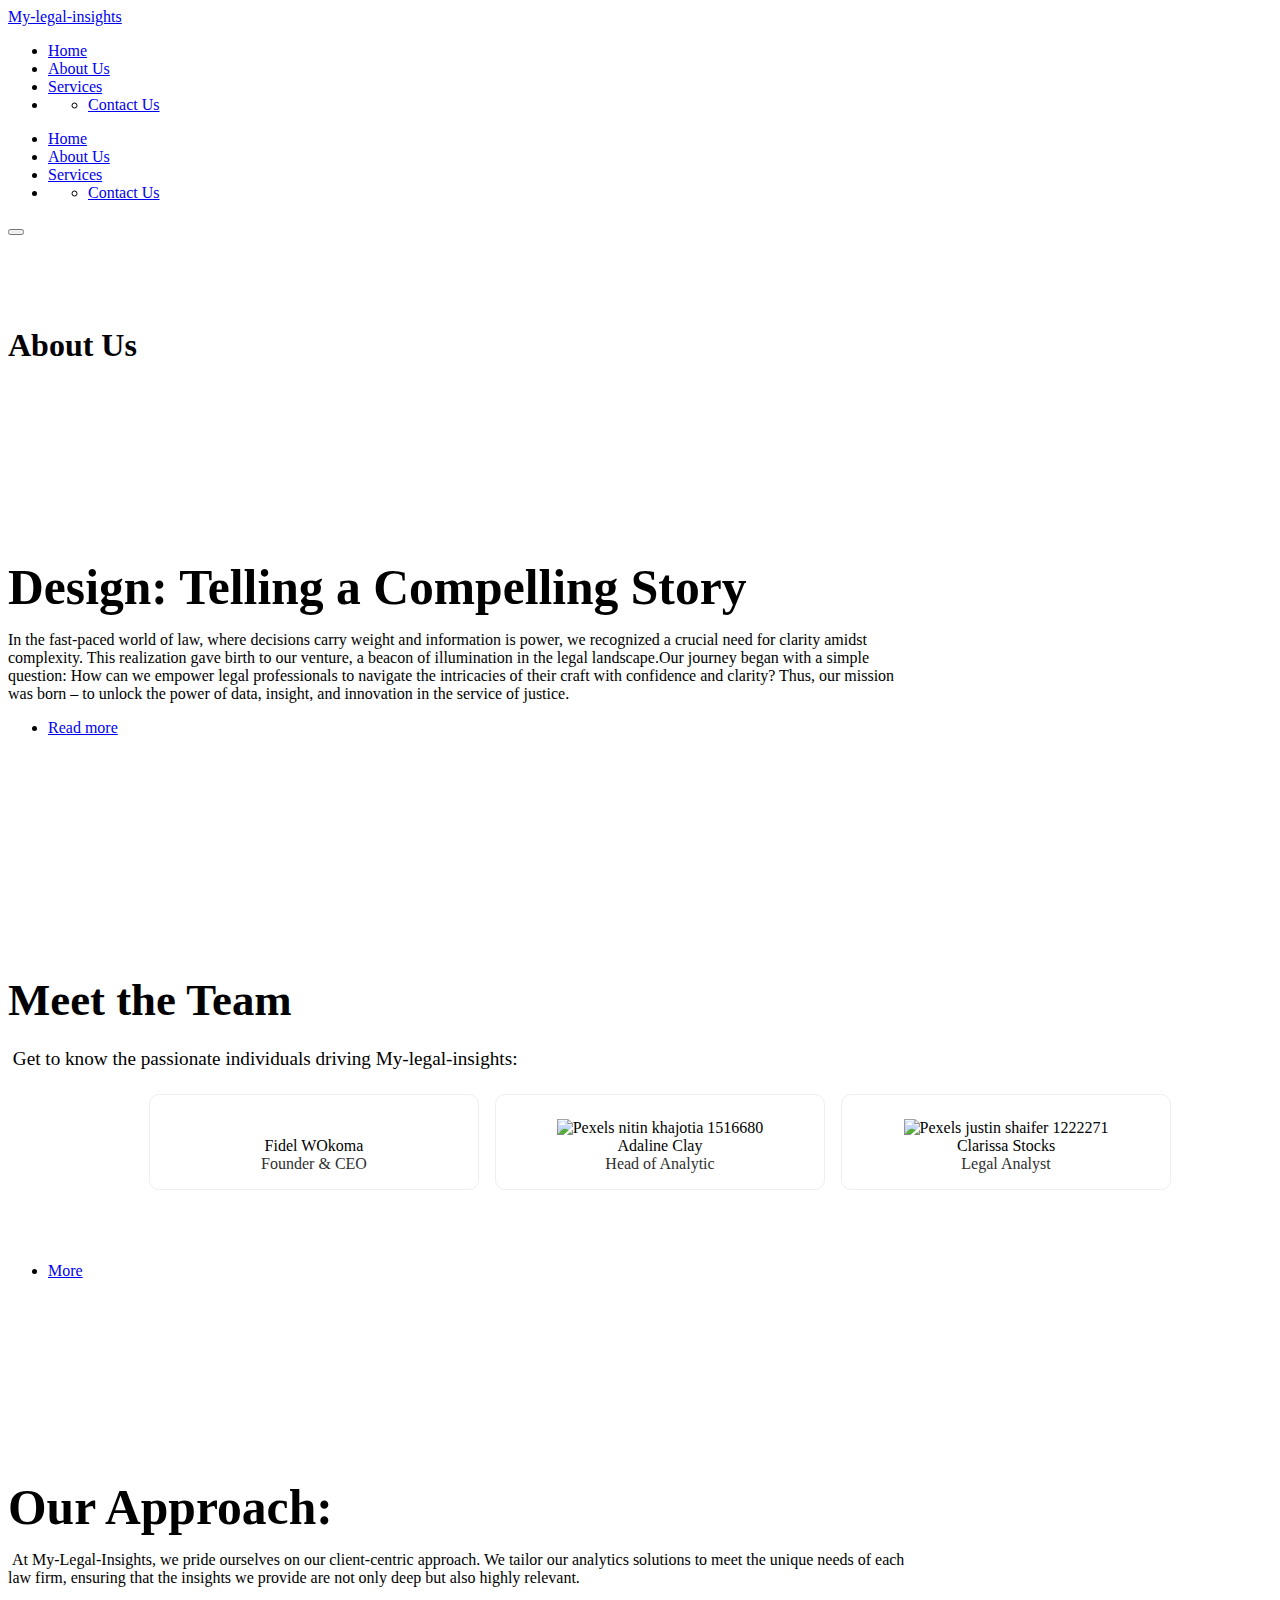
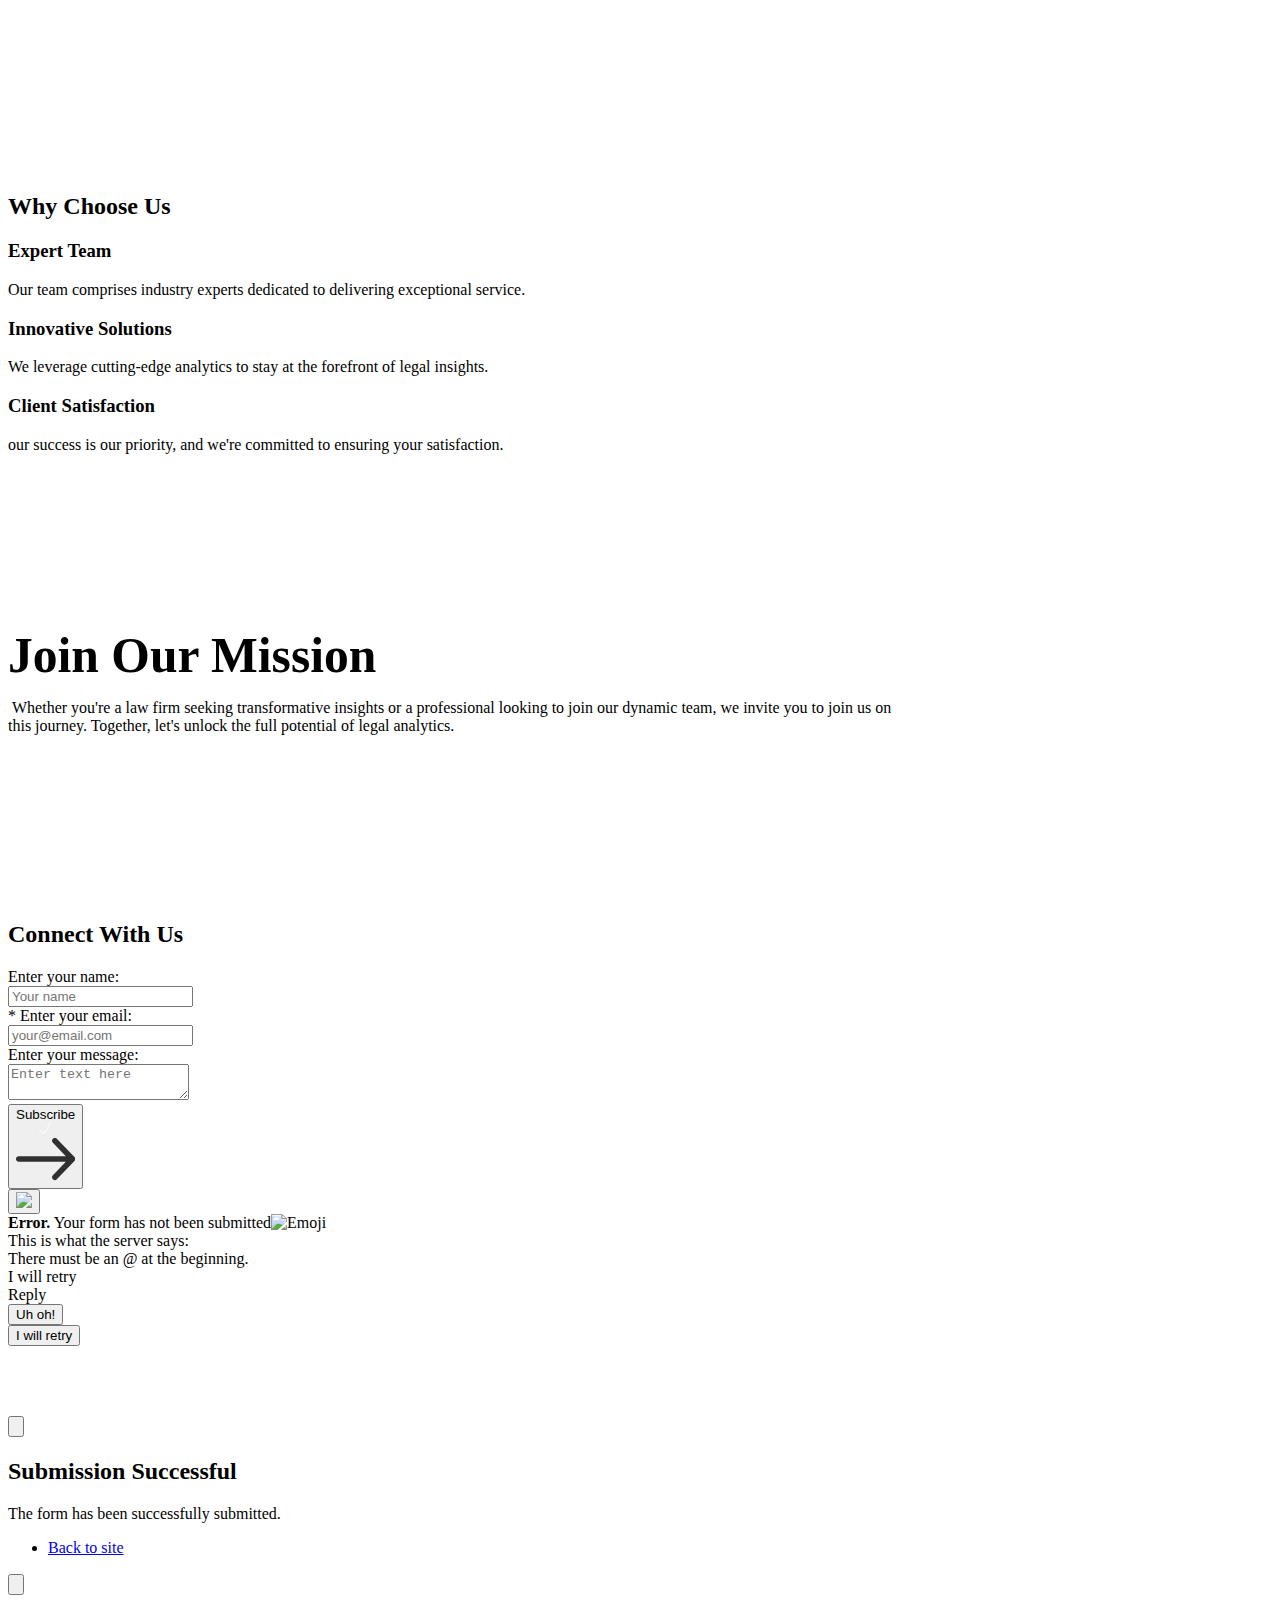
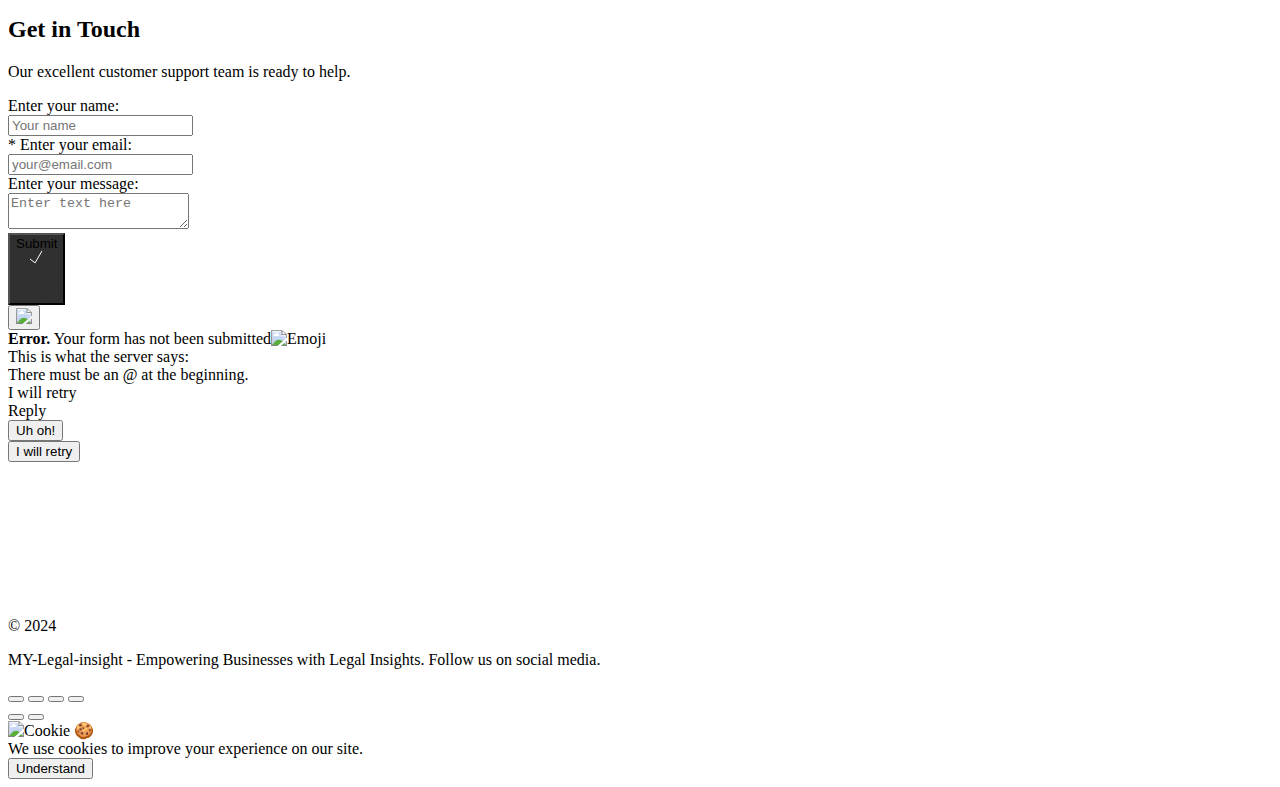
==== AboutUs.html @ f74e54f9 "Add files via upload" ====
<!DOCTYPE html>
<html class="style-green-2  custom-colors-enabled  custom_fonts comps live_website unicorn-platform-website" lang="en">


<head>
  
	<!-- This page is running on Unicorn Platform. Generated at February 25, 2024, 4:38 AM-->
  
	<meta charset="utf-8">
	<meta name="viewport" content="width=device-width, initial-scale=1">
	<link rel="alternate" href="https://weight-tempt.unicornplatform.page/about/" hreflang="en" />
	<link rel="stylesheet" href="https://dvzvtsvyecfyp.cloudfront.net/static/css/main.418c17fe76a9.css"><script src="https://dvzvtsvyecfyp.cloudfront.net/static/js/main.7d37006b4c61.js" defer></script>
	
		<link href="https://fonts.googleapis.com/css?family=Work+Sans:400,500,700&display=swap" rel="stylesheet">
	
	
		<link rel="icon" type="image/png" href="https://unicorn-cdn.b-cdn.net/f82cf4c6-bd83-4ad2-9371-4b05d30ff7e6/" sizes="16x16" />
	
	<meta property="og:type" content="website">

    
        <title>About Us</title>
        <meta property="og:title" content="About Us" />
        <meta name="twitter:title" content="About Us" />
    

    
        <meta name="description" content="Get to know the passionate individuals driving My-legal-insights:">
        <meta property="og:description" content="Get to know the passionate individuals driving My-legal-insights:"/>
        <meta name="twitter:description" content="Get to know the passionate individuals driving My-legal-insights:" />
    

	
		<meta property="og:image" content="https://unicorn-cdn.b-cdn.net/520b5d5c-3b4d-40b9-8412-59d83b2428f9/Gemini_Generated_Image.jpegimage.png"/>
		<meta name="twitter:card" content="summary_large_image">
		<meta name="twitter:image" content="https://unicorn-cdn.b-cdn.net/520b5d5c-3b4d-40b9-8412-59d83b2428f9/Gemini_Generated_Image.jpegimage.png">
	

  
  <link href="https://weight-tempt.unicornplatform.page/about/" rel="canonical"><meta name="twitter:url" content="https://weight-tempt.unicornplatform.page/about/"><meta property="og:url" content="https://weight-tempt.unicornplatform.page/about/">
	
	

  
  
	
  

  
  
</head>

<body class="font-work-sans comps" id="134415-357997">

    
	
	







	<nav 
  id="uni-navigation-bar" 
  class="js-nav nav-02 "
  
  >
		<div class="container container--large">
			<div class="nav-02__box">
				<div class="nav-02__logo"><a class="nav-02__link" href="/" target="_self">
					
					
            
              <span class="nav-02__logo_text  text-white ">My-legal-insights</span>
            
					
				</a></div>
				<div class="nav-02__links js-menu">
					<div class="nav-02__list_wrapper   nav-02__list_wrapper--black ">
						<ul class="nav-02__list nav-02__list--desktop">
                        
                        
                            


    
        
            
                <li class="nav-02__item">
                    
                        <a
                            class="button  button--white-outline button--empty "
                                href="/" target="_self"><span class="button__text">Home</span>
                            </a>
                    
                </li>
            
        
    
        
            
                <li class="nav-02__item">
                    
                        <a
                            class="button  button--white-outline button--empty "
                                href="/AboutUs.html" target="_self"><span class="button__text">About Us</span>
                            </a>
                    
                </li>
            
        
    
        
            
                <li class="nav-02__item">
                    
                        <a
                            class="button  button--white-outline button--empty "
                                href="/Services.html" target="_self"><span class="button__text">Services</span>
                            </a>
                    
                </li>
            
        
    
        
    

                        
							<li class="nav-02__item">
								
	
<div class="buttons-set"><ul class="buttons-set__list"><li class="buttons-set__item"><a
						 data-stripe-product-id="" data-stripe-mode="payment" data-successful-payment-url="" data-cancel-payment-url=""
						class="button button--white-outline " href="/GetinTouch.html" target="_self"    ><span class="button__text">Contact Us</span></a></li></ul></div>

							</li>
						</ul>
						<ul class="nav-02__list nav-02__list--mobile">
                            
                            
                                


    
        
            
                <li class="nav-02__item">
                    
                        <a
                            class="button  button--white-outline button--empty "
                                href="/" target="_self"><span class="button__text">Home</span>
                            </a>
                    
                </li>
            
        
    
        
            
                <li class="nav-02__item">
                    
                        <a
                            class="button  button--white-outline button--empty "
                                href="/AboutUs.html" target="_self"><span class="button__text">About Us</span>
                            </a>
                    
                </li>
            
        
    
        
            
                <li class="nav-02__item">
                    
                        <a
                            class="button  button--white-outline button--empty "
                                href="/Services.html" target="_self"><span class="button__text">Services</span>
                            </a>
                    
                </li>
            
        
    
        
    

                            
							<li class="nav-02__item">
								
	
<div class="buttons-set"><ul class="buttons-set__list"><li class="buttons-set__item"><a
						 data-stripe-product-id="" data-stripe-mode="payment" data-successful-payment-url="" data-cancel-payment-url=""
						class="button button--white-outline " href="/GetinTouch.html" target="_self"    ><span class="button__text">Contact Us</span></a></li></ul></div>

							</li>
						</ul>
					</div>
          
            
              <div class="nav-02__burger">
	<button class="burger burger--black js-open-menu" type="button">
		<div class="burger__box">
			<div class="burger__inner"></div>
		</div>
	</button>
</div>
            
          
				</div>
			</div>
		</div>
	</nav>
  
  




  
  
  
  
  
  
  
	<div 
    class="page-component__bg_image_box    page-component__bg_image_box--dark-bg  bg-black-color  first_component   page-component__bg_image_box--has-image  uni-is-dark-bg "
    id="header-29-42851"
     style="background-image: url('https://unicorn-cdn.b-cdn.net/c464d0b9-ae49-4f72-9858-13fc56692e9b/-/crop/1325x1326/0,497/-/preview/')" 
    
  >
		
		<div 
      class="page-component__bg_overlay_box " 
      style="opacity: 0.8;"
    >
			
		</div>
    
		<div class="page-component__wrapper" style="z-index: 16;padding-top:70px;padding-bottom:70px;">
			
	
	
	
	
	<header class="header-29">
		<div class="header-29__box">
			<div class="container container--mid header-29__container">
				<div class="header-29__text_box">
					
						
							<h1 class="heading heading--accent header-29__heading  text-white" >About Us</h1>
						
					
					
					<div class="header-29__buttons">
						
	


					</div>
				</div>
			</div>
		</div>
	</header>

		</div>
	</div>
  
  

  
  
  
  
  
  
  
	<div 
    class="page-component__bg_image_box    bg-white-color  "
    id="text-07-432101"
    
    
  >
		
		<div 
      class="page-component__bg_overlay_box " 
      style=""
    >
			
		</div>
    
		<div class="page-component__wrapper" style="z-index: 15;padding-top:80px;padding-bottom:120px;">
			
	
	
	<section>
		<div class="text--07">
			<div class="container container--small">
				
					<h2 class="heading ">Design: Telling a Compelling Story</h2>
				
				
					<div class="content_box ">
						<div class=""><p>In the fast-paced world of law, where decisions carry weight and information is power, we recognized a crucial need for clarity amidst complexity. This realization gave birth to our venture, a beacon of illumination in the legal landscape.Our journey began with a simple question: How can we empower legal professionals to navigate the intricacies of their craft with confidence and clarity? Thus, our mission was born – to unlock the power of data, insight, and innovation in the service of justice.</p>
</div>
					</div>
				
				
					<div class="text--07__link_box">
						
	
<div class="buttons-set"><ul class="buttons-set__list"><li class="buttons-set__item"><a
				 data-stripe-product-id="" data-stripe-mode="payment" data-successful-payment-url="" data-cancel-payment-url=""

				 class="button button--black-outline " href="/BrandStory.html " target="_self"    ><span class="button__text">Read more</span></a></li></ul></div>

					</div>
				
			</div>
		</div>
	</section>

		</div>
	</div>
  
    <style>
      /* Heading */

#text-07-432101 .heading {
    font-size: 3.1em;
    line-height: 1.1;
    margin-bottom: 0.2em;
    margin-top: 0.5em;
    font-weight: 700;
}

@media (max-width: 768px) {
    #text-07-432101 .heading {
        font-size: 2.4em;
        line-height: 1.2;
        margin-bottom: 0.3em;
    }
}

@media (max-width: 500px) {
    #text-07-432101 .heading {
        font-size: 2em;
        line-height: 1.2;
        margin-bottom: 0.3em;
    }
}

/* Sub-heading */

#text-07-432101 .title-box__text {
      font-size: 1.2em;
      line-height: 1.4;
      max-width: 600px;
}
@media (max-width: 768px) {
#text-07-432101 .title-box__text {
      font-size: 1.1em;
      line-height: 1.4;
   }
}
#text-07-432101 .container--small {
    max-width: 900px;
}
    </style>
  
  

  
  
  
  
  
  
  
	<div 
    class="page-component__bg_image_box    bg-white-color  "
    id="team-02-757131"
    
    
  >
		
		<div 
      class="page-component__bg_overlay_box " 
      style=""
    >
			
		</div>
    
		<div class="page-component__wrapper" style="z-index: 14;padding-top:80px;padding-bottom:80px;">
			
	
    
    
	<div class="team-02">
		


	
	
	<div class="container container--small">
		<div class="title-box title-box--center">
			
				
					<h2 class="heading " >Meet the Team</h2>
				
			
			
				<div class="title-box__text content_box "><p>&nbsp;Get to know the passionate individuals driving My-legal-insights:</p>
</div>
			
		</div>
	</div>

		<div class="container container--xlarge">
			<ul class="team-02__list">
				
					
						<li class="team-02__person">
							<div class="team-02__person_box">
								
                  
									<div class="team-02__person_img_box">
                      <img 
                        loading="lazy" 
                        class="team-02__person_img" 
                        alt=""
                        
                        
                          src="https://unicorn-cdn.b-cdn.net/7e28887f-19cb-4ab6-a2d1-fcd311e8f5bd/alexanderisora.jpgimage.png"
                          srcset="https://unicorn-cdn.b-cdn.net/7e28887f-19cb-4ab6-a2d1-fcd311e8f5bd/alexanderisora.jpgimage.png?width=100&amp;height=100 100w,https://unicorn-cdn.b-cdn.net/7e28887f-19cb-4ab6-a2d1-fcd311e8f5bd/alexanderisora.jpgimage.png?width=200&amp;height=200 200w,https://unicorn-cdn.b-cdn.net/7e28887f-19cb-4ab6-a2d1-fcd311e8f5bd/alexanderisora.jpgimage.png?width=300&amp;height=300 300w,"
                          sizes="100px"
                        
                      >
                  </div>
								
								
									<div class="team-02__person_name">Fidel WOkoma</div>
								
								
									<div class="team-02__person_tag">
										<span class="tag color-main bg-light">
											<span class="tag__text">
												Founder &amp; CEO
											</span>
										</span>
									</div>
								
								
								
								
							</div>
						</li>
					
				
					
						<li class="team-02__person">
							<div class="team-02__person_box">
								
                  
									<div class="team-02__person_img_box">
                      <img 
                        loading="lazy" 
                        class="team-02__person_img" 
                        alt="Pexels nitin khajotia 1516680"
                        
                        
                          src="https://unicorn-cdn.b-cdn.net/ed419680-1181-422e-a315-dac6ee34c04a/-/crop/1306x1305/0,0/-/preview/pexels-nitin-khajotia-1516680.png"
                          srcset="https://unicorn-cdn.b-cdn.net/ed419680-1181-422e-a315-dac6ee34c04a/-/crop/1306x1305/0,0/-/preview/pexels-nitin-khajotia-1516680.png?width=100&amp;height=100 100w,https://unicorn-cdn.b-cdn.net/ed419680-1181-422e-a315-dac6ee34c04a/-/crop/1306x1305/0,0/-/preview/pexels-nitin-khajotia-1516680.png?width=200&amp;height=200 200w,https://unicorn-cdn.b-cdn.net/ed419680-1181-422e-a315-dac6ee34c04a/-/crop/1306x1305/0,0/-/preview/pexels-nitin-khajotia-1516680.png?width=300&amp;height=300 300w,"
                          sizes="100px"
                        
                      >
                  </div>
								
								
									<div class="team-02__person_name">Adaline Clay</div>
								
								
									<div class="team-02__person_tag">
										<span class="tag color-main bg-light">
											<span class="tag__text">
												Head of Analytic
											</span>
										</span>
									</div>
								
								
								
								
							</div>
						</li>
					
				
					
						<li class="team-02__person">
							<div class="team-02__person_box">
								
                  
									<div class="team-02__person_img_box">
                      <img 
                        loading="lazy" 
                        class="team-02__person_img" 
                        alt="Pexels justin shaifer 1222271"
                        
                        
                          src="https://unicorn-cdn.b-cdn.net/d6720b4a-9bf8-4ff2-beb7-8288ee47d39f/-/crop/1305x1306/308,0/-/preview/pexels-justin-shaifer-1222271.png"
                          srcset="https://unicorn-cdn.b-cdn.net/d6720b4a-9bf8-4ff2-beb7-8288ee47d39f/-/crop/1305x1306/308,0/-/preview/pexels-justin-shaifer-1222271.png?width=100&amp;height=100 100w,https://unicorn-cdn.b-cdn.net/d6720b4a-9bf8-4ff2-beb7-8288ee47d39f/-/crop/1305x1306/308,0/-/preview/pexels-justin-shaifer-1222271.png?width=200&amp;height=200 200w,https://unicorn-cdn.b-cdn.net/d6720b4a-9bf8-4ff2-beb7-8288ee47d39f/-/crop/1305x1306/308,0/-/preview/pexels-justin-shaifer-1222271.png?width=300&amp;height=300 300w,"
                          sizes="100px"
                        
                      >
                  </div>
								
								
									<div class="team-02__person_name">Clarissa Stocks</div>
								
								
									<div class="team-02__person_tag">
										<span class="tag color-main bg-light">
											<span class="tag__text">
												Legal Analyst
											</span>
										</span>
									</div>
								
								
								
								
							</div>
						</li>
					
				
			</ul>
			<div class="bottom_cta">
				
	
<div class="buttons-set"><ul class="buttons-set__list"><li class="buttons-set__item"><a
				 data-stripe-product-id="" data-stripe-mode="payment" data-successful-payment-url="" data-cancel-payment-url=""

				 class="button button--black-outline " href="/team.html" target="_blank"    ><span class="button__text">More</span></a></li></ul></div>

			</div>
		</div>
	</div>


		</div>
	</div>
  
    <style>
      /* Heading */

#team-02-757131 .heading {
    font-size: 2.8em;
    line-height: 1.1;
    margin-bottom: 0.2em;
    margin-top: 0.5em;
    font-weight: 700;
}

@media (max-width: 768px) {
    #team-02-757131 .heading {
        font-size: 2.2em;
        line-height: 1.2;
        margin-bottom: 0.3em;
    }
}

@media (max-width: 500px) {
    #team-02-757131 .heading {
        font-size: 2em;
        line-height: 1.2;
        margin-bottom: 0.3em;
    }
}

/* Sub-heading */

#team-02-757131 .title-box__text {
    line-height: 1.6;
    font-size: 1.2em;
}
#team-02-757131 .container--small {
    max-width: 1200px;
}

#team-02-757131 .team-02__person {
    width: 280px;
    padding: 24px 24px 16px;
    margin: 0 8px 16px;
    background-color: white;
    box-shadow: none;
    border-radius: 10px;
    text-align: center;
    border: 1px solid #EFEDF3;
    display: flex;
    flex-direction: column;
    
}

@media (max-width: 600px) { 
#team-02-757131 .team-02__person {
    width: 360px;
    }
}

#team-02-757131 .team-02__list {
    display: flex;
    justify-content: center;
    align-items: stretch;
    flex-wrap: wrap;
    margin-bottom: 56px;
}

#team-02-757131 .team-02__person_social {
    margin-bottom: 24px;
    margin-top: auto;
}

#team-02-757131 .team-02__person_about {
    margin-bottom: 40px;
    font-size: 14px;
    line-height: 1.6;
    color: #545454;
}

#team-02-757131 .team-02__person_box {
    display: flex;
    flex-direction: column;
    flex-grow:1;
}

#team-02-757131.uni-is-dark-bg .team-02__person {
    background-color: transparent;
    box-shadow: none;
    border: 1px solid rgba(255,255,255,0.2);
    
}

#team-02-757131.uni-is-dark-bg .team-02__person_about {
    color: rgba(255,255,255,0.8);
}

#team-02-757131.uni-is-dark-bg .team-02__person_img_box {
    box-shadow: none;
    background-color: #00000;
}

#team-02-757131.uni-is-dark-bg .team-02__person_name {
    color:white;
}

#team-02-757131.uni-is-dark-bg .social-buttons__link {
    opacity: 0.5;
    filter: invert(1)
}
    </style>
  
  

  
  
  
  
  
  
  
	<div 
    class="page-component__bg_image_box    bg-white-color  "
    id="text-07-536651"
    
    
  >
		
		<div 
      class="page-component__bg_overlay_box " 
      style=""
    >
			
		</div>
    
		<div class="page-component__wrapper" style="z-index: 13;padding-top:80px;padding-bottom:120px;">
			
	
	
	<section>
		<div class="text--07">
			<div class="container container--small">
				
					<h2 class="heading ">Our Approach:</h2>
				
				
					<div class="content_box ">
						<div class=""><p>&nbsp;At My-Legal-Insights, we pride ourselves on our  client-centric approach. We tailor our analytics solutions to meet the  unique needs of each law firm, ensuring that the insights we provide are  not only deep but also highly relevant.&nbsp;</p>
</div>
					</div>
				
				
			</div>
		</div>
	</section>

		</div>
	</div>
  
    <style>
      /* Heading */

#text-07-536651 .heading {
    font-size: 3.1em;
    line-height: 1.1;
    margin-bottom: 0.2em;
    margin-top: 0.5em;
    font-weight: 700;
}

@media (max-width: 768px) {
    #text-07-536651 .heading {
        font-size: 2.4em;
        line-height: 1.2;
        margin-bottom: 0.3em;
    }
}

@media (max-width: 500px) {
    #text-07-536651 .heading {
        font-size: 2em;
        line-height: 1.2;
        margin-bottom: 0.3em;
    }
}

/* Sub-heading */

#text-07-536651 .title-box__text {
      font-size: 1.2em;
      line-height: 1.4;
      max-width: 600px;
}
@media (max-width: 768px) {
#text-07-536651 .title-box__text {
      font-size: 1.1em;
      line-height: 1.4;
   }
}
#text-07-536651 .container--small {
    max-width: 900px;
}
    </style>
  
  

  
  
  
  
  
  
  
	<div 
    class="page-component__bg_image_box    bg-white-color  "
    id="text-08-19311"
    
    
  >
		
		<div 
      class="page-component__bg_overlay_box " 
      style=""
    >
			
		</div>
    
		<div class="page-component__wrapper" style="z-index: 12;padding-top:50px;padding-bottom:70px;">
			

	<section>
		<div class="text-08">
			


	
	
	<div class="container container--small">
		<div class="title-box title-box--center">
			
				
					<h2 class="heading " >Why Choose Us</h2>
				
			
			
		</div>
	</div>

			<div class="container container--small">
				
					
						<div class="text-08__item">
							<h3 class="text--08__heading ">Expert Team
								<div class="text--08__icon">
                  
									

	
	

	


								</div>
							</h3>
							<div class="content_box ">
								<div class=" ">Our team comprises industry experts dedicated to delivering exceptional service.</div>
							</div>
						</div>
					
				
					
						<div class="text-08__item">
							<h3 class="text--08__heading ">Innovative Solutions
								<div class="text--08__icon">
                  
									

	
	

	


								</div>
							</h3>
							<div class="content_box ">
								<div class=" ">We leverage cutting-edge analytics to stay at the forefront of legal insights.</div>
							</div>
						</div>
					
				
					
						<div class="text-08__item">
							<h3 class="text--08__heading ">Client Satisfaction
								<div class="text--08__icon">
                  
									

	
	

	


								</div>
							</h3>
							<div class="content_box ">
								<div class=" ">our success is our priority, and we're committed to ensuring your satisfaction.</div>
							</div>
						</div>
					
				
					
				
				
	


			</div>
		</div>
	</section>


		</div>
	</div>
  
  

  
  
  
  
  
  
  
	<div 
    class="page-component__bg_image_box    bg-white-color  "
    id="text-07-837031"
    
    
  >
		
		<div 
      class="page-component__bg_overlay_box " 
      style=""
    >
			
		</div>
    
		<div class="page-component__wrapper" style="z-index: 11;padding-top:80px;padding-bottom:120px;">
			
	
	
	<section>
		<div class="text--07">
			<div class="container container--small">
				
					<h2 class="heading ">Join Our Mission</h2>
				
				
					<div class="content_box ">
						<div class=""><p>&nbsp;Whether you're a law firm seeking transformative insights or a  professional looking to join our dynamic team, we invite you to join us  on this journey. Together, let's unlock the full potential of legal  analytics.&nbsp;</p>
</div>
					</div>
				
				
			</div>
		</div>
	</section>

		</div>
	</div>
  
    <style>
      /* Heading */

#text-07-837031 .heading {
    font-size: 3.1em;
    line-height: 1.1;
    margin-bottom: 0.2em;
    margin-top: 0.5em;
    font-weight: 700;
}

@media (max-width: 768px) {
    #text-07-837031 .heading {
        font-size: 2.4em;
        line-height: 1.2;
        margin-bottom: 0.3em;
    }
}

@media (max-width: 500px) {
    #text-07-837031 .heading {
        font-size: 2em;
        line-height: 1.2;
        margin-bottom: 0.3em;
    }
}

/* Sub-heading */

#text-07-837031 .title-box__text {
      font-size: 1.2em;
      line-height: 1.4;
      max-width: 600px;
}
@media (max-width: 768px) {
#text-07-837031 .title-box__text {
      font-size: 1.1em;
      line-height: 1.4;
   }
}
#text-07-837031 .container--small {
    max-width: 900px;
}
    </style>
  
  

  
  
  
  
  
  
  
	<div 
    class="page-component__bg_image_box    page-component__bg_image_box--dark-bg  bg-accent-color   uni-is-dark-bg "
    id="cta_form-01-347961"
    
    
  >
		
		<div 
      class="page-component__bg_overlay_box " 
      style=""
    >
			
		</div>
    
		<div class="page-component__wrapper" style="z-index: 10;padding-top:30px;padding-bottom:70px;">
			

	<div class="cta_form-01 True">
		<div class="container cta_form-01__container">
			<div class="cta_form-01__wrapper">

				


	
	
	<div class="container container--small">
		<div class="title-box title-box--center">
			
				
					<h2 class="heading  text-white" >Connect With Us</h2>
				
			
			
		</div>
	</div>


				<div class="cta_form-01__form_box">
					
	























	<form class="form  form--centered-button  js-no-integration-form" 

  
    action="" 
    method="GET" 
  

  data-sheet-id="" 
  
  

	

	
    data-custom-popup-id="popup-01-success_default"
  
	>
	
		<div class="form__inputs">
			
        
				
					<div class="form__input    ">
						<div class="form__input__label_box">
							<label class="form__input__label  text-white " for="FNAME-134415-0">
								Enter your name:
							</label>
						</div>
						<input class="text-input js-form-input  text-input--white   "  type="text" id="FNAME-134415-0" name="FNAME"  placeholder="Your name"/>
					</div>
				
			
        
				
					<div class="form__input    ">
						<div class="form__input__label_box">
							<label class="form__input__label  text-white " for="EMAIL-134415-1">
								<span class="form__input__label_asterix" title="This field is required.">*</span>
                    
									
									Enter your email:
							</label>
						</div>
						<input class="text-input js-form-input  text-input--white   "  type="email" id="EMAIL-134415-1" name="EMAIL" required placeholder="your@email.com"/>
					</div>
				
			
        
				
					<div class="form__textarea  ">
						<div class="form__input__label_box">
							<label class="form__input__label  text-white " for="MESSAGE-134415-2">
								Enter your message:
							</label>
						</div>
						<textarea  class="textarea js-form-input  text-input--white   " id="MESSAGE-134415-2" name="MESSAGE" placeholder="Enter text here"></textarea>
					</div>
        
			
			
				<div class="form__button  form__button--full ">
					







	<button class="button js-submit-button button--white-outline " type="submit"   ><span class="button__text">Subscribe</span>
		<div class="spinner"></div>
		<div class="button__submit_success">
			<div class="button__success_circle "></div>
			<div><svg class="button__success_tick" width="13" height="13" viewBox="0 0 13 13" xmlns="http://www.w3.org/2000/svg"><path class="button__success_tick_path" stroke="#FFF" d="M0 8l5.119 3.873L11.709.381" fill="none" fill-rule="evenodd" stroke-linecap="square"/></svg></div>
		</div><span class="icon"><svg viewBox="0 0 13 10" xmlns="http://www.w3.org/2000/svg"><path d="M12.823 4.164L8.954.182a.592.592 0 0 0-.854 0 .635.635 0 0 0 0 .88l2.836 2.92H.604A.614.614 0 0 0 0 4.604c0 .344.27.622.604.622h10.332L8.1 8.146a.635.635 0 0 0 0 .88.594.594 0 0 0 .854 0l3.869-3.982a.635.635 0 0 0 0-.88z" fill-rule="nonzero" fill="#00396B" class="fill-main"/></svg></span>
	</button>

				</div>
			
			<div class="form__messages_box">
				<div class="form__messages">
					
					<div class="message message--error js-message js-error-message">
						<div class="message__box">
							<button class="message__close js-close-message" type="button"><img loading="lazy" class="message__close_icon" src="https://dvzvtsvyecfyp.cloudfront.net/static/img/icons/corner-top--blue.svg"/></button>
							<div class="message__body">
								<div class="message__in">
									<div class="message__bubble">
										<div class="message__bubble_text"><b>Error.</b> Your form has not been submitted<img loading="lazy" class="emoji  " src="https://dvzvtsvyecfyp.cloudfront.net/static/img/twemoji/1f914.svg" alt="Emoji"/>
										</div>
									</div>
									<div class="message__bubble">
										<div class="message__bubble_text">This is what the server says:
											<div class="message__bubble_error js-error-message-text">There must be an @ at the beginning.</div>
										</div>
									</div>
								</div>
								<div class="message__out">
									<div class="message__out_box">
										<div class="message__bubble">
											<div class="message__bubble_text message__bubble_text--out js-reaction-text">I will retry</div>
										</div>
									</div>
								</div>
							</div>
							<div class="message__reply_box">
								<div class="message__reply_word">Reply</div>
								<div class="message__options">
									<div class="message__option">
										<button class="button js-react-on-message button--ruby-bg " type="submit"><span class="button__text">Uh oh!</span>
										</button>
									</div>
									<div class="message__option">
										<button class="button js-react-on-message button--ruby-bg " type="submit"><span class="button__text">I will retry</span>
										</button>
									</div>
								</div>
							</div>
						</div>
					</div>
				</div>
			</div>
		</div>
        
	</form>

 
				</div>
			</div>
		</div>
	</div>

		</div>
	</div>
  
  


	
	
	
	
	
  
  

	<div 
    class="popup-component js-custom-popup page-component__bg_image_box    bg-white-color  first_component   popup-component_no-image"
    id="popup-01-success_default"
    
    
  >
		<button class="popup-component__close-button js-close-custom-popup-button">
			<svg viewBox="0 0 36 36" fill="none" xmlns="http://www.w3.org/2000/svg">
				<path d="M20.0806 17.9986L30.6275 5.42673C30.8043 5.2178 30.6556 4.90039 30.3824 4.90039H27.1762C26.9873 4.90039 26.8065 4.98477 26.682 5.12941L17.9833 15.4995L9.28465 5.12941C9.16411 4.98477 8.98331 4.90039 8.79045 4.90039H5.5842C5.31099 4.90039 5.16233 5.2178 5.33911 5.42673L15.886 17.9986L5.33911 30.5705C5.29951 30.6171 5.2741 30.674 5.26591 30.7346C5.25771 30.7952 5.26708 30.8568 5.29288 30.9122C5.31869 30.9677 5.35985 31.0145 5.41149 31.0472C5.46313 31.0799 5.52307 31.0972 5.5842 31.0968H8.79045C8.97929 31.0968 9.16009 31.0124 9.28465 30.8678L17.9833 20.4977L26.682 30.8678C26.8025 31.0124 26.9833 31.0968 27.1762 31.0968H30.3824C30.6556 31.0968 30.8043 30.7794 30.6275 30.5705L20.0806 17.9986Z" fill="white"/>
			</svg>				
		</button>
		<div class="popup-component__bg_image_box">
			
			
			<div 
        class="page-component__bg_overlay_box "
        style=""
      >
				
			</div>
			
			<div class="page-component__wrapper" style="z-index: 11;padding-top: 1px;padding-bottom: 1px;">
				



    
    
    
    
    <div class="popup-01 graphics-image default-graphics-image">
        <div class="container container--premid popup-01__container">
            <div class="popup-01__left">
                <div class="popup-01__content">
                    
                        <h2 class="heading popup-01__heading">Submission Successful</h2>
                    
                    
                        <p class="content_box popup-01__text">The form has been successfully submitted.</p>
                    
                    <div class="popup-01__cta-box">
                        
	
<div class="buttons-set"><ul class="buttons-set__list"><li class="buttons-set__item"><a
				 data-stripe-product-id="" data-stripe-mode="payment" data-successful-payment-url="" data-cancel-payment-url=""

				 class="button button--black-bg " href="/" target="_blank"   onclick="event.preventDefault(); window.unicornplatform.closeAllPopups();"   ><span class="button__text">Back to site</span></a></li></ul></div>

                    </div>
                </div>
            </div>
            
              
            
        </div>
    </div>





			</div>
		</div>
	</div>
  
  

	
	
	
	
	
  
  

	<div 
    class="popup-component js-custom-popup page-component__bg_image_box    bg-white-color  "
    id="popup-01-89606"
    
    
  >
		<button class="popup-component__close-button js-close-custom-popup-button">
			<svg viewBox="0 0 36 36" fill="none" xmlns="http://www.w3.org/2000/svg">
				<path d="M20.0806 17.9986L30.6275 5.42673C30.8043 5.2178 30.6556 4.90039 30.3824 4.90039H27.1762C26.9873 4.90039 26.8065 4.98477 26.682 5.12941L17.9833 15.4995L9.28465 5.12941C9.16411 4.98477 8.98331 4.90039 8.79045 4.90039H5.5842C5.31099 4.90039 5.16233 5.2178 5.33911 5.42673L15.886 17.9986L5.33911 30.5705C5.29951 30.6171 5.2741 30.674 5.26591 30.7346C5.25771 30.7952 5.26708 30.8568 5.29288 30.9122C5.31869 30.9677 5.35985 31.0145 5.41149 31.0472C5.46313 31.0799 5.52307 31.0972 5.5842 31.0968H8.79045C8.97929 31.0968 9.16009 31.0124 9.28465 30.8678L17.9833 20.4977L26.682 30.8678C26.8025 31.0124 26.9833 31.0968 27.1762 31.0968H30.3824C30.6556 31.0968 30.8043 30.7794 30.6275 30.5705L20.0806 17.9986Z" fill="white"/>
			</svg>				
		</button>
		<div class="popup-component__bg_image_box">
			
			
			<div 
        class="page-component__bg_overlay_box "
        style=""
      >
				
			</div>
			
			<div class="page-component__wrapper" style="z-index: 10;padding-top: 1px;padding-bottom: 1px;">
				



    
    
    
    
    <div class="popup-01 graphics-video default-graphics-image">
        <div class="container container--premid popup-01__container">
            <div class="popup-01__left">
                <div class="popup-01__content">
                    
                        <h2 class="heading popup-01__heading">Get in Touch</h2>
                    
                    
                        <p class="content_box popup-01__text">Our excellent customer support team is ready to help.</p>
                    
                    <div class="popup-01__cta-box">
                        
	























	<form class="form  form--centered-button  js-no-integration-form" 

  
    action="" 
    method="GET" 
  

  data-sheet-id="" 
  
  

	

	
    data-custom-popup-id="popup-01-success_default"
  
	>
	
		<div class="form__inputs">
			
        
				
					<div class="form__input    ">
						<div class="form__input__label_box">
							<label class="form__input__label " for="FNAME-134415-0">
								Enter your name:
							</label>
						</div>
						<input class="text-input js-form-input   "  type="text" id="FNAME-134415-0" name="FNAME"  placeholder="Your name"/>
					</div>
				
			
        
				
					<div class="form__input    ">
						<div class="form__input__label_box">
							<label class="form__input__label " for="EMAIL-134415-1">
								<span class="form__input__label_asterix" title="This field is required.">*</span>
                    
									
									Enter your email:
							</label>
						</div>
						<input class="text-input js-form-input   "  type="email" id="EMAIL-134415-1" name="EMAIL" required placeholder="your@email.com"/>
					</div>
				
			
        
				
					<div class="form__textarea  ">
						<div class="form__input__label_box">
							<label class="form__input__label " for="MESSAGE-134415-2">
								Enter your message:
							</label>
						</div>
						<textarea  class="textarea js-form-input   " id="MESSAGE-134415-2" name="MESSAGE" placeholder="Enter text here"></textarea>
					</div>
        
			
			
				<div class="form__button  form__button--full ">
					







	<button class="button js-submit-button button--accent-bg " type="submit"   ><span class="button__text">Submit</span>
		<div class="spinner"></div>
		<div class="button__submit_success">
			<div class="button__success_circle "></div>
			<div><svg class="button__success_tick" width="13" height="13" viewBox="0 0 13 13" xmlns="http://www.w3.org/2000/svg"><path class="button__success_tick_path" stroke="#FFF" d="M0 8l5.119 3.873L11.709.381" fill="none" fill-rule="evenodd" stroke-linecap="square"/></svg></div>
		</div><span class="icon"><svg viewBox="0 0 13 10" xmlns="http://www.w3.org/2000/svg"><path d="M12.823 4.164L8.954.182a.592.592 0 0 0-.854 0 .635.635 0 0 0 0 .88l2.836 2.92H.604A.614.614 0 0 0 0 4.604c0 .344.27.622.604.622h10.332L8.1 8.146a.635.635 0 0 0 0 .88.594.594 0 0 0 .854 0l3.869-3.982a.635.635 0 0 0 0-.88z" fill-rule="nonzero" fill="#00396B" class="fill-main"/></svg></span>
	</button>

				</div>
			
			<div class="form__messages_box">
				<div class="form__messages">
					
					<div class="message message--error js-message js-error-message">
						<div class="message__box">
							<button class="message__close js-close-message" type="button"><img loading="lazy" class="message__close_icon" src="https://dvzvtsvyecfyp.cloudfront.net/static/img/icons/corner-top--blue.svg"/></button>
							<div class="message__body">
								<div class="message__in">
									<div class="message__bubble">
										<div class="message__bubble_text"><b>Error.</b> Your form has not been submitted<img loading="lazy" class="emoji  " src="https://dvzvtsvyecfyp.cloudfront.net/static/img/twemoji/1f914.svg" alt="Emoji"/>
										</div>
									</div>
									<div class="message__bubble">
										<div class="message__bubble_text">This is what the server says:
											<div class="message__bubble_error js-error-message-text">There must be an @ at the beginning.</div>
										</div>
									</div>
								</div>
								<div class="message__out">
									<div class="message__out_box">
										<div class="message__bubble">
											<div class="message__bubble_text message__bubble_text--out js-reaction-text">I will retry</div>
										</div>
									</div>
								</div>
							</div>
							<div class="message__reply_box">
								<div class="message__reply_word">Reply</div>
								<div class="message__options">
									<div class="message__option">
										<button class="button js-react-on-message button--ruby-bg " type="submit"><span class="button__text">Uh oh!</span>
										</button>
									</div>
									<div class="message__option">
										<button class="button js-react-on-message button--ruby-bg " type="submit"><span class="button__text">I will retry</span>
										</button>
									</div>
								</div>
							</div>
						</div>
					</div>
				</div>
			</div>
		</div>
        
	</form>


                    </div>
                </div>
            </div>
            
              
                <div class="popup-01__right">
                  <div class="graphics-video__video-element popup-01__video">
                    

<iframe loading="lazy" class="video-01__iframe video-01__iframe--youtube" src="https://www.youtube.com/embed/lfucQM07tGQ?rel=0"	frameBorder="0" allow="autoplay; encrypted-media" allowFullScreen="true"></iframe>

                    <div class="spinner"></div>
                  </div>
                </div>
              
            
        </div>
    </div>





			</div>
		</div>
	</div>
  
  


	









    
	
	
        <div class="bg-black-color  text-white ">
            <footer 
              class="footer-02" 
              id="footer"
              style=""
              
            >
                <div class="container">
                    <div class="footer-02__wrapper">
                        <div class="footer-02__text content_box">&copy; 2024&nbsp;<p>MY-Legal-insight - Empowering Businesses with Legal Insights. Follow us on social media.</p>

                        </div>
                        <div class="social-buttons  "><ul class="social-buttons__list"></ul></div>
                    </div>
                </div>
            </footer>
        </div>
	
  
  







	<div class="popup-component__mask js-close-custom-popup-button js-custom-popup-mask"></div>

<div class="pswp" tabindex="-1" role="dialog" aria-hidden="true">
	<div class="pswp__bg"></div>
	<div class="pswp__scroll-wrap">
		<div class="pswp__container">
			<div class="pswp__item"></div>
			<div class="pswp__item"></div>
			<div class="pswp__item"></div>
		</div>
		<div class="pswp__ui pswp__ui--hidden">
			<div class="pswp__top-bar">
				<div class="pswp__counter"></div>
				<button class="pswp__button pswp__button--close" title="Close (Esc)"></button>
				<button class="pswp__button pswp__button--share" title="Share"></button>
				<button class="pswp__button pswp__button--fs" title="Toggle fullscreen"></button>
				<button class="pswp__button pswp__button--zoom" title="Zoom in/out"></button>
				<div class="pswp__preloader">
					<div class="pswp__preloader__icn">
						<div class="pswp__preloader__cut">
							<div class="pswp__preloader__donut"></div>
						</div>
					</div>
				</div>
			</div>
			<div class="pswp__share-modal pswp__share-modal--hidden pswp__single-tap">
				<div class="pswp__share-tooltip"></div>
			</div>
			<button class="pswp__button pswp__button--arrow--left" title="Previous (arrow left)"></button>
			<button class="pswp__button pswp__button--arrow--right" title="Next (arrow right)"></button>
			<div class="pswp__caption">
				<div class="pswp__caption__center"></div>
			</div>
		</div>
	</div>
</div>

<style>
			.custom-colors-enabled .fill-main{
				fill: #303030
			}

			.custom-colors-enabled .button--accent-outline .icon svg *,
			.button--accent-outline .icon svg .custom-colors-enabled *,
			.custom-colors-enabled .button--accent-outline .button__system_icon svg *,
			.button--accent-outline .button__system_icon svg .custom-colors-enabled * {
				fill: #303030
			}

			.custom-colors-enabled .stroke-main {
				stroke: #303030
			}

			.custom-colors-enabled .comps .button--accent-outline,
			.comps .custom-colors-enabled .button--accent-outline,
			 .custom-colors-enabled .store-button--white:hover{
				border-color: #303030
			}
			.custom-colors-enabled .border-main,
			.custom-colors-enabled .text-input:focus,
			.custom-colors-enabled .textarea:focus,
			.custom-colors-enabled .select:focus,
			.custom-colors-enabled .pricing-02__card_box--accent,
			.custom-colors-enabled .pricing-03__hover,
			.custom-colors-enabled .pricing-04__card--accent,
			.custom-colors-enabled .pricing-04__hover,
			.custom-colors-enabled .pricing-05__hover,
			.custom-colors-enabled .bg-medium-color .cta_form-04__wrapper,
			.bg-medium-color .custom-colors-enabled .cta_form-04__wrapper,
			.custom-colors-enabled .bg-light-color .cta_form-04__wrapper,
			.bg-light-color .custom-colors-enabled .cta_form-04__wrapper,
			.custom-colors-enabled .bg-medium-color .cta_form-04__bottom,
			.bg-medium-color .custom-colors-enabled .cta_form-04__bottom,
			.custom-colors-enabled .bg-light-color .cta_form-04__bottom,
			.bg-light-color .custom-colors-enabled .cta_form-04__bottom,
			.custom-colors-enabled .bg-medium-color .cta_button-16__wrapper,
			.bg-medium-color .custom-colors-enabled .cta_button-16__wrapper,
			.custom-colors-enabled .bg-light-color .cta_button-16__wrapper,
			.bg-light-color .custom-colors-enabled .cta_button-16__wrapper,
			.custom-colors-enabled .bg-medium-color .links-02__list,
			.bg-medium-color .custom-colors-enabled .links-02__list,
			.custom-colors-enabled .bg-light-color .links-02__list,
			.bg-light-color .custom-colors-enabled .links-02__list,
			.custom-colors-enabled .faq-01__question:hover,
			.custom-colors-enabled .faq-03__question:hover,
			.custom-colors-enabled .features-09__item--new,
			.custom-colors-enabled .bg-medium-color .steps-01__number,
			.bg-medium-color .custom-colors-enabled .steps-01__number,
			.custom-colors-enabled .bg-light-color .steps-01__number,
			.bg-light-color .custom-colors-enabled .steps-01__number {
				border-color: #303030
			}



			.custom-colors-enabled .comps .button--accent-outline,
			.comps .custom-colors-enabled .button--accent-outline{
				color: #303030
			}
			.custom-colors-enabled .color-main,
			.custom-colors-enabled .link,
			.custom-colors-enabled .feature__link,
			.custom-colors-enabled .testimonials-03__person_link,
			.custom-colors-enabled .footer-01__link,
			.custom-colors-enabled .faq-05__link,
			.custom-colors-enabled .features-16__link,
			.custom-colors-enabled .subheading,
			.custom-colors-enabled .content_box a,
			.content_box .custom-colors-enabled a,
			.custom-colors-enabled .tab__button.state-active-tab,
			.custom-colors-enabled .tab__button--active:focus,
			.custom-colors-enabled .score__value,
			.custom-colors-enabled .form__message_opener_box,
			.custom-colors-enabled .message__bubble_link,
			.custom-colors-enabled .team-05__person_name,
			.custom-colors-enabled .tabs-04__button.state-active-tab,
			.custom-colors-enabled .tabs-04__button--active:focus,
			.custom-colors-enabled .pricing-02__hover,
			.custom-colors-enabled .pricing-03__hover,
			.custom-colors-enabled .pricing-04__hover,
			.custom-colors-enabled .pricing-05__hover,
			.custom-colors-enabled .cta_button-25__subheading,
			.custom-colors-enabled .cta_button-31__heading,
			.custom-colors-enabled .footer-03__pages_link:hover,
			.custom-colors-enabled .code-02__info_prefix,
			.custom-colors-enabled .features-17__item .feature__title_text,
			.features-17__item .custom-colors-enabled .feature__title_text {
				color: #303030
			}

			.custom-colors-enabled .color-main-hover:hover,
			.custom-colors-enabled .link:hover,
			.custom-colors-enabled .feature__link:hover,
			.custom-colors-enabled .testimonials-03__person_link:hover,
			.custom-colors-enabled .footer-01__link:hover,
			.custom-colors-enabled .faq-05__link:hover,
			.custom-colors-enabled .features-16__link:hover, .custom-colors-enabled .message__bubble_link:hover {
				color: #2b2b2b
			}

			.custom-colors-enabled .comps .button--accent-bg,
			.comps .custom-colors-enabled .button--accent-bg,
			.custom-colors-enabled .store-button:hover,
			.custom-colors-enabled .circle-button--accent-bg,
			.custom-colors-enabled .circle-button--accent-bg .circle-button__hover_bg,
			.circle-button--accent-bg .custom-colors-enabled .circle-button__hover_bg,
			.custom-colors-enabled .circle-button--light-bg:hover,
			.custom-colors-enabled .slick-dots li.slick-active button,
			.slick-dots li.slick-active .custom-colors-enabled button{
				background-color: #303030
			}
			.custom-colors-enabled .bg-main,
			.custom-colors-enabled .radio__check:before,
			.custom-colors-enabled .checkbox__check:before,
			.custom-colors-enabled .social-buttons__link--circle,
			.custom-colors-enabled .roadmap-01__column,
			.custom-colors-enabled .cta_button-25__item::before,
			.custom-colors-enabled .testimonials-05__blue_box::before,
			.custom-colors-enabled .footer-03__pages_item:after,
			.custom-colors-enabled .features-02__number:before,
			.custom-colors-enabled .features-09__item--new .tag,
			.features-09__item--new .custom-colors-enabled .tag,
			.custom-colors-enabled .features-15__item::before,
			.custom-colors-enabled .bg-medium-color .steps-01__list:before,
			.bg-medium-color .custom-colors-enabled .steps-01__list:before,
			.custom-colors-enabled .bg-light-color .steps-01__list:before,
			.bg-light-color .custom-colors-enabled .steps-01__list:before,
            .comps.custom-colors-enabled .bg-accent-color .footer-02,
            .comps.custom-colors-enabled .bg-accent-color .footer-04{
				background-color: #303030
			}

			.custom-colors-enabled .bg-main-hover:hover,
			.custom-colors-enabled .comps .button--accent-bg:hover,
			.comps .custom-colors-enabled .button--accent-bg:hover,
			.custom-colors-enabled .checkbox__input:checked:hover ~ .checkbox__check:hover:before {
				background-color: #2b2b2b
			}

			.custom-colors-enabled .border-alt,
			.custom-colors-enabled .comps .button--alt-accent-outline,
			.comps .custom-colors-enabled .button--alt-accent-outline,
			.custom-colors-enabled .bg-accent-color .pricing-02__card_box--accent,
			.bg-accent-color .custom-colors-enabled .pricing-02__card_box--accent,
			.custom-colors-enabled .bg-accent-color .pricing-04__card--accent,
			.bg-accent-color .custom-colors-enabled .pricing-04__card--accent {
				border-color: #4D61FC
			}

			.custom-colors-enabled .color-alt,
			.custom-colors-enabled .comps .button--alt-accent-outline,
			.comps .custom-colors-enabled .button--alt-accent-outline {
				color: #4D61FC
			}

			.custom-colors-enabled .bg-alt,
			.custom-colors-enabled .comps .button--alt-accent-bg,
			.comps .custom-colors-enabled .button--alt-accent-bg,
			.custom-colors-enabled .bg-accent-color .slick-dots li.slick-active button,
			.bg-accent-color .slick-dots li.slick-active .custom-colors-enabled button {
				background-color: #4D61FC
			}

			.custom-colors-enabled .bg-alt-hover:hover,
			.custom-colors-enabled .comps .button--alt-accent-bg:hover,
			.comps .custom-colors-enabled .button--alt-accent-bg:hover {
				background-color: #4557e1
			}

			.custom-colors-enabled .fill-alt .icon svg *,
			.custom-colors-enabled .comps .button--alt-accent-outline .icon svg *,
			.comps .custom-colors-enabled .button--alt-accent-outline .icon svg *,
			.custom-colors-enabled .fill-alt .button__system_icon svg *,
			.custom-colors-enabled .comps .button--alt-accent-outline .button__system_icon svg *,
			.comps .custom-colors-enabled .button--alt-accent-outline .button__system_icon svg * {
				fill: #4D61FC
			}

			.custom-colors-enabled .fill-alt-hover:hover .icon svg *,
			.custom-colors-enabled .feature__link:hover .icon svg *,
			.custom-colors-enabled .fill-alt-hover:hover .button__system_icon svg *,
			.custom-colors-enabled .feature__link:hover .button__system_icon svg * {
				fill: #4D61FC
			}


			.custom-colors-enabled .bg-accent-color .page-component__bg_overlay_box:not(.page-component__bg_overlay_box--always-white),
			.custom-colors-enabled .bg-accent-color .background-color-picker__circle,
			.custom-colors-enabled .bg-accent-color .text--01__box {
				background-color: #303030
			}
		</style>
<style>
	.page-component__bg_image_box .page-component__bg_image_box .page-component__bg_overlay_box {
        position: relative;
	}
	body .page-component__bg_overlay_box {
		position: absolute;
	}
    .footer-02__text.content_box a{
    	color: inherit !important;
    }
    .footer-04__info{
	    font-size: 14px;
    }
</style>



<div id="71623" class="js-widget simple-cookie-widget  simple-cookie-widget--top_right simple-cookie-widget--black">
  <div class="simple-cookie-widget__wrapper">
    <div class="simple-cookie-widget__container container">
      <div class="simple-cookie-widget__message">
        <div class="simple-cookie-widget__col">
          <img class="simple-cookie-widget__icon" src="https://dvzvtsvyecfyp.cloudfront.net/static/img/twemoji/1f36a.svg" alt="Cookie 🍪" />
          <div class="simple-cookie-widget__col">
            <span class="simple-cookie-widget__text">We use cookies to improve your experience on our site.</span>
          </div>
        </div>
        <div class="simple-cookie-widget__button_box">
          <button data-widget-id="71623" class="simple-cookie-widget__button button button--white-bg js-close-widget">
            <span class="button__text">Understand</span>
          </button>
        </div>
      </div>
    </div>
  </div>
</div>







</body>
</html>
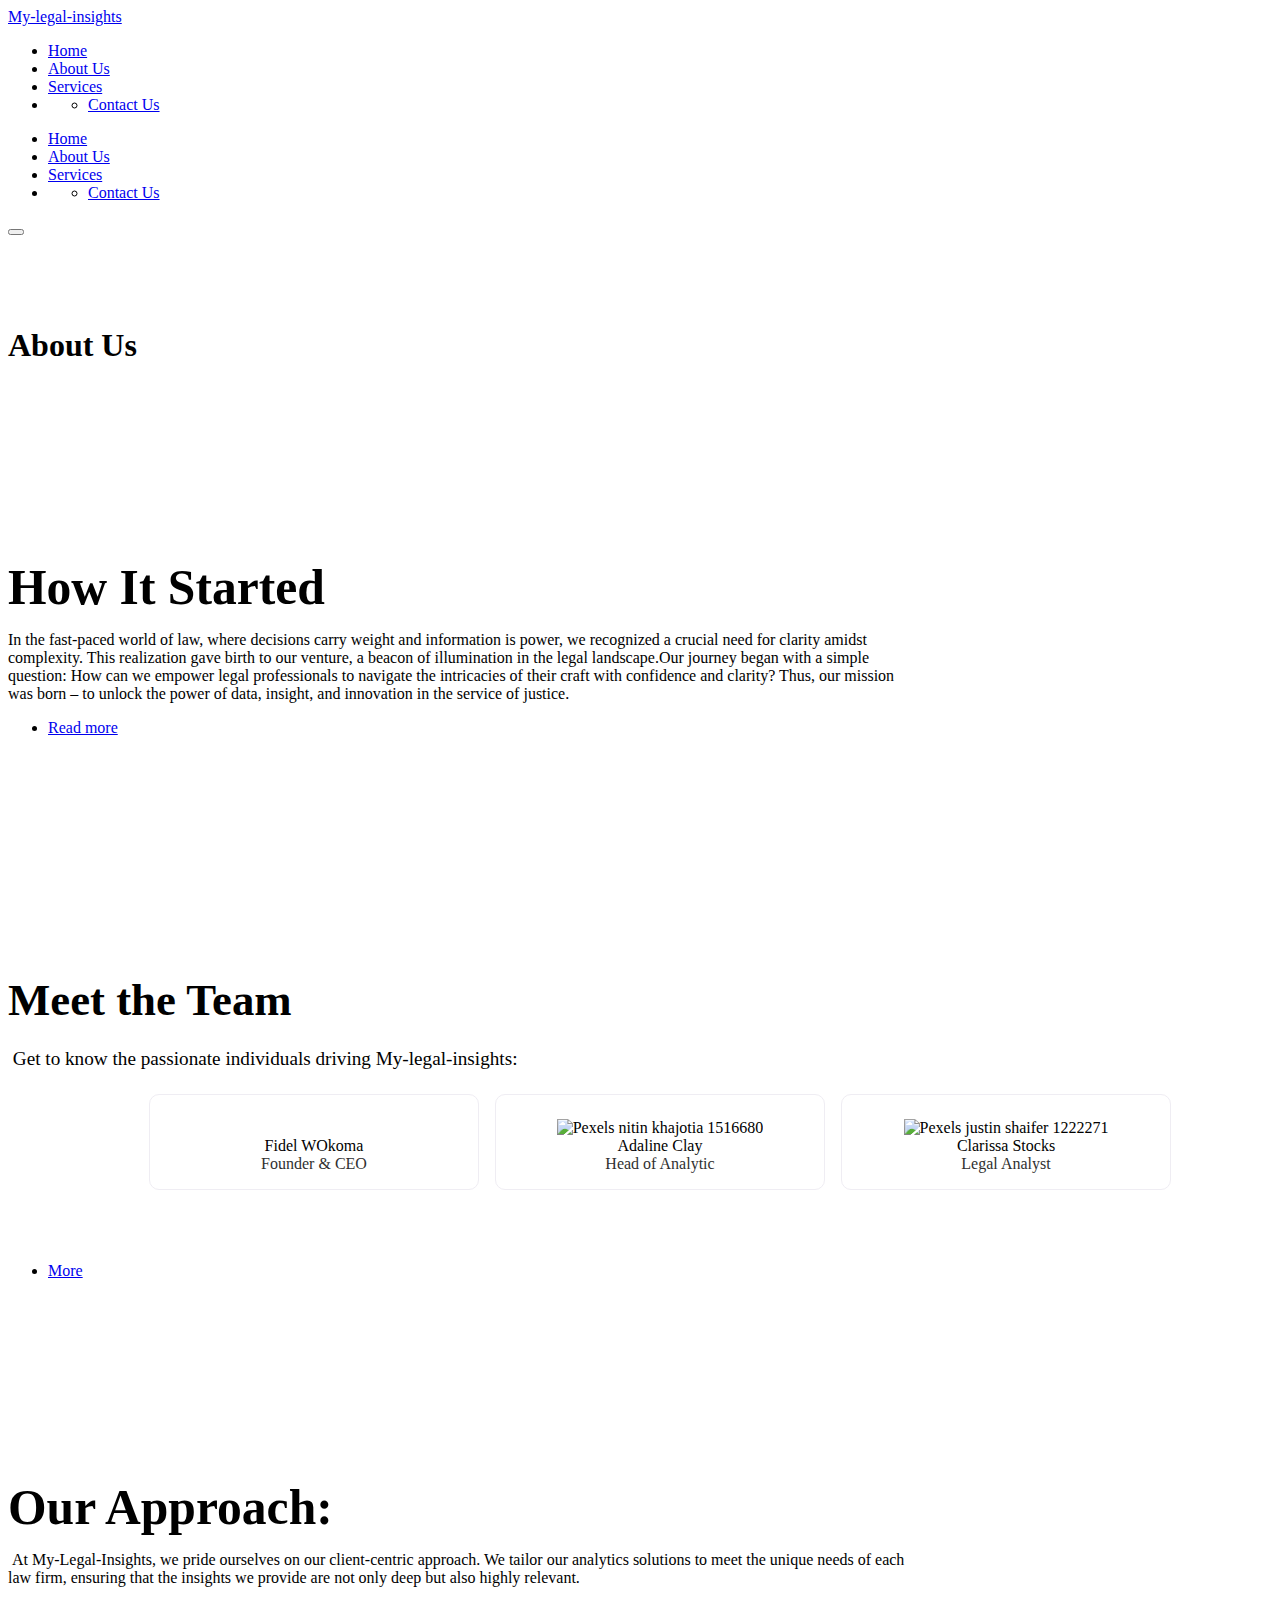
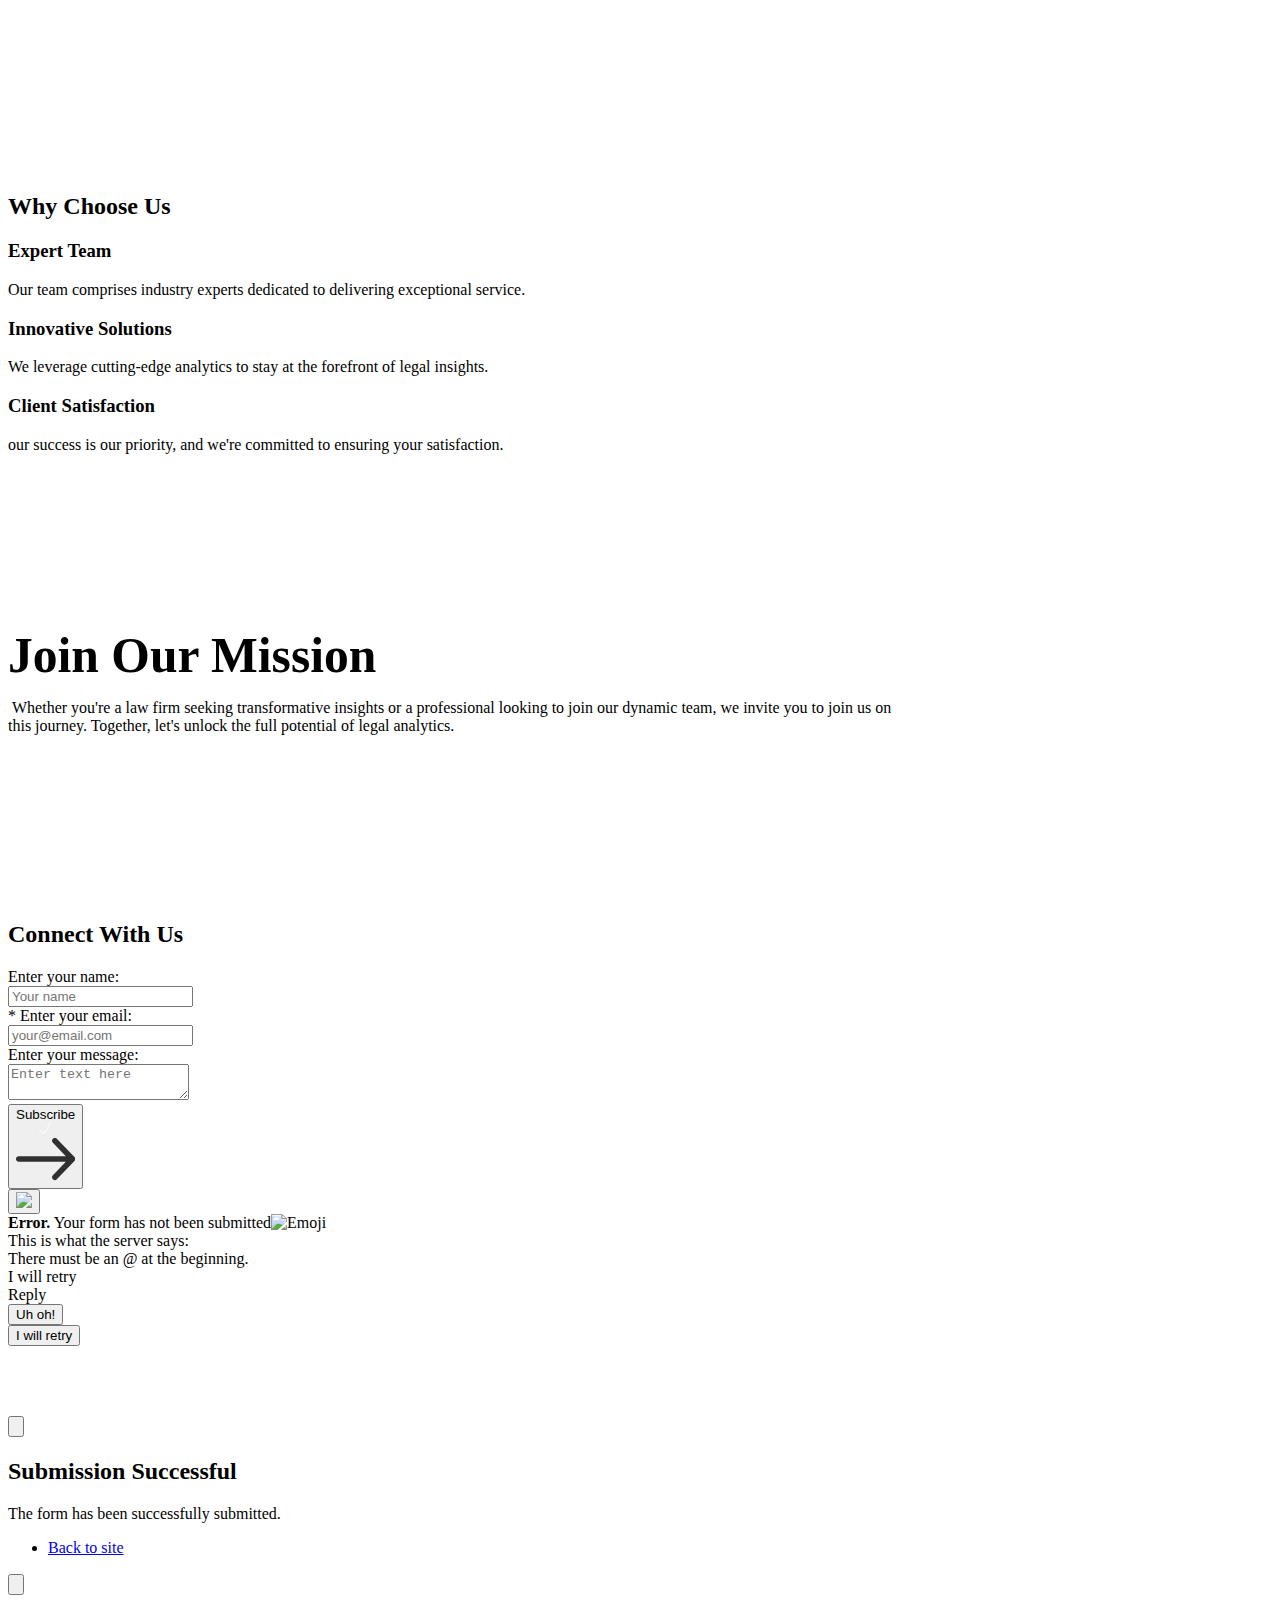
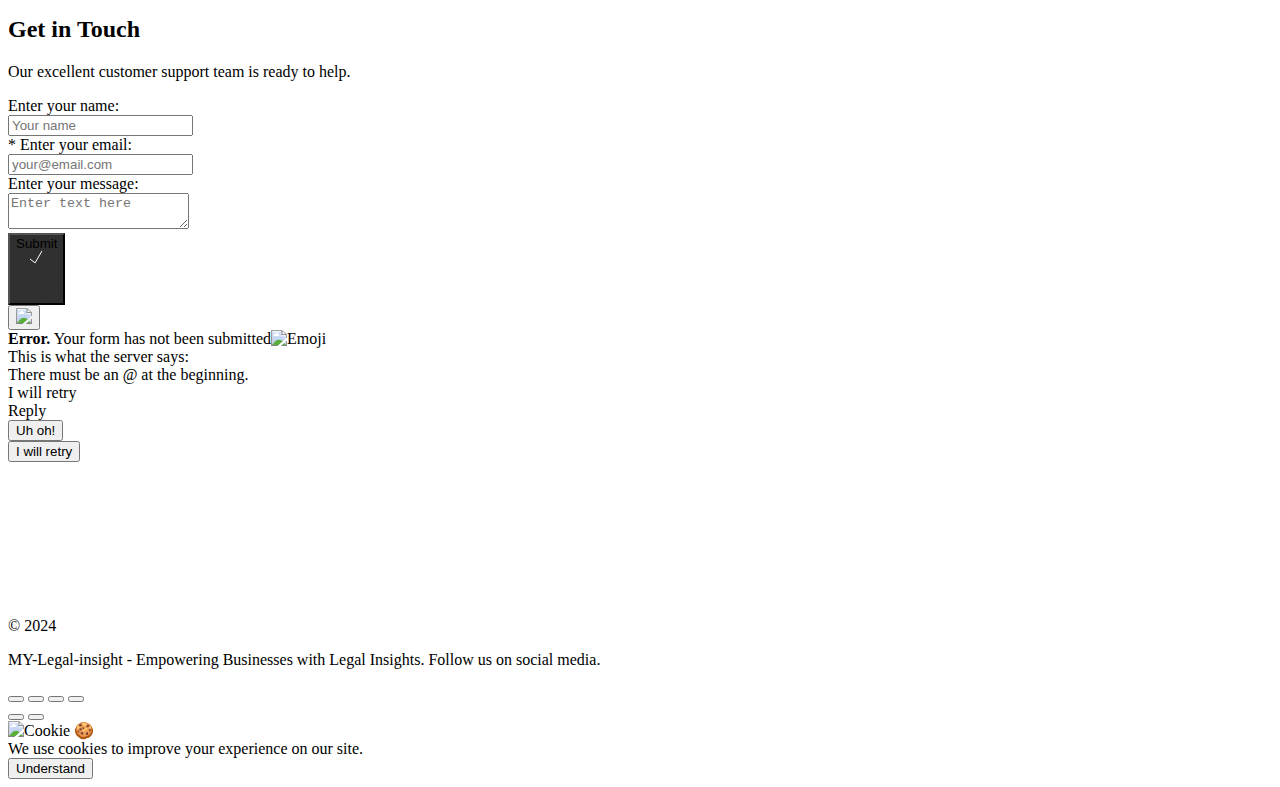
==== commit 92df4c4c: "Update AboutUs.html" ====
--- a/AboutUs.html
+++ b/AboutUs.html
@@ -302,7 +302,7 @@
 		<div class="text--07">
 			<div class="container container--small">
 				
-					<h2 class="heading ">Design: Telling a Compelling Story</h2>
+					<h2 class="heading ">How It Started</h2>
 				
 				
 					<div class="content_box ">
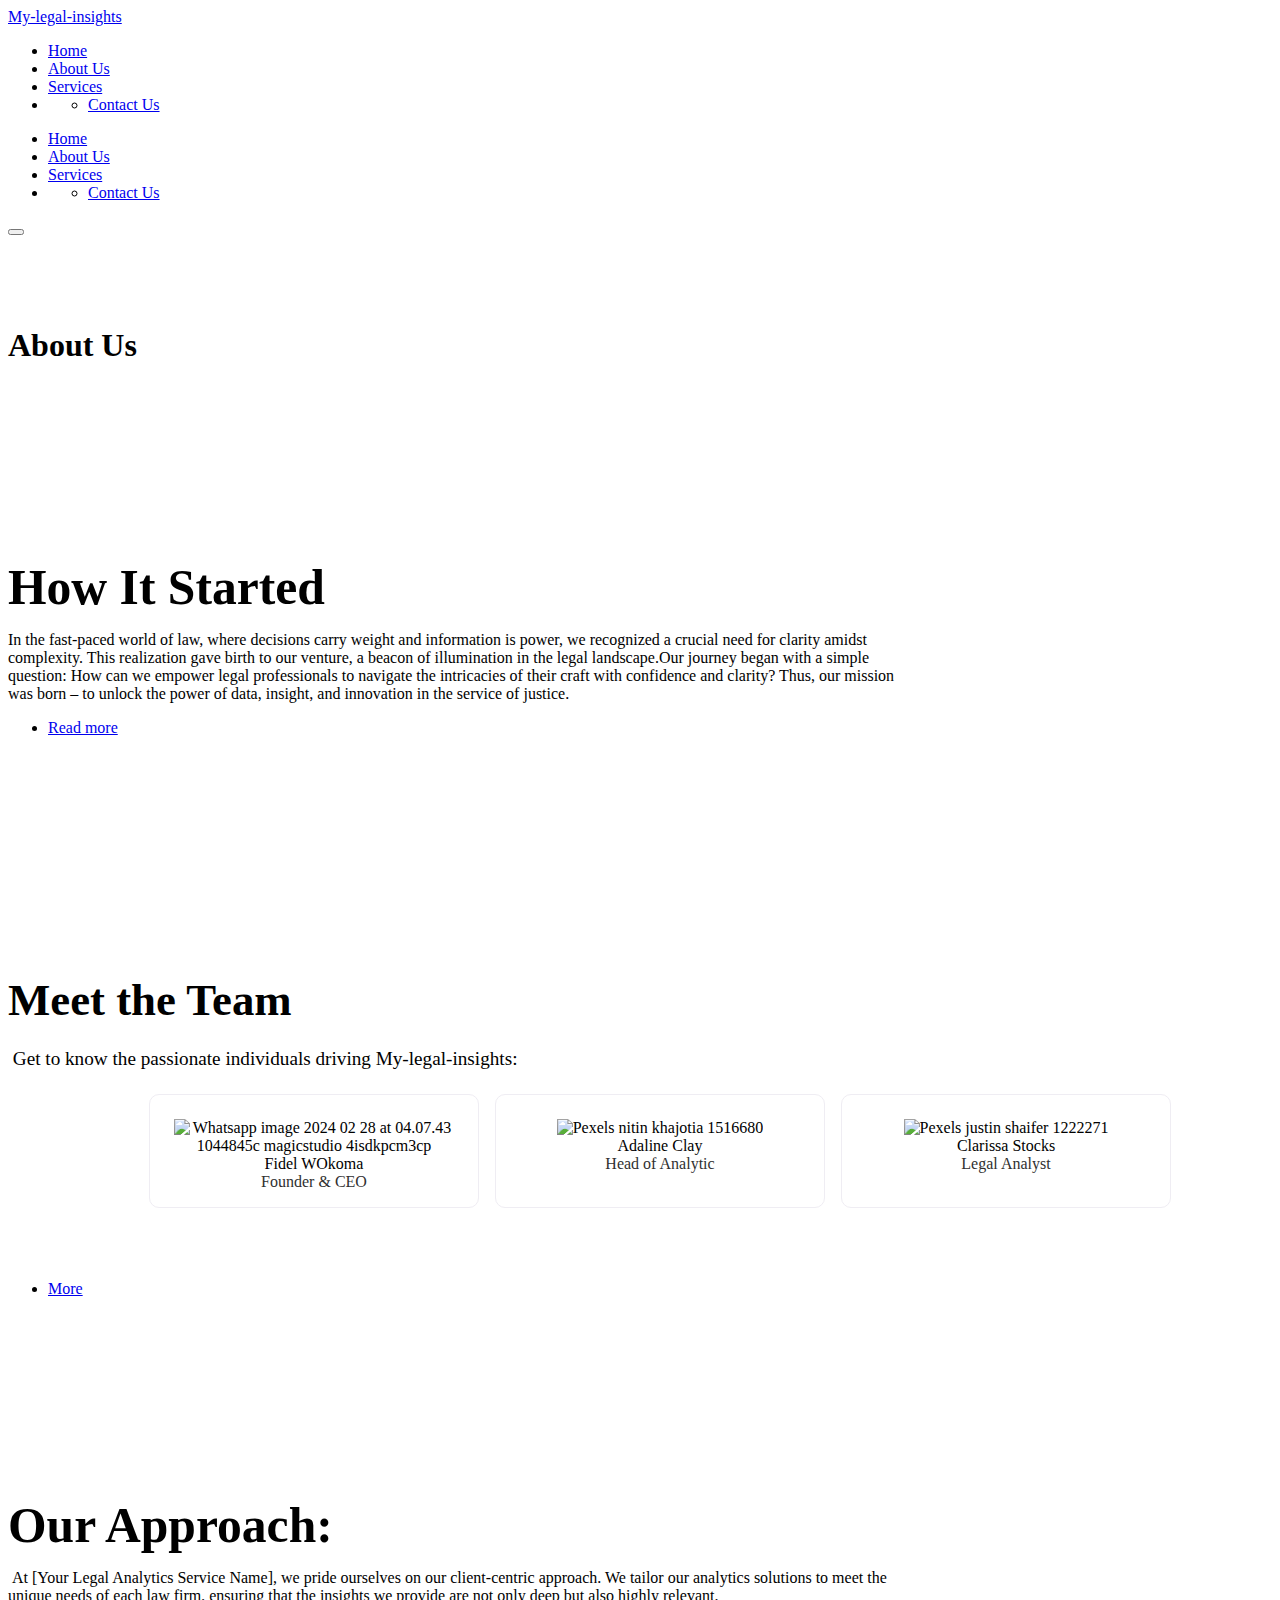
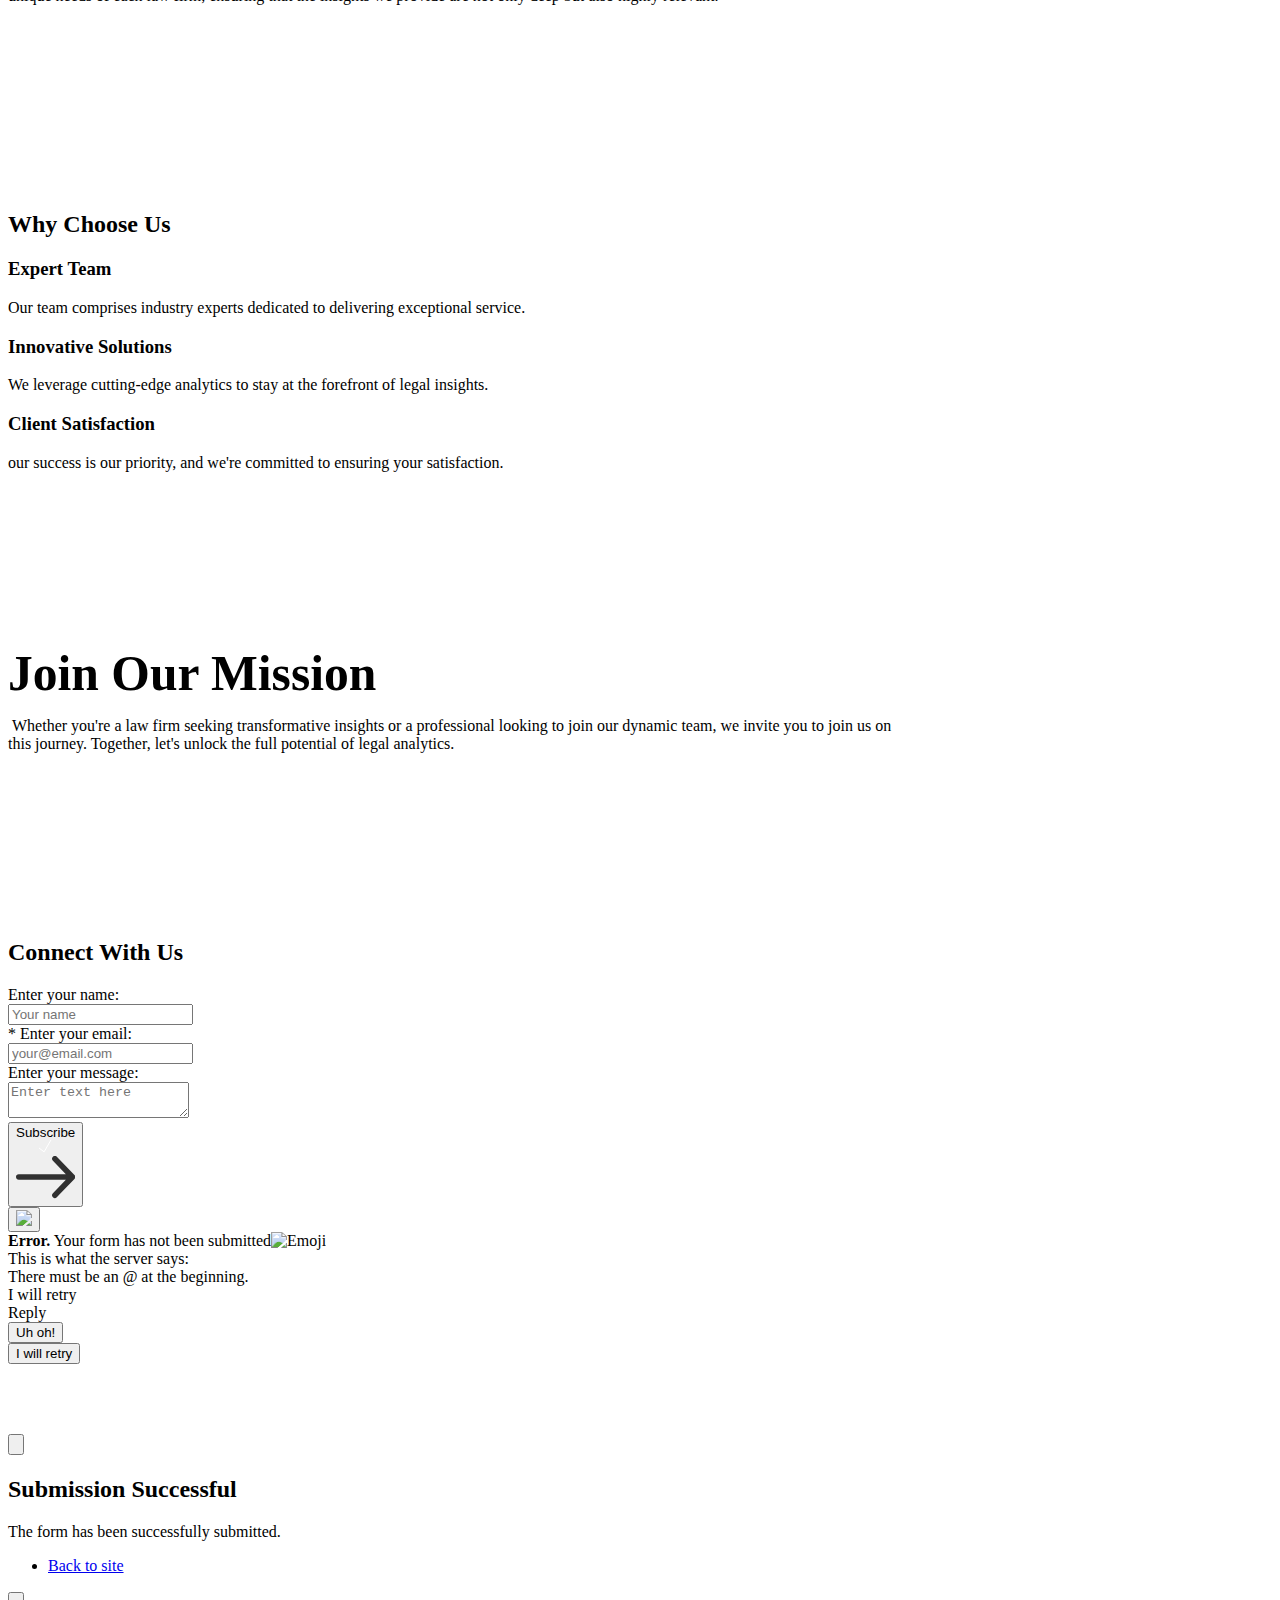
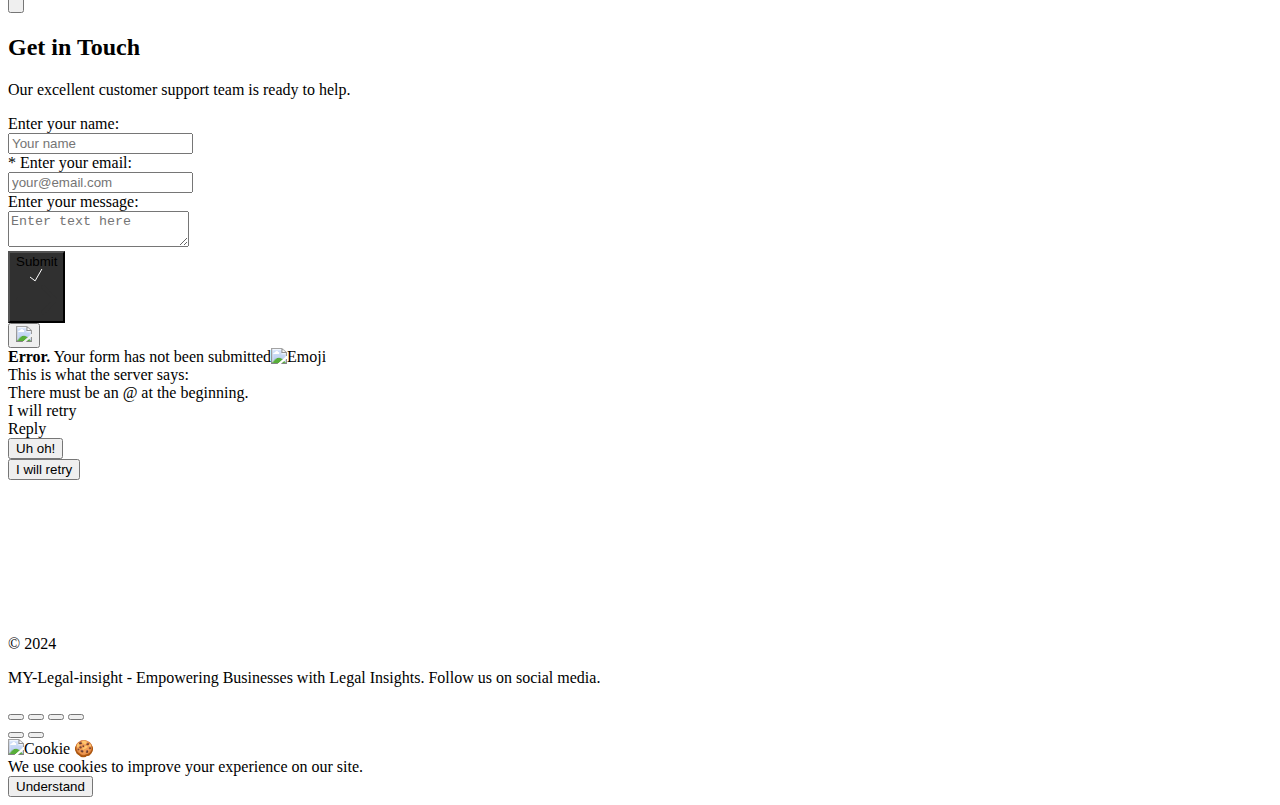
==== commit bbf4dbc3: "Add files via upload" ====
--- a/AboutUs.html
+++ b/AboutUs.html
@@ -5,7 +5,7 @@
 
 <head>
   
-	<!-- This page is running on Unicorn Platform. Generated at February 25, 2024, 4:38 AM-->
+	<!-- This page is running on Unicorn Platform. Generated at February 28, 2024, 7:09 AM-->
   
 	<meta charset="utf-8">
 	<meta name="viewport" content="width=device-width, initial-scale=1">
@@ -317,7 +317,7 @@
 <div class="buttons-set"><ul class="buttons-set__list"><li class="buttons-set__item"><a
 				 data-stripe-product-id="" data-stripe-mode="payment" data-successful-payment-url="" data-cancel-payment-url=""
 
-				 class="button button--black-outline " href="/BrandStory.html " target="_self"    ><span class="button__text">Read more</span></a></li></ul></div>
+				 class="button button--black-outline " href="/story " target="_self"    ><span class="button__text">Read more</span></a></li></ul></div>
 
 					</div>
 				
@@ -433,11 +433,11 @@
                       <img 
                         loading="lazy" 
                         class="team-02__person_img" 
-                        alt=""
+                        alt="Whatsapp image 2024 02 28 at 04.07.43 1044845c magicstudio 4isdkpcm3cp"
                         
                         
-                          src="https://unicorn-cdn.b-cdn.net/7e28887f-19cb-4ab6-a2d1-fcd311e8f5bd/alexanderisora.jpgimage.png"
-                          srcset="https://unicorn-cdn.b-cdn.net/7e28887f-19cb-4ab6-a2d1-fcd311e8f5bd/alexanderisora.jpgimage.png?width=100&amp;height=100 100w,https://unicorn-cdn.b-cdn.net/7e28887f-19cb-4ab6-a2d1-fcd311e8f5bd/alexanderisora.jpgimage.png?width=200&amp;height=200 200w,https://unicorn-cdn.b-cdn.net/7e28887f-19cb-4ab6-a2d1-fcd311e8f5bd/alexanderisora.jpgimage.png?width=300&amp;height=300 300w,"
+                          src="https://unicorn-cdn.b-cdn.net/2170d4ec-a019-47ff-badc-2169cad5334e/-/crop/831x831/0,133/-/preview/whatsapp-image-2024-02-28-at-04.07.43-1044845c-magicstudio-4isdkpcm3cp.png"
+                          srcset="https://unicorn-cdn.b-cdn.net/2170d4ec-a019-47ff-badc-2169cad5334e/-/crop/831x831/0,133/-/preview/whatsapp-image-2024-02-28-at-04.07.43-1044845c-magicstudio-4isdkpcm3cp.png?width=100&amp;height=100 100w,https://unicorn-cdn.b-cdn.net/2170d4ec-a019-47ff-badc-2169cad5334e/-/crop/831x831/0,133/-/preview/whatsapp-image-2024-02-28-at-04.07.43-1044845c-magicstudio-4isdkpcm3cp.png?width=200&amp;height=200 200w,https://unicorn-cdn.b-cdn.net/2170d4ec-a019-47ff-badc-2169cad5334e/-/crop/831x831/0,133/-/preview/whatsapp-image-2024-02-28-at-04.07.43-1044845c-magicstudio-4isdkpcm3cp.png?width=300&amp;height=300 300w,"
                           sizes="100px"
                         
                       >
@@ -545,7 +545,7 @@
 <div class="buttons-set"><ul class="buttons-set__list"><li class="buttons-set__item"><a
 				 data-stripe-product-id="" data-stripe-mode="payment" data-successful-payment-url="" data-cancel-payment-url=""
 
-				 class="button button--black-outline " href="/team.html" target="_blank"    ><span class="button__text">More</span></a></li></ul></div>
+				 class="button button--black-outline " href="/story" target="_blank"    ><span class="button__text">More</span></a></li></ul></div>
 
 			</div>
 		</div>
@@ -699,7 +699,7 @@
 				
 				
 					<div class="content_box ">
-						<div class=""><p>&nbsp;At My-Legal-Insights, we pride ourselves on our  client-centric approach. We tailor our analytics solutions to meet the  unique needs of each law firm, ensuring that the insights we provide are  not only deep but also highly relevant.&nbsp;</p>
+						<div class=""><p>&nbsp;At [Your Legal Analytics Service Name], we pride ourselves on our  client-centric approach. We tailor our analytics solutions to meet the  unique needs of each law firm, ensuring that the insights we provide are  not only deep but also highly relevant.&nbsp;</p>
 </div>
 					</div>
 				
@@ -1525,9 +1525,6 @@
 
 
 
-
-
-
 	<div class="popup-component__mask js-close-custom-popup-button js-custom-popup-mask"></div>
 
 <div class="pswp" tabindex="-1" role="dialog" aria-hidden="true">
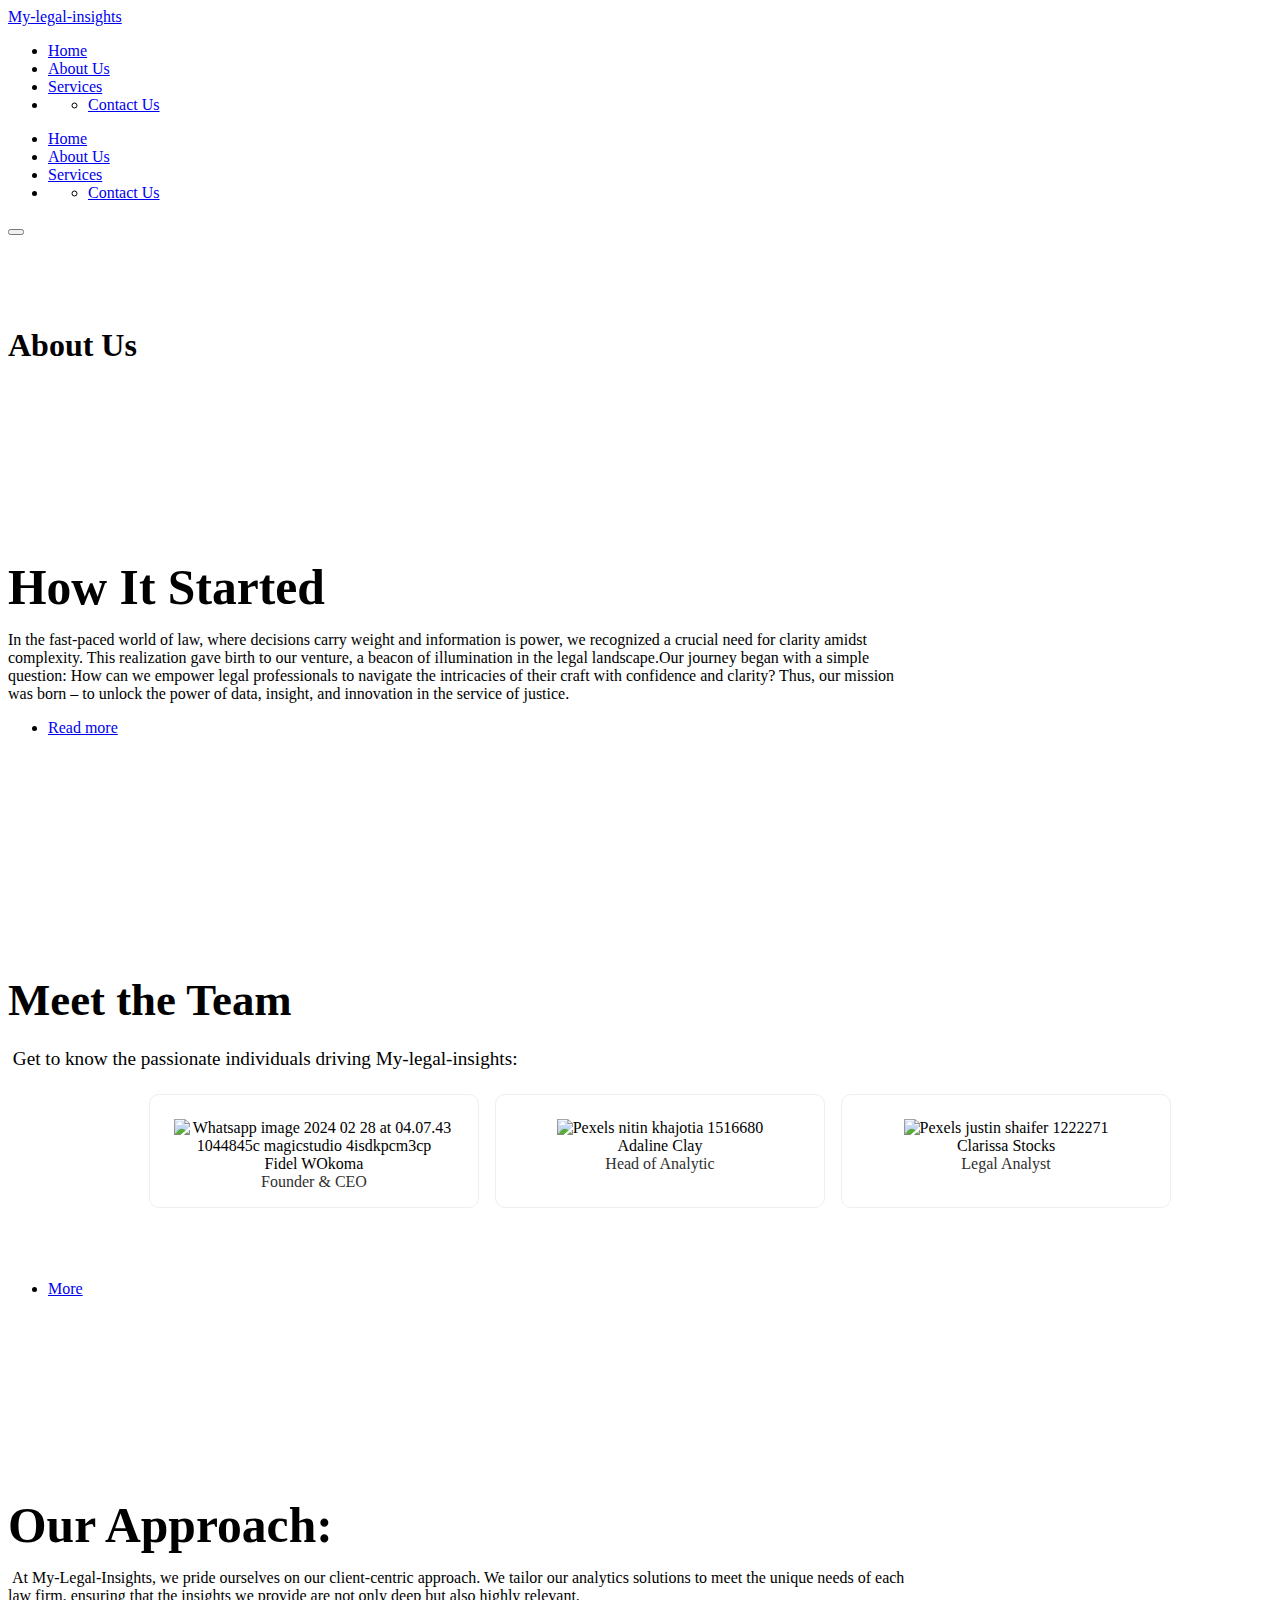
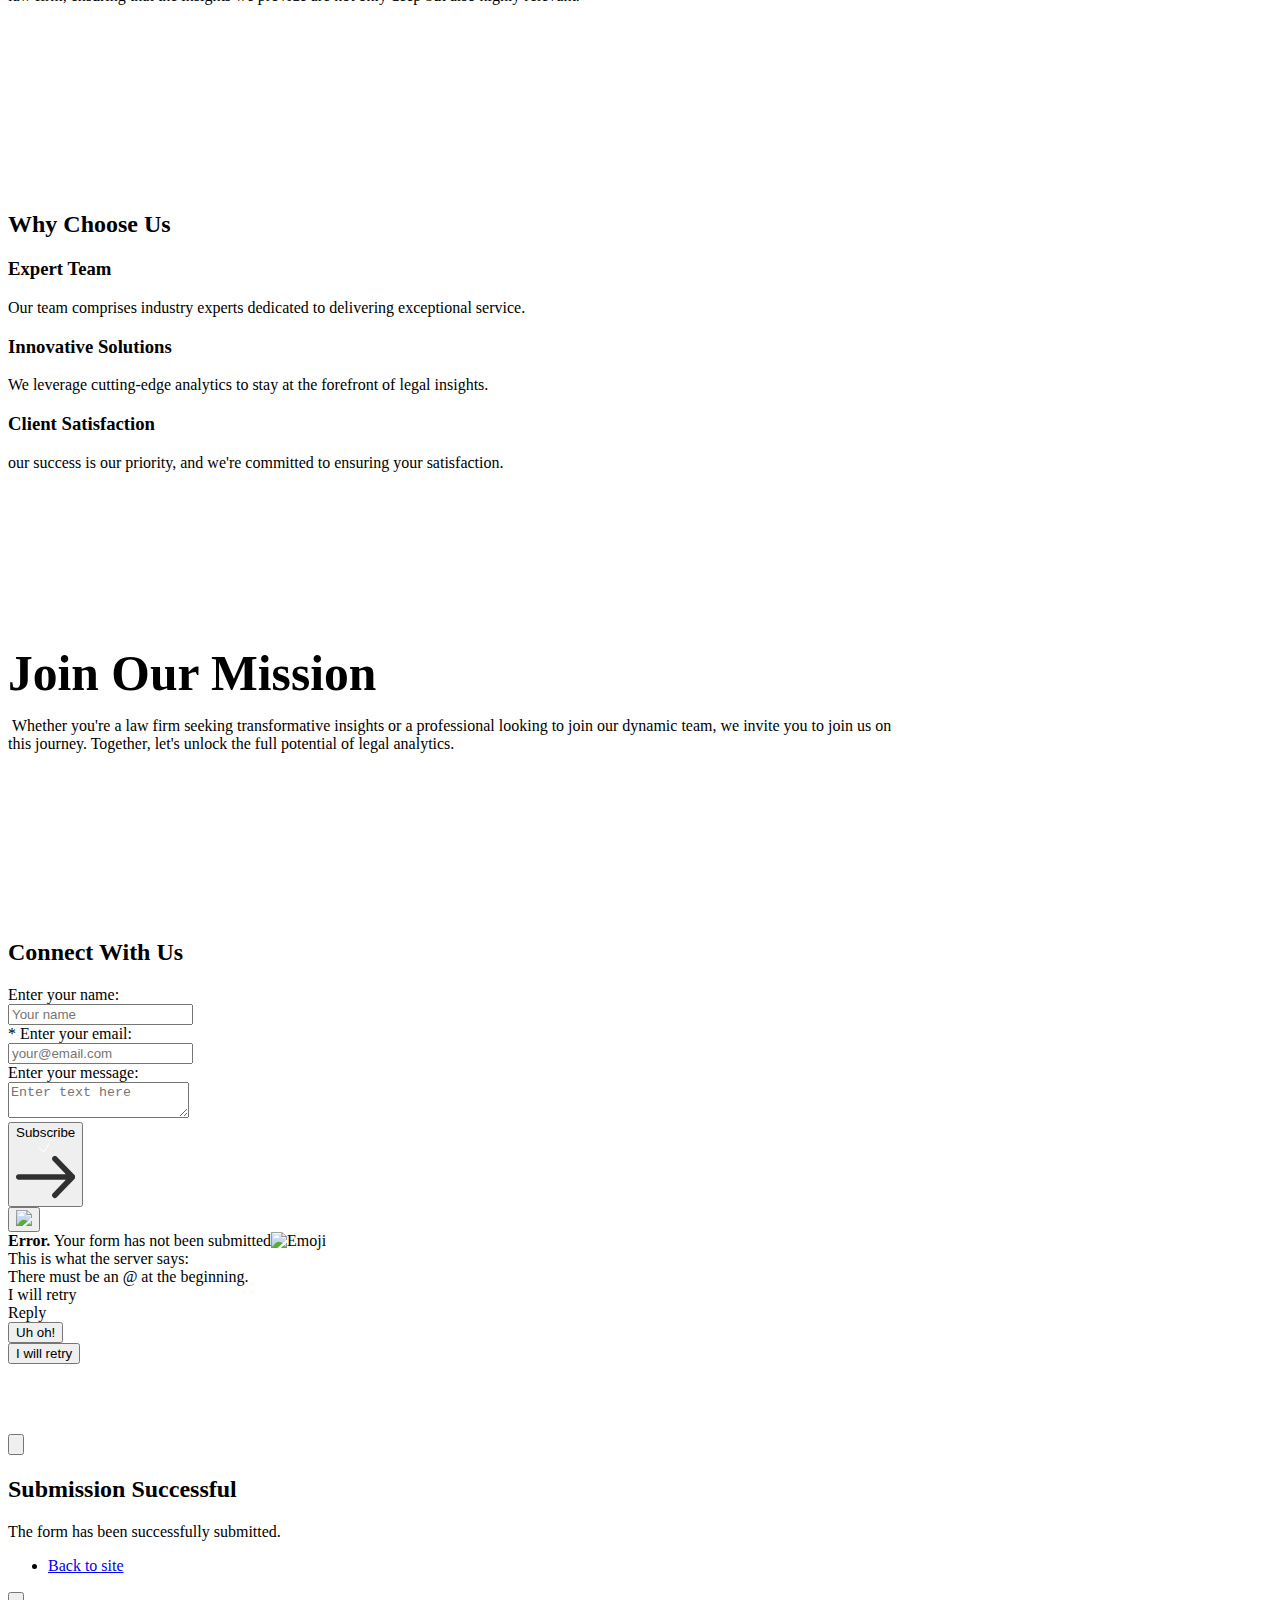
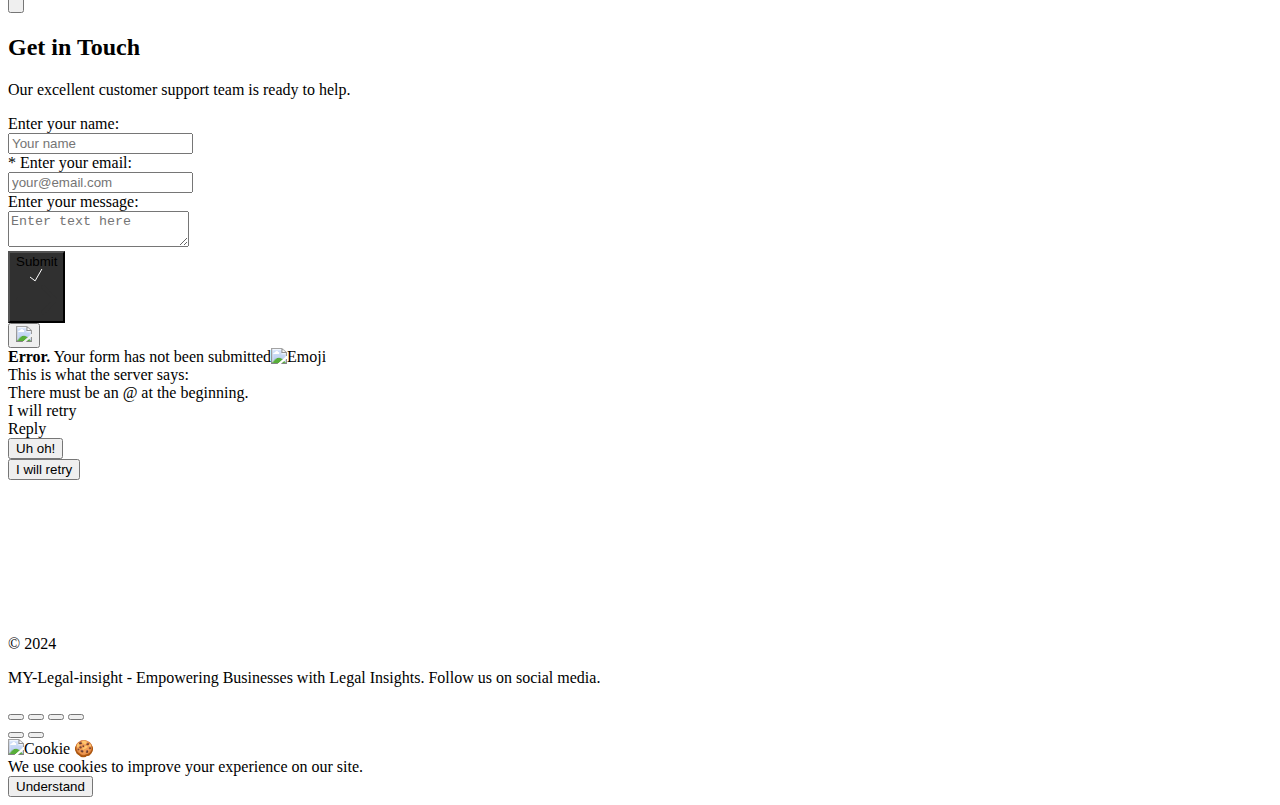
==== commit 11a7f27e: "Add files via upload" ====
--- a/AboutUs.html
+++ b/AboutUs.html
@@ -699,7 +699,7 @@
 				
 				
 					<div class="content_box ">
-						<div class=""><p>&nbsp;At [Your Legal Analytics Service Name], we pride ourselves on our  client-centric approach. We tailor our analytics solutions to meet the  unique needs of each law firm, ensuring that the insights we provide are  not only deep but also highly relevant.&nbsp;</p>
+						<div class=""><p>&nbsp;At My-Legal-Insights, we pride ourselves on our  client-centric approach. We tailor our analytics solutions to meet the  unique needs of each law firm, ensuring that the insights we provide are  not only deep but also highly relevant.&nbsp;</p>
 </div>
 					</div>
 				
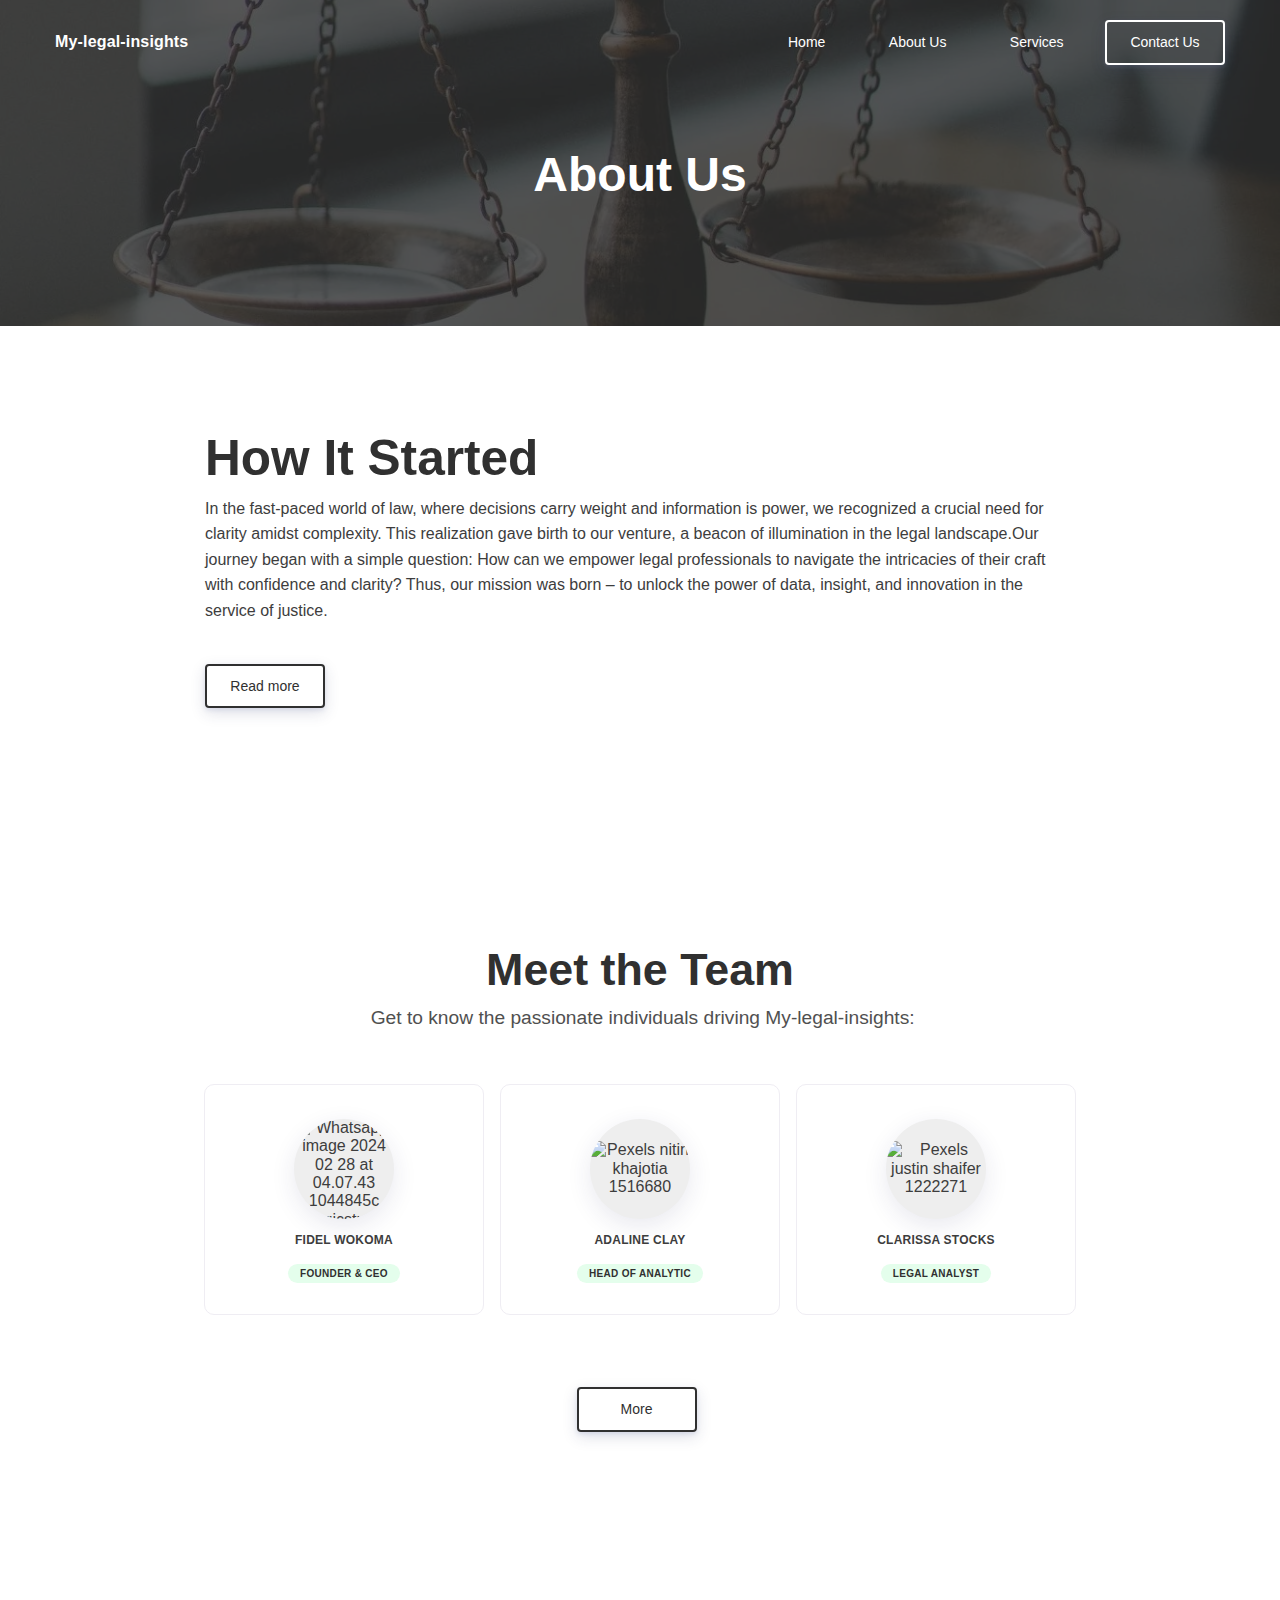
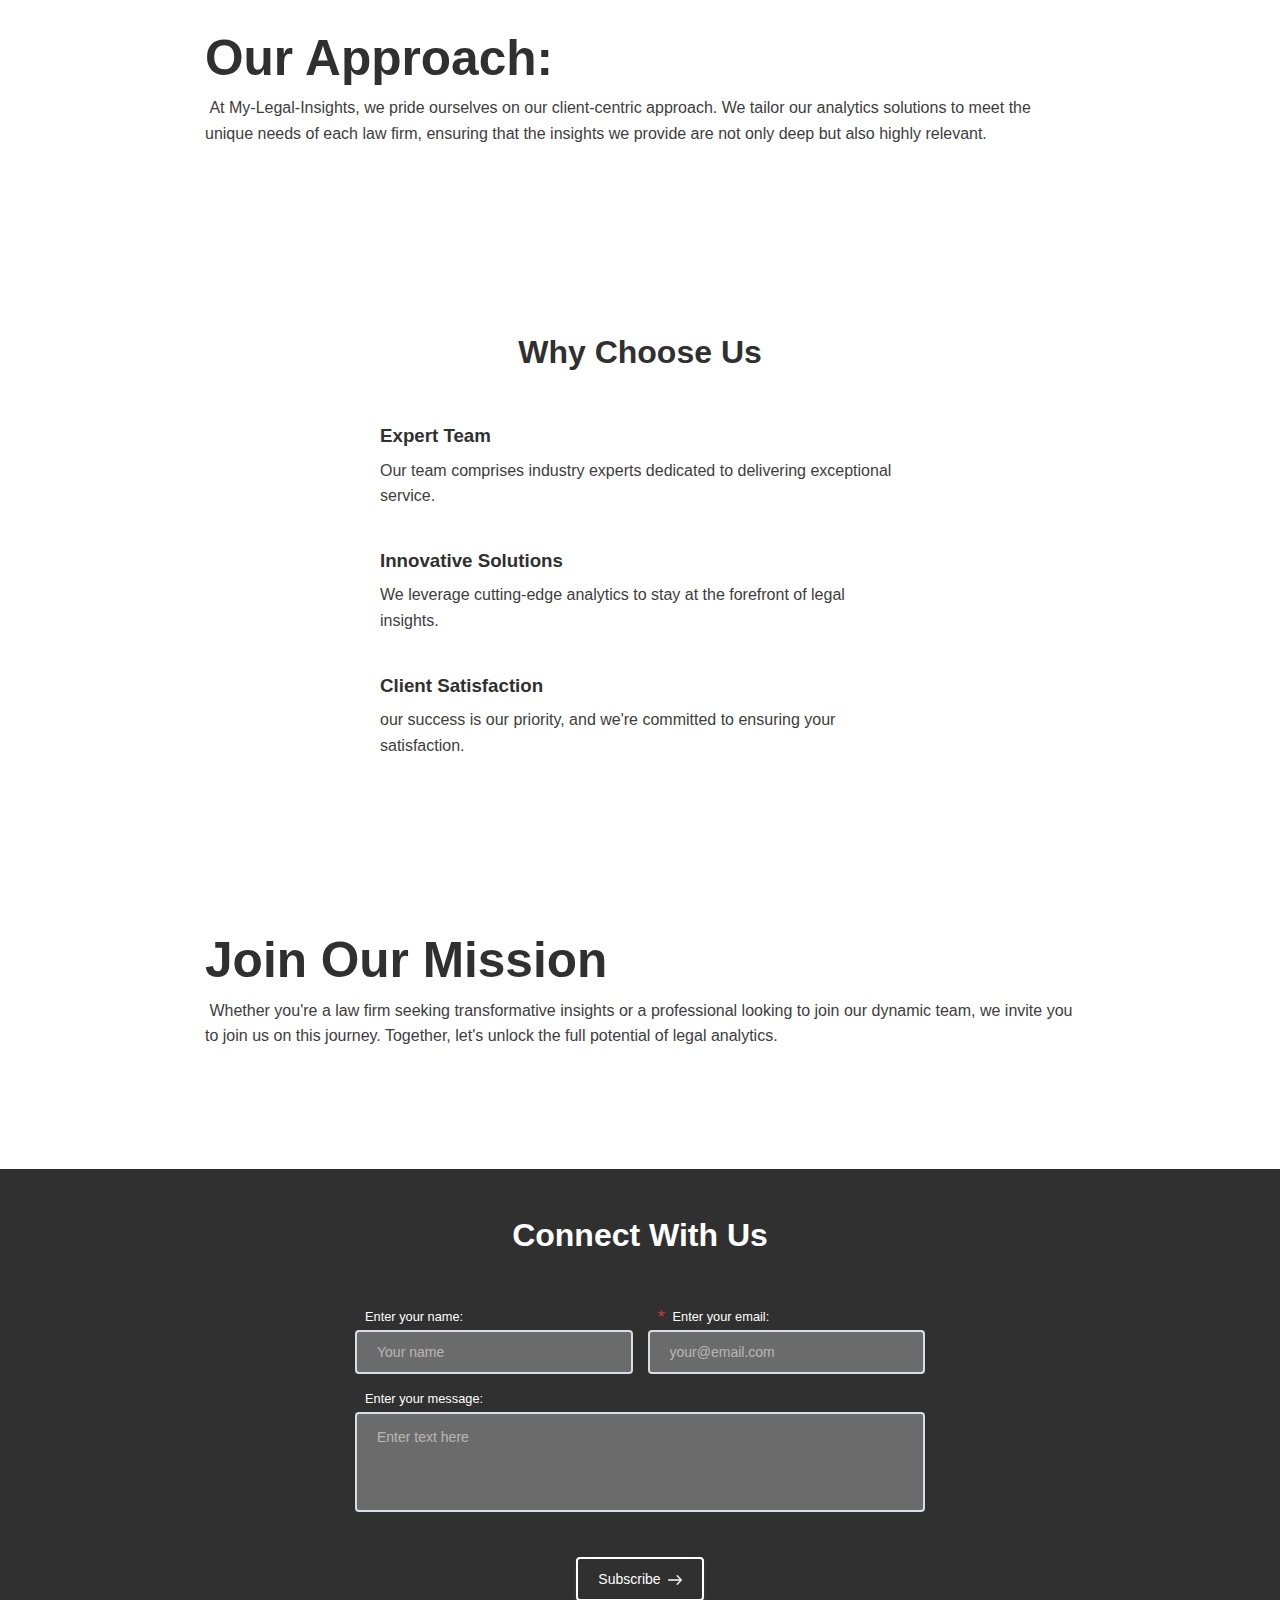
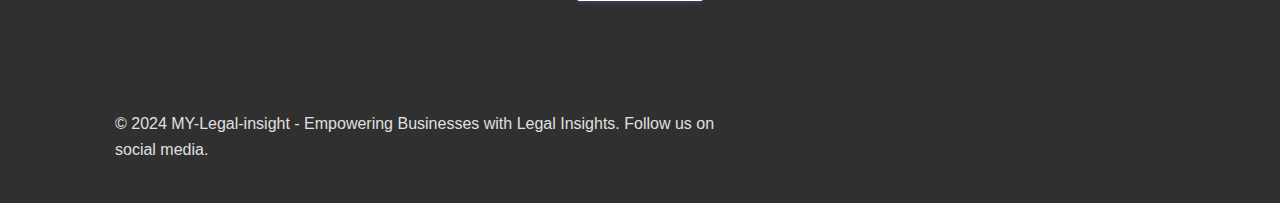
==== commit d0a13849: "Add files via upload" ====
--- a/AboutUs.html
+++ b/AboutUs.html
@@ -10,9 +10,9 @@
 	<meta charset="utf-8">
 	<meta name="viewport" content="width=device-width, initial-scale=1">
 	<link rel="alternate" href="https://weight-tempt.unicornplatform.page/about/" hreflang="en" />
-	<link rel="stylesheet" href="https://dvzvtsvyecfyp.cloudfront.net/static/css/main.418c17fe76a9.css"><script src="https://dvzvtsvyecfyp.cloudfront.net/static/js/main.7d37006b4c61.js" defer></script>
-	
-		<link href="https://fonts.googleapis.com/css?family=Work+Sans:400,500,700&display=swap" rel="stylesheet">
+	<link rel="stylesheet" href="details/main.5d1ecfa4a1ea.css"><script src="details/main.26769b514691.js" defer></script>
+	
+		<link href="details/css.css?family=Work+Sans:400,500,700&display=swap" rel="stylesheet">
 	
 	
 		<link rel="icon" type="image/png" href="https://unicorn-cdn.b-cdn.net/f82cf4c6-bd83-4ad2-9371-4b05d30ff7e6/" sizes="16x16" />
@@ -230,7 +230,7 @@
 	<div 
     class="page-component__bg_image_box    page-component__bg_image_box--dark-bg  bg-black-color  first_component   page-component__bg_image_box--has-image  uni-is-dark-bg "
     id="header-29-42851"
-     style="background-image: url('https://unicorn-cdn.b-cdn.net/c464d0b9-ae49-4f72-9858-13fc56692e9b/-/crop/1325x1326/0,497/-/preview/')" 
+     style="background-image: url('d/download.png')" 
     
   >
 		
--- a/details/main.5d1ecfa4a1ea.css
+++ b/details/main.5d1ecfa4a1ea.css
@@ -0,0 +1 @@
+.style-blue-1,.style-blue-2,.style-blue-3,.style-blue-4{--dark: #01396B;--light: #E8F1FF}.style-green-1,.style-green-2{--dark: #0A6B01;--light: #E4FEEC}.style-purple-1,.style-purple-2{--dark: #5C046B;--light: #FCDFFE}.style-orange-1,.style-orange-2,.style-orange-3{--dark: #840500;--light: #FED7CB}.style-yellow-1{--dark: #EFBE31;--light: #FEFCE3}.style-black-1{--dark: #000000;--light: #E8E8E8}.style-blue-1:not(.custom-colors-enabled){--primary: #4D61FC;--primary-dark: #344BFB;--accent: #4D61FC;--secondary: #F80673;--secondary-dark: #E00567}.style-blue-2:not(.custom-colors-enabled){--primary: #5041BB;--primary-dark: #483AA8;--accent: #5041BB;--secondary: #F80673;--secondary-dark: #E00567}.style-blue-3:not(.custom-colors-enabled){--primary: #518CE8;--primary-dark: #397EE5;--accent: #518CE8;--secondary: #F80673;--secondary-dark: #E00567}.style-blue-4:not(.custom-colors-enabled){--primary: #174085;--primary-dark: #13356F;--accent: #174085;--secondary: #F80673;--secondary-dark: #E00567}.style-green-1:not(.custom-colors-enabled){--primary: #4ADDB4;--primary-dark: #35D9AB;--accent: #4ADDB4;--secondary: #F80673;--secondary-dark: #E00567}.style-green-2:not(.custom-colors-enabled){--primary: #2BC854;--primary-dark: #26B34A;--accent: #2BC854;--secondary: #F80673;--secondary-dark: #E00567}.style-purple-1:not(.custom-colors-enabled){--primary: #943CDC;--primary-dark: #8827D7;--accent: #943CDC;--secondary: #F80673;--secondary-dark: #E00567}.style-purple-2:not(.custom-colors-enabled){--primary: #643995;--primary-dark: #583283;--accent: #643995;--secondary: #F80673;--secondary-dark: #E00567}.style-orange-1:not(.custom-colors-enabled){--primary: #FD3F10;--primary-dark: #F03202;--accent: #FD3F10;--secondary: #4D61FC;--secondary-dark: #344BFB}.style-orange-2:not(.custom-colors-enabled){--primary: #D13935;--primary-dark: #C1302C;--accent: #D13935;--secondary: #4D61FC;--secondary-dark: #344BFB}.style-orange-3:not(.custom-colors-enabled){--primary: #FB5167;--primary-dark: #FA3852;--accent: #FB5167;--secondary: #4D61FC;--secondary-dark: #344BFB}.style-yellow-1:not(.custom-colors-enabled){--primary: #FBD92D;--primary-dark: #FBD414;--accent: #FBD92D;--secondary: #4D61FC;--secondary-dark: #344BFB}.style-black-1:not(.custom-colors-enabled){--primary: #303030;--primary-dark: #232323;--accent: #303030;--secondary: #4D61FC;--secondary-dark: #344BFB}.style-blue-1 .fill-bg{fill:#CDD3FF}.style-blue-1 .fill-bg-light,.style-blue-1 .bg-accent-color .cta_button-28__check .fill-main *,.bg-accent-color .cta_button-28__check .fill-main .style-blue-1 *,.style-blue-1 .bg-accent-color .cta_button-28__check .button--accent-outline .icon svg * *,.bg-accent-color .cta_button-28__check .button--accent-outline .icon svg * .style-blue-1 *,.style-blue-1 .button--accent-outline .icon svg .bg-accent-color .cta_button-28__check * *,.button--accent-outline .icon svg .bg-accent-color .cta_button-28__check * .style-blue-1 *,.style-blue-1 .bg-accent-color .cta_button-28__check .button--accent-outline .button__system_icon svg * *,.bg-accent-color .cta_button-28__check .button--accent-outline .button__system_icon svg * .style-blue-1 *,.style-blue-1 .button--accent-outline .button__system_icon svg .bg-accent-color .cta_button-28__check * *,.button--accent-outline .button__system_icon svg .bg-accent-color .cta_button-28__check * .style-blue-1 *{fill:#E9F1FF}.style-blue-1 .stroke-light{stroke:#E9F1FF}.style-blue-1 .fill-main,.style-blue-1 .button--accent-outline .icon svg *,.button--accent-outline .icon svg .style-blue-1 *,.style-blue-1 .button--accent-outline .button__system_icon svg *,.button--accent-outline .button__system_icon svg .style-blue-1 *{fill:#4D61FC}.style-blue-1 .fill-secondary{fill:#00396B}.style-blue-1 .color-secondary,.style-blue-1 .cta_button-10__text{color:#00396B}.style-blue-1 .stroke-main{stroke:#4D61FC}.style-blue-1 .border-main,.style-blue-1 .content_box .fig-img .img.img-border,.content_box .fig-img .style-blue-1 .img.img-border,.style-blue-1 .content_box .image-tool--withBorder .image-tool__image,.content_box .image-tool--withBorder .style-blue-1 .image-tool__image,.style-blue-1 .comps .button--accent-outline,.comps .style-blue-1 .button--accent-outline,.style-blue-1 .text-input:focus,.style-blue-1 .form__input .chosen-container .chosen-choices:focus,.form__input .chosen-container .style-blue-1 .chosen-choices:focus,.style-blue-1 .form__input .chosen-container.chosen-container-active .chosen-choices,.form__input .chosen-container.chosen-container-active .style-blue-1 .chosen-choices,.style-blue-1 .textarea:focus,.style-blue-1 .store-button--white:hover,.style-blue-1 .select:focus,.style-blue-1 .pricing-02__card_box--accent,.style-blue-1 .pricing-03__hover,.style-blue-1 .pricing-04__card--accent,.style-blue-1 .pricing-04__hover,.style-blue-1 .pricing-05__hover,.style-blue-1 .bg-medium-color .cta_form-04__wrapper,.bg-medium-color .style-blue-1 .cta_form-04__wrapper,.style-blue-1 .bg-light-color .cta_form-04__wrapper,.bg-light-color .style-blue-1 .cta_form-04__wrapper,.style-blue-1 .bg-medium-color .cta_form-04__bottom,.bg-medium-color .style-blue-1 .cta_form-04__bottom,.style-blue-1 .bg-light-color .cta_form-04__bottom,.bg-light-color .style-blue-1 .cta_form-04__bottom,.style-blue-1 .bg-medium-color .cta_button-16__wrapper,.bg-medium-color .style-blue-1 .cta_button-16__wrapper,.style-blue-1 .bg-light-color .cta_button-16__wrapper,.bg-light-color .style-blue-1 .cta_button-16__wrapper,.style-blue-1 .bg-medium-color .links-02__list,.bg-medium-color .style-blue-1 .links-02__list,.style-blue-1 .bg-light-color .links-02__list,.bg-light-color .style-blue-1 .links-02__list,.style-blue-1 .faq-01__question:hover,.style-blue-1 .faq-03__question:hover,.style-blue-1 .features-09__item--new,.style-blue-1 .bg-medium-color .steps-01__number,.bg-medium-color .style-blue-1 .steps-01__number,.style-blue-1 .bg-light-color .steps-01__number,.bg-light-color .style-blue-1 .steps-01__number{border-color:#4D61FC}.style-blue-1 .color-main,.style-blue-1 .link,.style-blue-1 .feature__link,.style-blue-1 .testimonials-03__person_link,.style-blue-1 .faq-05__link,.style-blue-1 .features-16__link,.style-blue-1 .subheading,.style-blue-1 .content_box a,.content_box .style-blue-1 a,.style-blue-1 .comps .button--accent-outline,.comps .style-blue-1 .button--accent-outline,.style-blue-1 .tab__button.state-active-tab,.style-blue-1 .tab__button--active:focus,.style-blue-1 .score__value,.style-blue-1 .form__message_opener_box,.style-blue-1 .message__bubble_link,.style-blue-1 .team-05__person_name,.style-blue-1 .tabs-04__button.state-active-tab,.style-blue-1 .tabs-04__button--active:focus,.style-blue-1 .pricing-02__hover,.style-blue-1 .pricing-03__hover,.style-blue-1 .pricing-04__hover,.style-blue-1 .pricing-05__hover,.style-blue-1 .cta_button-25__subheading,.style-blue-1 .cta_button-31__heading,.style-blue-1 .code-02__info_prefix,.style-blue-1 .features-17__item .feature__title_text,.features-17__item .style-blue-1 .feature__title_text{color:#4D61FC}.style-blue-1 .color-main-hover:hover,.style-blue-1 .link:hover,.style-blue-1 .feature__link:hover,.style-blue-1 .testimonials-03__person_link:hover,.style-blue-1 .faq-05__link:hover,.style-blue-1 .features-16__link:hover,.style-blue-1 .message__bubble_link:hover{color:#2a42fb}.style-blue-1 .bg-main,.style-blue-1 .content_box ul li:before,.content_box ul .style-blue-1 li:before,.style-blue-1 .comps .button--accent-bg,.comps .style-blue-1 .button--accent-bg,.style-blue-1 .store-button:hover,.style-blue-1 .circle-button--accent-bg,.style-blue-1 .circle-button--accent-bg .circle-button__hover_bg,.circle-button--accent-bg .style-blue-1 .circle-button__hover_bg,.style-blue-1 .circle-button--light-bg:hover,.style-blue-1 .radio__check:before,.style-blue-1 .checkbox__check:before,.style-blue-1 .slick-dots li.slick-active button,.slick-dots li.slick-active .style-blue-1 button,.style-blue-1 .social-buttons__link--circle,.style-blue-1 .roadmap-01__column,.style-blue-1 .cta_button-25__item::before,.style-blue-1 .testimonials-05__blue_box::before,.style-blue-1 .features-02__number:before,.style-blue-1 .features-09__item--new .tag,.features-09__item--new .style-blue-1 .tag,.style-blue-1 .features-15__item::before,.style-blue-1 .bg-medium-color .steps-01__list:before,.bg-medium-color .style-blue-1 .steps-01__list:before,.style-blue-1 .bg-light-color .steps-01__list:before,.bg-light-color .style-blue-1 .steps-01__list:before{background-color:#4D61FC}.style-blue-1 .bg-light,.style-blue-1 .heading__accent_word--accent:before,.style-blue-1 .content_box .image-tool--withBackground .image-tool__image,.content_box .image-tool--withBackground .style-blue-1 .image-tool__image,.style-blue-1 .content_box .fig-img-bg,.content_box .style-blue-1 .fig-img-bg,.style-blue-1 .tab__button.state-active-tab,.style-blue-1 .tab__button--active:focus,.style-blue-1 .iconed-tab__button:hover,.style-blue-1 .tabs-04__button.state-active-tab,.style-blue-1 .tabs-04__button--active:focus,.style-blue-1 .pricing-02__hover,.style-blue-1 .pricing-03__hover,.style-blue-1 .pricing-04__hover,.style-blue-1 .pricing-05__hover,.style-blue-1 .posts-04__item:hover,.style-blue-1 .posts-04__item:focus,.style-blue-1 .faq-04__list--smaller .faq-04__item--question,.faq-04__list--smaller .style-blue-1 .faq-04__item--question,.style-blue-1 .press-01__link:hover,.style-blue-1 .press-02__link:hover,.style-blue-1 .press-03__link:hover{background-color:#E9F1FF}.style-blue-1 .bg-medium,.style-blue-1 .content_box .cdx-marker,.content_box .style-blue-1 .cdx-marker,.style-blue-1 .tab__button:hover,.style-blue-1 .iconed-tab__button.state-active-tab,.style-blue-1 .circle-button--light-bg,.style-blue-1 .score__stars,.style-blue-1 .slick-dots button,.slick-dots .style-blue-1 button,.style-blue-1 .tabs-04__button:hover:not(.state-active-tab){background-color:#DFEAFE}.style-blue-1 .bg-medium-hover:hover,.style-blue-1 .cta_button-10__link:hover{background-color:#DFEAFE}.style-blue-1 .bg-main-hover:hover,.style-blue-1 .comps .button--accent-bg:hover,.comps .style-blue-1 .button--accent-bg:hover,.style-blue-1 .checkbox__input:checked:hover ~ .checkbox__check:hover:before{background-color:#344bfc}.style-blue-1 .border-alt,.style-blue-1 .comps .button--alt-accent-outline,.comps .style-blue-1 .button--alt-accent-outline,.style-blue-1 .bg-accent-color .pricing-02__card_box--accent,.bg-accent-color .style-blue-1 .pricing-02__card_box--accent,.style-blue-1 .bg-accent-color .pricing-04__card--accent,.bg-accent-color .style-blue-1 .pricing-04__card--accent{border-color:#F90473}.style-blue-1 .color-alt,.style-blue-1 .comps .button--alt-accent-outline,.comps .style-blue-1 .button--alt-accent-outline{color:#F90473}.style-blue-1 .bg-alt,.style-blue-1 .comps .button--alt-accent-bg,.comps .style-blue-1 .button--alt-accent-bg,.style-blue-1 .bg-accent-color .slick-dots li.slick-active button,.bg-accent-color .slick-dots li.slick-active .style-blue-1 button{background-color:#F90473}.style-blue-1 .bg-alt-hover:hover,.style-blue-1 .comps .button--alt-accent-bg:hover,.comps .style-blue-1 .button--alt-accent-bg:hover{background-color:#e00467}.style-blue-1 .fill-alt .icon svg *,.style-blue-1 .comps .button--alt-accent-outline .icon svg *,.comps .style-blue-1 .button--alt-accent-outline .icon svg *,.style-blue-1 .fill-alt .button__system_icon svg *,.style-blue-1 .comps .button--alt-accent-outline .button__system_icon svg *,.comps .style-blue-1 .button--alt-accent-outline .button__system_icon svg *{fill:#F90473}.style-blue-1 .fill-alt-hover:hover .icon svg *,.style-blue-1 .feature__link:hover .icon svg *,.style-blue-1 .fill-alt-hover:hover .button__system_icon svg *,.style-blue-1 .feature__link:hover .button__system_icon svg *{fill:#F90473}.style-blue-2 .fill-bg{fill:#CDD3FF}.style-blue-2 .fill-bg-light,.style-blue-2 .bg-accent-color .cta_button-28__check .fill-main *,.bg-accent-color .cta_button-28__check .fill-main .style-blue-2 *,.style-blue-2 .bg-accent-color .cta_button-28__check .button--accent-outline .icon svg * *,.bg-accent-color .cta_button-28__check .button--accent-outline .icon svg * .style-blue-2 *,.style-blue-2 .button--accent-outline .icon svg .bg-accent-color .cta_button-28__check * *,.button--accent-outline .icon svg .bg-accent-color .cta_button-28__check * .style-blue-2 *,.style-blue-2 .bg-accent-color .cta_button-28__check .button--accent-outline .button__system_icon svg * *,.bg-accent-color .cta_button-28__check .button--accent-outline .button__system_icon svg * .style-blue-2 *,.style-blue-2 .button--accent-outline .button__system_icon svg .bg-accent-color .cta_button-28__check * *,.button--accent-outline .button__system_icon svg .bg-accent-color .cta_button-28__check * .style-blue-2 *{fill:#E9F1FF}.style-blue-2 .stroke-light{stroke:#E9F1FF}.style-blue-2 .fill-main,.style-blue-2 .button--accent-outline .icon svg *,.button--accent-outline .icon svg .style-blue-2 *,.style-blue-2 .button--accent-outline .button__system_icon svg *,.button--accent-outline .button__system_icon svg .style-blue-2 *{fill:#5041bb}.style-blue-2 .fill-secondary{fill:#00396B}.style-blue-2 .color-secondary,.style-blue-2 .cta_button-10__text{color:#00396B}.style-blue-2 .stroke-main{stroke:#5041bb}.style-blue-2 .border-main,.style-blue-2 .content_box .fig-img .img.img-border,.content_box .fig-img .style-blue-2 .img.img-border,.style-blue-2 .content_box .image-tool--withBorder .image-tool__image,.content_box .image-tool--withBorder .style-blue-2 .image-tool__image,.style-blue-2 .comps .button--accent-outline,.comps .style-blue-2 .button--accent-outline,.style-blue-2 .text-input:focus,.style-blue-2 .form__input .chosen-container .chosen-choices:focus,.form__input .chosen-container .style-blue-2 .chosen-choices:focus,.style-blue-2 .form__input .chosen-container.chosen-container-active .chosen-choices,.form__input .chosen-container.chosen-container-active .style-blue-2 .chosen-choices,.style-blue-2 .textarea:focus,.style-blue-2 .store-button--white:hover,.style-blue-2 .select:focus,.style-blue-2 .pricing-02__card_box--accent,.style-blue-2 .pricing-03__hover,.style-blue-2 .pricing-04__card--accent,.style-blue-2 .pricing-04__hover,.style-blue-2 .pricing-05__hover,.style-blue-2 .bg-medium-color .cta_form-04__wrapper,.bg-medium-color .style-blue-2 .cta_form-04__wrapper,.style-blue-2 .bg-light-color .cta_form-04__wrapper,.bg-light-color .style-blue-2 .cta_form-04__wrapper,.style-blue-2 .bg-medium-color .cta_form-04__bottom,.bg-medium-color .style-blue-2 .cta_form-04__bottom,.style-blue-2 .bg-light-color .cta_form-04__bottom,.bg-light-color .style-blue-2 .cta_form-04__bottom,.style-blue-2 .bg-medium-color .cta_button-16__wrapper,.bg-medium-color .style-blue-2 .cta_button-16__wrapper,.style-blue-2 .bg-light-color .cta_button-16__wrapper,.bg-light-color .style-blue-2 .cta_button-16__wrapper,.style-blue-2 .bg-medium-color .links-02__list,.bg-medium-color .style-blue-2 .links-02__list,.style-blue-2 .bg-light-color .links-02__list,.bg-light-color .style-blue-2 .links-02__list,.style-blue-2 .faq-01__question:hover,.style-blue-2 .faq-03__question:hover,.style-blue-2 .features-09__item--new,.style-blue-2 .bg-medium-color .steps-01__number,.bg-medium-color .style-blue-2 .steps-01__number,.style-blue-2 .bg-light-color .steps-01__number,.bg-light-color .style-blue-2 .steps-01__number{border-color:#5041bb}.style-blue-2 .color-main,.style-blue-2 .link,.style-blue-2 .feature__link,.style-blue-2 .testimonials-03__person_link,.style-blue-2 .faq-05__link,.style-blue-2 .features-16__link,.style-blue-2 .subheading,.style-blue-2 .content_box a,.content_box .style-blue-2 a,.style-blue-2 .comps .button--accent-outline,.comps .style-blue-2 .button--accent-outline,.style-blue-2 .tab__button.state-active-tab,.style-blue-2 .tab__button--active:focus,.style-blue-2 .score__value,.style-blue-2 .form__message_opener_box,.style-blue-2 .message__bubble_link,.style-blue-2 .team-05__person_name,.style-blue-2 .tabs-04__button.state-active-tab,.style-blue-2 .tabs-04__button--active:focus,.style-blue-2 .pricing-02__hover,.style-blue-2 .pricing-03__hover,.style-blue-2 .pricing-04__hover,.style-blue-2 .pricing-05__hover,.style-blue-2 .cta_button-25__subheading,.style-blue-2 .cta_button-31__heading,.style-blue-2 .code-02__info_prefix,.style-blue-2 .features-17__item .feature__title_text,.features-17__item .style-blue-2 .feature__title_text{color:#5041bb}.style-blue-2 .color-main-hover:hover,.style-blue-2 .link:hover,.style-blue-2 .feature__link:hover,.style-blue-2 .testimonials-03__person_link:hover,.style-blue-2 .faq-05__link:hover,.style-blue-2 .features-16__link:hover,.style-blue-2 .message__bubble_link:hover{color:#4538a1}.style-blue-2 .bg-main,.style-blue-2 .content_box ul li:before,.content_box ul .style-blue-2 li:before,.style-blue-2 .comps .button--accent-bg,.comps .style-blue-2 .button--accent-bg,.style-blue-2 .store-button:hover,.style-blue-2 .circle-button--accent-bg,.style-blue-2 .circle-button--accent-bg .circle-button__hover_bg,.circle-button--accent-bg .style-blue-2 .circle-button__hover_bg,.style-blue-2 .circle-button--light-bg:hover,.style-blue-2 .radio__check:before,.style-blue-2 .checkbox__check:before,.style-blue-2 .slick-dots li.slick-active button,.slick-dots li.slick-active .style-blue-2 button,.style-blue-2 .social-buttons__link--circle,.style-blue-2 .roadmap-01__column,.style-blue-2 .cta_button-25__item::before,.style-blue-2 .testimonials-05__blue_box::before,.style-blue-2 .features-02__number:before,.style-blue-2 .features-09__item--new .tag,.features-09__item--new .style-blue-2 .tag,.style-blue-2 .features-15__item::before,.style-blue-2 .bg-medium-color .steps-01__list:before,.bg-medium-color .style-blue-2 .steps-01__list:before,.style-blue-2 .bg-light-color .steps-01__list:before,.bg-light-color .style-blue-2 .steps-01__list:before{background-color:#5041bb}.style-blue-2 .bg-light,.style-blue-2 .heading__accent_word--accent:before,.style-blue-2 .content_box .image-tool--withBackground .image-tool__image,.content_box .image-tool--withBackground .style-blue-2 .image-tool__image,.style-blue-2 .content_box .fig-img-bg,.content_box .style-blue-2 .fig-img-bg,.style-blue-2 .tab__button.state-active-tab,.style-blue-2 .tab__button--active:focus,.style-blue-2 .iconed-tab__button:hover,.style-blue-2 .tabs-04__button.state-active-tab,.style-blue-2 .tabs-04__button--active:focus,.style-blue-2 .pricing-02__hover,.style-blue-2 .pricing-03__hover,.style-blue-2 .pricing-04__hover,.style-blue-2 .pricing-05__hover,.style-blue-2 .posts-04__item:hover,.style-blue-2 .posts-04__item:focus,.style-blue-2 .faq-04__list--smaller .faq-04__item--question,.faq-04__list--smaller .style-blue-2 .faq-04__item--question,.style-blue-2 .press-01__link:hover,.style-blue-2 .press-02__link:hover,.style-blue-2 .press-03__link:hover{background-color:#E9F1FF}.style-blue-2 .bg-medium,.style-blue-2 .content_box .cdx-marker,.content_box .style-blue-2 .cdx-marker,.style-blue-2 .tab__button:hover,.style-blue-2 .iconed-tab__button.state-active-tab,.style-blue-2 .circle-button--light-bg,.style-blue-2 .score__stars,.style-blue-2 .slick-dots button,.slick-dots .style-blue-2 button,.style-blue-2 .tabs-04__button:hover:not(.state-active-tab){background-color:#DFEAFE}.style-blue-2 .bg-medium-hover:hover,.style-blue-2 .cta_button-10__link:hover{background-color:#DFEAFE}.style-blue-2 .bg-main-hover:hover,.style-blue-2 .comps .button--accent-bg:hover,.comps .style-blue-2 .button--accent-bg:hover,.style-blue-2 .checkbox__input:checked:hover ~ .checkbox__check:hover:before{background-color:#483aa8}.style-blue-2 .border-alt,.style-blue-2 .comps .button--alt-accent-outline,.comps .style-blue-2 .button--alt-accent-outline,.style-blue-2 .bg-accent-color .pricing-02__card_box--accent,.bg-accent-color .style-blue-2 .pricing-02__card_box--accent,.style-blue-2 .bg-accent-color .pricing-04__card--accent,.bg-accent-color .style-blue-2 .pricing-04__card--accent{border-color:#F90473}.style-blue-2 .color-alt,.style-blue-2 .comps .button--alt-accent-outline,.comps .style-blue-2 .button--alt-accent-outline{color:#F90473}.style-blue-2 .bg-alt,.style-blue-2 .comps .button--alt-accent-bg,.comps .style-blue-2 .button--alt-accent-bg,.style-blue-2 .bg-accent-color .slick-dots li.slick-active button,.bg-accent-color .slick-dots li.slick-active .style-blue-2 button{background-color:#F90473}.style-blue-2 .bg-alt-hover:hover,.style-blue-2 .comps .button--alt-accent-bg:hover,.comps .style-blue-2 .button--alt-accent-bg:hover{background-color:#e00467}.style-blue-2 .fill-alt .icon svg *,.style-blue-2 .comps .button--alt-accent-outline .icon svg *,.comps .style-blue-2 .button--alt-accent-outline .icon svg *,.style-blue-2 .fill-alt .button__system_icon svg *,.style-blue-2 .comps .button--alt-accent-outline .button__system_icon svg *,.comps .style-blue-2 .button--alt-accent-outline .button__system_icon svg *{fill:#F90473}.style-blue-2 .fill-alt-hover:hover .icon svg *,.style-blue-2 .feature__link:hover .icon svg *,.style-blue-2 .fill-alt-hover:hover .button__system_icon svg *,.style-blue-2 .feature__link:hover .button__system_icon svg *{fill:#F90473}.style-blue-3 .fill-bg{fill:#CDD3FF}.style-blue-3 .fill-bg-light,.style-blue-3 .bg-accent-color .cta_button-28__check .fill-main *,.bg-accent-color .cta_button-28__check .fill-main .style-blue-3 *,.style-blue-3 .bg-accent-color .cta_button-28__check .button--accent-outline .icon svg * *,.bg-accent-color .cta_button-28__check .button--accent-outline .icon svg * .style-blue-3 *,.style-blue-3 .button--accent-outline .icon svg .bg-accent-color .cta_button-28__check * *,.button--accent-outline .icon svg .bg-accent-color .cta_button-28__check * .style-blue-3 *,.style-blue-3 .bg-accent-color .cta_button-28__check .button--accent-outline .button__system_icon svg * *,.bg-accent-color .cta_button-28__check .button--accent-outline .button__system_icon svg * .style-blue-3 *,.style-blue-3 .button--accent-outline .button__system_icon svg .bg-accent-color .cta_button-28__check * *,.button--accent-outline .button__system_icon svg .bg-accent-color .cta_button-28__check * .style-blue-3 *{fill:#E9F1FF}.style-blue-3 .stroke-light{stroke:#E9F1FF}.style-blue-3 .fill-main,.style-blue-3 .button--accent-outline .icon svg *,.button--accent-outline .icon svg .style-blue-3 *,.style-blue-3 .button--accent-outline .button__system_icon svg *,.button--accent-outline .button__system_icon svg .style-blue-3 *{fill:#508de8}.style-blue-3 .fill-secondary{fill:#00396B}.style-blue-3 .color-secondary,.style-blue-3 .cta_button-10__text{color:#00396B}.style-blue-3 .stroke-main{stroke:#508de8}.style-blue-3 .border-main,.style-blue-3 .content_box .fig-img .img.img-border,.content_box .fig-img .style-blue-3 .img.img-border,.style-blue-3 .content_box .image-tool--withBorder .image-tool__image,.content_box .image-tool--withBorder .style-blue-3 .image-tool__image,.style-blue-3 .comps .button--accent-outline,.comps .style-blue-3 .button--accent-outline,.style-blue-3 .text-input:focus,.style-blue-3 .form__input .chosen-container .chosen-choices:focus,.form__input .chosen-container .style-blue-3 .chosen-choices:focus,.style-blue-3 .form__input .chosen-container.chosen-container-active .chosen-choices,.form__input .chosen-container.chosen-container-active .style-blue-3 .chosen-choices,.style-blue-3 .textarea:focus,.style-blue-3 .store-button--white:hover,.style-blue-3 .select:focus,.style-blue-3 .pricing-02__card_box--accent,.style-blue-3 .pricing-03__hover,.style-blue-3 .pricing-04__card--accent,.style-blue-3 .pricing-04__hover,.style-blue-3 .pricing-05__hover,.style-blue-3 .bg-medium-color .cta_form-04__wrapper,.bg-medium-color .style-blue-3 .cta_form-04__wrapper,.style-blue-3 .bg-light-color .cta_form-04__wrapper,.bg-light-color .style-blue-3 .cta_form-04__wrapper,.style-blue-3 .bg-medium-color .cta_form-04__bottom,.bg-medium-color .style-blue-3 .cta_form-04__bottom,.style-blue-3 .bg-light-color .cta_form-04__bottom,.bg-light-color .style-blue-3 .cta_form-04__bottom,.style-blue-3 .bg-medium-color .cta_button-16__wrapper,.bg-medium-color .style-blue-3 .cta_button-16__wrapper,.style-blue-3 .bg-light-color .cta_button-16__wrapper,.bg-light-color .style-blue-3 .cta_button-16__wrapper,.style-blue-3 .bg-medium-color .links-02__list,.bg-medium-color .style-blue-3 .links-02__list,.style-blue-3 .bg-light-color .links-02__list,.bg-light-color .style-blue-3 .links-02__list,.style-blue-3 .faq-01__question:hover,.style-blue-3 .faq-03__question:hover,.style-blue-3 .features-09__item--new,.style-blue-3 .bg-medium-color .steps-01__number,.bg-medium-color .style-blue-3 .steps-01__number,.style-blue-3 .bg-light-color .steps-01__number,.bg-light-color .style-blue-3 .steps-01__number{border-color:#508de8}.style-blue-3 .color-main,.style-blue-3 .link,.style-blue-3 .feature__link,.style-blue-3 .testimonials-03__person_link,.style-blue-3 .faq-05__link,.style-blue-3 .features-16__link,.style-blue-3 .subheading,.style-blue-3 .content_box a,.content_box .style-blue-3 a,.style-blue-3 .comps .button--accent-outline,.comps .style-blue-3 .button--accent-outline,.style-blue-3 .tab__button.state-active-tab,.style-blue-3 .tab__button--active:focus,.style-blue-3 .score__value,.style-blue-3 .form__message_opener_box,.style-blue-3 .message__bubble_link,.style-blue-3 .team-05__person_name,.style-blue-3 .tabs-04__button.state-active-tab,.style-blue-3 .tabs-04__button--active:focus,.style-blue-3 .pricing-02__hover,.style-blue-3 .pricing-03__hover,.style-blue-3 .pricing-04__hover,.style-blue-3 .pricing-05__hover,.style-blue-3 .cta_button-25__subheading,.style-blue-3 .cta_button-31__heading,.style-blue-3 .code-02__info_prefix,.style-blue-3 .features-17__item .feature__title_text,.features-17__item .style-blue-3 .feature__title_text{color:#508de8}.style-blue-3 .color-main-hover:hover,.style-blue-3 .link:hover,.style-blue-3 .feature__link:hover,.style-blue-3 .testimonials-03__person_link:hover,.style-blue-3 .faq-05__link:hover,.style-blue-3 .features-16__link:hover,.style-blue-3 .message__bubble_link:hover{color:#3078e4}.style-blue-3 .bg-main,.style-blue-3 .content_box ul li:before,.content_box ul .style-blue-3 li:before,.style-blue-3 .comps .button--accent-bg,.comps .style-blue-3 .button--accent-bg,.style-blue-3 .store-button:hover,.style-blue-3 .circle-button--accent-bg,.style-blue-3 .circle-button--accent-bg .circle-button__hover_bg,.circle-button--accent-bg .style-blue-3 .circle-button__hover_bg,.style-blue-3 .circle-button--light-bg:hover,.style-blue-3 .radio__check:before,.style-blue-3 .checkbox__check:before,.style-blue-3 .slick-dots li.slick-active button,.slick-dots li.slick-active .style-blue-3 button,.style-blue-3 .social-buttons__link--circle,.style-blue-3 .roadmap-01__column,.style-blue-3 .cta_button-25__item::before,.style-blue-3 .testimonials-05__blue_box::before,.style-blue-3 .features-02__number:before,.style-blue-3 .features-09__item--new .tag,.features-09__item--new .style-blue-3 .tag,.style-blue-3 .features-15__item::before,.style-blue-3 .bg-medium-color .steps-01__list:before,.bg-medium-color .style-blue-3 .steps-01__list:before,.style-blue-3 .bg-light-color .steps-01__list:before,.bg-light-color .style-blue-3 .steps-01__list:before{background-color:#508de8}.style-blue-3 .bg-light,.style-blue-3 .heading__accent_word--accent:before,.style-blue-3 .content_box .image-tool--withBackground .image-tool__image,.content_box .image-tool--withBackground .style-blue-3 .image-tool__image,.style-blue-3 .content_box .fig-img-bg,.content_box .style-blue-3 .fig-img-bg,.style-blue-3 .tab__button.state-active-tab,.style-blue-3 .tab__button--active:focus,.style-blue-3 .iconed-tab__button:hover,.style-blue-3 .tabs-04__button.state-active-tab,.style-blue-3 .tabs-04__button--active:focus,.style-blue-3 .pricing-02__hover,.style-blue-3 .pricing-03__hover,.style-blue-3 .pricing-04__hover,.style-blue-3 .pricing-05__hover,.style-blue-3 .posts-04__item:hover,.style-blue-3 .posts-04__item:focus,.style-blue-3 .faq-04__list--smaller .faq-04__item--question,.faq-04__list--smaller .style-blue-3 .faq-04__item--question,.style-blue-3 .press-01__link:hover,.style-blue-3 .press-02__link:hover,.style-blue-3 .press-03__link:hover{background-color:#E9F1FF}.style-blue-3 .bg-medium,.style-blue-3 .content_box .cdx-marker,.content_box .style-blue-3 .cdx-marker,.style-blue-3 .tab__button:hover,.style-blue-3 .iconed-tab__button.state-active-tab,.style-blue-3 .circle-button--light-bg,.style-blue-3 .score__stars,.style-blue-3 .slick-dots button,.slick-dots .style-blue-3 button,.style-blue-3 .tabs-04__button:hover:not(.state-active-tab){background-color:#DFEAFE}.style-blue-3 .bg-medium-hover:hover,.style-blue-3 .cta_button-10__link:hover{background-color:#DFEAFE}.style-blue-3 .bg-main-hover:hover,.style-blue-3 .comps .button--accent-bg:hover,.comps .style-blue-3 .button--accent-bg:hover,.style-blue-3 .checkbox__input:checked:hover ~ .checkbox__check:hover:before{background-color:#397ee5}.style-blue-3 .border-alt,.style-blue-3 .comps .button--alt-accent-outline,.comps .style-blue-3 .button--alt-accent-outline,.style-blue-3 .bg-accent-color .pricing-02__card_box--accent,.bg-accent-color .style-blue-3 .pricing-02__card_box--accent,.style-blue-3 .bg-accent-color .pricing-04__card--accent,.bg-accent-color .style-blue-3 .pricing-04__card--accent{border-color:#F90473}.style-blue-3 .color-alt,.style-blue-3 .comps .button--alt-accent-outline,.comps .style-blue-3 .button--alt-accent-outline{color:#F90473}.style-blue-3 .bg-alt,.style-blue-3 .comps .button--alt-accent-bg,.comps .style-blue-3 .button--alt-accent-bg,.style-blue-3 .bg-accent-color .slick-dots li.slick-active button,.bg-accent-color .slick-dots li.slick-active .style-blue-3 button{background-color:#F90473}.style-blue-3 .bg-alt-hover:hover,.style-blue-3 .comps .button--alt-accent-bg:hover,.comps .style-blue-3 .button--alt-accent-bg:hover{background-color:#e00467}.style-blue-3 .fill-alt .icon svg *,.style-blue-3 .comps .button--alt-accent-outline .icon svg *,.comps .style-blue-3 .button--alt-accent-outline .icon svg *,.style-blue-3 .fill-alt .button__system_icon svg *,.style-blue-3 .comps .button--alt-accent-outline .button__system_icon svg *,.comps .style-blue-3 .button--alt-accent-outline .button__system_icon svg *{fill:#F90473}.style-blue-3 .fill-alt-hover:hover .icon svg *,.style-blue-3 .feature__link:hover .icon svg *,.style-blue-3 .fill-alt-hover:hover .button__system_icon svg *,.style-blue-3 .feature__link:hover .button__system_icon svg *{fill:#F90473}.style-blue-4 .fill-bg{fill:#CDD3FF}.style-blue-4 .fill-bg-light,.style-blue-4 .bg-accent-color .cta_button-28__check .fill-main *,.bg-accent-color .cta_button-28__check .fill-main .style-blue-4 *,.style-blue-4 .bg-accent-color .cta_button-28__check .button--accent-outline .icon svg * *,.bg-accent-color .cta_button-28__check .button--accent-outline .icon svg * .style-blue-4 *,.style-blue-4 .button--accent-outline .icon svg .bg-accent-color .cta_button-28__check * *,.button--accent-outline .icon svg .bg-accent-color .cta_button-28__check * .style-blue-4 *,.style-blue-4 .bg-accent-color .cta_button-28__check .button--accent-outline .button__system_icon svg * *,.bg-accent-color .cta_button-28__check .button--accent-outline .button__system_icon svg * .style-blue-4 *,.style-blue-4 .button--accent-outline .button__system_icon svg .bg-accent-color .cta_button-28__check * *,.button--accent-outline .button__system_icon svg .bg-accent-color .cta_button-28__check * .style-blue-4 *{fill:#E9F1FF}.style-blue-4 .stroke-light{stroke:#E9F1FF}.style-blue-4 .fill-main,.style-blue-4 .button--accent-outline .icon svg *,.button--accent-outline .icon svg .style-blue-4 *,.style-blue-4 .button--accent-outline .button__system_icon svg *,.button--accent-outline .button__system_icon svg .style-blue-4 *{fill:#164085}.style-blue-4 .fill-secondary{fill:#4D61FC}.style-blue-4 .color-secondary,.style-blue-4 .cta_button-10__text{color:#4D61FC}.style-blue-4 .stroke-main{stroke:#164085}.style-blue-4 .border-main,.style-blue-4 .content_box .fig-img .img.img-border,.content_box .fig-img .style-blue-4 .img.img-border,.style-blue-4 .content_box .image-tool--withBorder .image-tool__image,.content_box .image-tool--withBorder .style-blue-4 .image-tool__image,.style-blue-4 .comps .button--accent-outline,.comps .style-blue-4 .button--accent-outline,.style-blue-4 .text-input:focus,.style-blue-4 .form__input .chosen-container .chosen-choices:focus,.form__input .chosen-container .style-blue-4 .chosen-choices:focus,.style-blue-4 .form__input .chosen-container.chosen-container-active .chosen-choices,.form__input .chosen-container.chosen-container-active .style-blue-4 .chosen-choices,.style-blue-4 .textarea:focus,.style-blue-4 .store-button--white:hover,.style-blue-4 .select:focus,.style-blue-4 .pricing-02__card_box--accent,.style-blue-4 .pricing-03__hover,.style-blue-4 .pricing-04__card--accent,.style-blue-4 .pricing-04__hover,.style-blue-4 .pricing-05__hover,.style-blue-4 .bg-medium-color .cta_form-04__wrapper,.bg-medium-color .style-blue-4 .cta_form-04__wrapper,.style-blue-4 .bg-light-color .cta_form-04__wrapper,.bg-light-color .style-blue-4 .cta_form-04__wrapper,.style-blue-4 .bg-medium-color .cta_form-04__bottom,.bg-medium-color .style-blue-4 .cta_form-04__bottom,.style-blue-4 .bg-light-color .cta_form-04__bottom,.bg-light-color .style-blue-4 .cta_form-04__bottom,.style-blue-4 .bg-medium-color .cta_button-16__wrapper,.bg-medium-color .style-blue-4 .cta_button-16__wrapper,.style-blue-4 .bg-light-color .cta_button-16__wrapper,.bg-light-color .style-blue-4 .cta_button-16__wrapper,.style-blue-4 .bg-medium-color .links-02__list,.bg-medium-color .style-blue-4 .links-02__list,.style-blue-4 .bg-light-color .links-02__list,.bg-light-color .style-blue-4 .links-02__list,.style-blue-4 .faq-01__question:hover,.style-blue-4 .faq-03__question:hover,.style-blue-4 .features-09__item--new,.style-blue-4 .bg-medium-color .steps-01__number,.bg-medium-color .style-blue-4 .steps-01__number,.style-blue-4 .bg-light-color .steps-01__number,.bg-light-color .style-blue-4 .steps-01__number{border-color:#164085}.style-blue-4 .color-main,.style-blue-4 .link,.style-blue-4 .feature__link,.style-blue-4 .testimonials-03__person_link,.style-blue-4 .faq-05__link,.style-blue-4 .features-16__link,.style-blue-4 .subheading,.style-blue-4 .content_box a,.content_box .style-blue-4 a,.style-blue-4 .comps .button--accent-outline,.comps .style-blue-4 .button--accent-outline,.style-blue-4 .tab__button.state-active-tab,.style-blue-4 .tab__button--active:focus,.style-blue-4 .score__value,.style-blue-4 .form__message_opener_box,.style-blue-4 .message__bubble_link,.style-blue-4 .team-05__person_name,.style-blue-4 .tabs-04__button.state-active-tab,.style-blue-4 .tabs-04__button--active:focus,.style-blue-4 .pricing-02__hover,.style-blue-4 .pricing-03__hover,.style-blue-4 .pricing-04__hover,.style-blue-4 .pricing-05__hover,.style-blue-4 .cta_button-25__subheading,.style-blue-4 .cta_button-31__heading,.style-blue-4 .code-02__info_prefix,.style-blue-4 .features-17__item .feature__title_text,.features-17__item .style-blue-4 .feature__title_text{color:#164085}.style-blue-4 .color-main-hover:hover,.style-blue-4 .link:hover,.style-blue-4 .feature__link:hover,.style-blue-4 .testimonials-03__person_link:hover,.style-blue-4 .faq-05__link:hover,.style-blue-4 .features-16__link:hover,.style-blue-4 .message__bubble_link:hover{color:#113166}.style-blue-4 .bg-main,.style-blue-4 .content_box ul li:before,.content_box ul .style-blue-4 li:before,.style-blue-4 .comps .button--accent-bg,.comps .style-blue-4 .button--accent-bg,.style-blue-4 .store-button:hover,.style-blue-4 .circle-button--accent-bg,.style-blue-4 .circle-button--accent-bg .circle-button__hover_bg,.circle-button--accent-bg .style-blue-4 .circle-button__hover_bg,.style-blue-4 .circle-button--light-bg:hover,.style-blue-4 .radio__check:before,.style-blue-4 .checkbox__check:before,.style-blue-4 .slick-dots li.slick-active button,.slick-dots li.slick-active .style-blue-4 button,.style-blue-4 .social-buttons__link--circle,.style-blue-4 .roadmap-01__column,.style-blue-4 .cta_button-25__item::before,.style-blue-4 .testimonials-05__blue_box::before,.style-blue-4 .features-02__number:before,.style-blue-4 .features-09__item--new .tag,.features-09__item--new .style-blue-4 .tag,.style-blue-4 .features-15__item::before,.style-blue-4 .bg-medium-color .steps-01__list:before,.bg-medium-color .style-blue-4 .steps-01__list:before,.style-blue-4 .bg-light-color .steps-01__list:before,.bg-light-color .style-blue-4 .steps-01__list:before{background-color:#164085}.style-blue-4 .bg-light,.style-blue-4 .heading__accent_word--accent:before,.style-blue-4 .content_box .image-tool--withBackground .image-tool__image,.content_box .image-tool--withBackground .style-blue-4 .image-tool__image,.style-blue-4 .content_box .fig-img-bg,.content_box .style-blue-4 .fig-img-bg,.style-blue-4 .tab__button.state-active-tab,.style-blue-4 .tab__button--active:focus,.style-blue-4 .iconed-tab__button:hover,.style-blue-4 .tabs-04__button.state-active-tab,.style-blue-4 .tabs-04__button--active:focus,.style-blue-4 .pricing-02__hover,.style-blue-4 .pricing-03__hover,.style-blue-4 .pricing-04__hover,.style-blue-4 .pricing-05__hover,.style-blue-4 .posts-04__item:hover,.style-blue-4 .posts-04__item:focus,.style-blue-4 .faq-04__list--smaller .faq-04__item--question,.faq-04__list--smaller .style-blue-4 .faq-04__item--question,.style-blue-4 .press-01__link:hover,.style-blue-4 .press-02__link:hover,.style-blue-4 .press-03__link:hover{background-color:#E9F1FF}.style-blue-4 .bg-medium,.style-blue-4 .content_box .cdx-marker,.content_box .style-blue-4 .cdx-marker,.style-blue-4 .tab__button:hover,.style-blue-4 .iconed-tab__button.state-active-tab,.style-blue-4 .circle-button--light-bg,.style-blue-4 .score__stars,.style-blue-4 .slick-dots button,.slick-dots .style-blue-4 button,.style-blue-4 .tabs-04__button:hover:not(.state-active-tab){background-color:#DFEAFE}.style-blue-4 .bg-medium-hover:hover,.style-blue-4 .cta_button-10__link:hover{background-color:#DFEAFE}.style-blue-4 .bg-main-hover:hover,.style-blue-4 .comps .button--accent-bg:hover,.comps .style-blue-4 .button--accent-bg:hover,.style-blue-4 .checkbox__input:checked:hover ~ .checkbox__check:hover:before{background-color:#12356f}.style-blue-4 .border-alt,.style-blue-4 .comps .button--alt-accent-outline,.comps .style-blue-4 .button--alt-accent-outline,.style-blue-4 .bg-accent-color .pricing-02__card_box--accent,.bg-accent-color .style-blue-4 .pricing-02__card_box--accent,.style-blue-4 .bg-accent-color .pricing-04__card--accent,.bg-accent-color .style-blue-4 .pricing-04__card--accent{border-color:#F90473}.style-blue-4 .color-alt,.style-blue-4 .comps .button--alt-accent-outline,.comps .style-blue-4 .button--alt-accent-outline{color:#F90473}.style-blue-4 .bg-alt,.style-blue-4 .comps .button--alt-accent-bg,.comps .style-blue-4 .button--alt-accent-bg,.style-blue-4 .bg-accent-color .slick-dots li.slick-active button,.bg-accent-color .slick-dots li.slick-active .style-blue-4 button{background-color:#F90473}.style-blue-4 .bg-alt-hover:hover,.style-blue-4 .comps .button--alt-accent-bg:hover,.comps .style-blue-4 .button--alt-accent-bg:hover{background-color:#e00467}.style-blue-4 .fill-alt .icon svg *,.style-blue-4 .comps .button--alt-accent-outline .icon svg *,.comps .style-blue-4 .button--alt-accent-outline .icon svg *,.style-blue-4 .fill-alt .button__system_icon svg *,.style-blue-4 .comps .button--alt-accent-outline .button__system_icon svg *,.comps .style-blue-4 .button--alt-accent-outline .button__system_icon svg *{fill:#F90473}.style-blue-4 .fill-alt-hover:hover .icon svg *,.style-blue-4 .feature__link:hover .icon svg *,.style-blue-4 .fill-alt-hover:hover .button__system_icon svg *,.style-blue-4 .feature__link:hover .button__system_icon svg *{fill:#F90473}.style-green-1 .fill-bg{fill:#c5e8bf}.style-green-1 .fill-bg-light,.style-green-1 .bg-accent-color .cta_button-28__check .fill-main *,.bg-accent-color .cta_button-28__check .fill-main .style-green-1 *,.style-green-1 .bg-accent-color .cta_button-28__check .button--accent-outline .icon svg * *,.bg-accent-color .cta_button-28__check .button--accent-outline .icon svg * .style-green-1 *,.style-green-1 .button--accent-outline .icon svg .bg-accent-color .cta_button-28__check * *,.button--accent-outline .icon svg .bg-accent-color .cta_button-28__check * .style-green-1 *,.style-green-1 .bg-accent-color .cta_button-28__check .button--accent-outline .button__system_icon svg * *,.bg-accent-color .cta_button-28__check .button--accent-outline .button__system_icon svg * .style-green-1 *,.style-green-1 .button--accent-outline .button__system_icon svg .bg-accent-color .cta_button-28__check * *,.button--accent-outline .button__system_icon svg .bg-accent-color .cta_button-28__check * .style-green-1 *{fill:#e4feec}.style-green-1 .stroke-light{stroke:#e4feec}.style-green-1 .fill-main,.style-green-1 .button--accent-outline .icon svg *,.button--accent-outline .icon svg .style-green-1 *,.style-green-1 .button--accent-outline .button__system_icon svg *,.button--accent-outline .button__system_icon svg .style-green-1 *{fill:#4ADDB4}.style-green-1 .fill-secondary{fill:#076b00}.style-green-1 .color-secondary,.style-green-1 .cta_button-10__text{color:#076b00}.style-green-1 .stroke-main{stroke:#4ADDB4}.style-green-1 .border-main,.style-green-1 .content_box .fig-img .img.img-border,.content_box .fig-img .style-green-1 .img.img-border,.style-green-1 .content_box .image-tool--withBorder .image-tool__image,.content_box .image-tool--withBorder .style-green-1 .image-tool__image,.style-green-1 .comps .button--accent-outline,.comps .style-green-1 .button--accent-outline,.style-green-1 .text-input:focus,.style-green-1 .form__input .chosen-container .chosen-choices:focus,.form__input .chosen-container .style-green-1 .chosen-choices:focus,.style-green-1 .form__input .chosen-container.chosen-container-active .chosen-choices,.form__input .chosen-container.chosen-container-active .style-green-1 .chosen-choices,.style-green-1 .textarea:focus,.style-green-1 .store-button--white:hover,.style-green-1 .select:focus,.style-green-1 .pricing-02__card_box--accent,.style-green-1 .pricing-03__hover,.style-green-1 .pricing-04__card--accent,.style-green-1 .pricing-04__hover,.style-green-1 .pricing-05__hover,.style-green-1 .bg-medium-color .cta_form-04__wrapper,.bg-medium-color .style-green-1 .cta_form-04__wrapper,.style-green-1 .bg-light-color .cta_form-04__wrapper,.bg-light-color .style-green-1 .cta_form-04__wrapper,.style-green-1 .bg-medium-color .cta_form-04__bottom,.bg-medium-color .style-green-1 .cta_form-04__bottom,.style-green-1 .bg-light-color .cta_form-04__bottom,.bg-light-color .style-green-1 .cta_form-04__bottom,.style-green-1 .bg-medium-color .cta_button-16__wrapper,.bg-medium-color .style-green-1 .cta_button-16__wrapper,.style-green-1 .bg-light-color .cta_button-16__wrapper,.bg-light-color .style-green-1 .cta_button-16__wrapper,.style-green-1 .bg-medium-color .links-02__list,.bg-medium-color .style-green-1 .links-02__list,.style-green-1 .bg-light-color .links-02__list,.bg-light-color .style-green-1 .links-02__list,.style-green-1 .faq-01__question:hover,.style-green-1 .faq-03__question:hover,.style-green-1 .features-09__item--new,.style-green-1 .bg-medium-color .steps-01__number,.bg-medium-color .style-green-1 .steps-01__number,.style-green-1 .bg-light-color .steps-01__number,.bg-light-color .style-green-1 .steps-01__number{border-color:#4ADDB4}.style-green-1 .color-main,.style-green-1 .link,.style-green-1 .feature__link,.style-green-1 .testimonials-03__person_link,.style-green-1 .faq-05__link,.style-green-1 .features-16__link,.style-green-1 .subheading,.style-green-1 .content_box a,.content_box .style-green-1 a,.style-green-1 .comps .button--accent-outline,.comps .style-green-1 .button--accent-outline,.style-green-1 .tab__button.state-active-tab,.style-green-1 .tab__button--active:focus,.style-green-1 .score__value,.style-green-1 .form__message_opener_box,.style-green-1 .message__bubble_link,.style-green-1 .team-05__person_name,.style-green-1 .tabs-04__button.state-active-tab,.style-green-1 .tabs-04__button--active:focus,.style-green-1 .pricing-02__hover,.style-green-1 .pricing-03__hover,.style-green-1 .pricing-04__hover,.style-green-1 .pricing-05__hover,.style-green-1 .cta_button-25__subheading,.style-green-1 .cta_button-31__heading,.style-green-1 .code-02__info_prefix,.style-green-1 .features-17__item .feature__title_text,.features-17__item .style-green-1 .feature__title_text{color:#4ADDB4}.style-green-1 .color-main-hover:hover,.style-green-1 .link:hover,.style-green-1 .feature__link:hover,.style-green-1 .testimonials-03__person_link:hover,.style-green-1 .faq-05__link:hover,.style-green-1 .features-16__link:hover,.style-green-1 .message__bubble_link:hover{color:#2cd7a8}.style-green-1 .bg-main,.style-green-1 .content_box ul li:before,.content_box ul .style-green-1 li:before,.style-green-1 .comps .button--accent-bg,.comps .style-green-1 .button--accent-bg,.style-green-1 .store-button:hover,.style-green-1 .circle-button--accent-bg,.style-green-1 .circle-button--accent-bg .circle-button__hover_bg,.circle-button--accent-bg .style-green-1 .circle-button__hover_bg,.style-green-1 .circle-button--light-bg:hover,.style-green-1 .radio__check:before,.style-green-1 .checkbox__check:before,.style-green-1 .slick-dots li.slick-active button,.slick-dots li.slick-active .style-green-1 button,.style-green-1 .social-buttons__link--circle,.style-green-1 .roadmap-01__column,.style-green-1 .cta_button-25__item::before,.style-green-1 .testimonials-05__blue_box::before,.style-green-1 .features-02__number:before,.style-green-1 .features-09__item--new .tag,.features-09__item--new .style-green-1 .tag,.style-green-1 .features-15__item::before,.style-green-1 .bg-medium-color .steps-01__list:before,.bg-medium-color .style-green-1 .steps-01__list:before,.style-green-1 .bg-light-color .steps-01__list:before,.bg-light-color .style-green-1 .steps-01__list:before{background-color:#4ADDB4}.style-green-1 .bg-light,.style-green-1 .heading__accent_word--accent:before,.style-green-1 .content_box .image-tool--withBackground .image-tool__image,.content_box .image-tool--withBackground .style-green-1 .image-tool__image,.style-green-1 .content_box .fig-img-bg,.content_box .style-green-1 .fig-img-bg,.style-green-1 .tab__button.state-active-tab,.style-green-1 .tab__button--active:focus,.style-green-1 .iconed-tab__button:hover,.style-green-1 .tabs-04__button.state-active-tab,.style-green-1 .tabs-04__button--active:focus,.style-green-1 .pricing-02__hover,.style-green-1 .pricing-03__hover,.style-green-1 .pricing-04__hover,.style-green-1 .pricing-05__hover,.style-green-1 .posts-04__item:hover,.style-green-1 .posts-04__item:focus,.style-green-1 .faq-04__list--smaller .faq-04__item--question,.faq-04__list--smaller .style-green-1 .faq-04__item--question,.style-green-1 .press-01__link:hover,.style-green-1 .press-02__link:hover,.style-green-1 .press-03__link:hover{background-color:#e4feec}.style-green-1 .bg-medium,.style-green-1 .content_box .cdx-marker,.content_box .style-green-1 .cdx-marker,.style-green-1 .tab__button:hover,.style-green-1 .iconed-tab__button.state-active-tab,.style-green-1 .circle-button--light-bg,.style-green-1 .score__stars,.style-green-1 .slick-dots button,.slick-dots .style-green-1 button,.style-green-1 .tabs-04__button:hover:not(.state-active-tab){background-color:#ebfde8}.style-green-1 .bg-medium-hover:hover,.style-green-1 .cta_button-10__link:hover{background-color:#ebfde8}.style-green-1 .bg-main-hover:hover,.style-green-1 .comps .button--accent-bg:hover,.comps .style-green-1 .button--accent-bg:hover,.style-green-1 .checkbox__input:checked:hover ~ .checkbox__check:hover:before{background-color:#35d9ab}.style-green-1 .border-alt,.style-green-1 .comps .button--alt-accent-outline,.comps .style-green-1 .button--alt-accent-outline,.style-green-1 .bg-accent-color .pricing-02__card_box--accent,.bg-accent-color .style-green-1 .pricing-02__card_box--accent,.style-green-1 .bg-accent-color .pricing-04__card--accent,.bg-accent-color .style-green-1 .pricing-04__card--accent{border-color:#F90473}.style-green-1 .color-alt,.style-green-1 .comps .button--alt-accent-outline,.comps .style-green-1 .button--alt-accent-outline{color:#F90473}.style-green-1 .bg-alt,.style-green-1 .comps .button--alt-accent-bg,.comps .style-green-1 .button--alt-accent-bg,.style-green-1 .bg-accent-color .slick-dots li.slick-active button,.bg-accent-color .slick-dots li.slick-active .style-green-1 button{background-color:#F90473}.style-green-1 .bg-alt-hover:hover,.style-green-1 .comps .button--alt-accent-bg:hover,.comps .style-green-1 .button--alt-accent-bg:hover{background-color:#e00467}.style-green-1 .fill-alt .icon svg *,.style-green-1 .comps .button--alt-accent-outline .icon svg *,.comps .style-green-1 .button--alt-accent-outline .icon svg *,.style-green-1 .fill-alt .button__system_icon svg *,.style-green-1 .comps .button--alt-accent-outline .button__system_icon svg *,.comps .style-green-1 .button--alt-accent-outline .button__system_icon svg *{fill:#F90473}.style-green-1 .fill-alt-hover:hover .icon svg *,.style-green-1 .feature__link:hover .icon svg *,.style-green-1 .fill-alt-hover:hover .button__system_icon svg *,.style-green-1 .feature__link:hover .button__system_icon svg *{fill:#F90473}.style-green-2 .fill-bg{fill:#c5e8bf}.style-green-2 .fill-bg-light,.style-green-2 .bg-accent-color .cta_button-28__check .fill-main *,.bg-accent-color .cta_button-28__check .fill-main .style-green-2 *,.style-green-2 .bg-accent-color .cta_button-28__check .button--accent-outline .icon svg * *,.bg-accent-color .cta_button-28__check .button--accent-outline .icon svg * .style-green-2 *,.style-green-2 .button--accent-outline .icon svg .bg-accent-color .cta_button-28__check * *,.button--accent-outline .icon svg .bg-accent-color .cta_button-28__check * .style-green-2 *,.style-green-2 .bg-accent-color .cta_button-28__check .button--accent-outline .button__system_icon svg * *,.bg-accent-color .cta_button-28__check .button--accent-outline .button__system_icon svg * .style-green-2 *,.style-green-2 .button--accent-outline .button__system_icon svg .bg-accent-color .cta_button-28__check * *,.button--accent-outline .button__system_icon svg .bg-accent-color .cta_button-28__check * .style-green-2 *{fill:#e4feec}.style-green-2 .stroke-light{stroke:#e4feec}.style-green-2 .fill-main,.style-green-2 .button--accent-outline .icon svg *,.button--accent-outline .icon svg .style-green-2 *,.style-green-2 .button--accent-outline .button__system_icon svg *,.button--accent-outline .button__system_icon svg .style-green-2 *{fill:#29c853}.style-green-2 .fill-secondary{fill:#076b00}.style-green-2 .color-secondary,.style-green-2 .cta_button-10__text{color:#076b00}.style-green-2 .stroke-main{stroke:#29c853}.style-green-2 .border-main,.style-green-2 .content_box .fig-img .img.img-border,.content_box .fig-img .style-green-2 .img.img-border,.style-green-2 .content_box .image-tool--withBorder .image-tool__image,.content_box .image-tool--withBorder .style-green-2 .image-tool__image,.style-green-2 .comps .button--accent-outline,.comps .style-green-2 .button--accent-outline,.style-green-2 .text-input:focus,.style-green-2 .form__input .chosen-container .chosen-choices:focus,.form__input .chosen-container .style-green-2 .chosen-choices:focus,.style-green-2 .form__input .chosen-container.chosen-container-active .chosen-choices,.form__input .chosen-container.chosen-container-active .style-green-2 .chosen-choices,.style-green-2 .textarea:focus,.style-green-2 .store-button--white:hover,.style-green-2 .select:focus,.style-green-2 .pricing-02__card_box--accent,.style-green-2 .pricing-03__hover,.style-green-2 .pricing-04__card--accent,.style-green-2 .pricing-04__hover,.style-green-2 .pricing-05__hover,.style-green-2 .bg-medium-color .cta_form-04__wrapper,.bg-medium-color .style-green-2 .cta_form-04__wrapper,.style-green-2 .bg-light-color .cta_form-04__wrapper,.bg-light-color .style-green-2 .cta_form-04__wrapper,.style-green-2 .bg-medium-color .cta_form-04__bottom,.bg-medium-color .style-green-2 .cta_form-04__bottom,.style-green-2 .bg-light-color .cta_form-04__bottom,.bg-light-color .style-green-2 .cta_form-04__bottom,.style-green-2 .bg-medium-color .cta_button-16__wrapper,.bg-medium-color .style-green-2 .cta_button-16__wrapper,.style-green-2 .bg-light-color .cta_button-16__wrapper,.bg-light-color .style-green-2 .cta_button-16__wrapper,.style-green-2 .bg-medium-color .links-02__list,.bg-medium-color .style-green-2 .links-02__list,.style-green-2 .bg-light-color .links-02__list,.bg-light-color .style-green-2 .links-02__list,.style-green-2 .faq-01__question:hover,.style-green-2 .faq-03__question:hover,.style-green-2 .features-09__item--new,.style-green-2 .bg-medium-color .steps-01__number,.bg-medium-color .style-green-2 .steps-01__number,.style-green-2 .bg-light-color .steps-01__number,.bg-light-color .style-green-2 .steps-01__number{border-color:#29c853}.style-green-2 .color-main,.style-green-2 .link,.style-green-2 .feature__link,.style-green-2 .testimonials-03__person_link,.style-green-2 .faq-05__link,.style-green-2 .features-16__link,.style-green-2 .subheading,.style-green-2 .content_box a,.content_box .style-green-2 a,.style-green-2 .comps .button--accent-outline,.comps .style-green-2 .button--accent-outline,.style-green-2 .tab__button.state-active-tab,.style-green-2 .tab__button--active:focus,.style-green-2 .score__value,.style-green-2 .form__message_opener_box,.style-green-2 .message__bubble_link,.style-green-2 .team-05__person_name,.style-green-2 .tabs-04__button.state-active-tab,.style-green-2 .tabs-04__button--active:focus,.style-green-2 .pricing-02__hover,.style-green-2 .pricing-03__hover,.style-green-2 .pricing-04__hover,.style-green-2 .pricing-05__hover,.style-green-2 .cta_button-25__subheading,.style-green-2 .cta_button-31__heading,.style-green-2 .code-02__info_prefix,.style-green-2 .features-17__item .feature__title_text,.features-17__item .style-green-2 .feature__title_text{color:#29c853}.style-green-2 .color-main-hover:hover,.style-green-2 .link:hover,.style-green-2 .feature__link:hover,.style-green-2 .testimonials-03__person_link:hover,.style-green-2 .faq-05__link:hover,.style-green-2 .features-16__link:hover,.style-green-2 .message__bubble_link:hover{color:#23aa47}.style-green-2 .bg-main,.style-green-2 .content_box ul li:before,.content_box ul .style-green-2 li:before,.style-green-2 .comps .button--accent-bg,.comps .style-green-2 .button--accent-bg,.style-green-2 .store-button:hover,.style-green-2 .circle-button--accent-bg,.style-green-2 .circle-button--accent-bg .circle-button__hover_bg,.circle-button--accent-bg .style-green-2 .circle-button__hover_bg,.style-green-2 .circle-button--light-bg:hover,.style-green-2 .radio__check:before,.style-green-2 .checkbox__check:before,.style-green-2 .slick-dots li.slick-active button,.slick-dots li.slick-active .style-green-2 button,.style-green-2 .social-buttons__link--circle,.style-green-2 .roadmap-01__column,.style-green-2 .cta_button-25__item::before,.style-green-2 .testimonials-05__blue_box::before,.style-green-2 .features-02__number:before,.style-green-2 .features-09__item--new .tag,.features-09__item--new .style-green-2 .tag,.style-green-2 .features-15__item::before,.style-green-2 .bg-medium-color .steps-01__list:before,.bg-medium-color .style-green-2 .steps-01__list:before,.style-green-2 .bg-light-color .steps-01__list:before,.bg-light-color .style-green-2 .steps-01__list:before{background-color:#29c853}.style-green-2 .bg-light,.style-green-2 .heading__accent_word--accent:before,.style-green-2 .content_box .image-tool--withBackground .image-tool__image,.content_box .image-tool--withBackground .style-green-2 .image-tool__image,.style-green-2 .content_box .fig-img-bg,.content_box .style-green-2 .fig-img-bg,.style-green-2 .tab__button.state-active-tab,.style-green-2 .tab__button--active:focus,.style-green-2 .iconed-tab__button:hover,.style-green-2 .tabs-04__button.state-active-tab,.style-green-2 .tabs-04__button--active:focus,.style-green-2 .pricing-02__hover,.style-green-2 .pricing-03__hover,.style-green-2 .pricing-04__hover,.style-green-2 .pricing-05__hover,.style-green-2 .posts-04__item:hover,.style-green-2 .posts-04__item:focus,.style-green-2 .faq-04__list--smaller .faq-04__item--question,.faq-04__list--smaller .style-green-2 .faq-04__item--question,.style-green-2 .press-01__link:hover,.style-green-2 .press-02__link:hover,.style-green-2 .press-03__link:hover{background-color:#e4feec}.style-green-2 .bg-medium,.style-green-2 .content_box .cdx-marker,.content_box .style-green-2 .cdx-marker,.style-green-2 .tab__button:hover,.style-green-2 .iconed-tab__button.state-active-tab,.style-green-2 .circle-button--light-bg,.style-green-2 .score__stars,.style-green-2 .slick-dots button,.slick-dots .style-green-2 button,.style-green-2 .tabs-04__button:hover:not(.state-active-tab){background-color:#ebfde8}.style-green-2 .bg-medium-hover:hover,.style-green-2 .cta_button-10__link:hover{background-color:#ebfde8}.style-green-2 .bg-main-hover:hover,.style-green-2 .comps .button--accent-bg:hover,.comps .style-green-2 .button--accent-bg:hover,.style-green-2 .checkbox__input:checked:hover ~ .checkbox__check:hover:before{background-color:#25b34a}.style-green-2 .border-alt,.style-green-2 .comps .button--alt-accent-outline,.comps .style-green-2 .button--alt-accent-outline,.style-green-2 .bg-accent-color .pricing-02__card_box--accent,.bg-accent-color .style-green-2 .pricing-02__card_box--accent,.style-green-2 .bg-accent-color .pricing-04__card--accent,.bg-accent-color .style-green-2 .pricing-04__card--accent{border-color:#F90473}.style-green-2 .color-alt,.style-green-2 .comps .button--alt-accent-outline,.comps .style-green-2 .button--alt-accent-outline{color:#F90473}.style-green-2 .bg-alt,.style-green-2 .comps .button--alt-accent-bg,.comps .style-green-2 .button--alt-accent-bg,.style-green-2 .bg-accent-color .slick-dots li.slick-active button,.bg-accent-color .slick-dots li.slick-active .style-green-2 button{background-color:#F90473}.style-green-2 .bg-alt-hover:hover,.style-green-2 .comps .button--alt-accent-bg:hover,.comps .style-green-2 .button--alt-accent-bg:hover{background-color:#e00467}.style-green-2 .fill-alt .icon svg *,.style-green-2 .comps .button--alt-accent-outline .icon svg *,.comps .style-green-2 .button--alt-accent-outline .icon svg *,.style-green-2 .fill-alt .button__system_icon svg *,.style-green-2 .comps .button--alt-accent-outline .button__system_icon svg *,.comps .style-green-2 .button--alt-accent-outline .button__system_icon svg *{fill:#F90473}.style-green-2 .fill-alt-hover:hover .icon svg *,.style-green-2 .feature__link:hover .icon svg *,.style-green-2 .fill-alt-hover:hover .button__system_icon svg *,.style-green-2 .feature__link:hover .button__system_icon svg *{fill:#F90473}.style-purple-1 .fill-bg{fill:#e8d8e0}.style-purple-1 .fill-bg-light,.style-purple-1 .bg-accent-color .cta_button-28__check .fill-main *,.bg-accent-color .cta_button-28__check .fill-main .style-purple-1 *,.style-purple-1 .bg-accent-color .cta_button-28__check .button--accent-outline .icon svg * *,.bg-accent-color .cta_button-28__check .button--accent-outline .icon svg * .style-purple-1 *,.style-purple-1 .button--accent-outline .icon svg .bg-accent-color .cta_button-28__check * *,.button--accent-outline .icon svg .bg-accent-color .cta_button-28__check * .style-purple-1 *,.style-purple-1 .bg-accent-color .cta_button-28__check .button--accent-outline .button__system_icon svg * *,.bg-accent-color .cta_button-28__check .button--accent-outline .button__system_icon svg * .style-purple-1 *,.style-purple-1 .button--accent-outline .button__system_icon svg .bg-accent-color .cta_button-28__check * *,.button--accent-outline .button__system_icon svg .bg-accent-color .cta_button-28__check * .style-purple-1 *{fill:#fcdffe}.style-purple-1 .stroke-light{stroke:#fcdffe}.style-purple-1 .fill-main,.style-purple-1 .button--accent-outline .icon svg *,.button--accent-outline .icon svg .style-purple-1 *,.style-purple-1 .button--accent-outline .button__system_icon svg *,.button--accent-outline .button__system_icon svg .style-purple-1 *{fill:#943bdc}.style-purple-1 .fill-secondary{fill:#5c046b}.style-purple-1 .color-secondary,.style-purple-1 .cta_button-10__text{color:#5c046b}.style-purple-1 .stroke-main{stroke:#943bdc}.style-purple-1 .border-main,.style-purple-1 .content_box .fig-img .img.img-border,.content_box .fig-img .style-purple-1 .img.img-border,.style-purple-1 .content_box .image-tool--withBorder .image-tool__image,.content_box .image-tool--withBorder .style-purple-1 .image-tool__image,.style-purple-1 .comps .button--accent-outline,.comps .style-purple-1 .button--accent-outline,.style-purple-1 .text-input:focus,.style-purple-1 .form__input .chosen-container .chosen-choices:focus,.form__input .chosen-container .style-purple-1 .chosen-choices:focus,.style-purple-1 .form__input .chosen-container.chosen-container-active .chosen-choices,.form__input .chosen-container.chosen-container-active .style-purple-1 .chosen-choices,.style-purple-1 .textarea:focus,.style-purple-1 .store-button--white:hover,.style-purple-1 .select:focus,.style-purple-1 .pricing-02__card_box--accent,.style-purple-1 .pricing-03__hover,.style-purple-1 .pricing-04__card--accent,.style-purple-1 .pricing-04__hover,.style-purple-1 .pricing-05__hover,.style-purple-1 .bg-medium-color .cta_form-04__wrapper,.bg-medium-color .style-purple-1 .cta_form-04__wrapper,.style-purple-1 .bg-light-color .cta_form-04__wrapper,.bg-light-color .style-purple-1 .cta_form-04__wrapper,.style-purple-1 .bg-medium-color .cta_form-04__bottom,.bg-medium-color .style-purple-1 .cta_form-04__bottom,.style-purple-1 .bg-light-color .cta_form-04__bottom,.bg-light-color .style-purple-1 .cta_form-04__bottom,.style-purple-1 .bg-medium-color .cta_button-16__wrapper,.bg-medium-color .style-purple-1 .cta_button-16__wrapper,.style-purple-1 .bg-light-color .cta_button-16__wrapper,.bg-light-color .style-purple-1 .cta_button-16__wrapper,.style-purple-1 .bg-medium-color .links-02__list,.bg-medium-color .style-purple-1 .links-02__list,.style-purple-1 .bg-light-color .links-02__list,.bg-light-color .style-purple-1 .links-02__list,.style-purple-1 .faq-01__question:hover,.style-purple-1 .faq-03__question:hover,.style-purple-1 .features-09__item--new,.style-purple-1 .bg-medium-color .steps-01__number,.bg-medium-color .style-purple-1 .steps-01__number,.style-purple-1 .bg-light-color .steps-01__number,.bg-light-color .style-purple-1 .steps-01__number{border-color:#943bdc}.style-purple-1 .color-main,.style-purple-1 .link,.style-purple-1 .feature__link,.style-purple-1 .testimonials-03__person_link,.style-purple-1 .faq-05__link,.style-purple-1 .features-16__link,.style-purple-1 .subheading,.style-purple-1 .content_box a,.content_box .style-purple-1 a,.style-purple-1 .comps .button--accent-outline,.comps .style-purple-1 .button--accent-outline,.style-purple-1 .tab__button.state-active-tab,.style-purple-1 .tab__button--active:focus,.style-purple-1 .score__value,.style-purple-1 .form__message_opener_box,.style-purple-1 .message__bubble_link,.style-purple-1 .team-05__person_name,.style-purple-1 .tabs-04__button.state-active-tab,.style-purple-1 .tabs-04__button--active:focus,.style-purple-1 .pricing-02__hover,.style-purple-1 .pricing-03__hover,.style-purple-1 .pricing-04__hover,.style-purple-1 .pricing-05__hover,.style-purple-1 .cta_button-25__subheading,.style-purple-1 .cta_button-31__heading,.style-purple-1 .code-02__info_prefix,.style-purple-1 .features-17__item .feature__title_text,.features-17__item .style-purple-1 .feature__title_text{color:#943bdc}.style-purple-1 .color-main-hover:hover,.style-purple-1 .link:hover,.style-purple-1 .feature__link:hover,.style-purple-1 .testimonials-03__person_link:hover,.style-purple-1 .faq-05__link:hover,.style-purple-1 .features-16__link:hover,.style-purple-1 .message__bubble_link:hover{color:#8325ce}.style-purple-1 .bg-main,.style-purple-1 .content_box ul li:before,.content_box ul .style-purple-1 li:before,.style-purple-1 .comps .button--accent-bg,.comps .style-purple-1 .button--accent-bg,.style-purple-1 .store-button:hover,.style-purple-1 .circle-button--accent-bg,.style-purple-1 .circle-button--accent-bg .circle-button__hover_bg,.circle-button--accent-bg .style-purple-1 .circle-button__hover_bg,.style-purple-1 .circle-button--light-bg:hover,.style-purple-1 .radio__check:before,.style-purple-1 .checkbox__check:before,.style-purple-1 .slick-dots li.slick-active button,.slick-dots li.slick-active .style-purple-1 button,.style-purple-1 .social-buttons__link--circle,.style-purple-1 .roadmap-01__column,.style-purple-1 .cta_button-25__item::before,.style-purple-1 .testimonials-05__blue_box::before,.style-purple-1 .features-02__number:before,.style-purple-1 .features-09__item--new .tag,.features-09__item--new .style-purple-1 .tag,.style-purple-1 .features-15__item::before,.style-purple-1 .bg-medium-color .steps-01__list:before,.bg-medium-color .style-purple-1 .steps-01__list:before,.style-purple-1 .bg-light-color .steps-01__list:before,.bg-light-color .style-purple-1 .steps-01__list:before{background-color:#943bdc}.style-purple-1 .bg-light,.style-purple-1 .heading__accent_word--accent:before,.style-purple-1 .content_box .image-tool--withBackground .image-tool__image,.content_box .image-tool--withBackground .style-purple-1 .image-tool__image,.style-purple-1 .content_box .fig-img-bg,.content_box .style-purple-1 .fig-img-bg,.style-purple-1 .tab__button.state-active-tab,.style-purple-1 .tab__button--active:focus,.style-purple-1 .iconed-tab__button:hover,.style-purple-1 .tabs-04__button.state-active-tab,.style-purple-1 .tabs-04__button--active:focus,.style-purple-1 .pricing-02__hover,.style-purple-1 .pricing-03__hover,.style-purple-1 .pricing-04__hover,.style-purple-1 .pricing-05__hover,.style-purple-1 .posts-04__item:hover,.style-purple-1 .posts-04__item:focus,.style-purple-1 .faq-04__list--smaller .faq-04__item--question,.faq-04__list--smaller .style-purple-1 .faq-04__item--question,.style-purple-1 .press-01__link:hover,.style-purple-1 .press-02__link:hover,.style-purple-1 .press-03__link:hover{background-color:#fcdffe}.style-purple-1 .bg-medium,.style-purple-1 .content_box .cdx-marker,.content_box .style-purple-1 .cdx-marker,.style-purple-1 .tab__button:hover,.style-purple-1 .iconed-tab__button.state-active-tab,.style-purple-1 .circle-button--light-bg,.style-purple-1 .score__stars,.style-purple-1 .slick-dots button,.slick-dots .style-purple-1 button,.style-purple-1 .tabs-04__button:hover:not(.state-active-tab){background-color:#fde9f8}.style-purple-1 .bg-medium-hover:hover,.style-purple-1 .cta_button-10__link:hover{background-color:#fde9f8}.style-purple-1 .bg-main-hover:hover,.style-purple-1 .comps .button--accent-bg:hover,.comps .style-purple-1 .button--accent-bg:hover,.style-purple-1 .checkbox__input:checked:hover ~ .checkbox__check:hover:before{background-color:#8826d7}.style-purple-1 .border-alt,.style-purple-1 .comps .button--alt-accent-outline,.comps .style-purple-1 .button--alt-accent-outline,.style-purple-1 .bg-accent-color .pricing-02__card_box--accent,.bg-accent-color .style-purple-1 .pricing-02__card_box--accent,.style-purple-1 .bg-accent-color .pricing-04__card--accent,.bg-accent-color .style-purple-1 .pricing-04__card--accent{border-color:#F90473}.style-purple-1 .color-alt,.style-purple-1 .comps .button--alt-accent-outline,.comps .style-purple-1 .button--alt-accent-outline{color:#F90473}.style-purple-1 .bg-alt,.style-purple-1 .comps .button--alt-accent-bg,.comps .style-purple-1 .button--alt-accent-bg,.style-purple-1 .bg-accent-color .slick-dots li.slick-active button,.bg-accent-color .slick-dots li.slick-active .style-purple-1 button{background-color:#F90473}.style-purple-1 .bg-alt-hover:hover,.style-purple-1 .comps .button--alt-accent-bg:hover,.comps .style-purple-1 .button--alt-accent-bg:hover{background-color:#e00467}.style-purple-1 .fill-alt .icon svg *,.style-purple-1 .comps .button--alt-accent-outline .icon svg *,.comps .style-purple-1 .button--alt-accent-outline .icon svg *,.style-purple-1 .fill-alt .button__system_icon svg *,.style-purple-1 .comps .button--alt-accent-outline .button__system_icon svg *,.comps .style-purple-1 .button--alt-accent-outline .button__system_icon svg *{fill:#F90473}.style-purple-1 .fill-alt-hover:hover .icon svg *,.style-purple-1 .feature__link:hover .icon svg *,.style-purple-1 .fill-alt-hover:hover .button__system_icon svg *,.style-purple-1 .feature__link:hover .button__system_icon svg *{fill:#F90473}.style-purple-2 .fill-bg{fill:#e8d8e0}.style-purple-2 .fill-bg-light,.style-purple-2 .bg-accent-color .cta_button-28__check .fill-main *,.bg-accent-color .cta_button-28__check .fill-main .style-purple-2 *,.style-purple-2 .bg-accent-color .cta_button-28__check .button--accent-outline .icon svg * *,.bg-accent-color .cta_button-28__check .button--accent-outline .icon svg * .style-purple-2 *,.style-purple-2 .button--accent-outline .icon svg .bg-accent-color .cta_button-28__check * *,.button--accent-outline .icon svg .bg-accent-color .cta_button-28__check * .style-purple-2 *,.style-purple-2 .bg-accent-color .cta_button-28__check .button--accent-outline .button__system_icon svg * *,.bg-accent-color .cta_button-28__check .button--accent-outline .button__system_icon svg * .style-purple-2 *,.style-purple-2 .button--accent-outline .button__system_icon svg .bg-accent-color .cta_button-28__check * *,.button--accent-outline .button__system_icon svg .bg-accent-color .cta_button-28__check * .style-purple-2 *{fill:#fcdffe}.style-purple-2 .stroke-light{stroke:#fcdffe}.style-purple-2 .fill-main,.style-purple-2 .button--accent-outline .icon svg *,.button--accent-outline .icon svg .style-purple-2 *,.style-purple-2 .button--accent-outline .button__system_icon svg *,.button--accent-outline .button__system_icon svg .style-purple-2 *{fill:#643995}.style-purple-2 .fill-secondary{fill:#5c046b}.style-purple-2 .color-secondary,.style-purple-2 .cta_button-10__text{color:#5c046b}.style-purple-2 .stroke-main{stroke:#643995}.style-purple-2 .border-main,.style-purple-2 .content_box .fig-img .img.img-border,.content_box .fig-img .style-purple-2 .img.img-border,.style-purple-2 .content_box .image-tool--withBorder .image-tool__image,.content_box .image-tool--withBorder .style-purple-2 .image-tool__image,.style-purple-2 .comps .button--accent-outline,.comps .style-purple-2 .button--accent-outline,.style-purple-2 .text-input:focus,.style-purple-2 .form__input .chosen-container .chosen-choices:focus,.form__input .chosen-container .style-purple-2 .chosen-choices:focus,.style-purple-2 .form__input .chosen-container.chosen-container-active .chosen-choices,.form__input .chosen-container.chosen-container-active .style-purple-2 .chosen-choices,.style-purple-2 .textarea:focus,.style-purple-2 .store-button--white:hover,.style-purple-2 .select:focus,.style-purple-2 .pricing-02__card_box--accent,.style-purple-2 .pricing-03__hover,.style-purple-2 .pricing-04__card--accent,.style-purple-2 .pricing-04__hover,.style-purple-2 .pricing-05__hover,.style-purple-2 .bg-medium-color .cta_form-04__wrapper,.bg-medium-color .style-purple-2 .cta_form-04__wrapper,.style-purple-2 .bg-light-color .cta_form-04__wrapper,.bg-light-color .style-purple-2 .cta_form-04__wrapper,.style-purple-2 .bg-medium-color .cta_form-04__bottom,.bg-medium-color .style-purple-2 .cta_form-04__bottom,.style-purple-2 .bg-light-color .cta_form-04__bottom,.bg-light-color .style-purple-2 .cta_form-04__bottom,.style-purple-2 .bg-medium-color .cta_button-16__wrapper,.bg-medium-color .style-purple-2 .cta_button-16__wrapper,.style-purple-2 .bg-light-color .cta_button-16__wrapper,.bg-light-color .style-purple-2 .cta_button-16__wrapper,.style-purple-2 .bg-medium-color .links-02__list,.bg-medium-color .style-purple-2 .links-02__list,.style-purple-2 .bg-light-color .links-02__list,.bg-light-color .style-purple-2 .links-02__list,.style-purple-2 .faq-01__question:hover,.style-purple-2 .faq-03__question:hover,.style-purple-2 .features-09__item--new,.style-purple-2 .bg-medium-color .steps-01__number,.bg-medium-color .style-purple-2 .steps-01__number,.style-purple-2 .bg-light-color .steps-01__number,.bg-light-color .style-purple-2 .steps-01__number{border-color:#643995}.style-purple-2 .color-main,.style-purple-2 .link,.style-purple-2 .feature__link,.style-purple-2 .testimonials-03__person_link,.style-purple-2 .faq-05__link,.style-purple-2 .features-16__link,.style-purple-2 .subheading,.style-purple-2 .content_box a,.content_box .style-purple-2 a,.style-purple-2 .comps .button--accent-outline,.comps .style-purple-2 .button--accent-outline,.style-purple-2 .tab__button.state-active-tab,.style-purple-2 .tab__button--active:focus,.style-purple-2 .score__value,.style-purple-2 .form__message_opener_box,.style-purple-2 .message__bubble_link,.style-purple-2 .team-05__person_name,.style-purple-2 .tabs-04__button.state-active-tab,.style-purple-2 .tabs-04__button--active:focus,.style-purple-2 .pricing-02__hover,.style-purple-2 .pricing-03__hover,.style-purple-2 .pricing-04__hover,.style-purple-2 .pricing-05__hover,.style-purple-2 .cta_button-25__subheading,.style-purple-2 .cta_button-31__heading,.style-purple-2 .code-02__info_prefix,.style-purple-2 .features-17__item .feature__title_text,.features-17__item .style-purple-2 .feature__title_text{color:#643995}.style-purple-2 .color-main-hover:hover,.style-purple-2 .link:hover,.style-purple-2 .feature__link:hover,.style-purple-2 .testimonials-03__person_link:hover,.style-purple-2 .faq-05__link:hover,.style-purple-2 .features-16__link:hover,.style-purple-2 .message__bubble_link:hover{color:#532f7b}.style-purple-2 .bg-main,.style-purple-2 .content_box ul li:before,.content_box ul .style-purple-2 li:before,.style-purple-2 .comps .button--accent-bg,.comps .style-purple-2 .button--accent-bg,.style-purple-2 .store-button:hover,.style-purple-2 .circle-button--accent-bg,.style-purple-2 .circle-button--accent-bg .circle-button__hover_bg,.circle-button--accent-bg .style-purple-2 .circle-button__hover_bg,.style-purple-2 .circle-button--light-bg:hover,.style-purple-2 .radio__check:before,.style-purple-2 .checkbox__check:before,.style-purple-2 .slick-dots li.slick-active button,.slick-dots li.slick-active .style-purple-2 button,.style-purple-2 .social-buttons__link--circle,.style-purple-2 .roadmap-01__column,.style-purple-2 .cta_button-25__item::before,.style-purple-2 .testimonials-05__blue_box::before,.style-purple-2 .features-02__number:before,.style-purple-2 .features-09__item--new .tag,.features-09__item--new .style-purple-2 .tag,.style-purple-2 .features-15__item::before,.style-purple-2 .bg-medium-color .steps-01__list:before,.bg-medium-color .style-purple-2 .steps-01__list:before,.style-purple-2 .bg-light-color .steps-01__list:before,.bg-light-color .style-purple-2 .steps-01__list:before{background-color:#643995}.style-purple-2 .bg-light,.style-purple-2 .heading__accent_word--accent:before,.style-purple-2 .content_box .image-tool--withBackground .image-tool__image,.content_box .image-tool--withBackground .style-purple-2 .image-tool__image,.style-purple-2 .content_box .fig-img-bg,.content_box .style-purple-2 .fig-img-bg,.style-purple-2 .tab__button.state-active-tab,.style-purple-2 .tab__button--active:focus,.style-purple-2 .iconed-tab__button:hover,.style-purple-2 .tabs-04__button.state-active-tab,.style-purple-2 .tabs-04__button--active:focus,.style-purple-2 .pricing-02__hover,.style-purple-2 .pricing-03__hover,.style-purple-2 .pricing-04__hover,.style-purple-2 .pricing-05__hover,.style-purple-2 .posts-04__item:hover,.style-purple-2 .posts-04__item:focus,.style-purple-2 .faq-04__list--smaller .faq-04__item--question,.faq-04__list--smaller .style-purple-2 .faq-04__item--question,.style-purple-2 .press-01__link:hover,.style-purple-2 .press-02__link:hover,.style-purple-2 .press-03__link:hover{background-color:#fcdffe}.style-purple-2 .bg-medium,.style-purple-2 .content_box .cdx-marker,.content_box .style-purple-2 .cdx-marker,.style-purple-2 .tab__button:hover,.style-purple-2 .iconed-tab__button.state-active-tab,.style-purple-2 .circle-button--light-bg,.style-purple-2 .score__stars,.style-purple-2 .slick-dots button,.slick-dots .style-purple-2 button,.style-purple-2 .tabs-04__button:hover:not(.state-active-tab){background-color:#fde9f8}.style-purple-2 .bg-medium-hover:hover,.style-purple-2 .cta_button-10__link:hover{background-color:#fde9f8}.style-purple-2 .bg-main-hover:hover,.style-purple-2 .comps .button--accent-bg:hover,.comps .style-purple-2 .button--accent-bg:hover,.style-purple-2 .checkbox__input:checked:hover ~ .checkbox__check:hover:before{background-color:#583283}.style-purple-2 .border-alt,.style-purple-2 .comps .button--alt-accent-outline,.comps .style-purple-2 .button--alt-accent-outline,.style-purple-2 .bg-accent-color .pricing-02__card_box--accent,.bg-accent-color .style-purple-2 .pricing-02__card_box--accent,.style-purple-2 .bg-accent-color .pricing-04__card--accent,.bg-accent-color .style-purple-2 .pricing-04__card--accent{border-color:#F90473}.style-purple-2 .color-alt,.style-purple-2 .comps .button--alt-accent-outline,.comps .style-purple-2 .button--alt-accent-outline{color:#F90473}.style-purple-2 .bg-alt,.style-purple-2 .comps .button--alt-accent-bg,.comps .style-purple-2 .button--alt-accent-bg,.style-purple-2 .bg-accent-color .slick-dots li.slick-active button,.bg-accent-color .slick-dots li.slick-active .style-purple-2 button{background-color:#F90473}.style-purple-2 .bg-alt-hover:hover,.style-purple-2 .comps .button--alt-accent-bg:hover,.comps .style-purple-2 .button--alt-accent-bg:hover{background-color:#e00467}.style-purple-2 .fill-alt .icon svg *,.style-purple-2 .comps .button--alt-accent-outline .icon svg *,.comps .style-purple-2 .button--alt-accent-outline .icon svg *,.style-purple-2 .fill-alt .button__system_icon svg *,.style-purple-2 .comps .button--alt-accent-outline .button__system_icon svg *,.comps .style-purple-2 .button--alt-accent-outline .button__system_icon svg *{fill:#F90473}.style-purple-2 .fill-alt-hover:hover .icon svg *,.style-purple-2 .feature__link:hover .icon svg *,.style-purple-2 .fill-alt-hover:hover .button__system_icon svg *,.style-purple-2 .feature__link:hover .button__system_icon svg *{fill:#F90473}.style-orange-1 .fill-bg{fill:#e8c9c3}.style-orange-1 .fill-bg-light,.style-orange-1 .bg-accent-color .cta_button-28__check .fill-main *,.bg-accent-color .cta_button-28__check .fill-main .style-orange-1 *,.style-orange-1 .bg-accent-color .cta_button-28__check .button--accent-outline .icon svg * *,.bg-accent-color .cta_button-28__check .button--accent-outline .icon svg * .style-orange-1 *,.style-orange-1 .button--accent-outline .icon svg .bg-accent-color .cta_button-28__check * *,.button--accent-outline .icon svg .bg-accent-color .cta_button-28__check * .style-orange-1 *,.style-orange-1 .bg-accent-color .cta_button-28__check .button--accent-outline .button__system_icon svg * *,.bg-accent-color .cta_button-28__check .button--accent-outline .button__system_icon svg * .style-orange-1 *,.style-orange-1 .button--accent-outline .button__system_icon svg .bg-accent-color .cta_button-28__check * *,.button--accent-outline .button__system_icon svg .bg-accent-color .cta_button-28__check * .style-orange-1 *{fill:#fed7cb}.style-orange-1 .stroke-light{stroke:#fed7cb}.style-orange-1 .fill-main,.style-orange-1 .button--accent-outline .icon svg *,.button--accent-outline .icon svg .style-orange-1 *,.style-orange-1 .button--accent-outline .button__system_icon svg *,.button--accent-outline .button__system_icon svg .style-orange-1 *{fill:#fd3f0f}.style-orange-1 .fill-secondary{fill:#840500}.style-orange-1 .color-secondary,.style-orange-1 .cta_button-10__text{color:#840500}.style-orange-1 .stroke-main{stroke:#fd3f0f}.style-orange-1 .border-main,.style-orange-1 .content_box .fig-img .img.img-border,.content_box .fig-img .style-orange-1 .img.img-border,.style-orange-1 .content_box .image-tool--withBorder .image-tool__image,.content_box .image-tool--withBorder .style-orange-1 .image-tool__image,.style-orange-1 .comps .button--accent-outline,.comps .style-orange-1 .button--accent-outline,.style-orange-1 .text-input:focus,.style-orange-1 .form__input .chosen-container .chosen-choices:focus,.form__input .chosen-container .style-orange-1 .chosen-choices:focus,.style-orange-1 .form__input .chosen-container.chosen-container-active .chosen-choices,.form__input .chosen-container.chosen-container-active .style-orange-1 .chosen-choices,.style-orange-1 .textarea:focus,.style-orange-1 .store-button--white:hover,.style-orange-1 .select:focus,.style-orange-1 .pricing-02__card_box--accent,.style-orange-1 .pricing-03__hover,.style-orange-1 .pricing-04__card--accent,.style-orange-1 .pricing-04__hover,.style-orange-1 .pricing-05__hover,.style-orange-1 .bg-medium-color .cta_form-04__wrapper,.bg-medium-color .style-orange-1 .cta_form-04__wrapper,.style-orange-1 .bg-light-color .cta_form-04__wrapper,.bg-light-color .style-orange-1 .cta_form-04__wrapper,.style-orange-1 .bg-medium-color .cta_form-04__bottom,.bg-medium-color .style-orange-1 .cta_form-04__bottom,.style-orange-1 .bg-light-color .cta_form-04__bottom,.bg-light-color .style-orange-1 .cta_form-04__bottom,.style-orange-1 .bg-medium-color .cta_button-16__wrapper,.bg-medium-color .style-orange-1 .cta_button-16__wrapper,.style-orange-1 .bg-light-color .cta_button-16__wrapper,.bg-light-color .style-orange-1 .cta_button-16__wrapper,.style-orange-1 .bg-medium-color .links-02__list,.bg-medium-color .style-orange-1 .links-02__list,.style-orange-1 .bg-light-color .links-02__list,.bg-light-color .style-orange-1 .links-02__list,.style-orange-1 .faq-01__question:hover,.style-orange-1 .faq-03__question:hover,.style-orange-1 .features-09__item--new,.style-orange-1 .bg-medium-color .steps-01__number,.bg-medium-color .style-orange-1 .steps-01__number,.style-orange-1 .bg-light-color .steps-01__number,.bg-light-color .style-orange-1 .steps-01__number{border-color:#fd3f0f}.style-orange-1 .color-main,.style-orange-1 .link,.style-orange-1 .feature__link,.style-orange-1 .testimonials-03__person_link,.style-orange-1 .faq-05__link,.style-orange-1 .features-16__link,.style-orange-1 .subheading,.style-orange-1 .content_box a,.content_box .style-orange-1 a,.style-orange-1 .comps .button--accent-outline,.comps .style-orange-1 .button--accent-outline,.style-orange-1 .tab__button.state-active-tab,.style-orange-1 .tab__button--active:focus,.style-orange-1 .score__value,.style-orange-1 .form__message_opener_box,.style-orange-1 .message__bubble_link,.style-orange-1 .team-05__person_name,.style-orange-1 .tabs-04__button.state-active-tab,.style-orange-1 .tabs-04__button--active:focus,.style-orange-1 .pricing-02__hover,.style-orange-1 .pricing-03__hover,.style-orange-1 .pricing-04__hover,.style-orange-1 .pricing-05__hover,.style-orange-1 .cta_button-25__subheading,.style-orange-1 .cta_button-31__heading,.style-orange-1 .code-02__info_prefix,.style-orange-1 .features-17__item .feature__title_text,.features-17__item .style-orange-1 .feature__title_text{color:#fd3f0f}.style-orange-1 .color-main-hover:hover,.style-orange-1 .link:hover,.style-orange-1 .feature__link:hover,.style-orange-1 .testimonials-03__person_link:hover,.style-orange-1 .faq-05__link:hover,.style-orange-1 .features-16__link:hover,.style-orange-1 .message__bubble_link:hover{color:#e63002}.style-orange-1 .bg-main,.style-orange-1 .content_box ul li:before,.content_box ul .style-orange-1 li:before,.style-orange-1 .comps .button--accent-bg,.comps .style-orange-1 .button--accent-bg,.style-orange-1 .store-button:hover,.style-orange-1 .circle-button--accent-bg,.style-orange-1 .circle-button--accent-bg .circle-button__hover_bg,.circle-button--accent-bg .style-orange-1 .circle-button__hover_bg,.style-orange-1 .circle-button--light-bg:hover,.style-orange-1 .radio__check:before,.style-orange-1 .checkbox__check:before,.style-orange-1 .slick-dots li.slick-active button,.slick-dots li.slick-active .style-orange-1 button,.style-orange-1 .social-buttons__link--circle,.style-orange-1 .roadmap-01__column,.style-orange-1 .cta_button-25__item::before,.style-orange-1 .testimonials-05__blue_box::before,.style-orange-1 .features-02__number:before,.style-orange-1 .features-09__item--new .tag,.features-09__item--new .style-orange-1 .tag,.style-orange-1 .features-15__item::before,.style-orange-1 .bg-medium-color .steps-01__list:before,.bg-medium-color .style-orange-1 .steps-01__list:before,.style-orange-1 .bg-light-color .steps-01__list:before,.bg-light-color .style-orange-1 .steps-01__list:before{background-color:#fd3f0f}.style-orange-1 .bg-light,.style-orange-1 .heading__accent_word--accent:before,.style-orange-1 .content_box .image-tool--withBackground .image-tool__image,.content_box .image-tool--withBackground .style-orange-1 .image-tool__image,.style-orange-1 .content_box .fig-img-bg,.content_box .style-orange-1 .fig-img-bg,.style-orange-1 .tab__button.state-active-tab,.style-orange-1 .tab__button--active:focus,.style-orange-1 .iconed-tab__button:hover,.style-orange-1 .tabs-04__button.state-active-tab,.style-orange-1 .tabs-04__button--active:focus,.style-orange-1 .pricing-02__hover,.style-orange-1 .pricing-03__hover,.style-orange-1 .pricing-04__hover,.style-orange-1 .pricing-05__hover,.style-orange-1 .posts-04__item:hover,.style-orange-1 .posts-04__item:focus,.style-orange-1 .faq-04__list--smaller .faq-04__item--question,.faq-04__list--smaller .style-orange-1 .faq-04__item--question,.style-orange-1 .press-01__link:hover,.style-orange-1 .press-02__link:hover,.style-orange-1 .press-03__link:hover{background-color:#fed7cb}.style-orange-1 .bg-medium,.style-orange-1 .content_box .cdx-marker,.content_box .style-orange-1 .cdx-marker,.style-orange-1 .tab__button:hover,.style-orange-1 .iconed-tab__button.state-active-tab,.style-orange-1 .circle-button--light-bg,.style-orange-1 .score__stars,.style-orange-1 .slick-dots button,.slick-dots .style-orange-1 button,.style-orange-1 .tabs-04__button:hover:not(.state-active-tab){background-color:#f7dcc9}.style-orange-1 .bg-medium-hover:hover,.style-orange-1 .cta_button-10__link:hover{background-color:#f7dcc9}.style-orange-1 .bg-main-hover:hover,.style-orange-1 .comps .button--accent-bg:hover,.comps .style-orange-1 .button--accent-bg:hover,.style-orange-1 .checkbox__input:checked:hover ~ .checkbox__check:hover:before{background-color:#f03202}.style-orange-1 .border-alt,.style-orange-1 .comps .button--alt-accent-outline,.comps .style-orange-1 .button--alt-accent-outline,.style-orange-1 .bg-accent-color .pricing-02__card_box--accent,.bg-accent-color .style-orange-1 .pricing-02__card_box--accent,.style-orange-1 .bg-accent-color .pricing-04__card--accent,.bg-accent-color .style-orange-1 .pricing-04__card--accent{border-color:#4D61FC}.style-orange-1 .color-alt,.style-orange-1 .comps .button--alt-accent-outline,.comps .style-orange-1 .button--alt-accent-outline{color:#4D61FC}.style-orange-1 .bg-alt,.style-orange-1 .comps .button--alt-accent-bg,.comps .style-orange-1 .button--alt-accent-bg,.style-orange-1 .bg-accent-color .slick-dots li.slick-active button,.bg-accent-color .slick-dots li.slick-active .style-orange-1 button{background-color:#4D61FC}.style-orange-1 .bg-alt-hover:hover,.style-orange-1 .comps .button--alt-accent-bg:hover,.comps .style-orange-1 .button--alt-accent-bg:hover{background-color:#344bfc}.style-orange-1 .fill-alt .icon svg *,.style-orange-1 .comps .button--alt-accent-outline .icon svg *,.comps .style-orange-1 .button--alt-accent-outline .icon svg *,.style-orange-1 .fill-alt .button__system_icon svg *,.style-orange-1 .comps .button--alt-accent-outline .button__system_icon svg *,.comps .style-orange-1 .button--alt-accent-outline .button__system_icon svg *{fill:#4D61FC}.style-orange-1 .fill-alt-hover:hover .icon svg *,.style-orange-1 .feature__link:hover .icon svg *,.style-orange-1 .fill-alt-hover:hover .button__system_icon svg *,.style-orange-1 .feature__link:hover .button__system_icon svg *{fill:#4D61FC}.style-orange-2 .fill-bg{fill:#e8c9c3}.style-orange-2 .fill-bg-light,.style-orange-2 .bg-accent-color .cta_button-28__check .fill-main *,.bg-accent-color .cta_button-28__check .fill-main .style-orange-2 *,.style-orange-2 .bg-accent-color .cta_button-28__check .button--accent-outline .icon svg * *,.bg-accent-color .cta_button-28__check .button--accent-outline .icon svg * .style-orange-2 *,.style-orange-2 .button--accent-outline .icon svg .bg-accent-color .cta_button-28__check * *,.button--accent-outline .icon svg .bg-accent-color .cta_button-28__check * .style-orange-2 *,.style-orange-2 .bg-accent-color .cta_button-28__check .button--accent-outline .button__system_icon svg * *,.bg-accent-color .cta_button-28__check .button--accent-outline .button__system_icon svg * .style-orange-2 *,.style-orange-2 .button--accent-outline .button__system_icon svg .bg-accent-color .cta_button-28__check * *,.button--accent-outline .button__system_icon svg .bg-accent-color .cta_button-28__check * .style-orange-2 *{fill:#fed7cb}.style-orange-2 .stroke-light{stroke:#fed7cb}.style-orange-2 .fill-main,.style-orange-2 .button--accent-outline .icon svg *,.button--accent-outline .icon svg .style-orange-2 *,.style-orange-2 .button--accent-outline .button__system_icon svg *,.button--accent-outline .button__system_icon svg .style-orange-2 *{fill:#d13a35}.style-orange-2 .fill-secondary{fill:#840500}.style-orange-2 .color-secondary,.style-orange-2 .cta_button-10__text{color:#840500}.style-orange-2 .stroke-main{stroke:#d13a35}.style-orange-2 .border-main,.style-orange-2 .content_box .fig-img .img.img-border,.content_box .fig-img .style-orange-2 .img.img-border,.style-orange-2 .content_box .image-tool--withBorder .image-tool__image,.content_box .image-tool--withBorder .style-orange-2 .image-tool__image,.style-orange-2 .comps .button--accent-outline,.comps .style-orange-2 .button--accent-outline,.style-orange-2 .text-input:focus,.style-orange-2 .form__input .chosen-container .chosen-choices:focus,.form__input .chosen-container .style-orange-2 .chosen-choices:focus,.style-orange-2 .form__input .chosen-container.chosen-container-active .chosen-choices,.form__input .chosen-container.chosen-container-active .style-orange-2 .chosen-choices,.style-orange-2 .textarea:focus,.style-orange-2 .store-button--white:hover,.style-orange-2 .select:focus,.style-orange-2 .pricing-02__card_box--accent,.style-orange-2 .pricing-03__hover,.style-orange-2 .pricing-04__card--accent,.style-orange-2 .pricing-04__hover,.style-orange-2 .pricing-05__hover,.style-orange-2 .bg-medium-color .cta_form-04__wrapper,.bg-medium-color .style-orange-2 .cta_form-04__wrapper,.style-orange-2 .bg-light-color .cta_form-04__wrapper,.bg-light-color .style-orange-2 .cta_form-04__wrapper,.style-orange-2 .bg-medium-color .cta_form-04__bottom,.bg-medium-color .style-orange-2 .cta_form-04__bottom,.style-orange-2 .bg-light-color .cta_form-04__bottom,.bg-light-color .style-orange-2 .cta_form-04__bottom,.style-orange-2 .bg-medium-color .cta_button-16__wrapper,.bg-medium-color .style-orange-2 .cta_button-16__wrapper,.style-orange-2 .bg-light-color .cta_button-16__wrapper,.bg-light-color .style-orange-2 .cta_button-16__wrapper,.style-orange-2 .bg-medium-color .links-02__list,.bg-medium-color .style-orange-2 .links-02__list,.style-orange-2 .bg-light-color .links-02__list,.bg-light-color .style-orange-2 .links-02__list,.style-orange-2 .faq-01__question:hover,.style-orange-2 .faq-03__question:hover,.style-orange-2 .features-09__item--new,.style-orange-2 .bg-medium-color .steps-01__number,.bg-medium-color .style-orange-2 .steps-01__number,.style-orange-2 .bg-light-color .steps-01__number,.bg-light-color .style-orange-2 .steps-01__number{border-color:#d13a35}.style-orange-2 .color-main,.style-orange-2 .link,.style-orange-2 .feature__link,.style-orange-2 .testimonials-03__person_link,.style-orange-2 .faq-05__link,.style-orange-2 .features-16__link,.style-orange-2 .subheading,.style-orange-2 .content_box a,.content_box .style-orange-2 a,.style-orange-2 .comps .button--accent-outline,.comps .style-orange-2 .button--accent-outline,.style-orange-2 .tab__button.state-active-tab,.style-orange-2 .tab__button--active:focus,.style-orange-2 .score__value,.style-orange-2 .form__message_opener_box,.style-orange-2 .message__bubble_link,.style-orange-2 .team-05__person_name,.style-orange-2 .tabs-04__button.state-active-tab,.style-orange-2 .tabs-04__button--active:focus,.style-orange-2 .pricing-02__hover,.style-orange-2 .pricing-03__hover,.style-orange-2 .pricing-04__hover,.style-orange-2 .pricing-05__hover,.style-orange-2 .cta_button-25__subheading,.style-orange-2 .cta_button-31__heading,.style-orange-2 .code-02__info_prefix,.style-orange-2 .features-17__item .feature__title_text,.features-17__item .style-orange-2 .feature__title_text{color:#d13a35}.style-orange-2 .color-main-hover:hover,.style-orange-2 .link:hover,.style-orange-2 .feature__link:hover,.style-orange-2 .testimonials-03__person_link:hover,.style-orange-2 .faq-05__link:hover,.style-orange-2 .features-16__link:hover,.style-orange-2 .message__bubble_link:hover{color:#b82f2a}.style-orange-2 .bg-main,.style-orange-2 .content_box ul li:before,.content_box ul .style-orange-2 li:before,.style-orange-2 .comps .button--accent-bg,.comps .style-orange-2 .button--accent-bg,.style-orange-2 .store-button:hover,.style-orange-2 .circle-button--accent-bg,.style-orange-2 .circle-button--accent-bg .circle-button__hover_bg,.circle-button--accent-bg .style-orange-2 .circle-button__hover_bg,.style-orange-2 .circle-button--light-bg:hover,.style-orange-2 .radio__check:before,.style-orange-2 .checkbox__check:before,.style-orange-2 .slick-dots li.slick-active button,.slick-dots li.slick-active .style-orange-2 button,.style-orange-2 .social-buttons__link--circle,.style-orange-2 .roadmap-01__column,.style-orange-2 .cta_button-25__item::before,.style-orange-2 .testimonials-05__blue_box::before,.style-orange-2 .features-02__number:before,.style-orange-2 .features-09__item--new .tag,.features-09__item--new .style-orange-2 .tag,.style-orange-2 .features-15__item::before,.style-orange-2 .bg-medium-color .steps-01__list:before,.bg-medium-color .style-orange-2 .steps-01__list:before,.style-orange-2 .bg-light-color .steps-01__list:before,.bg-light-color .style-orange-2 .steps-01__list:before{background-color:#d13a35}.style-orange-2 .bg-light,.style-orange-2 .heading__accent_word--accent:before,.style-orange-2 .content_box .image-tool--withBackground .image-tool__image,.content_box .image-tool--withBackground .style-orange-2 .image-tool__image,.style-orange-2 .content_box .fig-img-bg,.content_box .style-orange-2 .fig-img-bg,.style-orange-2 .tab__button.state-active-tab,.style-orange-2 .tab__button--active:focus,.style-orange-2 .iconed-tab__button:hover,.style-orange-2 .tabs-04__button.state-active-tab,.style-orange-2 .tabs-04__button--active:focus,.style-orange-2 .pricing-02__hover,.style-orange-2 .pricing-03__hover,.style-orange-2 .pricing-04__hover,.style-orange-2 .pricing-05__hover,.style-orange-2 .posts-04__item:hover,.style-orange-2 .posts-04__item:focus,.style-orange-2 .faq-04__list--smaller .faq-04__item--question,.faq-04__list--smaller .style-orange-2 .faq-04__item--question,.style-orange-2 .press-01__link:hover,.style-orange-2 .press-02__link:hover,.style-orange-2 .press-03__link:hover{background-color:#fed7cb}.style-orange-2 .bg-medium,.style-orange-2 .content_box .cdx-marker,.content_box .style-orange-2 .cdx-marker,.style-orange-2 .tab__button:hover,.style-orange-2 .iconed-tab__button.state-active-tab,.style-orange-2 .circle-button--light-bg,.style-orange-2 .score__stars,.style-orange-2 .slick-dots button,.slick-dots .style-orange-2 button,.style-orange-2 .tabs-04__button:hover:not(.state-active-tab){background-color:#f7dcc9}.style-orange-2 .bg-medium-hover:hover,.style-orange-2 .cta_button-10__link:hover{background-color:#f7dcc9}.style-orange-2 .bg-main-hover:hover,.style-orange-2 .comps .button--accent-bg:hover,.comps .style-orange-2 .button--accent-bg:hover,.style-orange-2 .checkbox__input:checked:hover ~ .checkbox__check:hover:before{background-color:#c1312c}.style-orange-2 .border-alt,.style-orange-2 .comps .button--alt-accent-outline,.comps .style-orange-2 .button--alt-accent-outline,.style-orange-2 .bg-accent-color .pricing-02__card_box--accent,.bg-accent-color .style-orange-2 .pricing-02__card_box--accent,.style-orange-2 .bg-accent-color .pricing-04__card--accent,.bg-accent-color .style-orange-2 .pricing-04__card--accent{border-color:#4D61FC}.style-orange-2 .color-alt,.style-orange-2 .comps .button--alt-accent-outline,.comps .style-orange-2 .button--alt-accent-outline{color:#4D61FC}.style-orange-2 .bg-alt,.style-orange-2 .comps .button--alt-accent-bg,.comps .style-orange-2 .button--alt-accent-bg,.style-orange-2 .bg-accent-color .slick-dots li.slick-active button,.bg-accent-color .slick-dots li.slick-active .style-orange-2 button{background-color:#4D61FC}.style-orange-2 .bg-alt-hover:hover,.style-orange-2 .comps .button--alt-accent-bg:hover,.comps .style-orange-2 .button--alt-accent-bg:hover{background-color:#344bfc}.style-orange-2 .fill-alt .icon svg *,.style-orange-2 .comps .button--alt-accent-outline .icon svg *,.comps .style-orange-2 .button--alt-accent-outline .icon svg *,.style-orange-2 .fill-alt .button__system_icon svg *,.style-orange-2 .comps .button--alt-accent-outline .button__system_icon svg *,.comps .style-orange-2 .button--alt-accent-outline .button__system_icon svg *{fill:#4D61FC}.style-orange-2 .fill-alt-hover:hover .icon svg *,.style-orange-2 .feature__link:hover .icon svg *,.style-orange-2 .fill-alt-hover:hover .button__system_icon svg *,.style-orange-2 .feature__link:hover .button__system_icon svg *{fill:#4D61FC}.style-black-1 .fill-bg{fill:#dddccc}.style-black-1 .fill-bg-light,.style-black-1 .bg-accent-color .cta_button-28__check .fill-main *,.bg-accent-color .cta_button-28__check .fill-main .style-black-1 *,.style-black-1 .bg-accent-color .cta_button-28__check .button--accent-outline .icon svg * *,.bg-accent-color .cta_button-28__check .button--accent-outline .icon svg * .style-black-1 *,.style-black-1 .button--accent-outline .icon svg .bg-accent-color .cta_button-28__check * *,.button--accent-outline .icon svg .bg-accent-color .cta_button-28__check * .style-black-1 *,.style-black-1 .bg-accent-color .cta_button-28__check .button--accent-outline .button__system_icon svg * *,.bg-accent-color .cta_button-28__check .button--accent-outline .button__system_icon svg * .style-black-1 *,.style-black-1 .button--accent-outline .button__system_icon svg .bg-accent-color .cta_button-28__check * *,.button--accent-outline .button__system_icon svg .bg-accent-color .cta_button-28__check * .style-black-1 *{fill:#e8e8e8}.style-black-1 .stroke-light{stroke:#e8e8e8}.style-black-1 .fill-main,.style-black-1 .button--accent-outline .icon svg *,.button--accent-outline .icon svg .style-black-1 *,.style-black-1 .button--accent-outline .button__system_icon svg *,.button--accent-outline .button__system_icon svg .style-black-1 *{fill:#5e5e5e}.style-black-1 .fill-secondary{fill:#000}.style-black-1 .color-secondary,.style-black-1 .cta_button-10__text{color:#000}.style-black-1 .stroke-main{stroke:#303030}.style-black-1 .border-main,.style-black-1 .content_box .fig-img .img.img-border,.content_box .fig-img .style-black-1 .img.img-border,.style-black-1 .content_box .image-tool--withBorder .image-tool__image,.content_box .image-tool--withBorder .style-black-1 .image-tool__image,.style-black-1 .comps .button--accent-outline,.comps .style-black-1 .button--accent-outline,.style-black-1 .text-input:focus,.style-black-1 .form__input .chosen-container .chosen-choices:focus,.form__input .chosen-container .style-black-1 .chosen-choices:focus,.style-black-1 .form__input .chosen-container.chosen-container-active .chosen-choices,.form__input .chosen-container.chosen-container-active .style-black-1 .chosen-choices,.style-black-1 .textarea:focus,.style-black-1 .store-button--white:hover,.style-black-1 .select:focus,.style-black-1 .pricing-02__card_box--accent,.style-black-1 .pricing-03__hover,.style-black-1 .pricing-04__card--accent,.style-black-1 .pricing-04__hover,.style-black-1 .pricing-05__hover,.style-black-1 .bg-medium-color .cta_form-04__wrapper,.bg-medium-color .style-black-1 .cta_form-04__wrapper,.style-black-1 .bg-light-color .cta_form-04__wrapper,.bg-light-color .style-black-1 .cta_form-04__wrapper,.style-black-1 .bg-medium-color .cta_form-04__bottom,.bg-medium-color .style-black-1 .cta_form-04__bottom,.style-black-1 .bg-light-color .cta_form-04__bottom,.bg-light-color .style-black-1 .cta_form-04__bottom,.style-black-1 .bg-medium-color .cta_button-16__wrapper,.bg-medium-color .style-black-1 .cta_button-16__wrapper,.style-black-1 .bg-light-color .cta_button-16__wrapper,.bg-light-color .style-black-1 .cta_button-16__wrapper,.style-black-1 .bg-medium-color .links-02__list,.bg-medium-color .style-black-1 .links-02__list,.style-black-1 .bg-light-color .links-02__list,.bg-light-color .style-black-1 .links-02__list,.style-black-1 .faq-01__question:hover,.style-black-1 .faq-03__question:hover,.style-black-1 .features-09__item--new,.style-black-1 .bg-medium-color .steps-01__number,.bg-medium-color .style-black-1 .steps-01__number,.style-black-1 .bg-light-color .steps-01__number,.bg-light-color .style-black-1 .steps-01__number{border-color:#303030}.style-black-1 .color-main,.style-black-1 .link,.style-black-1 .feature__link,.style-black-1 .testimonials-03__person_link,.style-black-1 .faq-05__link,.style-black-1 .features-16__link,.style-black-1 .subheading,.style-black-1 .content_box a,.content_box .style-black-1 a,.style-black-1 .comps .button--accent-outline,.comps .style-black-1 .button--accent-outline,.style-black-1 .tab__button.state-active-tab,.style-black-1 .tab__button--active:focus,.style-black-1 .score__value,.style-black-1 .form__message_opener_box,.style-black-1 .message__bubble_link,.style-black-1 .team-05__person_name,.style-black-1 .tabs-04__button.state-active-tab,.style-black-1 .tabs-04__button--active:focus,.style-black-1 .pricing-02__hover,.style-black-1 .pricing-03__hover,.style-black-1 .pricing-04__hover,.style-black-1 .pricing-05__hover,.style-black-1 .cta_button-25__subheading,.style-black-1 .cta_button-31__heading,.style-black-1 .code-02__info_prefix,.style-black-1 .features-17__item .feature__title_text,.features-17__item .style-black-1 .feature__title_text{color:#303030}.style-black-1 .color-main-hover:hover,.style-black-1 .link:hover,.style-black-1 .feature__link:hover,.style-black-1 .testimonials-03__person_link:hover,.style-black-1 .faq-05__link:hover,.style-black-1 .features-16__link:hover,.style-black-1 .message__bubble_link:hover{color:#1e1e1e}.style-black-1 .bg-main,.style-black-1 .content_box ul li:before,.content_box ul .style-black-1 li:before,.style-black-1 .comps .button--accent-bg,.comps .style-black-1 .button--accent-bg,.style-black-1 .store-button:hover,.style-black-1 .circle-button--accent-bg,.style-black-1 .circle-button--accent-bg .circle-button__hover_bg,.circle-button--accent-bg .style-black-1 .circle-button__hover_bg,.style-black-1 .circle-button--light-bg:hover,.style-black-1 .radio__check:before,.style-black-1 .checkbox__check:before,.style-black-1 .slick-dots li.slick-active button,.slick-dots li.slick-active .style-black-1 button,.style-black-1 .social-buttons__link--circle,.style-black-1 .roadmap-01__column,.style-black-1 .cta_button-25__item::before,.style-black-1 .testimonials-05__blue_box::before,.style-black-1 .features-02__number:before,.style-black-1 .features-09__item--new .tag,.features-09__item--new .style-black-1 .tag,.style-black-1 .features-15__item::before,.style-black-1 .bg-medium-color .steps-01__list:before,.bg-medium-color .style-black-1 .steps-01__list:before,.style-black-1 .bg-light-color .steps-01__list:before,.bg-light-color .style-black-1 .steps-01__list:before{background-color:#303030}.style-black-1 .bg-light,.style-black-1 .heading__accent_word--accent:before,.style-black-1 .content_box .image-tool--withBackground .image-tool__image,.content_box .image-tool--withBackground .style-black-1 .image-tool__image,.style-black-1 .content_box .fig-img-bg,.content_box .style-black-1 .fig-img-bg,.style-black-1 .tab__button.state-active-tab,.style-black-1 .tab__button--active:focus,.style-black-1 .iconed-tab__button:hover,.style-black-1 .tabs-04__button.state-active-tab,.style-black-1 .tabs-04__button--active:focus,.style-black-1 .pricing-02__hover,.style-black-1 .pricing-03__hover,.style-black-1 .pricing-04__hover,.style-black-1 .pricing-05__hover,.style-black-1 .posts-04__item:hover,.style-black-1 .posts-04__item:focus,.style-black-1 .faq-04__list--smaller .faq-04__item--question,.faq-04__list--smaller .style-black-1 .faq-04__item--question,.style-black-1 .press-01__link:hover,.style-black-1 .press-02__link:hover,.style-black-1 .press-03__link:hover{background-color:#e8e8e8}.style-black-1 .bg-medium,.style-black-1 .content_box .cdx-marker,.content_box .style-black-1 .cdx-marker,.style-black-1 .tab__button:hover,.style-black-1 .iconed-tab__button.state-active-tab,.style-black-1 .circle-button--light-bg,.style-black-1 .score__stars,.style-black-1 .slick-dots button,.slick-dots .style-black-1 button,.style-black-1 .tabs-04__button:hover:not(.state-active-tab){background-color:#dedede}.style-black-1 .bg-medium-hover:hover,.style-black-1 .cta_button-10__link:hover{background-color:#dedede}.style-black-1 .bg-main-hover:hover,.style-black-1 .comps .button--accent-bg:hover,.comps .style-black-1 .button--accent-bg:hover,.style-black-1 .checkbox__input:checked:hover ~ .checkbox__check:hover:before{background-color:#232323}.style-black-1 .border-alt,.style-black-1 .comps .button--alt-accent-outline,.comps .style-black-1 .button--alt-accent-outline,.style-black-1 .bg-accent-color .pricing-02__card_box--accent,.bg-accent-color .style-black-1 .pricing-02__card_box--accent,.style-black-1 .bg-accent-color .pricing-04__card--accent,.bg-accent-color .style-black-1 .pricing-04__card--accent{border-color:#4D61FC}.style-black-1 .color-alt,.style-black-1 .comps .button--alt-accent-outline,.comps .style-black-1 .button--alt-accent-outline{color:#4D61FC}.style-black-1 .bg-alt,.style-black-1 .comps .button--alt-accent-bg,.comps .style-black-1 .button--alt-accent-bg,.style-black-1 .bg-accent-color .slick-dots li.slick-active button,.bg-accent-color .slick-dots li.slick-active .style-black-1 button{background-color:#4D61FC}.style-black-1 .bg-alt-hover:hover,.style-black-1 .comps .button--alt-accent-bg:hover,.comps .style-black-1 .button--alt-accent-bg:hover{background-color:#344bfc}.style-black-1 .fill-alt .icon svg *,.style-black-1 .comps .button--alt-accent-outline .icon svg *,.comps .style-black-1 .button--alt-accent-outline .icon svg *,.style-black-1 .fill-alt .button__system_icon svg *,.style-black-1 .comps .button--alt-accent-outline .button__system_icon svg *,.comps .style-black-1 .button--alt-accent-outline .button__system_icon svg *{fill:#4D61FC}.style-black-1 .fill-alt-hover:hover .icon svg *,.style-black-1 .feature__link:hover .icon svg *,.style-black-1 .fill-alt-hover:hover .button__system_icon svg *,.style-black-1 .feature__link:hover .button__system_icon svg *{fill:#4D61FC}.style-orange-3 .fill-bg{fill:#e8c9c3}.style-orange-3 .fill-bg-light,.style-orange-3 .bg-accent-color .cta_button-28__check .fill-main *,.bg-accent-color .cta_button-28__check .fill-main .style-orange-3 *,.style-orange-3 .bg-accent-color .cta_button-28__check .button--accent-outline .icon svg * *,.bg-accent-color .cta_button-28__check .button--accent-outline .icon svg * .style-orange-3 *,.style-orange-3 .button--accent-outline .icon svg .bg-accent-color .cta_button-28__check * *,.button--accent-outline .icon svg .bg-accent-color .cta_button-28__check * .style-orange-3 *,.style-orange-3 .bg-accent-color .cta_button-28__check .button--accent-outline .button__system_icon svg * *,.bg-accent-color .cta_button-28__check .button--accent-outline .button__system_icon svg * .style-orange-3 *,.style-orange-3 .button--accent-outline .button__system_icon svg .bg-accent-color .cta_button-28__check * *,.button--accent-outline .button__system_icon svg .bg-accent-color .cta_button-28__check * .style-orange-3 *{fill:#fed7cb}.style-orange-3 .stroke-light{stroke:#fed7cb}.style-orange-3 .fill-main,.style-orange-3 .button--accent-outline .icon svg *,.button--accent-outline .icon svg .style-orange-3 *,.style-orange-3 .button--accent-outline .button__system_icon svg *,.button--accent-outline .button__system_icon svg .style-orange-3 *{fill:#fb5168}.style-orange-3 .fill-secondary{fill:#840500}.style-orange-3 .color-secondary,.style-orange-3 .cta_button-10__text{color:#840500}.style-orange-3 .stroke-main{stroke:#fb5168}.style-orange-3 .border-main,.style-orange-3 .content_box .fig-img .img.img-border,.content_box .fig-img .style-orange-3 .img.img-border,.style-orange-3 .content_box .image-tool--withBorder .image-tool__image,.content_box .image-tool--withBorder .style-orange-3 .image-tool__image,.style-orange-3 .comps .button--accent-outline,.comps .style-orange-3 .button--accent-outline,.style-orange-3 .text-input:focus,.style-orange-3 .form__input .chosen-container .chosen-choices:focus,.form__input .chosen-container .style-orange-3 .chosen-choices:focus,.style-orange-3 .form__input .chosen-container.chosen-container-active .chosen-choices,.form__input .chosen-container.chosen-container-active .style-orange-3 .chosen-choices,.style-orange-3 .textarea:focus,.style-orange-3 .store-button--white:hover,.style-orange-3 .select:focus,.style-orange-3 .pricing-02__card_box--accent,.style-orange-3 .pricing-03__hover,.style-orange-3 .pricing-04__card--accent,.style-orange-3 .pricing-04__hover,.style-orange-3 .pricing-05__hover,.style-orange-3 .bg-medium-color .cta_form-04__wrapper,.bg-medium-color .style-orange-3 .cta_form-04__wrapper,.style-orange-3 .bg-light-color .cta_form-04__wrapper,.bg-light-color .style-orange-3 .cta_form-04__wrapper,.style-orange-3 .bg-medium-color .cta_form-04__bottom,.bg-medium-color .style-orange-3 .cta_form-04__bottom,.style-orange-3 .bg-light-color .cta_form-04__bottom,.bg-light-color .style-orange-3 .cta_form-04__bottom,.style-orange-3 .bg-medium-color .cta_button-16__wrapper,.bg-medium-color .style-orange-3 .cta_button-16__wrapper,.style-orange-3 .bg-light-color .cta_button-16__wrapper,.bg-light-color .style-orange-3 .cta_button-16__wrapper,.style-orange-3 .bg-medium-color .links-02__list,.bg-medium-color .style-orange-3 .links-02__list,.style-orange-3 .bg-light-color .links-02__list,.bg-light-color .style-orange-3 .links-02__list,.style-orange-3 .faq-01__question:hover,.style-orange-3 .faq-03__question:hover,.style-orange-3 .features-09__item--new,.style-orange-3 .bg-medium-color .steps-01__number,.bg-medium-color .style-orange-3 .steps-01__number,.style-orange-3 .bg-light-color .steps-01__number,.bg-light-color .style-orange-3 .steps-01__number{border-color:#fb5168}.style-orange-3 .color-main,.style-orange-3 .link,.style-orange-3 .feature__link,.style-orange-3 .testimonials-03__person_link,.style-orange-3 .faq-05__link,.style-orange-3 .features-16__link,.style-orange-3 .subheading,.style-orange-3 .content_box a,.content_box .style-orange-3 a,.style-orange-3 .comps .button--accent-outline,.comps .style-orange-3 .button--accent-outline,.style-orange-3 .tab__button.state-active-tab,.style-orange-3 .tab__button--active:focus,.style-orange-3 .score__value,.style-orange-3 .form__message_opener_box,.style-orange-3 .message__bubble_link,.style-orange-3 .team-05__person_name,.style-orange-3 .tabs-04__button.state-active-tab,.style-orange-3 .tabs-04__button--active:focus,.style-orange-3 .pricing-02__hover,.style-orange-3 .pricing-03__hover,.style-orange-3 .pricing-04__hover,.style-orange-3 .pricing-05__hover,.style-orange-3 .cta_button-25__subheading,.style-orange-3 .cta_button-31__heading,.style-orange-3 .code-02__info_prefix,.style-orange-3 .features-17__item .feature__title_text,.features-17__item .style-orange-3 .feature__title_text{color:#fb5168}.style-orange-3 .color-main-hover:hover,.style-orange-3 .link:hover,.style-orange-3 .feature__link:hover,.style-orange-3 .testimonials-03__person_link:hover,.style-orange-3 .faq-05__link:hover,.style-orange-3 .features-16__link:hover,.style-orange-3 .message__bubble_link:hover{color:#fa2e4a}.style-orange-3 .bg-main,.style-orange-3 .content_box ul li:before,.content_box ul .style-orange-3 li:before,.style-orange-3 .comps .button--accent-bg,.comps .style-orange-3 .button--accent-bg,.style-orange-3 .store-button:hover,.style-orange-3 .circle-button--accent-bg,.style-orange-3 .circle-button--accent-bg .circle-button__hover_bg,.circle-button--accent-bg .style-orange-3 .circle-button__hover_bg,.style-orange-3 .circle-button--light-bg:hover,.style-orange-3 .radio__check:before,.style-orange-3 .checkbox__check:before,.style-orange-3 .slick-dots li.slick-active button,.slick-dots li.slick-active .style-orange-3 button,.style-orange-3 .social-buttons__link--circle,.style-orange-3 .roadmap-01__column,.style-orange-3 .cta_button-25__item::before,.style-orange-3 .testimonials-05__blue_box::before,.style-orange-3 .features-02__number:before,.style-orange-3 .features-09__item--new .tag,.features-09__item--new .style-orange-3 .tag,.style-orange-3 .features-15__item::before,.style-orange-3 .bg-medium-color .steps-01__list:before,.bg-medium-color .style-orange-3 .steps-01__list:before,.style-orange-3 .bg-light-color .steps-01__list:before,.bg-light-color .style-orange-3 .steps-01__list:before{background-color:#fb5168}.style-orange-3 .bg-light,.style-orange-3 .heading__accent_word--accent:before,.style-orange-3 .content_box .image-tool--withBackground .image-tool__image,.content_box .image-tool--withBackground .style-orange-3 .image-tool__image,.style-orange-3 .content_box .fig-img-bg,.content_box .style-orange-3 .fig-img-bg,.style-orange-3 .tab__button.state-active-tab,.style-orange-3 .tab__button--active:focus,.style-orange-3 .iconed-tab__button:hover,.style-orange-3 .tabs-04__button.state-active-tab,.style-orange-3 .tabs-04__button--active:focus,.style-orange-3 .pricing-02__hover,.style-orange-3 .pricing-03__hover,.style-orange-3 .pricing-04__hover,.style-orange-3 .pricing-05__hover,.style-orange-3 .posts-04__item:hover,.style-orange-3 .posts-04__item:focus,.style-orange-3 .faq-04__list--smaller .faq-04__item--question,.faq-04__list--smaller .style-orange-3 .faq-04__item--question,.style-orange-3 .press-01__link:hover,.style-orange-3 .press-02__link:hover,.style-orange-3 .press-03__link:hover{background-color:#fed7cb}.style-orange-3 .bg-medium,.style-orange-3 .content_box .cdx-marker,.content_box .style-orange-3 .cdx-marker,.style-orange-3 .tab__button:hover,.style-orange-3 .iconed-tab__button.state-active-tab,.style-orange-3 .circle-button--light-bg,.style-orange-3 .score__stars,.style-orange-3 .slick-dots button,.slick-dots .style-orange-3 button,.style-orange-3 .tabs-04__button:hover:not(.state-active-tab){background-color:#f7dcc9}.style-orange-3 .bg-medium-hover:hover,.style-orange-3 .cta_button-10__link:hover{background-color:#f7dcc9}.style-orange-3 .bg-main-hover:hover,.style-orange-3 .comps .button--accent-bg:hover,.comps .style-orange-3 .button--accent-bg:hover,.style-orange-3 .checkbox__input:checked:hover ~ .checkbox__check:hover:before{background-color:#fa3852}.style-orange-3 .border-alt,.style-orange-3 .comps .button--alt-accent-outline,.comps .style-orange-3 .button--alt-accent-outline,.style-orange-3 .bg-accent-color .pricing-02__card_box--accent,.bg-accent-color .style-orange-3 .pricing-02__card_box--accent,.style-orange-3 .bg-accent-color .pricing-04__card--accent,.bg-accent-color .style-orange-3 .pricing-04__card--accent{border-color:#4D61FC}.style-orange-3 .color-alt,.style-orange-3 .comps .button--alt-accent-outline,.comps .style-orange-3 .button--alt-accent-outline{color:#4D61FC}.style-orange-3 .bg-alt,.style-orange-3 .comps .button--alt-accent-bg,.comps .style-orange-3 .button--alt-accent-bg,.style-orange-3 .bg-accent-color .slick-dots li.slick-active button,.bg-accent-color .slick-dots li.slick-active .style-orange-3 button{background-color:#4D61FC}.style-orange-3 .bg-alt-hover:hover,.style-orange-3 .comps .button--alt-accent-bg:hover,.comps .style-orange-3 .button--alt-accent-bg:hover{background-color:#344bfc}.style-orange-3 .fill-alt .icon svg *,.style-orange-3 .comps .button--alt-accent-outline .icon svg *,.comps .style-orange-3 .button--alt-accent-outline .icon svg *,.style-orange-3 .fill-alt .button__system_icon svg *,.style-orange-3 .comps .button--alt-accent-outline .button__system_icon svg *,.comps .style-orange-3 .button--alt-accent-outline .button__system_icon svg *{fill:#4D61FC}.style-orange-3 .fill-alt-hover:hover .icon svg *,.style-orange-3 .feature__link:hover .icon svg *,.style-orange-3 .fill-alt-hover:hover .button__system_icon svg *,.style-orange-3 .feature__link:hover .button__system_icon svg *{fill:#4D61FC}.style-yellow-1 .fill-bg{fill:#fffce2}.style-yellow-1 .fill-bg-light,.style-yellow-1 .bg-accent-color .cta_button-28__check .fill-main *,.bg-accent-color .cta_button-28__check .fill-main .style-yellow-1 *,.style-yellow-1 .bg-accent-color .cta_button-28__check .button--accent-outline .icon svg * *,.bg-accent-color .cta_button-28__check .button--accent-outline .icon svg * .style-yellow-1 *,.style-yellow-1 .button--accent-outline .icon svg .bg-accent-color .cta_button-28__check * *,.button--accent-outline .icon svg .bg-accent-color .cta_button-28__check * .style-yellow-1 *,.style-yellow-1 .bg-accent-color .cta_button-28__check .button--accent-outline .button__system_icon svg * *,.bg-accent-color .cta_button-28__check .button--accent-outline .button__system_icon svg * .style-yellow-1 *,.style-yellow-1 .button--accent-outline .button__system_icon svg .bg-accent-color .cta_button-28__check * *,.button--accent-outline .button__system_icon svg .bg-accent-color .cta_button-28__check * .style-yellow-1 *{fill:#fffce2}.style-yellow-1 .stroke-light{stroke:#fffce2}.style-yellow-1 .fill-main,.style-yellow-1 .button--accent-outline .icon svg *,.button--accent-outline .icon svg .style-yellow-1 *,.style-yellow-1 .button--accent-outline .button__system_icon svg *,.button--accent-outline .button__system_icon svg .style-yellow-1 *{fill:#fbd92d}.style-yellow-1 .fill-secondary{fill:#efbe32}.style-yellow-1 .color-secondary,.style-yellow-1 .cta_button-10__text{color:#efbe32}.style-yellow-1 .stroke-main{stroke:#fbd92d}.style-yellow-1 .border-main,.style-yellow-1 .content_box .fig-img .img.img-border,.content_box .fig-img .style-yellow-1 .img.img-border,.style-yellow-1 .content_box .image-tool--withBorder .image-tool__image,.content_box .image-tool--withBorder .style-yellow-1 .image-tool__image,.style-yellow-1 .comps .button--accent-outline,.comps .style-yellow-1 .button--accent-outline,.style-yellow-1 .text-input:focus,.style-yellow-1 .form__input .chosen-container .chosen-choices:focus,.form__input .chosen-container .style-yellow-1 .chosen-choices:focus,.style-yellow-1 .form__input .chosen-container.chosen-container-active .chosen-choices,.form__input .chosen-container.chosen-container-active .style-yellow-1 .chosen-choices,.style-yellow-1 .textarea:focus,.style-yellow-1 .store-button--white:hover,.style-yellow-1 .select:focus,.style-yellow-1 .pricing-02__card_box--accent,.style-yellow-1 .pricing-03__hover,.style-yellow-1 .pricing-04__card--accent,.style-yellow-1 .pricing-04__hover,.style-yellow-1 .pricing-05__hover,.style-yellow-1 .bg-medium-color .cta_form-04__wrapper,.bg-medium-color .style-yellow-1 .cta_form-04__wrapper,.style-yellow-1 .bg-light-color .cta_form-04__wrapper,.bg-light-color .style-yellow-1 .cta_form-04__wrapper,.style-yellow-1 .bg-medium-color .cta_form-04__bottom,.bg-medium-color .style-yellow-1 .cta_form-04__bottom,.style-yellow-1 .bg-light-color .cta_form-04__bottom,.bg-light-color .style-yellow-1 .cta_form-04__bottom,.style-yellow-1 .bg-medium-color .cta_button-16__wrapper,.bg-medium-color .style-yellow-1 .cta_button-16__wrapper,.style-yellow-1 .bg-light-color .cta_button-16__wrapper,.bg-light-color .style-yellow-1 .cta_button-16__wrapper,.style-yellow-1 .bg-medium-color .links-02__list,.bg-medium-color .style-yellow-1 .links-02__list,.style-yellow-1 .bg-light-color .links-02__list,.bg-light-color .style-yellow-1 .links-02__list,.style-yellow-1 .faq-01__question:hover,.style-yellow-1 .faq-03__question:hover,.style-yellow-1 .features-09__item--new,.style-yellow-1 .bg-medium-color .steps-01__number,.bg-medium-color .style-yellow-1 .steps-01__number,.style-yellow-1 .bg-light-color .steps-01__number,.bg-light-color .style-yellow-1 .steps-01__number{border-color:#fbd92d}.style-yellow-1 .color-main,.style-yellow-1 .link,.style-yellow-1 .feature__link,.style-yellow-1 .testimonials-03__person_link,.style-yellow-1 .faq-05__link,.style-yellow-1 .features-16__link,.style-yellow-1 .subheading,.style-yellow-1 .content_box a,.content_box .style-yellow-1 a,.style-yellow-1 .comps .button--accent-outline,.comps .style-yellow-1 .button--accent-outline,.style-yellow-1 .tab__button.state-active-tab,.style-yellow-1 .tab__button--active:focus,.style-yellow-1 .score__value,.style-yellow-1 .form__message_opener_box,.style-yellow-1 .message__bubble_link,.style-yellow-1 .team-05__person_name,.style-yellow-1 .tabs-04__button.state-active-tab,.style-yellow-1 .tabs-04__button--active:focus,.style-yellow-1 .pricing-02__hover,.style-yellow-1 .pricing-03__hover,.style-yellow-1 .pricing-04__hover,.style-yellow-1 .pricing-05__hover,.style-yellow-1 .cta_button-25__subheading,.style-yellow-1 .cta_button-31__heading,.style-yellow-1 .code-02__info_prefix,.style-yellow-1 .features-17__item .feature__title_text,.features-17__item .style-yellow-1 .feature__title_text{color:#fbd92d}.style-yellow-1 .color-main-hover:hover,.style-yellow-1 .link:hover,.style-yellow-1 .feature__link:hover,.style-yellow-1 .testimonials-03__person_link:hover,.style-yellow-1 .faq-05__link:hover,.style-yellow-1 .features-16__link:hover,.style-yellow-1 .message__bubble_link:hover{color:#fad30a}.style-yellow-1 .bg-main,.style-yellow-1 .content_box ul li:before,.content_box ul .style-yellow-1 li:before,.style-yellow-1 .comps .button--accent-bg,.comps .style-yellow-1 .button--accent-bg,.style-yellow-1 .store-button:hover,.style-yellow-1 .circle-button--accent-bg,.style-yellow-1 .circle-button--accent-bg .circle-button__hover_bg,.circle-button--accent-bg .style-yellow-1 .circle-button__hover_bg,.style-yellow-1 .circle-button--light-bg:hover,.style-yellow-1 .radio__check:before,.style-yellow-1 .checkbox__check:before,.style-yellow-1 .slick-dots li.slick-active button,.slick-dots li.slick-active .style-yellow-1 button,.style-yellow-1 .social-buttons__link--circle,.style-yellow-1 .roadmap-01__column,.style-yellow-1 .cta_button-25__item::before,.style-yellow-1 .testimonials-05__blue_box::before,.style-yellow-1 .features-02__number:before,.style-yellow-1 .features-09__item--new .tag,.features-09__item--new .style-yellow-1 .tag,.style-yellow-1 .features-15__item::before,.style-yellow-1 .bg-medium-color .steps-01__list:before,.bg-medium-color .style-yellow-1 .steps-01__list:before,.style-yellow-1 .bg-light-color .steps-01__list:before,.bg-light-color .style-yellow-1 .steps-01__list:before{background-color:#fbd92d}.style-yellow-1 .bg-light,.style-yellow-1 .heading__accent_word--accent:before,.style-yellow-1 .content_box .image-tool--withBackground .image-tool__image,.content_box .image-tool--withBackground .style-yellow-1 .image-tool__image,.style-yellow-1 .content_box .fig-img-bg,.content_box .style-yellow-1 .fig-img-bg,.style-yellow-1 .tab__button.state-active-tab,.style-yellow-1 .tab__button--active:focus,.style-yellow-1 .iconed-tab__button:hover,.style-yellow-1 .tabs-04__button.state-active-tab,.style-yellow-1 .tabs-04__button--active:focus,.style-yellow-1 .pricing-02__hover,.style-yellow-1 .pricing-03__hover,.style-yellow-1 .pricing-04__hover,.style-yellow-1 .pricing-05__hover,.style-yellow-1 .posts-04__item:hover,.style-yellow-1 .posts-04__item:focus,.style-yellow-1 .faq-04__list--smaller .faq-04__item--question,.faq-04__list--smaller .style-yellow-1 .faq-04__item--question,.style-yellow-1 .press-01__link:hover,.style-yellow-1 .press-02__link:hover,.style-yellow-1 .press-03__link:hover{background-color:#fffce2}.style-yellow-1 .bg-medium,.style-yellow-1 .content_box .cdx-marker,.content_box .style-yellow-1 .cdx-marker,.style-yellow-1 .tab__button:hover,.style-yellow-1 .iconed-tab__button.state-active-tab,.style-yellow-1 .circle-button--light-bg,.style-yellow-1 .score__stars,.style-yellow-1 .slick-dots button,.slick-dots .style-yellow-1 button,.style-yellow-1 .tabs-04__button:hover:not(.state-active-tab){background-color:#fbefa7}.style-yellow-1 .bg-medium-hover:hover,.style-yellow-1 .cta_button-10__link:hover{background-color:#fbefa7}.style-yellow-1 .bg-main-hover:hover,.style-yellow-1 .comps .button--accent-bg:hover,.comps .style-yellow-1 .button--accent-bg:hover,.style-yellow-1 .checkbox__input:checked:hover ~ .checkbox__check:hover:before{background-color:#fbd414}.style-yellow-1 .border-alt,.style-yellow-1 .comps .button--alt-accent-outline,.comps .style-yellow-1 .button--alt-accent-outline,.style-yellow-1 .bg-accent-color .pricing-02__card_box--accent,.bg-accent-color .style-yellow-1 .pricing-02__card_box--accent,.style-yellow-1 .bg-accent-color .pricing-04__card--accent,.bg-accent-color .style-yellow-1 .pricing-04__card--accent{border-color:#4D61FC}.style-yellow-1 .color-alt,.style-yellow-1 .comps .button--alt-accent-outline,.comps .style-yellow-1 .button--alt-accent-outline{color:#4D61FC}.style-yellow-1 .bg-alt,.style-yellow-1 .comps .button--alt-accent-bg,.comps .style-yellow-1 .button--alt-accent-bg,.style-yellow-1 .bg-accent-color .slick-dots li.slick-active button,.bg-accent-color .slick-dots li.slick-active .style-yellow-1 button{background-color:#4D61FC}.style-yellow-1 .bg-alt-hover:hover,.style-yellow-1 .comps .button--alt-accent-bg:hover,.comps .style-yellow-1 .button--alt-accent-bg:hover{background-color:#344bfc}.style-yellow-1 .fill-alt .icon svg *,.style-yellow-1 .comps .button--alt-accent-outline .icon svg *,.comps .style-yellow-1 .button--alt-accent-outline .icon svg *,.style-yellow-1 .fill-alt .button__system_icon svg *,.style-yellow-1 .comps .button--alt-accent-outline .button__system_icon svg *,.comps .style-yellow-1 .button--alt-accent-outline .button__system_icon svg *{fill:#4D61FC}.style-yellow-1 .fill-alt-hover:hover .icon svg *,.style-yellow-1 .feature__link:hover .icon svg *,.style-yellow-1 .fill-alt-hover:hover .button__system_icon svg *,.style-yellow-1 .feature__link:hover .button__system_icon svg *{fill:#4D61FC}.bg-light-color .fill-bg-light,.bg-light-color .bg-accent-color .cta_button-28__check .fill-main *,.bg-accent-color .cta_button-28__check .fill-main .bg-light-color *,.bg-light-color .bg-accent-color .cta_button-28__check .button--accent-outline .icon svg * *,.bg-accent-color .cta_button-28__check .button--accent-outline .icon svg * .bg-light-color *,.bg-light-color .button--accent-outline .icon svg .bg-accent-color .cta_button-28__check * *,.button--accent-outline .icon svg .bg-accent-color .cta_button-28__check * .bg-light-color *,.bg-light-color .bg-accent-color .cta_button-28__check .button--accent-outline .button__system_icon svg * *,.bg-accent-color .cta_button-28__check .button--accent-outline .button__system_icon svg * .bg-light-color *,.bg-light-color .button--accent-outline .button__system_icon svg .bg-accent-color .cta_button-28__check * *,.button--accent-outline .button__system_icon svg .bg-accent-color .cta_button-28__check * .bg-light-color *{fill:rgba(255,255,255,0.8)}*{box-sizing:border-box;margin:0;padding:0}html .comps{height:100%;font-size:16px;line-height:1.15;-webkit-text-size-adjust:100%;-ms-text-size-adjust:100%;-ms-overflow-style:scrollbar}body{background-color:white;-webkit-font-smoothing:antialiased;color:#3d3d3d}body.state-fixed-body{overflow:hidden}.live_website body.state-fixed-body_popup{overflow:hidden}.custom_fonts *{font-family:'Lato', Helvetica, sans-serif}.custom_fonts .font-lato *{font-family:'Lato', sans-serif !important}.custom_fonts .font-work-sans *{font-family:'Work Sans', sans-serif !important}.custom_fonts .font-source-code-pro *{font-family:'Source Code Pro', monospace !important}.comps p{margin-bottom:1em;margin-top:1em;line-height:1.6}[tabindex="-1"]:focus{outline:0 !important}.cta_bottom_info{font-size:0.8em;color:#828282}hr{box-sizing:content-box;height:0;overflow:visible}strong,b{font-weight:700}input,button,select,optgroup,textarea{margin:0;font-family:inherit;font-size:inherit;line-height:inherit}button,input{border:none;background:none;overflow:visible}button{border-radius:0}h1,h2,h3,h4,h5,h6{margin-bottom:0.5em;margin-top:0.5em;font-weight:700;line-height:1.3;color:#303030}button:focus,input:focus,textarea:focus{outline:none}.container{margin-right:auto;margin-left:auto;padding:0 15px;max-width:1080px}.container:after{content:" ";visibility:hidden;display:block;height:0;clear:both}.container--xsmall{max-width:400px}.container--small{max-width:550px}.container--premid{max-width:750px}.container--mid{max-width:900px}.container--large{max-width:1200px}.container--xlarge{max-width:1600px}.container--max{max-width:100%}header{position:relative;z-index:50}.link,.feature__link,.testimonials-03__person_link,.faq-05__link,.features-16__link{transition:color .2s ease}.style-yellow-1:not(.custom-colors-enabled) .link,.style-yellow-1:not(.custom-colors-enabled) .feature__link,.style-yellow-1:not(.custom-colors-enabled) .testimonials-03__person_link,.style-yellow-1:not(.custom-colors-enabled) .faq-05__link,.style-yellow-1:not(.custom-colors-enabled) .features-16__link{color:#efbe32}.custom-colors-enabled.custom-accent-color-bright .link,.custom-colors-enabled.custom-accent-color-bright .feature__link,.custom-colors-enabled.custom-accent-color-bright .testimonials-03__person_link,.custom-colors-enabled.custom-accent-color-bright .faq-05__link,.custom-colors-enabled.custom-accent-color-bright .features-16__link{color:#303030}.custom-colors-enabled.custom-accent-color-bright .link:hover,.custom-colors-enabled.custom-accent-color-bright .feature__link:hover,.custom-colors-enabled.custom-accent-color-bright .testimonials-03__person_link:hover,.custom-colors-enabled.custom-accent-color-bright .faq-05__link:hover,.custom-colors-enabled.custom-accent-color-bright .features-16__link:hover{color:#303030}pre{line-height:1.5}.heading,.text--04__big_text{font-size:2em}@media (max-width: 768px){.heading,.text--04__big_text{font-size:1.7em}}@media (max-width: 500px){.heading,.text--04__big_text{font-size:1.5em}}.heading--light{font-weight:300}.heading--big{font-size:2.5em}@media (max-width: 768px){.heading--big{font-size:2.2em}}@media (max-width: 500px){.heading--big{font-size:1.8em}}.heading--accent,.text--04__big_text{font-size:3em}@media (max-width: 768px){.heading--accent,.text--04__big_text{font-size:2.5em}}@media (max-width: 500px){.heading--accent,.text--04__big_text{font-size:2em}}.heading__accent_word{position:relative}.heading__accent_word:before{content:"";position:absolute;z-index:-1;left:-7px;right:-7px;bottom:-2px;top:-2px;transform:rotate(-1deg) scaleX(0);transition:transform 0.7s cubic-bezier(0.77, 0.31, 0, 0.975);transform-origin:left center}.heading__accent_word.state-active:before{transform:rotate(-1deg) scaleX(1)}.heading__accent_word--white:before{background-color:rgba(255,255,255,0.1)}.heading__opaque_word{opacity:0.5}.subheading{text-transform:uppercase;font-size:12px;font-weight:700;line-height:1.4}.text,.pricing-04__item_text,.pricing-05__item_text,.features-05__item_text{line-height:1.4}.smaller-text-09{font-size:0.9em}.smaller-text-08{font-size:0.8em}.smaller-text-07{font-size:0.7em}.smaller-text-06{font-size:0.6em}.smaller-text-05{font-size:0.5em}.smaller-text-04{font-size:0.4em}.smaller-text-03{font-size:0.3em}.smaller-text-02{font-size:0.2em}.white-text,.text-white{color:white}.white-text a,.white-text a:hover,.white-text a:focus,.white-text a:visited,.white-text a:active,.text-white a,.text-white a:hover,.text-white a:focus,.text-white a:visited,.text-white a:active{color:inherit}.text-center,.center-text{text-align:center}.bottom_cta{text-align:center}.bottom_cta .buttons-set{margin-top:40px}.nav-02__box .button--empty .icon{display:none !important}.comps .slider_with_dots_inside{padding-bottom:100px}.comps .slider_with_dots_inside .bottom_cta .buttons-set{margin-top:110px}.comps .slider_with_dots_inside .slick-dots{text-align:center}.popup{display:none;text-align:center;line-height:1.4}.popup__icon{display:block;margin:auto auto 30px;height:30px}@media (min-width: 901px){.first_component .first_component_padding,.first_component .header-01,.first_component .header-09__container,.first_component .header-29__container{padding-top:130px}}@media (min-width: 1200px){.first_component .first_component_padding,.first_component .header-01,.first_component .header-09__container,.first_component .header-29__container{padding-top:140px}}.content_box:not(.blog-editor__content_box) span{font-size:inherit !important;background-color:inherit !important;font-family:inherit !important}.content_box:not(.blog-editor__content_box) span:not([class^="hljs-"]):not([class^="pl-"]):not(.button__text){color:inherit !important}.content_box:not(.rdw-editor-main) li{margin-left:0 !important}.content_box{line-height:1.6}.content_box ul,.content_box ol{padding-left:1em}.content_box ul{list-style:none;padding-left:0}.content_box h2,.content_box h3,.content_box h4,.content_box h5,.content_box h6{margin-top:0.5em;margin-bottom:0.5em;padding-bottom:0}.content_box h2{font-size:1.4em}.content_box h3{font-size:1.2em}.content_box h4{font-size:1em}.content_box code:not(.inline-code),.content_box .ce-code__textarea{background:#282a36;padding:1em 1.5em}.content_box .content_box code:not(.inline-code):not(.hljs),.content_box .content_box .ce-code__textarea:not(.hljs){color:white}.custom_fonts .content_box code,.custom_fonts .content_box code span,.content_box .ce-code__textarea,.content_box code,.content_box code span{font-family:Consolas, "Andale Mono WT", "Andale Mono", "Lucida Console", "Lucida Sans Typewriter", "DejaVu Sans Mono", "Bitstream Vera Sans Mono", "Liberation Mono", "Nimbus Mono L", Monaco, "Courier New", Courier, monospace !important;border-radius:4px;overflow:auto}.custom_fonts .content_box code:not(.inline-code),.content_box .ce-code__textarea,.content_box code:not(.inline-code){display:block;font-size:.85em}.content_box figure{max-width:1060px;width:100%;display:flex;flex-direction:column;justify-content:center;align-items:center}.content_box figure img:not(.emoji){max-width:100%}.content_box table{max-width:1060px}.content_box table td{border:1px solid #dbdbe2;padding:0}.content_box table tr:last-child td{border-bottom:none}.content_box .fig-img .img.img-border{border-width:2px;border-style:solid;border-radius:4px;padding:20px}.content_box .image-tool--withBorder .image-tool__image{border-width:2px;border-style:solid;border-radius:4px;padding:20px}.content_box .img-fullwidth{width:100%}.content_box .img-bg:not(.emoji){max-width:60%;margin:0 auto}.content_box .fig-img-bg{padding:15px}.content_box .fig-img-bg,.content_box .image-tool__image{border-radius:4px}.content_box .image-tool__image-picture{margin:auto}.content_box .img-fullwidth{width:100%}.content_box .embed-youtube{width:100%;height:320px}.content_box .embed{width:100%}.content_box figcaption{max-width:300px;width:100%;margin-top:20px;color:#BDBDBD;text-align:center}.content_box blockquote{padding-left:20px;border-left:3px solid #f0f0f0}.content_box ul li{position:relative}.content_box ul li:before{content:"";height:3px;border-radius:50%;width:3px;vertical-align:middle;display:inline-block;margin-right:0.7em;box-shadow:0 1px 6px 0 #32bdb3}.style-purple-1 .content_box ul li:before{box-shadow:0 1px 6px 0 #943bdc}.style-purple-2 .content_box ul li:before{box-shadow:0 1px 6px 0 #943bdc}.style-orange-1 .content_box ul li:before{box-shadow:0 1px 6px 0 #fd3f0f}.style-orange-2 .content_box ul li:before{box-shadow:0 1px 6px 0 #fd3f0f}.style-orange-3 .content_box ul li:before{box-shadow:0 1px 6px 0 #fd3f0f}.style-yellow-1 .content_box ul li:before{box-shadow:0 1px 6px 0 #fbd92d;background-color:#000}.style-black-1 .content_box ul li:before{box-shadow:0 1px 6px 0 #000}.content_box .text-white ul li:before,.content_box .white-text ul li:before,.content_box.text-white ul li:before,.content_box.white-text ul li:before{background-color:white}.content_box p,.content_box ul,.content_box ol,.content_box img:not(.checkbox__icon),.content_box table,.content_box iframe,.content_box figure,.content_box blockquote,.content_box code{margin-bottom:1em;margin-top:1em;line-height:1.6}.content_box iframe{display:block;margin-left:auto;margin-right:auto;max-width:1060px}.content_box p:first-child{margin-top:0}.content_box p:last-child{margin-bottom:0}.content_box a{text-decoration:underline}.style-yellow-1:not(.custom-colors-enabled) .content_box a{color:#efbe32}.style-yellow-1:not(.custom-colors-enabled) .bg-accent-color .content_box a{color:#303030}.custom-colors-enabled.custom-accent-color-bright .content_box a{color:#303030}.content_box.text-white h1,.content_box.text-white h2,.content_box.text-white h3,.content_box.text-white h4,.content_box.text-white h5,.content_box.text-white h6,.content_box.text-white a,.content_box.white-text h1,.content_box.white-text h2,.content_box.white-text h3,.content_box.white-text h4,.content_box.white-text h5,.content_box.white-text h6,.content_box.white-text a,.text-white .content_box h1,.text-white .content_box h2,.text-white .content_box h3,.text-white .content_box h4,.text-white .content_box h5,.text-white .content_box h6,.text-white .content_box a,.white-text .content_box h1,.white-text .content_box h2,.white-text .content_box h3,.white-text .content_box h4,.white-text .content_box h5,.white-text .content_box h6,.white-text .content_box a,.content_box .text-white h1,.content_box .text-white h2,.content_box .text-white h3,.content_box .text-white h4,.content_box .text-white h5,.content_box .text-white h6,.content_box .text-white a,.content_box .white-text h1,.content_box .white-text h2,.content_box .white-text h3,.content_box .white-text h4,.content_box .white-text h5,.content_box .white-text h6,.content_box .white-text a{color:white !important}.content_box--blog p,.content_box--blog ul,.content_box--blog ol{margin-bottom:0.7em;margin-top:0.7em}.content_box--blog-slatejs figcaption{display:none}.content_box--blog-slatejs code,.ce-code__textarea,.content_box code:not(.hljs):not(.inline-code),.content_box--blog-plain_html code{color:white}.inline-code{background:rgba(250,239,240,0.78);color:#b44437;padding:3px 4px;border-radius:5px;margin:0 1px;font-family:inherit;font-size:0.86em;font-weight:500;letter-spacing:0.3px}.content_box--blog ul li:not(.ce-toolbox__button):not(.cdx-list__item){margin-top:0.3em;margin-bottom:0.3em;display:inline-block;width:100%}.content_box--blog ol li{margin-top:0.3em;margin-bottom:0.3em}.post-body>*:not(figure):not(iframe):not(.embed){width:100%;max-width:680px}.page-component__bg_image_box .page-component__bg_image_box .page-component__bg_overlay_box{position:relative}body .page-component__bg_overlay_box{position:absolute}.page-component__wrapper{position:relative}.js-lightbox-single-image{cursor:zoom-in}.hidden-on-desktops.hidden-on-tablets.hidden-on-phones{display:none}.body--desktop .hidden-on-desktops{display:none}.body--tablet .hidden-on-tablets{display:none}.body--phone .hidden-on-phones{display:none}.page-component__bg_image_box{background-size:cover;background-position:center;background-repeat:no-repeat;position:relative}.page-component__bg-video{position:absolute;width:100%;height:100%;object-fit:cover}.page-component__bg_overlay_box{position:absolute;left:0;right:0;bottom:0;top:0}.page-component__bg_image_box--has-image .page-component__bg_overlay_box{opacity:0.8}.bg-white-color .page-component__bg_overlay_box:not(.page-component__bg_overlay_box--always-white),.bg-white-color .background-color-picker__circle,.bg-white-color .footer-04,.bg-white-color .footer-02,.bg-white-color .text--01__box{background-color:white}.bg-black-color .page-component__bg_overlay_box:not(.page-component__bg_overlay_box--always-white),.bg-black-color .background-color-picker__circle,.bg-black-color .footer-04,.bg-black-color .footer-02,.bg-black-color .text--01__box{background-color:#303030}.bg-light_gray-color .page-component__bg_overlay_box:not(.page-component__bg_overlay_box--always-white),.bg-light_gray-color .background-color-picker__circle,.bg-light_gray-color .footer-04,.bg-light_gray-color .footer-02,.bg-light_gray-color .text--01__box{background-color:#F6F6F6}.style-blue-1 .bg-accent-color .page-component__bg_overlay_box:not(.page-component__bg_overlay_box--always-white),.style-blue-1 .bg-accent-color .background-color-picker__circle,.style-blue-1 .bg-accent-color .footer-04,.style-blue-1 .bg-accent-color .footer-02,.style-blue-1 .bg-accent-color .text--01__box{background-color:#4D61FC}.style-blue-2 .bg-accent-color .page-component__bg_overlay_box:not(.page-component__bg_overlay_box--always-white),.style-blue-2 .bg-accent-color .background-color-picker__circle,.style-blue-2 .bg-accent-color .footer-04,.style-blue-2 .bg-accent-color .footer-02,.style-blue-2 .bg-accent-color .text--01__box{background-color:#5041bb}.style-blue-3 .bg-accent-color .page-component__bg_overlay_box:not(.page-component__bg_overlay_box--always-white),.style-blue-3 .bg-accent-color .background-color-picker__circle,.style-blue-3 .bg-accent-color .footer-04,.style-blue-3 .bg-accent-color .footer-02,.style-blue-3 .bg-accent-color .text--01__box{background-color:#508de8}.style-blue-4 .bg-accent-color .page-component__bg_overlay_box:not(.page-component__bg_overlay_box--always-white),.style-blue-4 .bg-accent-color .background-color-picker__circle,.style-blue-4 .bg-accent-color .footer-04,.style-blue-4 .bg-accent-color .footer-02,.style-blue-4 .bg-accent-color .text--01__box{background-color:#164085}.style-green-1 .bg-accent-color .page-component__bg_overlay_box:not(.page-component__bg_overlay_box--always-white),.style-green-1 .bg-accent-color .background-color-picker__circle,.style-green-1 .bg-accent-color .footer-04,.style-green-1 .bg-accent-color .footer-02,.style-green-1 .bg-accent-color .text--01__box{background-color:#4ADDB4}.style-green-2 .bg-accent-color .page-component__bg_overlay_box:not(.page-component__bg_overlay_box--always-white),.style-green-2 .bg-accent-color .background-color-picker__circle,.style-green-2 .bg-accent-color .footer-04,.style-green-2 .bg-accent-color .footer-02,.style-green-2 .bg-accent-color .text--01__box{background-color:#29c853}.style-purple-1 .bg-accent-color .page-component__bg_overlay_box:not(.page-component__bg_overlay_box--always-white),.style-purple-1 .bg-accent-color .background-color-picker__circle,.style-purple-1 .bg-accent-color .footer-04,.style-purple-1 .bg-accent-color .footer-02,.style-purple-1 .bg-accent-color .text--01__box{background-color:#943bdc}.style-purple-2 .bg-accent-color .page-component__bg_overlay_box:not(.page-component__bg_overlay_box--always-white),.style-purple-2 .bg-accent-color .background-color-picker__circle,.style-purple-2 .bg-accent-color .footer-04,.style-purple-2 .bg-accent-color .footer-02,.style-purple-2 .bg-accent-color .text--01__box{background-color:#643995}.style-orange-1 .bg-accent-color .page-component__bg_overlay_box:not(.page-component__bg_overlay_box--always-white),.style-orange-1 .bg-accent-color .background-color-picker__circle,.style-orange-1 .bg-accent-color .footer-04,.style-orange-1 .bg-accent-color .footer-02,.style-orange-1 .bg-accent-color .text--01__box{background-color:#fd3f0f}.style-orange-2 .bg-accent-color .page-component__bg_overlay_box:not(.page-component__bg_overlay_box--always-white),.style-orange-2 .bg-accent-color .background-color-picker__circle,.style-orange-2 .bg-accent-color .footer-04,.style-orange-2 .bg-accent-color .footer-02,.style-orange-2 .bg-accent-color .text--01__box{background-color:#d13a35}.style-orange-3 .bg-accent-color .page-component__bg_overlay_box:not(.page-component__bg_overlay_box--always-white),.style-orange-3 .bg-accent-color .background-color-picker__circle,.style-orange-3 .bg-accent-color .footer-04,.style-orange-3 .bg-accent-color .footer-02,.style-orange-3 .bg-accent-color .text--01__box{background-color:#fb5168}.style-black-1 .bg-accent-color .page-component__bg_overlay_box:not(.page-component__bg_overlay_box--always-white),.style-black-1 .bg-accent-color .background-color-picker__circle,.style-black-1 .bg-accent-color .footer-04,.style-black-1 .bg-accent-color .footer-02,.style-black-1 .bg-accent-color .text--01__box{background-color:#303030}.style-yellow-1 .bg-accent-color .page-component__bg_overlay_box:not(.page-component__bg_overlay_box--always-white),.style-yellow-1 .bg-accent-color .background-color-picker__circle,.style-yellow-1 .bg-accent-color .footer-04,.style-yellow-1 .bg-accent-color .footer-02,.style-yellow-1 .bg-accent-color .text--01__box{background-color:#fbd92d}.style-blue-1 .bg-mature-color .page-component__bg_overlay_box:not(.page-component__bg_overlay_box--always-white),.style-blue-2 .bg-mature-color .page-component__bg_overlay_box:not(.page-component__bg_overlay_box--always-white),.style-blue-3 .bg-mature-color .page-component__bg_overlay_box:not(.page-component__bg_overlay_box--always-white),.style-blue-4 .bg-mature-color .page-component__bg_overlay_box:not(.page-component__bg_overlay_box--always-white),.style-blue-1 .bg-mature-color .background-color-picker__circle,.style-blue-2 .bg-mature-color .background-color-picker__circle,.style-blue-3 .bg-mature-color .background-color-picker__circle,.style-blue-4 .bg-mature-color .background-color-picker__circle,.style-blue-1 .bg-mature-color .footer-04,.style-blue-2 .bg-mature-color .footer-04,.style-blue-3 .bg-mature-color .footer-04,.style-blue-4 .bg-mature-color .footer-04,.style-blue-1 .bg-mature-color .footer-02,.style-blue-2 .bg-mature-color .footer-02,.style-blue-3 .bg-mature-color .footer-02,.style-blue-4 .bg-mature-color .footer-02,.style-blue-1 .bg-mature-color .text--01__box,.style-blue-2 .bg-mature-color .text--01__box,.style-blue-3 .bg-mature-color .text--01__box,.style-blue-4 .bg-mature-color .text--01__box{background-color:#00396B}.style-green-1 .bg-mature-color .page-component__bg_overlay_box:not(.page-component__bg_overlay_box--always-white),.style-green-2 .bg-mature-color .page-component__bg_overlay_box:not(.page-component__bg_overlay_box--always-white),.style-green-3 .bg-mature-color .page-component__bg_overlay_box:not(.page-component__bg_overlay_box--always-white),.style-green-4 .bg-mature-color .page-component__bg_overlay_box:not(.page-component__bg_overlay_box--always-white),.style-green-1 .bg-mature-color .background-color-picker__circle,.style-green-2 .bg-mature-color .background-color-picker__circle,.style-green-3 .bg-mature-color .background-color-picker__circle,.style-green-4 .bg-mature-color .background-color-picker__circle,.style-green-1 .bg-mature-color .footer-04,.style-green-2 .bg-mature-color .footer-04,.style-green-3 .bg-mature-color .footer-04,.style-green-4 .bg-mature-color .footer-04,.style-green-1 .bg-mature-color .footer-02,.style-green-2 .bg-mature-color .footer-02,.style-green-3 .bg-mature-color .footer-02,.style-green-4 .bg-mature-color .footer-02,.style-green-1 .bg-mature-color .text--01__box,.style-green-2 .bg-mature-color .text--01__box,.style-green-3 .bg-mature-color .text--01__box,.style-green-4 .bg-mature-color .text--01__box{background-color:#076b00}.style-purple-1 .bg-mature-color .page-component__bg_overlay_box:not(.page-component__bg_overlay_box--always-white),.style-purple-2 .bg-mature-color .page-component__bg_overlay_box:not(.page-component__bg_overlay_box--always-white),.style-purple-3 .bg-mature-color .page-component__bg_overlay_box:not(.page-component__bg_overlay_box--always-white),.style-purple-4 .bg-mature-color .page-component__bg_overlay_box:not(.page-component__bg_overlay_box--always-white),.style-purple-1 .bg-mature-color .background-color-picker__circle,.style-purple-2 .bg-mature-color .background-color-picker__circle,.style-purple-3 .bg-mature-color .background-color-picker__circle,.style-purple-4 .bg-mature-color .background-color-picker__circle,.style-purple-1 .bg-mature-color .footer-04,.style-purple-2 .bg-mature-color .footer-04,.style-purple-3 .bg-mature-color .footer-04,.style-purple-4 .bg-mature-color .footer-04,.style-purple-1 .bg-mature-color .footer-02,.style-purple-2 .bg-mature-color .footer-02,.style-purple-3 .bg-mature-color .footer-02,.style-purple-4 .bg-mature-color .footer-02,.style-purple-1 .bg-mature-color .text--01__box,.style-purple-2 .bg-mature-color .text--01__box,.style-purple-3 .bg-mature-color .text--01__box,.style-purple-4 .bg-mature-color .text--01__box{background-color:#5c046b}.style-orange-1 .bg-mature-color .page-component__bg_overlay_box:not(.page-component__bg_overlay_box--always-white),.style-orange-2 .bg-mature-color .page-component__bg_overlay_box:not(.page-component__bg_overlay_box--always-white),.style-orange-3 .bg-mature-color .page-component__bg_overlay_box:not(.page-component__bg_overlay_box--always-white),.style-orange-4 .bg-mature-color .page-component__bg_overlay_box:not(.page-component__bg_overlay_box--always-white),.style-orange-1 .bg-mature-color .background-color-picker__circle,.style-orange-2 .bg-mature-color .background-color-picker__circle,.style-orange-3 .bg-mature-color .background-color-picker__circle,.style-orange-4 .bg-mature-color .background-color-picker__circle,.style-orange-1 .bg-mature-color .footer-04,.style-orange-2 .bg-mature-color .footer-04,.style-orange-3 .bg-mature-color .footer-04,.style-orange-4 .bg-mature-color .footer-04,.style-orange-1 .bg-mature-color .footer-02,.style-orange-2 .bg-mature-color .footer-02,.style-orange-3 .bg-mature-color .footer-02,.style-orange-4 .bg-mature-color .footer-02,.style-orange-1 .bg-mature-color .text--01__box,.style-orange-2 .bg-mature-color .text--01__box,.style-orange-3 .bg-mature-color .text--01__box,.style-orange-4 .bg-mature-color .text--01__box{background-color:#840500}.style-black-1 .bg-mature-color .page-component__bg_overlay_box:not(.page-component__bg_overlay_box--always-white),.style-black-2 .bg-mature-color .page-component__bg_overlay_box:not(.page-component__bg_overlay_box--always-white),.style-black-3 .bg-mature-color .page-component__bg_overlay_box:not(.page-component__bg_overlay_box--always-white),.style-black-4 .bg-mature-color .page-component__bg_overlay_box:not(.page-component__bg_overlay_box--always-white),.style-black-1 .bg-mature-color .background-color-picker__circle,.style-black-2 .bg-mature-color .background-color-picker__circle,.style-black-3 .bg-mature-color .background-color-picker__circle,.style-black-4 .bg-mature-color .background-color-picker__circle,.style-black-1 .bg-mature-color .footer-04,.style-black-2 .bg-mature-color .footer-04,.style-black-3 .bg-mature-color .footer-04,.style-black-4 .bg-mature-color .footer-04,.style-black-1 .bg-mature-color .footer-02,.style-black-2 .bg-mature-color .footer-02,.style-black-3 .bg-mature-color .footer-02,.style-black-4 .bg-mature-color .footer-02,.style-black-1 .bg-mature-color .text--01__box,.style-black-2 .bg-mature-color .text--01__box,.style-black-3 .bg-mature-color .text--01__box,.style-black-4 .bg-mature-color .text--01__box{background-color:#000}.style-yellow-1 .bg-mature-color .page-component__bg_overlay_box:not(.page-component__bg_overlay_box--always-white),.style-yellow-1 .bg-mature-color .background-color-picker__circle,.style-yellow-1 .bg-mature-color .footer-04,.style-yellow-1 .bg-mature-color .footer-02,.style-yellow-1 .bg-mature-color .text--01__box{background-color:#efbe32}.style-blue-1 .bg-light-color .page-component__bg_overlay_box:not(.page-component__bg_overlay_box--always-white),.style-blue-2 .bg-light-color .page-component__bg_overlay_box:not(.page-component__bg_overlay_box--always-white),.style-blue-3 .bg-light-color .page-component__bg_overlay_box:not(.page-component__bg_overlay_box--always-white),.style-blue-4 .bg-light-color .page-component__bg_overlay_box:not(.page-component__bg_overlay_box--always-white),.style-blue-1 .bg-light-color .background-color-picker__circle,.style-blue-2 .bg-light-color .background-color-picker__circle,.style-blue-3 .bg-light-color .background-color-picker__circle,.style-blue-4 .bg-light-color .background-color-picker__circle,.style-blue-1 .bg-light-color .footer-04,.style-blue-2 .bg-light-color .footer-04,.style-blue-3 .bg-light-color .footer-04,.style-blue-4 .bg-light-color .footer-04,.style-blue-1 .bg-light-color .footer-02,.style-blue-2 .bg-light-color .footer-02,.style-blue-3 .bg-light-color .footer-02,.style-blue-4 .bg-light-color .footer-02,.style-blue-1 .bg-light-color .text--01__box,.style-blue-2 .bg-light-color .text--01__box,.style-blue-3 .bg-light-color .text--01__box,.style-blue-4 .bg-light-color .text--01__box{background-color:#E9F1FF}.style-green-1 .bg-light-color .page-component__bg_overlay_box:not(.page-component__bg_overlay_box--always-white),.style-green-2 .bg-light-color .page-component__bg_overlay_box:not(.page-component__bg_overlay_box--always-white),.style-green-3 .bg-light-color .page-component__bg_overlay_box:not(.page-component__bg_overlay_box--always-white),.style-green-4 .bg-light-color .page-component__bg_overlay_box:not(.page-component__bg_overlay_box--always-white),.style-green-1 .bg-light-color .background-color-picker__circle,.style-green-2 .bg-light-color .background-color-picker__circle,.style-green-3 .bg-light-color .background-color-picker__circle,.style-green-4 .bg-light-color .background-color-picker__circle,.style-green-1 .bg-light-color .footer-04,.style-green-2 .bg-light-color .footer-04,.style-green-3 .bg-light-color .footer-04,.style-green-4 .bg-light-color .footer-04,.style-green-1 .bg-light-color .footer-02,.style-green-2 .bg-light-color .footer-02,.style-green-3 .bg-light-color .footer-02,.style-green-4 .bg-light-color .footer-02,.style-green-1 .bg-light-color .text--01__box,.style-green-2 .bg-light-color .text--01__box,.style-green-3 .bg-light-color .text--01__box,.style-green-4 .bg-light-color .text--01__box{background-color:#e4feec}.style-purple-1 .bg-light-color .page-component__bg_overlay_box:not(.page-component__bg_overlay_box--always-white),.style-purple-2 .bg-light-color .page-component__bg_overlay_box:not(.page-component__bg_overlay_box--always-white),.style-purple-3 .bg-light-color .page-component__bg_overlay_box:not(.page-component__bg_overlay_box--always-white),.style-purple-4 .bg-light-color .page-component__bg_overlay_box:not(.page-component__bg_overlay_box--always-white),.style-purple-1 .bg-light-color .background-color-picker__circle,.style-purple-2 .bg-light-color .background-color-picker__circle,.style-purple-3 .bg-light-color .background-color-picker__circle,.style-purple-4 .bg-light-color .background-color-picker__circle,.style-purple-1 .bg-light-color .footer-04,.style-purple-2 .bg-light-color .footer-04,.style-purple-3 .bg-light-color .footer-04,.style-purple-4 .bg-light-color .footer-04,.style-purple-1 .bg-light-color .footer-02,.style-purple-2 .bg-light-color .footer-02,.style-purple-3 .bg-light-color .footer-02,.style-purple-4 .bg-light-color .footer-02,.style-purple-1 .bg-light-color .text--01__box,.style-purple-2 .bg-light-color .text--01__box,.style-purple-3 .bg-light-color .text--01__box,.style-purple-4 .bg-light-color .text--01__box{background-color:#fcdffe}.style-orange-1 .bg-light-color .page-component__bg_overlay_box:not(.page-component__bg_overlay_box--always-white),.style-orange-2 .bg-light-color .page-component__bg_overlay_box:not(.page-component__bg_overlay_box--always-white),.style-orange-3 .bg-light-color .page-component__bg_overlay_box:not(.page-component__bg_overlay_box--always-white),.style-orange-4 .bg-light-color .page-component__bg_overlay_box:not(.page-component__bg_overlay_box--always-white),.style-orange-1 .bg-light-color .background-color-picker__circle,.style-orange-2 .bg-light-color .background-color-picker__circle,.style-orange-3 .bg-light-color .background-color-picker__circle,.style-orange-4 .bg-light-color .background-color-picker__circle,.style-orange-1 .bg-light-color .footer-04,.style-orange-2 .bg-light-color .footer-04,.style-orange-3 .bg-light-color .footer-04,.style-orange-4 .bg-light-color .footer-04,.style-orange-1 .bg-light-color .footer-02,.style-orange-2 .bg-light-color .footer-02,.style-orange-3 .bg-light-color .footer-02,.style-orange-4 .bg-light-color .footer-02,.style-orange-1 .bg-light-color .text--01__box,.style-orange-2 .bg-light-color .text--01__box,.style-orange-3 .bg-light-color .text--01__box,.style-orange-4 .bg-light-color .text--01__box{background-color:#fed7cb}.style-black-1 .bg-light-color .page-component__bg_overlay_box:not(.page-component__bg_overlay_box--always-white),.style-black-2 .bg-light-color .page-component__bg_overlay_box:not(.page-component__bg_overlay_box--always-white),.style-black-3 .bg-light-color .page-component__bg_overlay_box:not(.page-component__bg_overlay_box--always-white),.style-black-4 .bg-light-color .page-component__bg_overlay_box:not(.page-component__bg_overlay_box--always-white),.style-black-1 .bg-light-color .background-color-picker__circle,.style-black-2 .bg-light-color .background-color-picker__circle,.style-black-3 .bg-light-color .background-color-picker__circle,.style-black-4 .bg-light-color .background-color-picker__circle,.style-black-1 .bg-light-color .footer-04,.style-black-2 .bg-light-color .footer-04,.style-black-3 .bg-light-color .footer-04,.style-black-4 .bg-light-color .footer-04,.style-black-1 .bg-light-color .footer-02,.style-black-2 .bg-light-color .footer-02,.style-black-3 .bg-light-color .footer-02,.style-black-4 .bg-light-color .footer-02,.style-black-1 .bg-light-color .text--01__box,.style-black-2 .bg-light-color .text--01__box,.style-black-3 .bg-light-color .text--01__box,.style-black-4 .bg-light-color .text--01__box{background-color:#e8e8e8}.style-yellow-1 .bg-light-color .page-component__bg_overlay_box:not(.page-component__bg_overlay_box--always-white),.style-yellow-1 .bg-light-color .background-color-picker__circle,.style-yellow-1 .bg-light-color .footer-04,.style-yellow-1 .bg-light-color .footer-02,.style-yellow-1 .bg-light-color .text--01__box{background-color:#fffce2}.style-blue-1 .bg-medium-color .page-component__bg_overlay_box:not(.page-component__bg_overlay_box--always-white),.style-blue-2 .bg-medium-color .page-component__bg_overlay_box:not(.page-component__bg_overlay_box--always-white),.style-blue-3 .bg-medium-color .page-component__bg_overlay_box:not(.page-component__bg_overlay_box--always-white),.style-blue-4 .bg-medium-color .page-component__bg_overlay_box:not(.page-component__bg_overlay_box--always-white),.style-blue-1 .bg-medium-color .background-color-picker__circle,.style-blue-2 .bg-medium-color .background-color-picker__circle,.style-blue-3 .bg-medium-color .background-color-picker__circle,.style-blue-4 .bg-medium-color .background-color-picker__circle,.style-blue-1 .bg-medium-color .footer-04,.style-blue-2 .bg-medium-color .footer-04,.style-blue-3 .bg-medium-color .footer-04,.style-blue-4 .bg-medium-color .footer-04,.style-blue-1 .bg-medium-color .footer-02,.style-blue-2 .bg-medium-color .footer-02,.style-blue-3 .bg-medium-color .footer-02,.style-blue-4 .bg-medium-color .footer-02,.style-blue-1 .bg-medium-color .text--01__box,.style-blue-2 .bg-medium-color .text--01__box,.style-blue-3 .bg-medium-color .text--01__box,.style-blue-4 .bg-medium-color .text--01__box{background-color:#DFEAFE}.style-green-1 .bg-medium-color .page-component__bg_overlay_box:not(.page-component__bg_overlay_box--always-white),.style-green-2 .bg-medium-color .page-component__bg_overlay_box:not(.page-component__bg_overlay_box--always-white),.style-green-3 .bg-medium-color .page-component__bg_overlay_box:not(.page-component__bg_overlay_box--always-white),.style-green-4 .bg-medium-color .page-component__bg_overlay_box:not(.page-component__bg_overlay_box--always-white),.style-green-1 .bg-medium-color .background-color-picker__circle,.style-green-2 .bg-medium-color .background-color-picker__circle,.style-green-3 .bg-medium-color .background-color-picker__circle,.style-green-4 .bg-medium-color .background-color-picker__circle,.style-green-1 .bg-medium-color .footer-04,.style-green-2 .bg-medium-color .footer-04,.style-green-3 .bg-medium-color .footer-04,.style-green-4 .bg-medium-color .footer-04,.style-green-1 .bg-medium-color .footer-02,.style-green-2 .bg-medium-color .footer-02,.style-green-3 .bg-medium-color .footer-02,.style-green-4 .bg-medium-color .footer-02,.style-green-1 .bg-medium-color .text--01__box,.style-green-2 .bg-medium-color .text--01__box,.style-green-3 .bg-medium-color .text--01__box,.style-green-4 .bg-medium-color .text--01__box{background-color:#ebfde8}.style-purple-1 .bg-medium-color .page-component__bg_overlay_box:not(.page-component__bg_overlay_box--always-white),.style-purple-2 .bg-medium-color .page-component__bg_overlay_box:not(.page-component__bg_overlay_box--always-white),.style-purple-3 .bg-medium-color .page-component__bg_overlay_box:not(.page-component__bg_overlay_box--always-white),.style-purple-4 .bg-medium-color .page-component__bg_overlay_box:not(.page-component__bg_overlay_box--always-white),.style-purple-1 .bg-medium-color .background-color-picker__circle,.style-purple-2 .bg-medium-color .background-color-picker__circle,.style-purple-3 .bg-medium-color .background-color-picker__circle,.style-purple-4 .bg-medium-color .background-color-picker__circle,.style-purple-1 .bg-medium-color .footer-04,.style-purple-2 .bg-medium-color .footer-04,.style-purple-3 .bg-medium-color .footer-04,.style-purple-4 .bg-medium-color .footer-04,.style-purple-1 .bg-medium-color .footer-02,.style-purple-2 .bg-medium-color .footer-02,.style-purple-3 .bg-medium-color .footer-02,.style-purple-4 .bg-medium-color .footer-02,.style-purple-1 .bg-medium-color .text--01__box,.style-purple-2 .bg-medium-color .text--01__box,.style-purple-3 .bg-medium-color .text--01__box,.style-purple-4 .bg-medium-color .text--01__box{background-color:#fde9f8}.style-orange-1 .bg-medium-color .page-component__bg_overlay_box:not(.page-component__bg_overlay_box--always-white),.style-orange-2 .bg-medium-color .page-component__bg_overlay_box:not(.page-component__bg_overlay_box--always-white),.style-orange-3 .bg-medium-color .page-component__bg_overlay_box:not(.page-component__bg_overlay_box--always-white),.style-orange-4 .bg-medium-color .page-component__bg_overlay_box:not(.page-component__bg_overlay_box--always-white),.style-orange-1 .bg-medium-color .background-color-picker__circle,.style-orange-2 .bg-medium-color .background-color-picker__circle,.style-orange-3 .bg-medium-color .background-color-picker__circle,.style-orange-4 .bg-medium-color .background-color-picker__circle,.style-orange-1 .bg-medium-color .footer-04,.style-orange-2 .bg-medium-color .footer-04,.style-orange-3 .bg-medium-color .footer-04,.style-orange-4 .bg-medium-color .footer-04,.style-orange-1 .bg-medium-color .footer-02,.style-orange-2 .bg-medium-color .footer-02,.style-orange-3 .bg-medium-color .footer-02,.style-orange-4 .bg-medium-color .footer-02,.style-orange-1 .bg-medium-color .text--01__box,.style-orange-2 .bg-medium-color .text--01__box,.style-orange-3 .bg-medium-color .text--01__box,.style-orange-4 .bg-medium-color .text--01__box{background-color:#f7dcc9}.style-black-1 .bg-medium-color .page-component__bg_overlay_box:not(.page-component__bg_overlay_box--always-white),.style-black-2 .bg-medium-color .page-component__bg_overlay_box:not(.page-component__bg_overlay_box--always-white),.style-black-3 .bg-medium-color .page-component__bg_overlay_box:not(.page-component__bg_overlay_box--always-white),.style-black-4 .bg-medium-color .page-component__bg_overlay_box:not(.page-component__bg_overlay_box--always-white),.style-black-1 .bg-medium-color .background-color-picker__circle,.style-black-2 .bg-medium-color .background-color-picker__circle,.style-black-3 .bg-medium-color .background-color-picker__circle,.style-black-4 .bg-medium-color .background-color-picker__circle,.style-black-1 .bg-medium-color .footer-04,.style-black-2 .bg-medium-color .footer-04,.style-black-3 .bg-medium-color .footer-04,.style-black-4 .bg-medium-color .footer-04,.style-black-1 .bg-medium-color .footer-02,.style-black-2 .bg-medium-color .footer-02,.style-black-3 .bg-medium-color .footer-02,.style-black-4 .bg-medium-color .footer-02,.style-black-1 .bg-medium-color .text--01__box,.style-black-2 .bg-medium-color .text--01__box,.style-black-3 .bg-medium-color .text--01__box,.style-black-4 .bg-medium-color .text--01__box{background-color:#dedede}.style-yellow-1 .bg-medium-color .page-component__bg_overlay_box:not(.page-component__bg_overlay_box--always-white),.style-yellow-1 .bg-medium-color .background-color-picker__circle,.style-yellow-1 .bg-medium-color .footer-04,.style-yellow-1 .bg-medium-color .footer-02,.style-yellow-1 .bg-medium-color .text--01__box{background-color:#fbefa7}.burger{display:inline-block;position:relative;padding:15px 15px;border-radius:50%;font-size:0;cursor:pointer;box-shadow:0 2px 4px 0 rgba(136,144,195,0.2),0 5px 15px 0 rgba(37,44,97,0.15)}.burger:active{background-color:rgba(255,255,255,0.1)}.burger:before{content:"";position:absolute;z-index:0;left:0;right:0;bottom:0;top:0;margin:auto;border-radius:9999px;width:40px;height:40px;background-color:rgba(223,234,254,0.2)}.burger--black:before{background-color:white}.burger__box{width:12px;height:14px;display:inline-block;position:relative}.burger__inner{display:block;top:50%;margin-top:-1px;transition-duration:0.075s;transition-timing-function:cubic-bezier(0.55, 0.055, 0.675, 0.19)}.burger__inner,.burger__inner::before,.burger__inner::after{width:12px;height:2px;background-color:white;border-radius:4px;position:absolute;transition-property:transform;transition-duration:0.15s;transition-timing-function:ease}.burger--black .burger__inner,.burger--black .burger__inner::before,.burger--black .burger__inner::after{background-color:#303030}.burger__inner::before,.burger__inner::after{content:"";display:block}.burger__inner::before{top:-6px}.burger__inner::after{bottom:-6px}.burger__inner::before{transition:top 0.2s 0.12s ease, opacity 0.075s ease}.burger__inner::after{transition:bottom 0.2s 0.12s ease,transform 0.08s cubic-bezier(0.55, 0.055, 0.675, 0.19)}.state-active-burger .burger__inner{transform:rotate(45deg);transition-delay:0.12s;transition-timing-function:cubic-bezier(0.215, 0.61, 0.355, 1)}.state-active-burger .burger__inner::before{top:0;opacity:0;transition:top 0.08s ease, opacity 0.08s 0.12s ease}.state-active-burger .burger__inner::after{bottom:0;transform:rotate(-90deg);transition:bottom 0.08s ease,transform 0.08s 0.12s cubic-bezier(0.215, 0.61, 0.355, 1)}.comps .button{overflow:hidden;display:inline-block;position:relative;padding:12px 20px 12px;min-width:120px;border:2px solid transparent;min-height:44px;border-radius:4px;box-shadow:0 2px 4px 0 rgba(136,144,195,0.2),0 5px 15px 0 rgba(37,44,97,0.15);font-size:0;line-height:1.2;font-weight:700;-webkit-user-select:none;-ms-user-select:none;user-select:none;text-align:center;text-decoration:none;cursor:pointer}.comps .button[disabled]{cursor:default}.comps .button[disabled]:hover,.comps .button[disabled]:focus{transform:none}.comps .button[disabled]:hover .icon,.comps .button[disabled]:focus .icon{transform:none}.comps .button[disabled]:active{transform:none;outline:none}.comps .button[disabled]:not(.state-show-success-tick):not(.state-show-spinner){opacity:0.4}.comps .button .icon{display:inline-block;vertical-align:middle;position:relative;width:14px;height:14px;margin-left:7px;transition:opacity .2s ease,transform .2s ease}.comps .button .icon svg{position:absolute;left:0;right:0;bottom:0;top:2px;margin:auto}.comps .button:hover,.comps .button:focus{transform:translateY(-2px);box-shadow:0 2px 8px 0 rgba(136,144,195,0.22),0 8px 15px 0 rgba(37,44,97,0.17)}.comps .button:hover .icon,.comps .button:focus .icon{transform:translateX(3px)}.comps .button:active{transform:translateY(-1px);box-shadow:0 2px 4px 0 rgba(136,144,195,0.2),0 5px 15px 0 rgba(37,44,97,0.15);outline:none}.comps .button--accent-outline{background-color:transparent}.comps .button--accent-bg{color:white}.comps .button--accent-bg .icon svg *,.comps .button--accent-bg .button__system_icon svg *{fill:white}.comps .button--black-outline{background-color:transparent;border-color:#303030;color:#303030}.comps .button--black-outline .icon svg *,.comps .button--black-outline .button__system_icon svg *{fill:#303030}.comps .button--black-bg{background-color:#303030;color:white}.comps .button--black-bg .icon svg *,.comps .button--black-bg .button__system_icon svg *{fill:white}.comps .button--black-bg:hover{background-color:#000}.comps .button--midnight-outline{background-color:transparent;border-color:#00396B;color:#00396B}.comps .button--midnight-outline .icon svg *,.comps .button--midnight-outline .button__system_icon svg *{fill:#00396B}.comps .button--midnight-bg{background-color:#00396B;color:white}.comps .button--midnight-bg .icon svg *,.comps .button--midnight-bg .button__system_icon svg *{fill:white}.comps .button--midnight-bg:hover{background-color:#4D61FC}.comps .button--acid-outline{background-color:transparent;border-color:#4ADDB4;color:#4ADDB4}.comps .button--acid-outline .icon svg *,.comps .button--acid-outline .button__system_icon svg *{fill:#4ADDB4}.comps .button--acid-bg{background-color:#4ADDB4;color:white}.comps .button--acid-bg .icon svg *,.comps .button--acid-bg .button__system_icon svg *{fill:white}.comps .button--acid-bg:hover{background-color:#35d9ab}.comps .button--emerald-outline{background-color:transparent;border-color:#4BCA81;color:#4BCA81}.comps .button--emerald-outline .icon svg *,.comps .button--emerald-outline .button__system_icon svg *{fill:#4BCA81}.comps .button--emerald-bg{background-color:#4BCA81;color:white}.comps .button--emerald-bg .icon svg *,.comps .button--emerald-bg .button__system_icon svg *{fill:white}.comps .button--emerald-bg:hover{background-color:#39c273}.comps .button--ruby-outline{background-color:transparent;border-color:#C23934;color:#C23934}.comps .button--ruby-outline .icon svg *,.comps .button--ruby-outline .button__system_icon svg *{fill:#C23934}.comps .button--ruby-bg{background-color:#C23934;color:white}.comps .button--ruby-bg .icon svg *,.comps .button--ruby-bg .button__system_icon svg *{fill:white}.comps .button--ruby-bg:hover{background-color:#ae332f}.comps .button--alt-accent-outline{background-color:transparent}.comps .button--alt-accent-bg{color:white}.comps .button--alt-accent-bg .icon svg *,.comps .button--alt-accent-bg .button__system_icon svg *{fill:white}.comps .button--white-outline{background-color:transparent;border-color:white;color:white}.comps .button--white-outline .icon svg *,.comps .button--white-outline .button__system_icon svg *{fill:white}.comps .button--white-bg{background-color:#F6F6F6;color:#303030}.comps .button--white-bg .icon svg *,.comps .button--white-bg .button__system_icon svg *{fill:#00396B}.comps .button--white-bg .spinner{-webkit-filter:invert(1);filter:invert(1)}.comps .button--large{padding:16px 30px;min-height:52px}.comps .button--small{padding:6px 10px;min-height:32px}.comps .button--empty{min-width:auto;background-color:transparent !important;border-color:transparent !important;box-shadow:none !important}.comps .button--empty:hover{box-shadow:none !important}.comps .button--empty.button--white-outline:hover{background-color:rgba(255,255,255,0.1) !important}.comps .button.state-show-success-tick{border-color:#4BCA81}.comps .button--vendor-logo{padding-left:65px}.body--loaded .button{transition:color .2s ease,background-color .2s ease,border-color .2s ease,box-shadow .2s ease,transform .2s ease}.comps .button--has-dropdown{overflow:visible}.comps .button--has-dropdown.state-opened-dropdown{z-index:10}.comps .button--has-arrow:after{content:'';vertical-align:middle;margin-left:8px;display:inline-block;width:0;height:0;border-style:solid;border-width:6px 5px 0 5px;border-color:#303030 transparent transparent transparent;transition:.2s ease transform}.comps .button--has-arrow.state-opened-dropdown:after{transform:rotateZ(90deg)}.comps .button--has-arrow.button--white-outline:after{border-color:#fff transparent transparent transparent}.comps .button--has-arrow.button--black-outline:after{border-color:#303030 transparent transparent transparent}button.button{padding-top:11px;padding-bottom:11px}.comps .font-work-sans .button{font-weight:500}.button__system_icon,.button__chrome_icon{position:absolute;top:50%;left:15px;transform:translateY(-50%);height:16px;width:16px}.button__system_icon svg,.button__chrome_icon svg{height:100%}.button__system_icon:after,.button__chrome_icon:after{content:"";width:1px;position:absolute;right:-15px;top:0;bottom:0;background-color:rgba(70,70,70,0.12);transform:scaleY(20)}.button--black-bg .button__system_icon:after,.button--midnight-bg .button__system_icon:after,.button--black-bg .button__chrome_icon:after,.button--midnight-bg .button__chrome_icon:after{background-color:rgba(255,255,255,0.12)}.button__text{vertical-align:middle;font-size:14px;transition:opacity .2s ease,transform .2s ease}.state-show-spinner .button__text{opacity:0;transform:translateX(10px)}.state-show-spinner.button .icon{opacity:0;transform:translateX(10px)}.button .spinner{position:absolute;opacity:0;left:0;right:0;bottom:0;top:0;margin:auto}.state-show-spinner.button .spinner{opacity:1}.button__submit_success{position:absolute;z-index:10;left:0;right:0;bottom:0;top:0;margin:auto}.button__success_circle{position:absolute;left:0;right:0;bottom:0;top:0;margin:auto;width:20px;height:20px;border-radius:50%;transform:scale(0);opacity:0;background-color:#4BCA81;transition:transform 0.5s ease-out, opacity 0.5s ease}.button__success_circle--large{width:40px;height:40px}@media (max-width: 600px){.button__success_circle{width:60px;height:60px}}.state-show-success-tick .button__success_circle{opacity:1;transform:scale(10);transition:transform 0.5s ease-out}@media (min-width: 769px){.popup-component .button__success_circle{width:60px;height:60px}}.button__success_tick{position:absolute;left:0;right:0;bottom:0;top:0;z-index:10;margin:auto}.button__success_tick_path{stroke-dasharray:20;stroke-dashoffset:20}.state-show-success-tick .button__success_tick_path{transition:stroke-dashoffset 0.5s 0.2s ease;stroke-dashoffset:0}.custom-secondary-button-color-bright .button--alt-accent-bg{color:#303030}.custom-secondary-button-color-bright .button--alt-accent-bg .icon svg *,.custom-secondary-button-color-bright .button--alt-accent-bg .button__system_icon svg *{fill:#303030}.custom-primary-button-color-bright .button--accent-bg,.style-yellow-1:not(.custom-colors-enabled) .button--accent-bg{color:#303030}.custom-primary-button-color-bright .button--accent-bg .icon svg *,.custom-primary-button-color-bright .button--accent-bg .button__system_icon svg *,.style-yellow-1:not(.custom-colors-enabled) .button--accent-bg .icon svg *,.style-yellow-1:not(.custom-colors-enabled) .button--accent-bg .button__system_icon svg *{fill:#303030}html .custom-primary-button-color-bright .store-button:hover,html.custom-primary-button-color-bright .store-button:hover{background-color:#303030}.text-input,.form__input .chosen-container .chosen-choices{width:100%;border-radius:4px;padding:0 20px;height:44px;background-color:rgba(246,246,246,0.3);border:2px solid #D8DDE6;font-size:14px;transition:border-color .2s ease,background-color .2s ease}.text-input::-webkit-input-placeholder,.form__input .chosen-container .chosen-choices::-webkit-input-placeholder{opacity:0.5;font-size:inherit;color:inherit;-webkit-transition:opacity .2s ease,transform .2s ease;transition:opacity .2s ease,transform .2s ease}.text-input:-moz-placeholder,.form__input .chosen-container .chosen-choices:-moz-placeholder{opacity:0.5;font-size:inherit;color:inherit;-moz-transition:opacity .2s ease,transform .2s ease;transition:opacity .2s ease,transform .2s ease}.text-input::-moz-placeholder,.form__input .chosen-container .chosen-choices::-moz-placeholder{opacity:0.5;font-size:inherit;color:inherit;-moz-transition:opacity .2s ease,transform .2s ease;transition:opacity .2s ease,transform .2s ease}.text-input:-ms-input-placeholder,.form__input .chosen-container .chosen-choices:-ms-input-placeholder{opacity:0.5;font-size:inherit;color:inherit;-ms-transition:opacity .2s ease,transform .2s ease;transition:opacity .2s ease,transform .2s ease}.text-input:hover,.form__input .chosen-container .chosen-choices:hover{border-color:#a3afc4}.text-input:focus,.form__input .chosen-container .chosen-choices:focus{background-color:rgba(246,246,246,0.2)}.text-input:focus::-webkit-input-placeholder,.form__input .chosen-container .chosen-choices:focus::-webkit-input-placeholder{opacity:0;transform:translateX(10px)}.text-input:focus:-moz-placeholder,.form__input .chosen-container .chosen-choices:focus:-moz-placeholder{opacity:0;transform:translateX(10px)}.text-input:focus::-moz-placeholder,.form__input .chosen-container .chosen-choices:focus::-moz-placeholder{opacity:0;transform:translateX(10px)}.text-input:focus:-ms-input-placeholder,.form__input .chosen-container .chosen-choices:focus:-ms-input-placeholder{opacity:0;transform:translateX(10px)}.text-input--white,.form__input .chosen-container .chosen-choices--white{color:white}.text-input--black,.form__input .chosen-container .chosen-choices--black{background-color:rgba(0,57,107,0.4);box-shadow:inset 0 2px 8px 0 rgba(0,0,0,0.05);border-radius:4px;border-color:rgba(0,57,107,0.15);color:white}.text-input--black::-webkit-input-placeholder,.form__input .chosen-container .chosen-choices--black::-webkit-input-placeholder{opacity:0.7;color:white}.text-input--black:-moz-placeholder,.form__input .chosen-container .chosen-choices--black:-moz-placeholder{opacity:0.7;color:white}.text-input--black::-moz-placeholder,.form__input .chosen-container .chosen-choices--black::-moz-placeholder{opacity:0.7;color:white}.text-input--black:-ms-input-placeholder,.form__input .chosen-container .chosen-choices--black:-ms-input-placeholder{opacity:0.7;color:white}.text-input--black:focus,.form__input .chosen-container .chosen-choices--black:focus{border-color:white}select.text-input option{color:#303030}select.text-input{text-indent:0}@-webkit-keyframes fadeIn{0%{opacity:0;transform:scale(0.9)}100%{opacity:1;transform:scale(1)}}@keyframes fadeIn{0%{opacity:0;transform:scale(0.9)}100%{opacity:1;transform:scale(1)}}.form__input .chosen-container .chosen-choices{background-image:none;display:flex;list-style:none;align-items:center;gap:5px;padding:4px 35px 4px 4px;cursor:text;height:auto;flex-wrap:wrap;min-height:44px}.form__input .chosen-container .chosen-choices .search-field{max-width:100%}.form__input .chosen-container .chosen-choices .search-choice{background:rgba(0,0,0,0.05);border-radius:6px;padding:6px 7px 6px 9px;font-size:16px;display:flex;align-items:center;gap:4px;height:32px;cursor:default;-webkit-user-select:none;-ms-user-select:none;user-select:none;-webkit-animation-name:fadeIn;animation-name:fadeIn;-webkit-animation-duration:0.2s;animation-duration:0.2s;-webkit-animation-fill-mode:forwards;animation-fill-mode:forwards;-webkit-animation-iteration-count:1;animation-iteration-count:1;max-width:100%}.form__input .chosen-container .chosen-choices .search-choice span{white-space:nowrap;width:100%;display:inline-block;overflow:hidden;text-overflow:ellipsis}.form__input .chosen-container .chosen-choices .search-choice-close{height:100%;width:10px;display:inline-block;background:url(https://unicorn-cdn.b-cdn.net/ffb461c8-626a-4561-8c61-9459c88882ba/) no-repeat;opacity:0.5;top:1px;position:relative;cursor:pointer;flex-shrink:0;background-position:center;transition:opacity 0.2s}.form__input .chosen-container .chosen-choices .search-choice-close:hover{opacity:1}.form__input .chosen-container .chosen-drop{border-radius:8px;margin-top:8px;transition:height 0.2s, visibility 0.2s;position:absolute;width:100%;z-index:1000;opacity:1;transform:translateY(0);overflow:hidden;background:#fff;box-shadow:0 20px 25px -5px rgba(0,0,0,0.1),0 8px 10px -6px rgba(0,0,0,0.1);transition:opacity 0.2s, transform 0.2s}.form__input .chosen-container .chosen-results{list-style:none;padding:4px 4px;max-height:252px;overflow:auto}.form__input .chosen-container .chosen-results li{padding:8px 12px;cursor:pointer;line-height:22px;transition:background-color 0.3s;border-radius:6px}.form__input .chosen-container .chosen-results li.highlighted{background:rgba(0,0,0,0.05)}.form__input .chosen-container .chosen-results li.result-selected{cursor:default;opacity:0.3}.form__input .chosen-container .chosen-results li em{font-style:normal}.form__input .chosen-container .chosen-results li.no-results span{word-break:break-all}.form__input .chosen-container:not(.chosen-container-active) .chosen-drop,.form__input .chosen-container:not(.chosen-with-drop) .chosen-drop{opacity:0;transform:translateY(-10px);height:0}.form__input .chosen-search-input{padding-left:16px;opacity:0.5;height:32px;max-width:100%;text-overflow:ellipsis}.form__input .chosen-search-input:focus{padding-left:0;opacity:1}.form__input .chosen-container{position:relative;line-height:100%}.form__input .chosen-container.chosen-container-active .chosen-choices{background-color:rgba(246,246,246,0.2)}.form__input .chosen-container:after{content:'';position:absolute;top:50%;right:14px;transform:translateY(-50%);width:12px;height:12px;background:url(https://unicorn-cdn.b-cdn.net/bbb9674e-87e3-46cb-a32c-a80643dcc3c8/) no-repeat;opacity:0.3;pointer-events:none}.form__input .chosen-container.chosen-with-drop:after{background:url(https://unicorn-cdn.b-cdn.net/d148ba3f-d583-441b-a0e4-05554d90f4a6/) no-repeat}.uni-is-dark-bg:not(.cta_form-03-parent) .form__input .chosen-search-input{color:#fff}.uni-is-dark-bg:not(.cta_form-03-parent) .form__input .chosen-container:after{-webkit-filter:invert(1);filter:invert(1);opacity:0.5}.uni-is-dark-bg:not(.cta_form-03-parent) .form__input .chosen-container .chosen-choices .search-choice{background:rgba(255,255,255,0.12);color:#fff}.uni-is-dark-bg:not(.cta_form-03-parent) .form__input .chosen-container .chosen-choices .search-choice-close{-webkit-filter:invert(1);filter:invert(1)}.uni-is-dark-bg:not(.cta_form-03-parent) .form__input .chosen-container .chosen-drop{background:#404040;color:#fff}.uni-is-dark-bg:not(.cta_form-03-parent) .form__input .chosen-container .chosen-results li.highlighted{background:rgba(255,255,255,0.07)}.text-input.text-input--multiple-default{background:linear-gradient(90deg, rgba(0,0,0,0.04) 25%, rgba(255,255,255,0.4) 35%, rgba(0,0,0,0.04) 45%);background-size:400% 100%;-webkit-animation:directory-loading 1.7s ease infinite;animation:directory-loading 1.7s ease infinite;cursor:wait}.text-input.text-input--multiple-default option{display:none}.text-input.text-input--multiple-default:hover,.text-input.text-input--multiple-default:focus,.text-input.text-input--multiple-default:focus-visible{border-color:#D8DDE6;outline:none}.uni-is-dark-bg:not(.cta_form-03-parent) .text-input.text-input--multiple-default{background:linear-gradient(90deg, rgba(246,246,246,0.3) 25%, rgba(246,246,246,0.4) 35%, rgba(246,246,246,0.3) 45%);background-size:400% 100%}.textarea{width:100%;min-height:100px;padding:15px 20px;border-radius:4px;background-color:rgba(246,246,246,0.3);border:2px solid #D8DDE6;font-size:14px;transition:border-color 0.2s ease, background-color 0.2s ease;outline:none;resize:none}.textarea::-webkit-input-placeholder{opacity:0.5;font-size:inherit;color:inherit;-webkit-transition:opacity .2s ease,transform .2s ease;transition:opacity .2s ease,transform .2s ease}.textarea:-moz-placeholder{opacity:0.5;font-size:inherit;color:inherit;-moz-transition:opacity .2s ease,transform .2s ease;transition:opacity .2s ease,transform .2s ease}.textarea::-moz-placeholder{opacity:0.5;font-size:inherit;color:inherit;-moz-transition:opacity .2s ease,transform .2s ease;transition:opacity .2s ease,transform .2s ease}.textarea:-ms-input-placeholder{opacity:0.5;font-size:inherit;color:inherit;-ms-transition:opacity .2s ease,transform .2s ease;transition:opacity .2s ease,transform .2s ease}.textarea:hover{border-color:#a3afc4}.textarea:focus{background-color:rgba(246,246,246,0.2)}.textarea:focus::-webkit-input-placeholder{opacity:0;transform:translateX(10px)}.textarea:focus:-moz-placeholder{opacity:0;transform:translateX(10px)}.textarea:focus::-moz-placeholder{opacity:0;transform:translateX(10px)}.textarea:focus:-ms-input-placeholder{opacity:0;transform:translateX(10px)}.textarea--white{color:white}.textarea--black{background-color:rgba(0,57,107,0.4);box-shadow:inset 0 2px 8px 0 rgba(0,0,0,0.05);border-radius:4px;border-color:rgba(0,57,107,0.15);color:white}.textarea--black::-webkit-input-placeholder{opacity:0.7;color:white}.textarea--black:-moz-placeholder{opacity:0.7;color:white}.textarea--black::-moz-placeholder{opacity:0.7;color:white}.textarea--black:-ms-input-placeholder{opacity:0.7;color:white}.textarea--black:focus{border-color:white}.store-button{display:inline-block;border-radius:4px;height:44px;width:130px;min-width:120px;background-color:black;text-align:center;transition:background-color .2s ease,transform .2s ease,border-color .2s ease,-webkit-filter .2s ease;transition:background-color .2s ease,transform .2s ease,filter .2s ease,border-color .2s ease;transition:background-color .2s ease,transform .2s ease,filter .2s ease,border-color .2s ease,-webkit-filter .2s ease}.store-button:hover{transform:translateY(-2px)}.bg-accent-color .store-button:hover{background-color:#303030}.store-button--white{border:1px solid white}@media (max-width: 500px){.store-button{width:120px}}.store-button__img{height:100%}.store-button__img svg{height:100%;vertical-align:middle}.pill-link{display:inline-flex;align-items:center;font-size:16px;border-radius:9999px;padding:5px 15px 5px 6px;text-decoration:none !important;transition:background-color .2s ease}.pill-link--white{background-color:white;color:#303030}.pill-link--white:hover{background-color:#f5f5f5;color:#303030}.pill-link--blue{background-color:#DFEAFE;color:#4D61FC}.pill-link--blue:hover{background-color:#cbddfd;color:#4D61FC}.pill-link--black{background-color:rgba(48,48,48,0.12);color:#303030}.pill-link--black:hover{background-color:rgba(48,48,48,0.2);color:#303030}.pill-link--green{background-color:rgba(75,202,129,0.12);color:#4BCA81}.pill-link--green:hover{background-color:rgba(75,202,129,0.185);color:#4BCA81}.pill-link--orange{background-color:rgba(253,63,15,0.12);color:#fd3f0f}.pill-link--orange:hover{background-color:rgba(253,63,15,0.185);color:#fd3f0f}.pill-link--purple{background-color:rgba(148,59,220,0.12);color:#943bdc}.pill-link--purple:hover{background-color:rgba(148,59,220,0.185);color:#943bdc}.pill-link--small{min-height:25px;font-size:14px;border-radius:25px}.pill-link__pill{height:24px;line-height:24px;border-radius:24px;padding:0 7px;white-space:nowrap;background-color:#4D61FC;color:#fff;font-size:10px;font-weight:700;text-transform:uppercase;letter-spacing:0.04em}.pill-link--small .pill-link__pill{height:15px;line-height:16px;padding:0 7px;border-radius:15px;font-size:9px}.pill-link--white .pill-link__pill{background-color:#303030}.pill-link--green .pill-link__pill{background-color:#4BCA81}.pill-link--orange .pill-link__pill{background-color:#fd3f0f}.pill-link--purple .pill-link__pill{background-color:#943bdc}.pill-link--black .pill-link__pill{background-color:#303030}.pill-link__text{margin-left:10px;letter-spacing:0.02em;line-height:1}.font-source-code-pro .pill-link__text{font-size:14px}.pill-link__icon{margin-left:9px;height:1em;width:1em;transform-origin:right center;transition:transform .2s ease}.pill-link:hover .pill-link__icon{transform:translateX(3px)}.pill-link__icon svg *{fill:#4D61FC}.pill-link--white .pill-link__icon svg *{fill:#303030}.pill-link--black .pill-link__icon svg *{fill:#303030}.pill-link--green .pill-link__icon svg *{fill:#4BCA81}.pill-link--orange .pill-link__icon svg *{fill:#fd3f0f}.pill-link--purple .pill-link__icon svg *{fill:#943bdc}.select{width:100%;height:44px;padding:0 20px;border-radius:4px;background-color:rgba(246,246,246,0.3);border:2px solid #D8DDE6;font-size:14px;color:rgba(255,255,255,0.5);transition:border-color 0.2s ease, background-color 0.2s ease;-webkit-appearance:none;-moz-appearance:none;appearance:none;outline:none;cursor:pointer}.select:focus{background-color:rgba(246,246,246,0.2)}.select:hover{border-color:#a3afc4}.dropdown{position:absolute;top:44px;right:0;visibility:hidden;border-radius:4px;box-shadow:0 12px 44px 0 rgba(0,0,0,0.1);background-color:white;width:-webkit-max-content;width:-moz-max-content;width:max-content;max-width:200px}.state-opened-dropdown .dropdown{visibility:visible}.dropdown::before{content:"";position:absolute;width:100%;background:linear-gradient(0deg, #fff 0%, rgba(255,255,255,0) 100%);left:0;bottom:0;right:0;height:20px;z-index:100;border-radius:0 0 4px 4px}.dropdown__list{padding:0;margin:0;list-style:none;max-height:70vh;overflow:auto;padding-bottom:10px}.body--mobile .dropdown__list{max-height:50vh}.dropdown__item{transform:translateY(5px);opacity:0;transition:opacity 0.2s ease, transform 0.2s ease}.dropdown__item:nth-child(1){transition-delay:60ms}.dropdown__item:nth-child(2){transition-delay:90ms}.dropdown__item:nth-child(3){transition-delay:120ms}.dropdown__item:nth-child(4){transition-delay:150ms}.dropdown__item:nth-child(5){transition-delay:180ms}.dropdown__item:nth-child(6){transition-delay:210ms}.dropdown__item:nth-child(7){transition-delay:240ms}.dropdown__item:nth-child(8){transition-delay:270ms}.dropdown__item:nth-child(9){transition-delay:300ms}.dropdown__item:nth-child(10){transition-delay:330ms}.dropdown__item:nth-child(11){transition-delay:360ms}.dropdown__item:nth-child(12){transition-delay:390ms}.dropdown__item:nth-child(13){transition-delay:420ms}.dropdown__item:nth-child(14){transition-delay:450ms}.dropdown__item:nth-child(15){transition-delay:480ms}.state-opened-dropdown .dropdown__item{opacity:1;transform:none}.dropdown__item a{width:100%}.dropdown__item .button__text{line-height:1.4;word-break:break-word}.delimiter{line-height:1.6em;width:100%;text-align:center}.delimiter:before{display:inline-block;content:"***";font-size:30px;line-height:65px;height:30px;letter-spacing:0.2em}.tag{display:inline-block;padding:4px 12px;border-radius:99px;font-weight:700;font-size:10px;letter-spacing:0.03em;background-color:#4D61FC;color:white;text-transform:uppercase}.tag--blue{background-color:rgba(77,97,252,0.2);color:#4D61FC}.tag--magenta{background-color:rgba(249,4,115,0.2);color:#F90473}.tag--black{background-color:#303030}.tag--green{background-color:rgba(75,202,129,0.2);color:#4BCA81}.tag--acid{background-color:rgba(74,221,180,0.2);color:#4ADDB4}.tag--night{background-color:#00396B}.tag--yellow{background-color:#ffeb3b;color:#303030}.custom-colors-enabled.custom-accent-color-bright .tag{background-color:#303030}.tab{display:inline-block;margin:0 1px 5px}.tab__button{display:inline-block;padding:7px 10px;border-radius:4px;cursor:pointer;font-weight:700;text-transform:uppercase;font-size:12px;letter-spacing:0.03em;color:rgba(48,48,48,0.85);border:1px solid transparent;transition:background-color .2s ease,color .2s ease,border-color .2s ease}.bg-black-color .tab__button,.bg-accent-color .tab__button,.bg-mature-color .tab__button,.bg-custom-color--dark .tab__button{color:rgba(255,255,255,0.85)}.bg-light-color .tab__button:hover,.bg-medium-color .tab__button:hover{background-color:rgba(255,255,255,0.3)}.bg-black-color .tab__button:hover:not(.state-active-tab),.bg-accent-color .tab__button:hover:not(.state-active-tab),.bg-mature-color .tab__button:hover:not(.state-active-tab),.bg-custom-color--dark .tab__button:hover:not(.state-active-tab){background-color:rgba(255,255,255,0.1)}.tab__button.state-active-tab,.tab__button.state-active-tab:hover,.tab__button--active:focus{cursor:default}.bg-light-color .tab__button.state-active-tab,.bg-medium-color .tab__button.state-active-tab,.bg-light-color .tab__button.state-active-tab:hover,.bg-medium-color .tab__button.state-active-tab:hover,.bg-light-color .tab__button--active:focus,.bg-medium-color .tab__button--active:focus{background-color:rgba(255,255,255,0.6)}.style-yellow-1:not(.custom-colors-enabled) .tab__button.state-active-tab,.style-yellow-1:not(.custom-colors-enabled) .tab__button.state-active-tab:hover,.style-yellow-1:not(.custom-colors-enabled) .tab__button--active:focus{color:#efbe32}.custom-colors-enabled.custom-accent-color-bright .tab__button.state-active-tab,.custom-colors-enabled.custom-accent-color-bright .tab__button.state-active-tab:hover,.custom-colors-enabled.custom-accent-color-bright .tab__button--active:focus{color:#303030}.iconed-tab__button{padding:12px 20px 10px;border-radius:10px;cursor:pointer;transition:background-color .2s ease}.bg-light-color .iconed-tab__button:hover,.bg-medium-color .iconed-tab__button:hover{background-color:rgba(255,255,255,0.3)}.bg-black-color .iconed-tab__button:hover,.bg-accent-color .iconed-tab__button:hover,.bg-mature-color .iconed-tab__button:hover{background-color:rgba(255,255,255,0.1)}.iconed-tab__button.state-active-tab{cursor:default}.bg-light-color .iconed-tab__button.state-active-tab,.bg-medium-color .iconed-tab__button.state-active-tab{background-color:rgba(255,255,255,0.6)}.bg-black-color .iconed-tab__button.state-active-tab,.bg-accent-color .iconed-tab__button.state-active-tab,.bg-mature-color .iconed-tab__button.state-active-tab{background-color:rgba(255,255,255,0.4)}@media (max-width: 400px){.iconed-tab__button{padding-left:10px;padding-right:10px}}.iconed-tab__button_icon img,.iconed-tab__button_icon svg{margin-bottom:7px}.iconed-tab__button_text{max-width:115px;line-height:1.4;font-weight:700;text-transform:uppercase;font-size:12px;letter-spacing:0.03em;color:rgba(48,48,48,0.85)}.bg-black-color .iconed-tab__button_text,.bg-accent-color .iconed-tab__button_text,.bg-mature-color .iconed-tab__button_text{color:rgba(255,255,255,0.85)}.iconed-tab__button_image{max-height:30px}.link_badge{position:absolute;right:-6px;top:50%;padding:2px 4px;border-radius:3px;transform:translateX(100%) translateY(-50%);background-color:#4ADDB4;font-weight:700;text-transform:uppercase;color:white;font-size:10px}.link_badge--blue{background-color:#4D61FC}.link_badge--magenta{background-color:#F90473}.link_badge--black{background-color:#303030}.link_badge--green{background-color:#4BCA81}.link_badge--acid{background-color:#4ADDB4}.link_badge--night{background-color:#00396B}.link_badge--yellow{background-color:#ffeb3b;color:#303030}.circle-button{position:relative;text-align:center;vertical-align:middle;border-radius:99px;height:60px;width:60px;cursor:pointer;transition:background-color .2s ease,border-color .2s ease,box-shadow .2s ease,transform .2s ease}.circle-button--play .icon{position:relative;left:3px}.circle-button:hover{transform:translateY(-2px)}.circle-button .icon{width:22px;height:22px;display:block;margin-left:auto;margin-right:auto}.circle-button .icon svg{width:100%;height:100%}.circle-button--accent-bg{box-shadow:0 10px 16px 0 rgba(0,0,0,0.17);color:white}.circle-button--accent-bg svg *{fill:white}.circle-button--accent-bg:hover{box-shadow:0 12px 20px 0 rgba(0,0,0,0.2)}.circle-button--transparent{background-color:transparent}.circle-button--transparent .circle-button__hover_bg{background-color:white}.circle-button--transparent svg *{fill:white}.circle-button--light-bg:hover{box-shadow:0 10px 16px 0 rgba(0,0,0,0.17)}.circle-button--light-bg:hover svg *{fill:white}.style-yellow-1:not(.custom-colors-enabled) .circle-button:not(:hover) .fill-main,.style-yellow-1:not(.custom-colors-enabled) .circle-button:not(:hover) .button--accent-outline .icon svg *,.button--accent-outline .icon svg .style-yellow-1:not(.custom-colors-enabled) .circle-button:not(:hover) *,.style-yellow-1:not(.custom-colors-enabled) .circle-button:not(:hover) .button--accent-outline .button__system_icon svg *,.button--accent-outline .button__system_icon svg .style-yellow-1:not(.custom-colors-enabled) .circle-button:not(:hover) *,.custom-accent-color-bright .circle-button:not(:hover) .fill-main,.custom-accent-color-bright .circle-button:not(:hover) .button--accent-outline .icon svg *,.button--accent-outline .icon svg .custom-accent-color-bright .circle-button:not(:hover) *,.custom-accent-color-bright .circle-button:not(:hover) .button--accent-outline .button__system_icon svg *,.button--accent-outline .button__system_icon svg .custom-accent-color-bright .circle-button:not(:hover) *{fill:#303030}.emoji{position:relative;vertical-align:middle;bottom:1px;max-height:1em;width:1em}.emoji--large{height:55px;max-height:100%;max-width:100%}.heading .emoji,.text--04__big_text .emoji{margin-left:0.3em;margin-right:0.3em}.pointed-badge{display:inline-block;position:relative;white-space:nowrap;height:22px;line-height:22px;font-weight:700;font-size:12px;color:white;border-radius:4px;padding:0 10px}.font-work-sans .pointed-badge{font-weight:500}.pointed-badge:before{position:absolute;content:"";width:0;height:0;border-style:solid;border-color:transparent transparent transparent transparent}.pointed-badge--left{padding:0 10px 0 3px;border-radius:0 99px 99px 0}.pointed-badge--right{padding:0 3px 0 10px;border-radius:99px 0 0 99px}.pointed-badge--left:before{left:0;transform:translateX(-100%);border-width:11px 12px 11px 0}.pointed-badge--top:before{top:0;right:9px;transform:translateY(-50%) rotate(90deg);border-width:11px 12px 11px 0}.pointed-badge--right:before{right:0;transform:translateX(100%);border-width:11px 0 11px 12px}.pointed-badge--blue-bg{background-color:#4D61FC}.pointed-badge--blue-bg.pointed-badge--left:before{border-right-color:#4D61FC}.pointed-badge--blue-bg.pointed-badge--right:before{border-left-color:#4D61FC}.pointed-badge--green-bg{background-color:#4BCA81}.pointed-badge--green-bg.pointed-badge--left:before{border-right-color:#4BCA81}.pointed-badge--green-bg.pointed-badge--right:before{border-left-color:#4BCA81}.pointed-badge--magenta-bg{background-color:#F90473}.pointed-badge--magenta-bg.pointed-badge--left:before{border-right-color:#F90473}.pointed-badge--magenta-bg.pointed-badge--right:before{border-left-color:#F90473}.pointed-badge--acid-bg{background-color:#4ADDB4}.pointed-badge--acid-bg.pointed-badge--left:before,.pointed-badge--acid-bg.pointed-badge--top:before{border-right-color:#4ADDB4}.pointed-badge--acid-bg.pointed-badge--right:before{border-left-color:#4ADDB4}.style-green-1 .bg-accent-color .pointed-badge--acid-bg{background-color:#303030}.style-green-1 .bg-accent-color .pointed-badge--acid-bg.pointed-badge--left:before,.style-green-1 .bg-accent-color .pointed-badge--acid-bg.pointed-badge--top:before{border-right-color:#303030}.style-green-1 .bg-accent-color .pointed-badge--acid-bg.pointed-badge--right:before{border-left-color:#303030}.pointed-badge__text{margin-right:5px}.pointed-badge__text--input{font-weight:500}.profile-picture{display:inline-block;border-radius:50%;height:50px;width:50px;box-shadow:0 5px 15px rgba(34,40,89,0.2)}.profile-picture--large{height:100px;width:100px}.profile-picture--small{height:30px;width:30px}.radio{display:inline-block;position:relative}.radio__input{position:absolute;z-index:100;opacity:0;height:14px;width:14px;cursor:pointer}.radio__input:checked ~ .radio__check:before{transform:none;opacity:1}.radio__input:checked ~ .radio__check:after{background-color:#4BCA81;transform:scale(1.2)}.radio:hover .radio__input:not(:disabled) ~ .radio__check{background-color:#b9c2d2}.radio__input:disabled ~ .radio__check,.radio__input:disabled ~ .radio__label{opacity:0.6;cursor:default}.radio__input:focus ~ .radio__check,.radio__input:active ~ .radio__check{background-color:#9aa7be}.radio__label{vertical-align:middle;cursor:pointer}.radio__check{position:relative;display:inline-block;vertical-align:middle;margin-right:7px;height:14px;width:14px;background-color:#D8DDE6;border-radius:50%;cursor:pointer;transition:background-color .2s ease}.radio__check:after{content:"";position:absolute;left:0;right:0;bottom:0;top:0;height:10px;width:10px;margin:auto;border-radius:50%;background-color:white;transition:opacity .2s ease,transform .2s ease,background-color .2s ease}.radio__check:before{content:"";position:absolute;z-index:10;left:0;right:0;bottom:0;top:0;margin:auto;border-radius:50%;opacity:0;transform:scale(0);transition:opacity .2s 0.05s ease,transform .2s 0.05s ease}.radio__dot{position:absolute;z-index:50;left:0;right:0;bottom:0;top:0;margin:auto;height:4px;width:4px;border-radius:50%;background-color:white}.checklist{display:flex;flex-direction:column;margin-bottom:0.7em;margin-top:0.7em}.checkbox{position:relative;display:flex;align-items:center}.checklist .checkbox{margin-bottom:20px}.checkbox__input{position:absolute;z-index:100;opacity:0;height:16px;width:16px;left:0;top:0;cursor:pointer}.checkbox__input:checked ~ .checkbox__check:before{transform:none;opacity:1}.checkbox__input:checked ~ .checkbox__check:after{background-color:#4BCA81;transform:scale(1.2)}.checkbox__input:disabled ~ .checkbox__check,.checkbox__input:disabled ~ .checkbox__label{opacity:0.6;cursor:default}.checkbox:hover .checkbox__input:not(:disabled) ~ .checkbox__check{background-color:#b9c2d2}.checkbox__input:focus ~ .checkbox__check,.checkbox__input:active ~ .checkbox__check{background-color:#9aa7be}.checkbox__label{white-space:initial;line-height:1;padding-left:30px;cursor:pointer;line-height:1.2;margin-top:-2px}.checklist .checkbox__label{margin-top:-3px}.checkbox__check{position:absolute;display:inline-block;vertical-align:middle;left:0;top:0;border-radius:2px;overflow:hidden;height:16px;width:16px;background-color:#D8DDE6;cursor:pointer;transition:background-color .2s ease}.checkbox__check:after{content:"";position:absolute;left:0;right:0;bottom:0;top:0;height:12px;width:12px;margin:auto;background-color:white;transition:opacity .2s ease,transform .2s ease,background-color .2s ease}.checkbox__check:before{content:"";position:absolute;z-index:10;left:0;right:0;bottom:0;top:0;margin:auto;opacity:0;transform:scale(0);transition:opacity .2s 0.05s ease,transform .2s 0.05s ease}.checkbox__icon{position:absolute;z-index:50;left:0;right:0;bottom:0;top:0;margin:auto;height:8px;width:8px}.mockup__case{display:inline-block;position:relative}.mockup--black .mockup__case{background-color:#303030}.mockup--white .mockup__case{background-color:white}.mockup--iphone .mockup__case,.mockup--ipad .mockup__case{box-shadow:0px 5px 43px 0 rgba(0,0,0,0.09)}.mockup--iphone.mockup--portrait .mockup__case{max-width:286px;width:100%;border-radius:16%/7.62%}.mockup--iphone.mockup--portrait .mockup__case .mockup__spacer{padding-top:209.79021%}.mockup--iphone.mockup--landscape .mockup__case{max-width:600px;width:100%;border-radius:7.62%/16%}.mockup--iphone.mockup--landscape .mockup__case .mockup__spacer{padding-top:47.66667%}.mockup--ipad.mockup--portrait .mockup__case{max-width:600px;width:100%;border-radius:40px;border-radius:7.5%/5%}.mockup--ipad.mockup--portrait .mockup__case .mockup__spacer{padding-top:150%}.mockup--ipad.mockup--landscape .mockup__case{max-width:900px;width:100%;border-radius:5%/7.5%}.mockup--ipad.mockup--landscape .mockup__case .mockup__spacer{padding-top:66.66667%}.mockup--macbook .mockup__case{width:73.3%;border-radius:4.5%/6.39%;background-color:#FDFEFF;box-shadow:0 0 0 1px rgba(52,63,75,0.02),0 10px 60px 0 rgba(52,63,75,0.08),0 10px 30px 0 rgba(52,63,75,0.06)}.mockup--macbook .mockup__case .mockup__spacer{padding-top:70.2%}.mockup__speaker{position:absolute}.mockup--black .mockup__speaker{background-color:#2A2A2A;box-shadow:inset 0 26px 35px 0 rgba(0,0,0,0.04)}.mockup--white .mockup__speaker{background-color:#FFFFFF;box-shadow:inset 0 3px 24px 0 rgba(0,0,0,0.07)}.mockup--ipad .mockup__speaker{display:block;border-radius:50%}.mockup--ipad .mockup__speaker:before{content:"";display:block;padding-bottom:100%}.mockup--iphone .mockup__speaker{border-radius:8px}.mockup--iphone.mockup--portrait .mockup__speaker{left:0;right:0;top:5.9%;margin:auto;width:15%;height:1.3%}.mockup--iphone.mockup--landscape .mockup__speaker{height:15%;width:1.3%;left:5.7%;top:50%;transform:translateY(-50%)}.mockup--ipad.mockup--portrait .mockup__speaker{left:0;right:0;top:4.2%;margin:auto;width:2.67%}.mockup--ipad.mockup--landscape .mockup__speaker{left:4.2%;top:50%;transform:translateY(-50%);width:1.91%}.mockup__screen{position:absolute;border-radius:4px}.mockup--white .mockup__screen{border:2px solid #F6F6F6}.mockup--black .mockup__screen{border:2px solid #272727}.mockup--iphone.mockup--portrait .mockup__screen{left:0;right:0;top:12%;margin:auto;width:85%}.mockup--iphone.mockup--portrait .mockup__screen:before{content:"";display:block;padding-bottom:182%}.mockup--iphone.mockup--landscape .mockup__screen{left:12%;top:50%;transform:translateY(-50%);width:73.4%}.mockup--iphone.mockup--landscape .mockup__screen:before{content:"";display:block;padding-bottom:56%}.mockup--ipad.mockup--portrait .mockup__screen{left:0;right:0;top:9.7%;margin:auto;width:89.3%}.mockup--ipad.mockup--portrait .mockup__screen:before{content:"";display:block;padding-bottom:132.8%}.mockup--ipad.mockup--landscape .mockup__screen{left:9.7%;top:50%;transform:translateY(-50%);width:78.6%}.mockup--ipad.mockup--landscape .mockup__screen:before{content:"";display:block;padding-bottom:75.4%}.mockup--macbook .mockup__screen{left:0;right:0;top:7.4%;margin:auto;width:92.5%}.mockup--macbook .mockup__screen:before{content:"";display:block;padding-bottom:62.3%}@media (max-width: 500px){.mockup__screen{border-radius:2px;border-width:1px}}.mockup__screenshot{position:absolute;left:0;right:0;bottom:0;top:0;background-size:cover;background-position:center top;background-repeat:no-repeat}.mockup__button{position:absolute;border-radius:50%}.mockup__button:before{content:"";display:block;padding-bottom:100%}.mockup--black .mockup__button{background-color:#2A2A2A;box-shadow:inset 0 26px 35px 0 rgba(0,0,0,0.04)}.mockup--white .mockup__button{background-color:#FFFFFF;box-shadow:inset 0 26px 35px 0 rgba(0,0,0,0.04)}.mockup--iphone.mockup--portrait .mockup__button{left:0;right:0;bottom:3.9%;margin:auto;width:15.4%}.mockup--iphone.mockup--landscape .mockup__button{right:3.9%;top:50%;transform:translateY(-50%);width:7.35%}.mockup--ipad.mockup--portrait .mockup__button{left:0;right:0;bottom:3.1%;margin:auto;width:7.35%}.mockup--ipad.mockup--landscape .mockup__button{right:3.5%;top:50%;transform:translateY(-50%);width:4.9%}.mockup__container{position:relative;max-width:1228px;text-align:center}.mockup__bottom{position:absolute;bottom:-23%;left:0;right:0;margin:auto;width:100%}.mockup_v2__img_box{position:relative}.mockup_v2__device_img{position:relative;z-index:100;max-width:100%}.mockup_v2__screenshot{z-index:50;background-size:cover;background-repeat:no-repeat;background-position:top center}.mockup_v2.mockup_v2--Empty .mockup_v2__screenshot_img{width:initial;height:initial;max-height:400px;max-width:400px;object-fit:contain}.mockup_v2 .mockup_v2__screenshot_img{width:100%;height:100%;object-fit:cover;margin:auto}.mockup_v2__spinner_box{z-index:10;display:flex;align-items:center;justify-content:center;background-color:white}.mockup_v2__spinner_box .spinner{-webkit-filter:invert(1);filter:invert(1)}.mockup_v2__area{position:absolute;left:0;right:0;margin-left:auto;margin-right:auto}.mockup_v2--apple_macbook_air .mockup_v2__area{top:6.1%;height:82.9%;width:77.6%}.mockup_v2--chrome_window .mockup_v2__area{top:10.1%;height:88.5%;width:100%;border-radius:0 0 5px 5px}.mockup_v2--safari_window .mockup_v2__area{top:5.1%;height:94.4%;width:100%;border-radius:0 0 5px 5px}.mockup_v2--apple_imac .mockup_v2__area{top:6.5%;height:61.4%;width:91.8%}.mockup_v2--apple_imac_pro .mockup_v2__area{top:5.2%;height:62.5%;width:91.9%}.mockup_v2--dell_xps_15 .mockup_v2__area{top:2.2%;height:80.6%;width:73.9%}.mockup_v2--microsoft_surface_book .mockup_v2__area{top:7.5%;height:81.5%;width:72.5%}.mockup_v2--apple_thunderbolt_display .mockup_v2__area{top:5.4%;height:67.4%;width:92.1%}.mockup_v2--dell_ultrasharp_27 .mockup_v2__area{top:1.5%;height:69.8%;width:97.6%}.mockup_v2--apple_macbook_pro .mockup_v2__area{top:2.7%;height:86.7%;width:80%}.mockup_v2--iphoneapple_iphone_se_2020 .mockup_v2__area{top:13.1%;height:73.7%;width:76.3%}.mockup_v2--iphone_11_pro_max .mockup_v2__area{top:4.2%;height:91.5%;width:83.3%}.mockup_v2--iphone_xr .mockup_v2__area{top:5.4%;height:88.6%;width:79.2%}.mockup_v2--iphone_8_plus .mockup_v2__area{top:13.1%;height:73.7%;width:76.3%}.mockup_v2--pixel_4_xl .mockup_v2__area{top:7%;height:86%;width:88%}.mockup_v2--samsung_galaxy_s20_ultra_cosmic_black .mockup_v2__area{top:5.5%;height:89%;width:78.8%;border-radius:5%}.mockup_v2--samsung_galaxy_note10_plus_aura_black .mockup_v2__area{top:3%;height:93.9%;width:87.8%}.mockup_v2--xiaomi_mi_mix_alpha_front .mockup_v2__area{top:4%;height:92.1%;width:84.5%}.mockup_v2--nokia_3310{width:80%;margin-left:auto;margin-right:auto}.mockup_v2--nokia_3310 .mockup_v2__area{top:28.6%;height:14.8%;width:51.5%;z-index:200}.mockup_v2--iphone_13_pro .mockup_v2__area{width:89.9%;top:2.1%;left:0.6%;height:95.8%;border-radius:8px;overflow:hidden}.mockup_v2--Empty,.header-60__mockup .mockup_v2,.header-61__mockup .mockup_v2{max-width:90%;margin:auto}.spinner,.spinner:after{border-radius:50%;width:15px;height:15px}.spinner{position:relative;transform:translateZ(0);-webkit-animation:spin 1.1s infinite linear;animation:spin 1.1s infinite linear;border-top:2px solid rgba(255,255,255,0.4);border-right:2px solid rgba(255,255,255,0.4);border-bottom:2px solid rgba(255,255,255,0.4);border-left:2px solid #fff;font-size:10px;text-indent:-9999px;transition:opacity .2s ease}.spinner--black{border-top:2px solid rgba(0,0,0,0.4);border-right:2px solid rgba(0,0,0,0.4);border-bottom:2px solid rgba(0,0,0,0.4);border-left:2px solid #000}@-webkit-keyframes spin{0%{transform:rotate(0deg)}100%{transform:rotate(360deg)}}@keyframes spin{0%{transform:rotate(0deg)}100%{transform:rotate(360deg)}}.score{text-align:center}.score__stars{padding:8px 0;margin:15px 0 7px;border-radius:4px}.score__star{display:inline-block}.font-source-code-pro .score__star{margin-right:-4px}.score__text{font-size:12px;line-height:1.4}.score__word{margin-right:4px;color:#9aa7be}.score__value{font-weight:700}.by-unicorn-platform{display:flex;justify-content:center;align-items:center;flex-wrap:wrap;padding:6px 15px 7px;background-color:#000}.by-unicorn-platform--fixed{position:fixed;bottom:10px;left:10px;border-radius:40px;z-index:1000;padding:0;overflow:hidden}.by-unicorn-platform--fixed .by-unicorn-platform__link{padding:3px 13px 6px;border-radius:40px;position:relative;overflow:hidden}.by-unicorn-platform--fixed .by-unicorn-platform__link:before{content:"";width:115px;height:115px;background-color:#0164ff;transform:scale(0);opacity:0;position:absolute;left:-20px;right:0;border-radius:999999px;margin:auto;top:0;bottom:0;z-index:-1}.by-unicorn-platform--fixed .by-unicorn-platform__link:hover:before{opacity:1;transform:scale(2);transition:transform .4s ease-in-out, opacity 0.1s ease}.by-unicorn-platform--fixed .by-unicorn-platform__link,.by-unicorn-platform--fixed .by-unicorn-platform__link:hover,.by-unicorn-platform--fixed .by-unicorn-platform__link:focus,.by-unicorn-platform--fixed .by-unicorn-platform__link:visited{color:#fff}.by-unicorn-platform--fixed .by-unicorn-platform__link:hover{opacity:1}.by-unicorn-platform__logo{margin-right:4px;margin-left:7px;position:relative;top:2px}.by-unicorn-platform__link{vertical-align:middle;text-decoration:none;font-size:10px;letter-spacing:0.02em;transition:opacity 0.2s ease}.by-unicorn-platform__link,.by-unicorn-platform__link:hover,.by-unicorn-platform__link:focus,.by-unicorn-platform__link:visited{color:#fff}.by-unicorn-platform__link:hover{opacity:0.8}.buttons-set__list{padding:0;margin:0;list-style:none;margin-left:-7px}@media (max-width: 500px){.buttons-set__list{margin-left:0}}.buttons-set__item{display:inline-block;vertical-align:middle;margin-left:7px;margin-right:7px;padding-bottom:14px;font-size:0}@media (max-width: 500px){.buttons-set__item{width:100%;margin-left:0;margin-right:0}.buttons-set__item .button,.buttons-set__item .store-button{width:100%}}.buttons-set__info{opacity:0.5;padding-left:5px;font-size:14px}.feature--white *{color:white;fill:white}.feature--center{text-align:center}.feature--center .feature__icon{display:block;margin:auto auto 10px auto}.feature--white .button .icon svg *{fill:white}.feature__title{margin-top:0;margin-bottom:15px}.feature__title_text{text-transform:uppercase;font-size:12px}.feature__content{margin:auto}.feature__content_text{line-height:1.6;opacity:0.85}.font-source-code-pro .feature__content_text{font-size:14px}.feature__icon{position:relative;display:inline-block;vertical-align:middle;margin-right:15px;max-height:40px;max-width:40px;width:100%}.feature__link{position:relative;display:inline-block;margin-top:15px;font-weight:700;text-decoration:none}.font-source-code-pro .feature__link{font-size:14px}.feature__link:hover .icon{transform:translateX(2px)}.feature__link .icon{display:inline-block;vertical-align:middle;margin-left:7px;width:1em;transition:transform .2s ease}.feature__link--white *{color:white;transition:opacity 0.25s ease, transform 0.25s ease}.feature__link--white *:hover{opacity:0.8}.feature__link--white .icon *{fill:white}.feature__button_box{margin-top:15px}.feature__button_box .button--empty{padding:0 !important;background:none !important;overflow:visible !important;min-height:auto !important;border-width:0}.feature__button_box .button--empty:hover{background:none !important}.bg-light-color .feature .icon .fill-bg-light,.bg-light-color .feature .icon .bg-accent-color .cta_button-28__check .fill-main *,.bg-accent-color .cta_button-28__check .fill-main .bg-light-color .feature .icon *,.bg-light-color .feature .bg-accent-color .cta_button-28__check .button--accent-outline .icon svg * *,.bg-accent-color .cta_button-28__check .button--accent-outline .bg-light-color .feature .icon svg * *,.bg-light-color .feature .button--accent-outline .icon svg .bg-accent-color .cta_button-28__check * *,.button--accent-outline .bg-light-color .feature .icon svg .bg-accent-color .cta_button-28__check * *,.bg-light-color .feature .icon .bg-accent-color .cta_button-28__check .button--accent-outline .button__system_icon svg * *,.bg-accent-color .cta_button-28__check .button--accent-outline .button__system_icon svg * .bg-light-color .feature .icon *,.bg-light-color .feature .icon .button--accent-outline .button__system_icon svg .bg-accent-color .cta_button-28__check * *,.button--accent-outline .button__system_icon svg .bg-accent-color .cta_button-28__check * .bg-light-color .feature .icon *{fill:white}.logos__list{padding:0;margin:0;list-style:none;display:flex;justify-content:space-between;align-items:center;flex-wrap:wrap}.logos__item_link{display:inline-block;text-decoration:none}.logos__item_link .logos__img{transition:opacity 0.25s ease}.logos__item_link:hover .logos__img{opacity:1}.logos__img{max-height:100px}.form .cta_bottom_info{margin-top:10px}.form.form--centered-button .cta_bottom_info{text-align:center}.form__inputs{display:flex;justify-content:space-between;flex-wrap:wrap;position:relative;align-items:flex-end}@media (max-width: 600px){.form__inputs{display:block}}.form__textarea{position:relative;width:100%;margin-top:15px}.form__input{position:relative;flex:1 1 auto;width:1%;margin-right:15px;text-align:left}.form__input:nth-child(even){margin-right:0}.form__input--full{width:100%;margin-right:0;margin-top:15px}.form__input--hidden{display:none}@media (max-width: 600px){.form__input{width:100%;margin-bottom:15px;margin-right:0}}.form__messages_box{width:100%}.form__input__label_box{text-align:left;margin-bottom:5px;padding:0 10px}.nav-02 .form__input__label_box{margin-bottom:0}.form__input__label{font-size:0.8em}.form__input__label_asterix{color:#C23934;font-size:1.5em;line-height:0;vertical-align:middle;margin-right:4px}.form__button{margin-left:15px}.form__input:first-child+.form__button{margin-left:0}.form__button--full{width:100%;margin-top:40px;margin-left:0;text-align:center}@media (max-width: 600px){.form__button{margin-left:0;margin-top:30px;text-align:center}.form__button .button{width:100%}}.state-show-spinner .form__button .spinner{transform:translateY(-50%) translateX(0);opacity:1}.form__messages{position:absolute;z-index:100;width:100%;margin-top:10px}.form__message_opener{margin-top:10px;text-align:center}.form__message_opener--black .form__message_opener_box{opacity:0.8;color:white;background-color:rgba(216,221,230,0.05)}.form__message_opener--black .form__message_opener_box:hover{opacity:1;background-color:rgba(216,221,230,0.2)}.form__message_opener_box{display:inline-block;padding:5px 10px;cursor:pointer;border-radius:4px;background-color:#F6F6F6;transition:background-color .2s ease,opacity .2s ease}.form__message_opener_box .emoji{margin-left:0.3em}.form__message_opener_box:hover{background-color:#E9F1FF}.message{overflow:hidden;border-radius:4px;box-shadow:0 2px 4px 0 rgba(136,144,195,0.2),0 5px 15px 0 rgba(37,44,97,0.15);background-color:white;opacity:0;transform:translateY(10px) scale(0.99);transform-origin:center;transition:opacity .2s ease,transform .2s ease;visibility:hidden;height:0}.message.state-visible{opacity:1;transform:none}.message.state-visible{visibility:visible;height:auto}.message__box{border-bottom:2px solid transparent}.style-blue-1 .message--engaging .message__box{border-color:#4D61FC}.style-blue-1 .message--engaging .message__box .message__bubble_text--out{color:white;background-color:#4D61FC}.message--success .message__box{border-color:#4BCA81}.message--success .message__box .message__bubble_text--out{color:white;background-color:#4BCA81}.message--error .message__box{border-color:#C23934}.message--error .message__box .message__bubble_text--out{color:white;background-color:#C23934}.message__close{display:block;width:100%;cursor:pointer;text-align:center;transition:background-color .2s ease}.message__close:hover{background-color:#E9F1FF}.message__close_icon{display:inline-block;padding:10px 0 7px}.message__body{padding:20px 20px 30px;margin-left:auto;margin-right:auto;max-width:500px}.message__in{text-align:left}.message__out{display:flex;justify-content:flex-end;margin-top:20px}.message__out_box{display:flex;flex-direction:column;align-items:flex-end}.message__bubble{overflow:auto;margin-bottom:7px;font-size:14px}.message__bubble:last-child{margin-bottom:0}.message__bubble_text{display:inline-block;border-radius:30px;padding:10px 20px;background-color:#F6F6F6;line-height:1.4}.message__bubble_text .emoji{margin-left:0.3em;margin-right:0.3em}.message__in .message__bubble{opacity:0;transform:scale(0.95) translateY(5px);transition:opacity 0.4s ease, transform 0.4s ease}.state-visible .message__in .message__bubble{opacity:1;transform:none}.state-visible .message__in .message__bubble:nth-child(1){transition-delay:150ms}.state-visible .message__in .message__bubble:nth-child(2){transition-delay:800ms}.state-visible .message__in .message__bubble:nth-child(3){transition-delay:1450ms}.state-visible .message__in .message__bubble:nth-child(4){transition-delay:2100ms}.state-visible .message__in .message__bubble:nth-child(5){transition-delay:2750ms}.state-visible .message__in .message__bubble:nth-child(6){transition-delay:3400ms}.state-visible .message__in .message__bubble:nth-child(7){transition-delay:4050ms}.state-visible .message__in .message__bubble:nth-child(8){transition-delay:4700ms}.state-visible .message__in .message__bubble:nth-child(9){transition-delay:5350ms}.state-visible .message__in .message__bubble:nth-child(10){transition-delay:6000ms}.message__out .message__bubble{opacity:0;transform:scale(0.95) translateY(5px);transition:opacity 0.4s ease, transform 0.4s ease}.state-reacted .message__out .message__bubble{opacity:1;transform:none}.message__bubble_error{margin-top:5px;color:#C23934;font-family:Courier, monospace}.message__bubble_link{text-decoration:underline}.message__reply_box{position:relative;border-top:1px solid #D8DDE6}.message__reply_word{display:inline-block;position:absolute;z-index:10;top:0;left:40px;transform:translateY(-50%);padding:5px 10px;font-size:12px;background-color:white;color:#D8DDE6}.message__options{display:flex;justify-content:center;position:relative;z-index:50;padding:20px 25px}.message__option{padding:0 10px}.message__option .button{min-width:auto}.message__option{opacity:0.15;transform:translateY(10px);transition:opacity 0.4s ease-out, transform 0.4s ease-out}.state-visible .message__option:nth-child(1){transition-delay:1400ms}.state-visible .message__option:nth-child(2){transition-delay:1650ms}.state-visible .message__option:nth-child(3){transition-delay:1900ms}.state-visible .message__option:nth-child(4){transition-delay:2150ms}.state-visible .message__option:nth-child(5){transition-delay:2400ms}.state-visible .message__option:nth-child(6){transition-delay:2650ms}.state-visible .message__option:nth-child(7){transition-delay:2900ms}.state-visible .message__option:nth-child(8){transition-delay:3150ms}.state-visible .message__option:nth-child(9){transition-delay:3400ms}.state-visible .message__option:nth-child(10){transition-delay:3650ms}.state-visible .message__option{opacity:1;transform:none}.rich_download_app{padding:0;margin:0;list-style:none;display:flex;justify-content:flex-start}.rich_download_app--center{justify-content:center}.rich_download_app--center .rich_download_app__item{margin-right:8px;margin-left:8px}.rich_download_app__item{margin-right:15px}.slider{position:relative}.slider__arrow{position:absolute;z-index:10;top:50%;transform:translateY(-50%)}.slider__arrow--prev{left:0}.slider__arrow--next{right:0}@media (max-width: 1275px){.slider__arrow{display:none}}.slider__box{padding:0;margin:0;list-style:none}.slick-slide{outline:none}.slider__img{width:100%}.slick-dots{padding:0;margin:0;list-style:none;position:absolute;bottom:-60px;left:0;right:0;margin:auto}.slick-dots li{display:inline-block;margin:0 6px}.slick-dots li:hover:not(.slick-active) button{transform:translateY(-1px)}.slick-dots li.slick-active button{transform:translateY(-1px);box-shadow:0 4px 7px 0 rgba(0,0,0,0.18)}.slick-dots button{height:20px;width:20px;border-radius:50%;font-size:0;cursor:pointer;transition:background-color .2s ease,box-shadow .2s ease,transform .2s ease}.bg-medium-color .slick-dots button,.bg-light-color .slick-dots button,.bg-light_gray-color .slick-dots button,.bg-white-color .slick-dots button{background-color:#d0d0d0}.slider_with_one_slide .slick-dots{display:none}.editor-slider .slick-slide.slick-active{z-index:5}.title-box{margin-bottom:50px;max-width:700px}.title-box--small{max-width:550px}.title-box--center{margin-left:auto;margin-right:auto;text-align:center}.title-box--center .title-box__text{margin-left:auto;margin-right:auto}.title-box__text{opacity:0.9;max-width:80%;line-height:1.6}@media (max-width: 500px){.title-box__text{max-width:300px}}.social-buttons--left .social-buttons__list{justify-content:flex-start}.social-buttons--left .social-buttons__item{margin:0 12px 12px 0}.social-buttons--right .social-buttons__list{justify-content:flex-end}.social-buttons--right .social-buttons__item{margin:0 0 12px 12px}.social-buttons__list{padding:0;margin:0;list-style:none;display:flex;justify-content:center;align-items:center;flex-wrap:wrap}.social-buttons__item{margin:0 6px 5px}.social-buttons__link{display:inline-block;text-decoration:none;transition:opacity .2s ease,transform .2s ease,box-shadow .2s ease}.social-buttons__link--circle{display:inline-flex;justify-content:center;align-items:center;flex-wrap:wrap;border-radius:50%;height:30px;width:30px;box-shadow:0 2px 4px 0 rgba(136,144,195,0.2),0 5px 15px 0 rgba(37,44,97,0.15);cursor:pointer}.social-buttons__link--circle:hover,.social-buttons__link--circle:focus{transform:translateY(-2px);box-shadow:0 2px 8px 0 rgba(136,144,195,0.22),0 8px 15px 0 rgba(37,44,97,0.17)}.social-buttons__link--circle .social-buttons__icon{opacity:0.9;max-width:12px;max-height:12px}.social-buttons__icon{vertical-align:middle;width:18px;max-height:18px}.nav-02{position:absolute;z-index:1300;top:0;right:0;left:0;padding:30px 0}@media (max-width: 1300px){.nav-02{padding:20px 0}}@media (max-width: 900px){.nav-02{padding:10px 0}}.nav-02--static{position:relative}.nav-02--sticky{position:-webkit-sticky;position:sticky;top:0;z-index:200;padding:10px 0}@media (max-width: 1300px){.nav-02--sticky{padding:10px 0}}.nav-02--sticky--white{background-color:rgba(255,255,255,0.95);box-shadow:0px 1px 20px rgba(0,0,0,0.07)}.nav-02--sticky--black{background-color:#303030}.nav-02__box{display:flex;justify-content:space-between;align-items:center}.nav-02__box--center{justify-content:center}.nav-02__logo{position:relative;z-index:50}@media (max-width: 900px){.nav-02__logo{padding:5px 15px 5px 0}}.comps .nav-02__link{text-decoration:none;color:inherit;display:inline-flex;align-items:center;justify-content:flex-start;vertical-align:middle;transition:opacity 0.25s ease}.comps .nav-02__link:hover{color:inherit;opacity:0.7}.nav-02__logo_img{margin-right:10px}.nav-02__logo_text{padding-right:25px;font-weight:700;letter-spacing:0.01em;font-size:16px;white-space:nowrap}@media (max-width: 900px){.nav-02__list_wrapper{opacity:0;visibility:hidden;position:fixed;left:0;right:0;bottom:0;top:0;margin:auto;overflow:auto;background-color:white;transition:opacity 0.25s ease, transform 0.25s ease}.state-opened-menu .nav-02__list_wrapper{visibility:visible;opacity:1}}@media (max-width: 900px){.nav-02__list_wrapper--black{background-color:#303030}}.nav-02__list{padding:0;margin:0;list-style:none}@media (max-width: 900px){.nav-02__list--desktop{display:none}}.nav-02__list--mobile{display:none}@media (max-width: 900px){.nav-02__list--mobile{display:flex;justify-content:center;align-items:center;flex-wrap:wrap;flex-direction:column;padding:90px 15px 40px 15px}}.nav-02__item{display:inline-block;vertical-align:middle;font-size:0;margin-right:15px}.nav-02__item form{font-size:14px}.nav-02__item:last-child{margin-right:0}@media (max-width: 900px){.nav-02__item{transform:translateY(5px);opacity:0;margin-right:0;margin-bottom:10px;text-align:center;transition:opacity 0.2s ease, transform 0.2s ease}.nav-02__item:nth-child(9){transition-delay:100ms}.nav-02__item:nth-child(8){transition-delay:150ms}.nav-02__item:nth-child(7){transition-delay:200ms}.nav-02__item:nth-child(6){transition-delay:250ms}.nav-02__item:nth-child(5){transition-delay:300ms}.nav-02__item:nth-child(4){transition-delay:350ms}.nav-02__item:nth-child(3){transition-delay:400ms}.nav-02__item:nth-child(2){transition-delay:450ms}.nav-02__item:nth-child(1){transition-delay:500ms}.nav-02__item:nth-child(0){transition-delay:550ms}.state-opened-menu .nav-02__item{opacity:1;transform:none}}@media (min-width: 901px){.nav-02__burger{display:none}}.nav-02 .buttons-set__item,.nav-02 .buttons-set__item{padding-bottom:0}@media (max-width: 900px){.nav-02 .buttons-set__item,.nav-02 .buttons-set__item{padding-bottom:15px}}.nav-02 .buttons-set__list{display:flex;flex-direction:row-reverse;margin-right:-7px}@media (max-width: 900px){.nav-02 .buttons-set__list{flex-direction:column-reverse;margin-right:auto}}@media (max-width: 1100px){.nav-02__list--desktop .nav-02__item>.button--black-outline.button--empty{padding-left:5px;padding-right:5px}}.header-01,.header-60{z-index:100;text-align:center}.header-01{padding-top:70px}.first_component .header-60{padding-top:50px}.header-01__box,.header-60__box{background-size:cover;background-position:center bottom;background-repeat:no-repeat;background-image:url("../img/other/white-waves.8fbe13fbd386.svg")}.header-01__heading,.header-60__heading{max-width:600px;margin:auto auto 70px}.header-01__buttons,.header-60__buttons{margin-bottom:70px;max-width:500px;margin-left:auto;margin-right:auto}.header-01__mockup .mockup__container,.header-60__mockup .mockup__container{margin:auto}@media (min-width: 1200px){.header-60__mockup{width:80%;margin-left:auto;margin-right:auto}}.header-01__text,.header-60__text{max-width:400px;margin-left:auto;margin-right:auto}.header-02__container,.header-63__container{height:100%}.header-02__wrapper,.header-63__wrapper{display:flex;height:100%}@media (max-width: 900px){.header-02__wrapper,.header-63__wrapper{display:block}}.header-02__wrapper{position:relative}.header-63__wrapper{max-width:1200px;margin-right:auto;margin-left:auto}.header-02__left,.header-63__left{display:flex;align-items:center;padding-left:15px;padding-right:15px;width:50%}@media (max-width: 900px){.header-02__left,.header-63__left{width:100%}}@media (max-width: 900px){.header-02__left,.header-63__left{padding-top:60px;padding-bottom:40px;text-align:center}}.header-02__left{justify-content:center}@media (max-width: 900px){.header-63__left{justify-content:center}}.header-02__right,.header-63__right{width:50%;display:flex;justify-content:center;align-items:center}@media (max-width: 900px){.header-02__right,.header-63__right{width:100%;padding:0 30px}}.header-02__right{min-height:800px;-webkit-animation:change-background 35s cubic-bezier(0.49, 0.03, 0, 1) infinite;animation:change-background 35s cubic-bezier(0.49, 0.03, 0, 1) infinite}@media (max-width: 900px){.header-02__right{min-height:680px}}@media (max-width: 330px){.header-02__right{min-height:600px}}@media (max-width: 900px){.header-63__right{-webkit-animation:change-background 35s cubic-bezier(0.49, 0.03, 0, 1) infinite;animation:change-background 35s cubic-bezier(0.49, 0.03, 0, 1) infinite}}.header-63__right:before{content:'';position:absolute;top:0;right:0;bottom:0;-webkit-animation:change-background 35s cubic-bezier(0.49, 0.03, 0, 1) infinite;animation:change-background 35s cubic-bezier(0.49, 0.03, 0, 1) infinite;width:50%}@media (max-width: 900px){.header-63__right:before{content:none}}@media (max-width: 900px){.header-63__right{padding:20px 0}}.header-02__left_content,.header-63__left_content{max-width:450px}.header-63__left_content{padding:70px 0}@media (max-width: 900px){.header-63__left_content{padding:0}}.header-02__logo_img,.header-63__logo_img{max-height:30px;max-width:100px}.comps .header-02__text,.comps .header-63__text{max-width:400px;margin-bottom:40px}@media (max-width: 900px){.comps .header-02__text,.comps .header-63__text{margin-left:auto;margin-right:auto}}.header-02__mockup,.header-63__mockup{display:inline-block;width:100%;text-align:center}.header-02__mockup .mockup,.header-63__mockup .mockup{width:100%}.header-02__mockup .mockup__case,.header-63__mockup .mockup__case{margin:auto}.header-63__mockup{max-width:230px;width:100%;padding:70px 0}@media (min-width: 1200px){.header-63__mockup{max-width:280px}}@media (max-width: 900px){.header-63__mockup{padding:0}}.first_component .header-63__mockup{padding:80px 0}@-webkit-keyframes change-background{0%{background-color:#FF4F00}20%{background-color:#4D61FC}40%{background-color:#e4ff1c}60%{background-color:#F90473}80%{background-color:#54e998}100%{background-color:#FF4F00}}@keyframes change-background{0%{background-color:#FF4F00}20%{background-color:#4D61FC}40%{background-color:#e4ff1c}60%{background-color:#F90473}80%{background-color:#54e998}100%{background-color:#FF4F00}}.first_component .header-03__container{padding-top:50px}.header-03__card_holder{position:relative;z-index:100;text-align:center}.header-03__card{box-shadow:0 60px 90px 0 rgba(12,12,15,0.27);border-radius:10px}.header-03__card--bottom{position:absolute;left:0;right:0;top:20px;margin:auto;z-index:10;width:90%;height:100%;background-color:rgba(209,209,209,0.8)}.header-03__card--middle{position:absolute;left:0;right:0;top:10px;margin:auto;z-index:20;width:95%;height:100%;background-color:#FDFDFD}.header-03__card--top{position:relative;padding:70px 30px 70px;z-index:30;background-color:white}@media (max-width: 768px){.header-03__card--top{padding-top:40px;padding-bottom:40px}}.header-03__card_content{position:relative;z-index:100}.header-03__heading{max-width:580px;margin:auto auto 30px}.header-03__heading .emoji{margin-left:0.3em}.header-03__buttons{max-width:450px;margin-right:auto;margin-left:auto}.comps .header-03__text{margin:auto auto 40px auto;max-width:450px}.header-03__features{padding:0;margin:0;list-style:none;position:relative;z-index:50;display:flex;justify-content:center;align-items:flex-start;flex-wrap:wrap;margin-top:90px;margin-bottom:-40px}@media (max-width: 768px){.header-03__features{display:block}}.header-03__feature{width:32%;padding-right:15px;margin-bottom:40px}.header-03__feature:last-child{padding-right:0}@media (max-width: 768px){.header-03__feature{width:100%;text-align:center}}.header-03__feature_box{display:inline-block;max-width:300px}.header-04__box{background-size:cover;background-position:center bottom;background-repeat:no-repeat;text-align:center}@media (min-width: 901px){.first_component .header-04__container{padding-top:30px}}@media (min-width: 1200px){.first_component .header-04__container{padding-top:40px}}.header-04__heading{max-width:580px;margin-left:auto;margin-right:auto}.header-04__heading .emoji{margin-left:0.3em}.header-04__buttons{max-width:500px;margin-left:auto;margin-right:auto}.comps .header-04__text{margin:auto auto 60px auto;max-width:480px}.header-04__logos{margin-top:170px}.header-04__logos .logos__img{opacity:0.6;transition:opacity .2s ease}.header-04__logos .logos__img:hover{opacity:1}.header-04__logos .logos__list{justify-content:center;margin-bottom:-40px}.header-04__logos .logos__item{margin:0 20px 40px 10px}@media (max-width: 1366px){.header-04__logos{margin-top:120px}}@media (max-width: 900px){.header-04__logos{margin-top:60px}}@media (max-width: 500px){.header-04__logos{margin-top:60px}.header-04__logos .logos__item{margin-left:15px;margin-right:15px}}.page-component__bg_image_box--has-image .header-04__logos .logos__img{opacity:0.6}.header-05__container,.header-61__container{position:relative;z-index:200}.header-05__left_content,.header-61__left_content{max-width:530px;padding-top:70px}.first_component .header-05__left_content,.first_component .header-61__left_content{padding-top:120px}@media (max-width: 1100px){.first_component .header-05__left_content,.first_component .header-61__left_content{padding-top:70px}}@media (min-width: 1101px){.header-05__left_content,.header-61__left_content{padding-bottom:70px}}@media (max-width: 1100px){.header-05__left_content,.header-61__left_content{margin:auto;text-align:center}}@media (min-width: 1101px){.header-05__left_content,.header-61__left_content{display:flex;align-items:center}}@media (min-width: 1101px){.header-05__left_content{min-height:480px}}@media (min-width: 1200px){.header-05__left_content{min-height:510px}}@media (min-width: 1250px){.header-05__left_content{min-height:530px}}@media (min-width: 1300px){.live_website .header-05__left_content{min-height:550px}}@media (min-width: 1400px){.live_website .header-05__left_content{min-height:570px}}@media (min-width: 1450px){.live_website .header-05__left_content{min-height:590px}}@media (min-width: 1500px){.live_website .header-05__left_content{min-height:600px}}@media (min-width: 1550px){.live_website .header-05__left_content{min-height:630px}}@media (min-width: 1600px){.live_website .header-05__left_content{min-height:650px}}@media (min-width: 1700px){.live_website .header-05__left_content{min-height:670px}}@media (min-width: 1750px){.live_website .header-05__left_content{min-height:690px}}@media (min-width: 1800px){.live_website .header-05__left_content{min-height:700px}}@media (min-width: 1850px){.live_website .header-05__left_content{min-height:720px}}@media (min-width: 1900px){.live_website .header-05__left_content{min-height:730px}}@media (min-width: 1950px){.live_website .header-05__left_content{min-height:750px}}@media (min-width: 2000px){.live_website .header-05__left_content{min-height:760px}}@media (min-width: 2050px){.live_website .header-05__left_content{min-height:780px}}@media (min-width: 1101px){.header-61__left_content{min-height:500px}}@media (min-width: 1101px){.first_component .header-61__left_content{min-height:550px}}@media (min-width: 1200px){.header-61__left_content{min-height:530px}}@media (min-width: 1200px){.first_component .header-61__left_content{min-height:580px}}@media (min-width: 1250px){.header-61__left_content{min-height:550px}}@media (min-width: 1250px){.first_component .header-61__left_content{min-height:610px}}@media (min-width: 1300px){.live_website .header-61__left_content{min-height:570px}}@media (min-width: 1300px){.live_website .first_component .header-61__left_content{min-height:630px}}@media (min-width: 1101px){.desktop-mockup-inside--apple_imac .header-61__left_content,.desktop-mockup-inside--apple_imac_pro .header-61__left_content,.desktop-mockup-inside--apple_thunderbolt_display .header-61__left_content,.desktop-mockup-inside--dell_ultrasharp_27 .header-61__left_content{min-height:680px}}@media (min-width: 1200px){.desktop-mockup-inside--apple_imac .header-61__left_content,.desktop-mockup-inside--apple_imac_pro .header-61__left_content,.desktop-mockup-inside--apple_thunderbolt_display .header-61__left_content,.desktop-mockup-inside--dell_ultrasharp_27 .header-61__left_content{min-height:720px}}@media (min-width: 1250px){.desktop-mockup-inside--apple_imac .header-61__left_content,.desktop-mockup-inside--apple_imac_pro .header-61__left_content,.desktop-mockup-inside--apple_thunderbolt_display .header-61__left_content,.desktop-mockup-inside--dell_ultrasharp_27 .header-61__left_content{min-height:740px}}@media (min-width: 1300px){.live_website .desktop-mockup-inside--apple_imac .header-61__left_content,.live_website .desktop-mockup-inside--apple_imac_pro .header-61__left_content,.live_website .desktop-mockup-inside--apple_thunderbolt_display .header-61__left_content,.live_website .desktop-mockup-inside--dell_ultrasharp_27 .header-61__left_content{min-height:790px}}@media (min-width: 1101px){.first_component .desktop-mockup-inside--apple_imac .header-61__left_content,.first_component .desktop-mockup-inside--apple_imac_pro .header-61__left_content,.first_component .desktop-mockup-inside--apple_thunderbolt_display .header-61__left_content,.first_component .desktop-mockup-inside--dell_ultrasharp_27 .header-61__left_content{min-height:720px}}@media (min-width: 1200px){.first_component .desktop-mockup-inside--apple_imac .header-61__left_content,.first_component .desktop-mockup-inside--apple_imac_pro .header-61__left_content,.first_component .desktop-mockup-inside--apple_thunderbolt_display .header-61__left_content,.first_component .desktop-mockup-inside--dell_ultrasharp_27 .header-61__left_content{min-height:760px}}@media (min-width: 1250px){.first_component .desktop-mockup-inside--apple_imac .header-61__left_content,.first_component .desktop-mockup-inside--apple_imac_pro .header-61__left_content,.first_component .desktop-mockup-inside--apple_thunderbolt_display .header-61__left_content,.first_component .desktop-mockup-inside--dell_ultrasharp_27 .header-61__left_content{min-height:780px}}@media (min-width: 1300px){.live_website .first_component .desktop-mockup-inside--apple_imac .header-61__left_content,.live_website .first_component .desktop-mockup-inside--apple_imac_pro .header-61__left_content,.live_website .first_component .desktop-mockup-inside--apple_thunderbolt_display .header-61__left_content,.live_website .first_component .desktop-mockup-inside--dell_ultrasharp_27 .header-61__left_content{min-height:830px}}@media (min-width: 1101px){.desktop-mockup-inside--chrome_window .header-61__left_content{min-height:570px}}@media (min-width: 1200px){.desktop-mockup-inside--chrome_window .header-61__left_content{min-height:600px}}@media (min-width: 1250px){.desktop-mockup-inside--chrome_window .header-61__left_content{min-height:620px}}@media (min-width: 1300px){.live_website .desktop-mockup-inside--chrome_window .header-61__left_content{min-height:640px}}@media (min-width: 1101px){.first_component .desktop-mockup-inside--chrome_window .header-61__left_content{min-height:600px}}@media (min-width: 1200px){.first_component .desktop-mockup-inside--chrome_window .header-61__left_content{min-height:630px}}@media (min-width: 1250px){.first_component .desktop-mockup-inside--chrome_window .header-61__left_content{min-height:650px}}@media (min-width: 1300px){.live_website .first_component .desktop-mockup-inside--chrome_window .header-61__left_content{min-height:690px}}@media (min-width: 1101px){.first_component .desktop-mockup-inside--safari_window .header-61__left_content{min-height:600px}}@media (min-width: 1200px){.first_component .desktop-mockup-inside--safari_window .header-61__left_content{min-height:630px}}@media (min-width: 1250px){.first_component .desktop-mockup-inside--safari_window .header-61__left_content{min-height:640px}}@media (min-width: 1300px){.live_website .first_component .desktop-mockup-inside--safari_window .header-61__left_content{min-height:670px}}@media (min-width: 1101px){.desktop-mockup-inside--safari_window .header-61__left_content{min-height:530px}}@media (min-width: 1200px){.desktop-mockup-inside--safari_window .header-61__left_content{min-height:560px}}@media (min-width: 1250px){.desktop-mockup-inside--safari_window .header-61__left_content{min-height:580px}}@media (min-width: 1300px){.live_website .desktop-mockup-inside--safari_window .header-61__left_content{min-height:600px}}@media (min-width: 1400px){.live_website .desktop-mockup-inside--safari_window .header-61__left_content{min-height:620px}}.header-61__mockup{padding:0 15px}.header-61__left_content{max-width:440px}.header-05__text,.header-61__text{max-width:450px}@media (max-width: 1100px){.header-05__text,.header-61__text{margin-left:auto;margin-right:auto}}.header-05__cta_box,.header-61__cta_box{max-width:480px;margin-top:45px}@media (max-width: 1100px){.header-05__cta_box,.header-61__cta_box{margin-left:auto;margin-right:auto}}@media (min-width: 1101px){.header-05__right,.header-61__right{position:absolute;overflow:hidden;right:0;top:0;height:100%;width:100%}}@media (max-width: 1100px){.header-05__right,.header-61__right{padding:60px 0 40px}}@media (max-width: 1100px){.header-61__right{padding-bottom:70px}}@media (min-width: 1101px){.header-05__right_wrapper,.header-61__right_wrapper{position:absolute;top:70px;max-width:60%}.first_component .header-05__right_wrapper,.first_component .header-61__right_wrapper{top:120px}}@media (min-width: 1101px){.header-05__right_wrapper{right:-3%}}.header-61__right_wrapper{max-width:815px}@media (max-width: 1100px){.header-61__right_wrapper{margin-left:auto;margin-right:auto}}@media (min-width: 1101px){.header-61__right_wrapper{left:43%}}@media (min-width: 1101px){.desktop-mockup-inside--apple_imac .header-61__right_wrapper,.desktop-mockup-inside--apple_imac_pro .header-61__right_wrapper,.desktop-mockup-inside--apple_thunderbolt_display .header-61__right_wrapper,.desktop-mockup-inside--dell_ultrasharp_27 .header-61__right_wrapper,.desktop-mockup-inside--chrome_window .header-61__right_wrapper,.desktop-mockup-inside--safari_window .header-61__right_wrapper{left:48%}}@media (min-width: 1101px){.header-05__right_wrapper{width:60%}}.header-06,.header-62{position:relative;z-index:100;padding-bottom:90px}.header-62{padding-bottom:70px}.header-06__container,.header-62__container{position:relative;z-index:50;display:flex;justify-content:space-between;align-items:center;flex-wrap:wrap;padding-top:40px}.first_component .header-06__container,.first_component .header-62__container{padding-top:140px}@media (max-width: 1366px){.first_component .header-06__container,.first_component .header-62__container{padding-top:100px}}@media (max-width: 700px){.first_component .header-06__container,.first_component .header-62__container{padding-top:70px}}.header-06__info,.header-62__info{width:50%;position:relative;z-index:10}@media (max-width: 1000px){.header-06__info,.header-62__info{width:60%}}@media (max-width: 760px){.header-06__info,.header-62__info{width:100%;margin-bottom:100px;text-align:center}}@media (max-width: 760px){.header-62__info{margin-bottom:60px}}.header-06__info_content,.header-62__info_content{max-width:550px}@media (max-width: 760px){.header-06__info_content,.header-62__info_content{margin-left:auto;margin-right:auto}}.header-06__text,.header-62__text{max-width:430px}@media (max-width: 760px){.header-06__text,.header-62__text{margin-left:auto;margin-right:auto}}.header-06__buttons_box,.header-62__buttons_box{margin-top:45px;max-width:450px}@media (max-width: 760px){.header-06__buttons_box,.header-62__buttons_box{margin-left:auto;margin-right:auto}}.header-06__visual,.header-62__visual{position:relative;z-index:5;width:50%;text-align:right}@media (max-width: 1000px){.header-06__visual,.header-62__visual{width:22%}}@media (max-width: 760px){.header-06__visual,.header-62__visual{width:90%;margin:auto}}@media (max-width: 500px){.header-06__visual,.header-62__visual{width:60%}}.header-06__visual__wrapper,.header-62__visual__wrapper{position:relative}.header-06__mockup--shift,.header-62__mockup--shift{position:absolute;left:-25%;right:0;bottom:0;top:10%;width:100%;margin:auto}@media (min-width: 1200px){.header-06__mockup--shift,.header-62__mockup--shift{left:-45%}}@media (max-width: 500px){.header-06__mockup--shift,.header-62__mockup--shift{left:-60%}}.header-06__mockup--static,.header-62__mockup--static{position:relative;z-index:10}@media (max-width: 760px){.header-06__mockup--static,.header-62__mockup--static{left:30px}}@media (max-width: 500px){.header-06__mockup--static,.header-62__mockup--static{left:20%}}@media (max-width: 1400px){.header-06__mockup,.header-62__mockup{display:flex;justify-content:center;flex-wrap:wrap}.header-06__mockup .mockup,.header-62__mockup .mockup{width:250px}}@media (max-width: 1366px){.header-06__mockup .mockup,.header-62__mockup .mockup{width:200px}}.header-06__mockup--shift{z-index:10}.header-62__mockup{display:flex;justify-content:center;flex-wrap:wrap}.header-62__mockup .mockup_v2{width:250px}@media (max-width: 1366px){.header-62__mockup .mockup_v2{width:200px}}@media (max-width: 760px){.header-06__buttons,.header-62__buttons{justify-content:center}.header-06__buttons .rich_download_app__item,.header-62__buttons .rich_download_app__item{margin-right:8px;margin-left:8px}}.header-23{position:relative}.header-23__container{z-index:50;display:flex;justify-content:space-between;align-items:center;flex-wrap:wrap}.first_component .header-23__container{padding-top:50px}@media (max-width: 1020px){.header-23__container{display:block}}.header-23__left{position:relative;z-index:20;width:550px;max-width:550px}@media (max-width: 1020px){.header-23__left{width:100%;padding-bottom:40px;margin-left:auto;margin-right:auto;text-align:center}}.header-23__left_content{padding-right:55px}@media (max-width: 1020px){.header-23__left_content{padding-right:0}}.header-23__text{max-width:400px}@media (max-width: 1020px){.header-23__text{margin-left:auto;margin-right:auto}}.header-23__cta_box{margin-top:45px;max-width:400px}@media (max-width: 1020px){.header-23__cta_box{margin-left:auto;margin-right:auto}}.header-23__right{width:calc(100% - 550px);text-align:center}@media (max-width: 1020px){.header-23__right{margin-left:auto;margin-right:auto;width:100%;max-width:500px}}.header-23__img{position:relative;z-index:10;max-height:500px;max-width:100%;text-align:center}@media (max-width: 600px){.header-23__img{max-height:300px}}.header-08,.header-64{position:relative;z-index:100}@media (max-width: 1250px){.header-64{padding-bottom:70px}}.header-08__container,.header-64__container{position:relative;z-index:200}@media (min-width: 1251px){.first_component .header-08__left,.first_component .header-64__left{padding-bottom:40px}}@media (min-width: 1251px){.header-08__left_content_box,.header-64__left_content_box{padding-bottom:40px}}.header-08__left_content,.header-64__left_content{max-width:490px;padding-top:70px}@media (max-width: 1250px){.header-08__left_content,.header-64__left_content{min-height:auto;margin-left:auto;margin-right:auto;text-align:center}}@media (min-width: 1251px){.header-08__left_content,.header-64__left_content{display:flex;align-items:center}}@media (min-width: 1251px){.header-08__left_content{min-height:570px}}@media (min-width: 1300px){.live_website .header-08__left_content{min-height:590px}}@media (min-width: 1400px){.live_website .header-08__left_content{min-height:610px}}@media (min-width: 1450px){.live_website .header-08__left_content{min-height:630px}}@media (min-width: 1500px){.live_website .header-08__left_content{min-height:640px}}@media (min-width: 1550px){.live_website .header-08__left_content{min-height:670px}}@media (min-width: 1600px){.live_website .header-08__left_content{min-height:690px}}@media (min-width: 1700px){.live_website .header-08__left_content{min-height:710px}}@media (min-width: 1750px){.live_website .header-08__left_content{min-height:730px}}@media (min-width: 1800px){.live_website .header-08__left_content{min-height:740px}}@media (min-width: 1850px){.live_website .header-08__left_content{min-height:760px}}@media (min-width: 1900px){.live_website .header-08__left_content{min-height:770px}}@media (min-width: 1950px){.live_website .header-08__left_content{min-height:790px}}@media (min-width: 2000px){.live_website .header-08__left_content{min-height:810px}}@media (min-width: 2050px){.live_website .header-08__left_content{min-height:830px}}@media (min-width: 1251px){.header-64__left_content{min-height:600px}}@media (min-width: 1300px){.live_website .header-64__left_content{min-height:620px}}@media (min-width: 1400px){.live_website .header-64__left_content{min-height:640px}}@media (min-width: 1251px){.desktop-mockup-inside--apple_imac .header-64__left_content,.desktop-mockup-inside--apple_imac_pro .header-64__left_content,.desktop-mockup-inside--apple_thunderbolt_display .header-64__left_content,.desktop-mockup-inside--dell_ultrasharp_27 .header-64__left_content{min-height:780px}}@media (min-width: 1300px){.live_website .desktop-mockup-inside--apple_imac .header-64__left_content,.live_website .desktop-mockup-inside--apple_imac_pro .header-64__left_content,.live_website .desktop-mockup-inside--apple_thunderbolt_display .header-64__left_content,.live_website .desktop-mockup-inside--dell_ultrasharp_27 .header-64__left_content{min-height:800px}}@media (min-width: 1400px){.live_website .desktop-mockup-inside--apple_imac .header-64__left_content,.live_website .desktop-mockup-inside--apple_imac_pro .header-64__left_content,.live_website .desktop-mockup-inside--apple_thunderbolt_display .header-64__left_content,.live_website .desktop-mockup-inside--dell_ultrasharp_27 .header-64__left_content{min-height:820px}}@media (min-width: 1450px){.live_website .desktop-mockup-inside--apple_imac .header-64__left_content,.live_website .desktop-mockup-inside--apple_imac_pro .header-64__left_content,.live_website .desktop-mockup-inside--apple_thunderbolt_display .header-64__left_content,.live_website .desktop-mockup-inside--dell_ultrasharp_27 .header-64__left_content{min-height:840px}}@media (min-width: 1500px){.live_website .desktop-mockup-inside--apple_imac .header-64__left_content,.live_website .desktop-mockup-inside--apple_imac_pro .header-64__left_content,.live_website .desktop-mockup-inside--apple_thunderbolt_display .header-64__left_content,.live_website .desktop-mockup-inside--dell_ultrasharp_27 .header-64__left_content{min-height:850px}}@media (min-width: 1251px){.desktop-mockup-inside--chrome_window .header-64__left_content{min-height:680px}}@media (min-width: 1300px){.live_website .desktop-mockup-inside--chrome_window .header-64__left_content{min-height:700px}}@media (min-width: 1400px){.live_website .desktop-mockup-inside--chrome_window .header-64__left_content{min-height:720px}}@media (min-width: 1450px){.live_website .desktop-mockup-inside--chrome_window .header-64__left_content{min-height:740px}}@media (min-width: 1500px){.live_website .desktop-mockup-inside--chrome_window .header-64__left_content{min-height:750px}}@media (min-width: 1251px){.desktop-mockup-inside--safari_window .header-64__left_content{min-height:640px}}@media (min-width: 1300px){.live_website .desktop-mockup-inside--safari_window .header-64__left_content{min-height:660px}}@media (min-width: 1400px){.live_website .desktop-mockup-inside--safari_window .header-64__left_content{min-height:680px}}@media (min-width: 1450px){.live_website .desktop-mockup-inside--safari_window .header-64__left_content{min-height:700px}}@media (min-width: 1500px){.live_website .desktop-mockup-inside--safari_window .header-64__left_content{min-height:710px}}.header-08__text,.header-64__text{max-width:400px}@media (max-width: 1250px){.header-08__text,.header-64__text{margin-left:auto;margin-right:auto}}.header-08__cta_box,.header-64__cta_box{max-width:480px;margin-top:45px}.header-08__right,.header-64__right{position:absolute;overflow:hidden;right:0;top:0;height:100%;width:100%}@media (max-width: 1250px){.header-08__right,.header-64__right{overflow:visible;position:static;margin-top:40px;padding-left:15px;padding-right:15px}}.header-08__right_wrapper{right:-10%;top:50%}.header-64__right_wrapper{left:46%;top:52%;max-width:815px}.desktop-mockup-inside--apple_imac .header-64__right_wrapper,.desktop-mockup-inside--apple_imac_pro .header-64__right_wrapper,.desktop-mockup-inside--apple_thunderbolt_display .header-64__right_wrapper,.desktop-mockup-inside--dell_ultrasharp_27 .header-64__right_wrapper,.desktop-mockup-inside--chrome_window .header-64__right_wrapper,.desktop-mockup-inside--safari_window .header-64__right_wrapper{left:48%}.header-08__right_wrapper,.header-64__right .header-64__right_wrapper{position:absolute;transform:translateY(-50%);width:60%}@media (max-width: 1250px){.header-08__right_wrapper,.header-64__right .header-64__right_wrapper{position:relative;transform:none;right:auto;left:auto;width:100%;margin-left:auto;margin-right:auto}}.header-08__small_mockup,.header-64__small_mockup{position:absolute;z-index:150;width:18%;bottom:-1%}.header-08__small_mockup{left:5%}.header-64__small_mockup{width:21%}.desktop-mockup-inside--safari_window .header-64__small_mockup,.desktop-mockup-inside--chrome_window .header-64__small_mockup{bottom:-9%;left:-2%}.header-09,.header-65{position:relative;z-index:100}.header-09__container,.header-65__container{text-align:center}.header-09__container{padding-top:70px}.first_component .header-65__container{padding-top:50px}.header-09__main,.header-65__main{margin-bottom:70px;position:relative;z-index:300}@media (max-width: 400px){.header-09__main,.header-65__main{margin-bottom:40px}}.header-09__main_content,.header-65__main_content{max-width:550px;margin:auto}.header-09__text,.header-65__text{max-width:450px;margin:auto}.header-09__action_box,.header-65__action_box{max-width:480px;margin:45px auto auto}.header-09__img_wrapper,.header-65__img_wrapper{position:relative}.header-65__img_wrapper{margin-left:auto;margin-right:auto;max-width:815px}.header-09__small_mockup,.header-65__small_mockup{position:absolute;z-index:150;width:18%;left:5%;bottom:-1.3%}@media (max-width: 500px){.header-26 .buttons-set__item{width:auto;margin-left:3px;margin-right:3px}}.header-26__text{padding-top:100px;max-width:450px;margin-left:auto;margin-right:auto;text-align:center;color:rgba(48,48,48,0.8)}.header-26__cta_box{margin-top:30px}.header-26__mockups{position:relative;overflow:hidden;height:420px;margin-top:50px}@media (max-width: 700px){.header-26__mockups{height:300px}}@media (max-width: 400px){.header-26__mockups{height:250px}}@media (max-width: 360px){.header-26__mockups{height:200px}}.header-26__mockup{position:absolute;width:300px;text-align:center}.header-26__mockup--center{z-index:10;top:15px;left:0;right:0;margin:auto}.header-26__mockup--left{left:0;right:0;margin:auto;top:10%;transform:scale(0.9) translateX(-60%)}.header-26__mockup--right{left:0;right:0;margin:auto;top:10%;transform:scale(0.9) translateX(60%)}@media (max-width: 700px){.header-26__mockup{width:40%}}.header-27{position:relative}.first_component .header-27{padding-top:50px}.header-27__container{position:relative;z-index:10;text-align:center}.header-27__buttons{margin-top:40px;margin-bottom:50px}@media (max-width: 840px){.header-27__buttons{margin-bottom:70px}}.header-27__links{padding:0;margin:0;list-style:none;text-align:center;margin-bottom:-50px}.header-27__item{position:relative;display:inline-block;vertical-align:top;margin:0 15px 50px;max-width:250px;padding:10px 20px 15px 20px;box-shadow:0 12px 44px 0 rgba(0,0,0,0.1);border-radius:10px;background-color:white}.header-27__title{margin-bottom:7px;font-size:20px}.font-source-code-pro .header-27__title{font-size:16px}.header-27__info{opacity:0.6;margin-bottom:10px;font-size:14px}.header-27__emoji{position:absolute;left:0;top:0;right:0;margin:auto;transform:translateY(-50%)}.header-27__emoji img,.header-27__emoji svg{max-height:30px}.header-27__link .button--empty{margin-bottom:-10px}.header-28{position:relative;background-size:cover;background-position:center;background-repeat:no-repeat}.header-28__overlay{position:absolute;left:0;right:0;bottom:0;top:0;margin:auto;background-color:rgba(0,0,0,0.75)}.header-28__container{position:relative;z-index:10}.first_component .header-28__container{padding-top:50px}.header-28__buttons{padding:0;margin:0;list-style:none;display:flex;justify-content:space-between;flex-wrap:wrap;margin-top:70px}@media (max-width: 600px){.header-28__buttons{margin-top:40px}}.header-28__item{width:40%;max-width:400px}@media (max-width: 600px){.header-28__item{width:100%;margin-bottom:70px}.header-28__item:last-child{margin-bottom:0}}.header-28__text{opacity:0.8;margin-bottom:30px}.header-29{position:relative;background-size:cover;background-position:center;background-repeat:no-repeat}.header-29__overlay{position:absolute;left:0;right:0;bottom:0;top:0;margin:auto;background-color:rgba(0,0,0,0.75)}.header-29__container{position:relative;z-index:10;text-align:center}.first_component .header-29__container{padding-top:50px}.header-29__text_box{max-width:450px;margin-left:auto;margin-right:auto}.header-29__buttons{margin-top:50px}.header-30,.header-31,.header-32,.header-33{position:relative;padding-bottom:100px}@media (max-width: 770px){.header-30,.header-31,.header-32,.header-33{padding-bottom:70px}}.header-30 .score__stars,.header-32 .score__stars,.header-33 .score__stars{background-color:transparent;margin-left:auto;margin-right:auto;margin-bottom:10px}.header-30 .score__star,.header-32 .score__star,.header-33 .score__star{width:18px}.header-30 .score__text,.header-32 .score__text,.header-33 .score__text{line-height:1.4}.header-30 .score__text a,.header-32 .score__text a,.header-33 .score__text a{opacity:0.8;transition:opacity 0.25s ease}.header-30 .score__text a:hover,.header-32 .score__text a:hover,.header-33 .score__text a:hover{opacity:1}.header-31 .rich_download_app{justify-content:center}.header-30__container,.header-31__container,.header-32__container,.header-33__container{position:relative;z-index:10;padding-top:140px;text-align:center}@media (max-width: 770px){.header-30__container,.header-31__container,.header-32__container,.header-33__container{padding-top:100px}}.header-30__text_box,.header-31__text_box,.header-32__text_box,.header-33__text_box{max-width:450px;margin-left:auto;margin-right:auto}.header-30__buttons,.header-31__buttons,.header-32__buttons,.header-33__buttons{margin-top:50px}.header-35{position:relative}.header-35__box{position:relative;z-index:10}.header-35__wrapper{display:flex;justify-content:space-between;align-items:center;flex-wrap:wrap}.first_component .header-35__wrapper{padding-top:50px}@media (max-width: 900px){.header-35__wrapper{flex-direction:column}}.header-35__text_box{width:50%}@media (max-width: 900px){.header-35__text_box{width:100%;margin-bottom:70px;text-align:center}}.header-35__video_box{overflow:hidden;-webkit-backface-visibility:hidden;-webkit-transform:translate3d(0, 0, 0);width:40%;border-radius:10px}.header-35__video_box iframe.video-01__iframe{position:relative;z-index:10;height:100%;width:100%}@media (max-width: 900px){.header-35__video_box{width:100%;max-width:450px}}.header-35__video{position:relative;height:210px;background-color:#303030}.header-35__video .spinner{position:absolute;left:0;right:0;bottom:0;top:0;margin:auto}.header-35__heading{margin-bottom:30px}.header-35__heading .emoji{margin-left:0.3em}@media (max-width: 500px){.header-35__buttons{text-align:center}.header-35__buttons .buttons-set__item{display:block;margin:0 0 15px 0}.header-35__buttons .buttons-set__item:last-child{margin-bottom:0}}.comps .header-35__text{margin-bottom:40px;max-width:420px}@media (max-width: 900px){.comps .header-35__text{margin-left:auto;margin-right:auto}}.header-35__features{padding:0;margin:0;list-style:none;position:relative;z-index:50;display:flex;justify-content:space-between;align-items:flex-start;margin-top:100px;padding-top:50px;border-top:1px solid rgba(246,246,246,0.2)}.bg-light_gray-color .header-35__features,.bg-white-color .header-35__features{border-top-color:#D8DDE6}.bg-medium-color .header-35__features,.bg-light-color .header-35__features{border-top-color:white}.style-yellow-1:not(.custom-colors-enabled) .header-35__features{border-top-color:#efbe32}.custom-accent-color-bright .header-35__features{border-top-color:#303030}@media (max-width: 768px){.header-35__features{display:block}}.header-35__feature{width:30%;padding-right:15px}@media (max-width: 768px){.header-35__feature{width:100%;margin-bottom:40px;text-align:center}.header-35__feature:last-child{margin-bottom:0}}.header-35__feature_box{display:inline-block;max-width:300px}.header-39{position:relative}@media (max-width: 500px){.header-40 .buttons-set__item{width:auto;margin-left:3px;margin-right:3px}}.header-39__container{position:relative;z-index:10;text-align:center}.first_component .header-39__container{padding-top:50px}.header-39__text_box{max-width:450px;margin-left:auto;margin-right:auto}.header-39__buttons{margin-top:50px;margin-right:auto;margin-left:auto;max-width:450px}.header-39__video{overflow:hidden;position:relative;-webkit-backface-visibility:hidden;-webkit-transform:translate3d(0, 0, 0);margin-top:50px;max-width:800px;margin-left:auto;margin-right:auto;height:500px;border-radius:10px;background-color:#303030}.header-39__video iframe{position:relative;z-index:10;width:100%;height:100%}.header-39__video .spinner{position:absolute;left:0;right:0;bottom:0;top:0;margin:auto}@media (max-width: 800px){.header-39__video{height:300px}}@media (max-width: 400px){.header-39__video{height:200px}}.header-43__wrapper{display:flex;justify-content:space-between;align-items:center;flex-wrap:wrap}.first_component .header-43__wrapper{padding-top:50px}.header-43__buttons_box{max-width:450px;margin-top:30px}.header-43__text_box{max-width:550px}.header-43__img_box{width:calc(100% - 550px);padding-left:20px;padding-right:20px;text-align:center;overflow:hidden}@media (max-width: 700px){.header-43__img_box{display:none}}.header-43__img{max-height:100px}.header-43__img_box svg{height:100px;width:100%}.first_component .header-44__wrapper{padding-top:50px}.header-44__text_box{max-width:500px}.header-44__img{max-width:90px;width:100%}.header-44__buttons_box{margin-top:40px}.header-49{margin-bottom:180px}@media (max-width: 900px){.header-49{padding-bottom:30px;margin-bottom:0}}.header-49__wrapper{display:flex;justify-content:space-between;align-items:center;flex-wrap:wrap}.first_component .header-49__wrapper{padding-top:50px}.header-49__text_box{max-width:500px}.header-49__buttons_box{margin-top:30px}.header-49__img_box{width:calc(100% - 550px);padding-left:20px;padding-right:20px;text-align:center}@media (max-width: 700px){.header-49__img_box{display:none}}.header-49__img{max-width:120px;width:100%;object-fit:contain}@media (max-width: 800px){.header-49__img{display:none}}.header-49__features_list{padding:0;margin:0;list-style:none;display:flex;justify-content:center;flex-wrap:wrap;padding:30px 30px 0;transform:translateY(140px);margin-top:-40px;box-shadow:0 12px 44px 0 rgba(0,0,0,0.1);border-radius:10px;background-color:white}@media (max-width: 900px){.header-49__features_list{justify-content:center;transform:none;padding:0;margin-top:80px;box-shadow:none;background-color:transparent}}.header-49__feature{position:relative;padding-left:15px;padding-right:15px;margin-bottom:30px;width:32%;text-align:center}@media (max-width: 900px){.header-49__feature{width:100%;max-width:300px;margin-left:15px;margin-right:15px;padding:20px 20px 20px 20px;box-shadow:0 12px 44px 0 rgba(0,0,0,0.1);border-radius:10px;background-color:white}}@media (max-width: 400px){.header-49__feature{flex-direction:column;margin-right:0;margin-left:0}}.header-49__icon{margin-left:auto;margin-right:auto;margin-bottom:10px;width:40px;object-fit:contain}.header-49__feature_title{margin-top:0}.header-49__text{opacity:0.8;margin-bottom:10px}.header-50,.header-51,.header-52,.header-53{position:relative;padding-bottom:100px}.header-50 .buttons-set__item,.header-51 .buttons-set__item,.header-52 .buttons-set__item,.header-53 .buttons-set__item{padding-bottom:0}@media (max-width: 400px){.header-50,.header-51,.header-52,.header-53{padding-bottom:70px}}.header-50__box,.header-51__box,.header-52__box,.header-53__box{position:relative;z-index:10}.header-50__wrapper,.header-51__wrapper,.header-52__wrapper,.header-53__wrapper{display:flex;justify-content:space-between;align-items:center;flex-wrap:wrap;padding-top:170px}@media (max-width: 900px){.header-50__wrapper,.header-51__wrapper,.header-52__wrapper,.header-53__wrapper{padding-top:100px;flex-direction:column}}.header-50__text_box,.header-51__text_box,.header-52__text_box,.header-53__text_box{width:50%}@media (max-width: 900px){.header-50__text_box,.header-51__text_box,.header-52__text_box,.header-53__text_box{width:100%;margin-bottom:70px;text-align:center}}.header-50__video_box,.header-51__video_box,.header-52__video_box,.header-53__video_box{overflow:hidden;width:40%;border-radius:10px}@media (max-width: 900px){.header-50__video_box,.header-51__video_box,.header-52__video_box,.header-53__video_box{width:100%;max-width:450px}}.header-50__video,.header-51__video,.header-52__video,.header-53__video{position:relative;-webkit-backface-visibility:hidden;-webkit-transform:translate3d(0, 0, 0);height:210px;background-color:#303030}.header-50__video iframe,.header-51__video iframe,.header-52__video iframe,.header-53__video iframe{position:relative;z-index:10;width:100%;height:100%}.header-50__video .spinner,.header-51__video .spinner,.header-52__video .spinner,.header-53__video .spinner{position:absolute;left:0;right:0;bottom:0;top:0;margin:auto}.header-50__heading,.header-51__heading,.header-52__heading,.header-53__heading{margin-bottom:30px}.header-50__heading .emoji,.header-51__heading .emoji,.header-52__heading .emoji,.header-53__heading .emoji{margin-left:0.3em}@media (max-width: 500px){.header-50__buttons,.header-51__buttons,.header-52__buttons,.header-53__buttons{text-align:center}.header-50__buttons .buttons-set__item,.header-51__buttons .buttons-set__item,.header-52__buttons .buttons-set__item,.header-53__buttons .buttons-set__item{display:block;margin:0 0 15px 0}.header-50__buttons .buttons-set__item:last-child,.header-51__buttons .buttons-set__item:last-child,.header-52__buttons .buttons-set__item:last-child,.header-53__buttons .buttons-set__item:last-child{margin-bottom:0}}@media (max-width: 500px){.header-51__buttons .buttons-set__item{vertical-align:top;display:inline-block;width:auto;margin-left:3px;margin-right:3px}}.header-50__text,.header-51__text,.header-52__text,.header-53__text{margin-bottom:40px;max-width:420px}@media (max-width: 900px){.header-50__text,.header-51__text,.header-52__text,.header-53__text{margin-left:auto;margin-right:auto}}.photos-01__images_row{display:flex;justify-content:center;flex-wrap:wrap}.photos-01__person{width:25%;min-width:140px;font-size:0}@media (max-width: 340px){.photos-01__person{margin-bottom:20px}.photos-01__person:last-child{margin-bottom:0}}.photos-01__image_box{position:relative;padding-bottom:100%}.photos-01__image{width:100%;height:100%;position:absolute;object-position:center;object-fit:cover}.photos-01__link{transition:-webkit-filter 0.20s ease;transition:filter 0.20s ease;transition:filter 0.20s ease, -webkit-filter 0.20s ease}.photos-01__link:hover{-webkit-filter:contrast(1.4);filter:contrast(1.4)}.photos-02__img_box{text-align:center}.photos-02__img{max-width:100%}.photos-03__img_box{text-align:center}.photos-03__img{max-width:100%}.roadmap-01{padding-top:70px;padding-bottom:70px}.roadmap-01__title_box{margin-bottom:100px;text-align:center}.roadmap-01__container{overflow:hidden;position:relative}.roadmap-01__wrapper{padding-right:40px}.body--desktop .roadmap-01__wrapper{overflow:hidden}.body--mobile .roadmap-01__wrapper{overflow:auto}.roadmap-01__box{width:10000px;padding-left:20%;padding-bottom:40px}.roadmap-01__box:after{content:" ";visibility:hidden;display:block;height:0;clear:both}@media (max-width: 1024px){.roadmap-01__box{padding-left:50px}}.roadmap-01__link{margin-top:70px;padding-left:15px;padding-right:15px;text-align:center}.roadmap-01__column{position:relative;float:left;width:330px;padding:20px 15px 40px;margin-right:30px;border-radius:4px;box-shadow:0 12px 44px 0 rgba(0,0,0,0.3)}.roadmap-01__top{margin-bottom:20px}.roadmap-01__category{margin:0 0 0.2em 0;color:white}.roadmap-01__date{opacity:0.6;color:white;font-size:14px;text-transform:uppercase}.roadmap-01__items_list{padding:0;margin:0;list-style:none}.roadmap-01__item{padding:12px 14px 12px;margin-bottom:15px;background-color:white;border-radius:4px}.roadmap-01__item:last-child{margin-bottom:0}.roadmap-01__item_title{font-weight:700;line-height:1.4}.roadmap-01__item_title .emoji{margin-left:0.3em}.roadmap-01__item_text{margin-top:10px;line-height:1.4}.bg-white-color .roadmap-01__shadow,.bg-light_gray-color .roadmap-01__shadow,.bg-medium-color .roadmap-01__shadow,.bg-light-color .roadmap-01__shadow{position:absolute;top:0;bottom:0;width:50px;z-index:10}.bg-white-color .roadmap-01__shadow--left,.bg-light_gray-color .roadmap-01__shadow--left,.bg-medium-color .roadmap-01__shadow--left,.bg-light-color .roadmap-01__shadow--left{left:0;background-image:linear-gradient(to right, rgba(255,255,255,0.6) 10%, rgba(255,255,255,0) 100%)}@media (max-width: 1024px){.bg-white-color .roadmap-01__shadow--left,.bg-light_gray-color .roadmap-01__shadow--left,.bg-medium-color .roadmap-01__shadow--left,.bg-light-color .roadmap-01__shadow--left{left:-20px}}.bg-white-color .roadmap-01__shadow--right,.bg-light_gray-color .roadmap-01__shadow--right,.bg-medium-color .roadmap-01__shadow--right,.bg-light-color .roadmap-01__shadow--right{right:0;background-image:linear-gradient(to left, rgba(255,255,255,0.6) 10%, rgba(255,255,255,0) 100%)}@media (max-width: 1024px){.bg-white-color .roadmap-01__shadow--right,.bg-light_gray-color .roadmap-01__shadow--right,.bg-medium-color .roadmap-01__shadow--right,.bg-light-color .roadmap-01__shadow--right{right:-20px}}.roadmap-02{padding-top:70px;padding-bottom:70px}.roadmap-02__title_box{margin-bottom:50px;text-align:center}.roadmap-02__timeline{padding:0;margin:0;list-style:none;position:relative;margin-bottom:70px}.roadmap-02__timeline:before{content:"";position:absolute;left:59px;width:1px;top:0;bottom:0;background-color:#D8DDE6}.roadmap-02__item{display:flex;justify-content:flex-start;align-items:flex-start;flex-wrap:nowrap}.roadmap-02__year{margin-top:0;margin-bottom:0;margin-right:55px;font-size:14px;font-weight:400}.roadmap-02__info{padding:0;margin:0;list-style:none}.roadmap-02__info_item{position:relative;margin-bottom:30px}.roadmap-02__info_item:before{content:"";position:absolute;width:7px;height:7px;top:6px;left:-33px;border-radius:50%;background-color:#D8DDE6;border:2px solid white}.font-source-code-pro .roadmap-02__info_item:before{left:-34px}.roadmap-02__content{opacity:0.8;margin-bottom:5px;line-height:1.4}.roadmap-02__content a:hover{color:#041ddf}.roadmap-02__date{opacity:0.4;font-size:14px}.roadmap-02__link{text-align:center}.team-01{position:relative}.team-01__title_box{margin-bottom:50px;text-align:center}.team-01__images_row{display:flex;justify-content:center;flex-wrap:wrap}.team-01__person{width:230px;height:230px;padding:40px;font-size:0}.team-01__image_box{display:flex;height:100%;justify-content:center;align-items:center;overflow:hidden;background-color:#eee;border-radius:50%;box-shadow:0 7px 25px 0 rgba(37,44,97,0.1)}.team-01__image{max-width:100%;max-height:100%}.team-01__link{transition:-webkit-filter 0.20s ease;transition:filter 0.20s ease;transition:filter 0.20s ease, -webkit-filter 0.20s ease}.team-01__link:hover{-webkit-filter:contrast(1.4);filter:contrast(1.4)}.team-02{position:relative}.team-02__decoration{position:absolute;top:0;left:0;right:0;margin:auto;width:100%;max-width:800px;z-index:-1}.team-02__list{padding:0;margin:0;list-style:none;display:flex;justify-content:center;align-items:flex-start;flex-wrap:wrap;margin-bottom:-40px}.team-02__person{width:260px;padding:25px 20px 10px;margin:0 20px 40px;background-color:white;box-shadow:0 5px 15px 0 rgba(37,44,97,0.15);border-radius:10px;text-align:center}.team-02__person_img_box{width:100px;height:100px;margin-bottom:15px;margin-top:10px;margin-left:auto;margin-right:auto;border-radius:50%;box-shadow:0 7px 25px 0 rgba(37,44,97,0.1);display:flex;justify-content:center;align-items:center;overflow:hidden;background-color:#eee}.team-02__person_img{max-width:100%;max-height:100%}.team-02__person_name{margin-bottom:15px;letter-spacing:0.02em;font-size:12px;font-weight:700;text-transform:uppercase}.team-02__person_tag{margin-bottom:15px}.comps .team-02__person_about{margin-bottom:15px;font-size:14px;line-height:1.6;color:#545454}.team-02__person_social{margin-bottom:15px}.team-02__person_social .social-buttons__link{opacity:0.2}.team-02__person_social .social-buttons__link:hover{opacity:0.5;transform:translateY(-2px)}.team-03{position:relative}.team-03__title_box{margin-bottom:50px;text-align:center}.team-03__decoration{position:absolute;top:0;left:0;right:0;margin:auto;width:100%;max-width:800px;z-index:-1}.team-03__list{padding:0;margin:0;list-style:none;display:flex;justify-content:center;align-items:center;flex-wrap:wrap;margin-bottom:-20px}.team-03__person{width:270px;min-height:100px;line-height:1.4;padding:15px;margin:0 10px 20px 10px;background-color:white;box-shadow:0 5px 15px 0 rgba(37,44,97,0.15);border-radius:10px}.team-03__person:hover .team-03__person_mention{opacity:0.7}.team-03__person_box{display:flex;justify-content:space-between;flex-direction:column;height:100%}.team-03__person_top{position:relative}.team-03__person_img_box{position:absolute;right:0;top:0;width:30px;height:30px;margin-bottom:15px;border-radius:50%;box-shadow:0 7px 25px 0 rgba(37,44,97,0.1);display:flex;justify-content:center;align-items:center;overflow:hidden;background-color:#eee}.team-03__person_img{max-width:100%;max-height:100%}.team-03__person_name{margin-bottom:2px;padding-right:35px;font-size:14px}.team-03__person_mention{opacity:0.2;font-size:14px;transition:opacity 0.25s ease}.team-03__person_mention,.team-03__person_mention:focus,.team-03__person_mention:hover,.team-03__person_mention:visited{color:#303030;text-decoration:none}.team-03__person_title{margin-top:10px;font-size:14px}.team-04{padding:70px 0;background-size:cover;background-position:center;background-repeat:no-repeat}.team-04 .heading,.team-04 .text--04__big_text{margin-top:0;margin-bottom:40px;text-align:center}.team-04 p{margin:0;text-align:center}.team-04 .container--small{margin-bottom:50px}.team-04__list{padding:0;margin:0;list-style:none;width:100%;margin-bottom:80px;display:flex;flex-wrap:wrap;align-items:center;justify-content:center}@media (max-width: 900px){.team-04__list{margin-bottom:40px;justify-content:center;background-color:transparent;border-radius:unset;box-shadow:none}}.team-04__person{width:calc(100%/5);padding:45px 0;box-sizing:border-box;border-right:1px solid rgba(151,151,151,0.2);background-color:white;display:flex;flex-direction:column;justify-content:center;align-items:center}.team-04__person:nth-child(1){border-top-left-radius:10px;border-bottom-left-radius:10px}.team-04__person:last-child{border-right:none;border-bottom-right-radius:10px;border-top-right-radius:10px}.team-04__person:hover .team-04__person_img{transform:translateY(-4px)}@media (max-width: 900px){.team-04__person{width:32%;padding:30px 0;margin-right:2%;margin-bottom:20px;border-radius:10px;box-shadow:0 2px 4px 0 rgba(136,144,195,0.2);background-color:white}.team-04__person:nth-child(3n){margin-right:0}}@media (max-width: 600px){.team-04__person{width:48%;padding:30px 0;margin-bottom:20px;margin-right:2%}.team-04__person:nth-child(2n){margin-right:0}.team-04__person:nth-child(3n){margin-right:2%}}@media (max-width: 450px){.team-04__person{width:60%;max-width:250px;margin-right:0}.team-04__person:nth-child(2n){margin-right:0}.team-04__person:nth-child(3n){margin-right:0}}.team-04__person_img{width:100px;height:100px;margin:0 auto 15px;border-radius:50%;background-size:cover;background-position:center;background-repeat:no-repeat;background-color:#eee;box-shadow:0 7px 25px 0 rgba(37,44,97,0.1);transition:all .2s ease}.team-04__person_name{margin-bottom:25px;font-size:12px;line-height:1.4;text-align:center;text-transform:uppercase}.team-04__person_social .social-buttons__link{opacity:0.2}.team-04__person_social .social-buttons__link:hover{opacity:0.5;transform:translateY(-2px)}.team-04__button{text-align:center}.team-05{padding:70px 0;background-color:#F6F6F6}.team-05__list{padding:0;margin:0;list-style:none;display:flex;justify-content:center;flex-wrap:wrap}.team-05__person{width:200px;padding:25px;display:flex;align-items:center;flex-direction:column;text-align:center;box-sizing:border-box}.team-05__person:hover .team-05__person_img{-webkit-filter:contrast(1.4);filter:contrast(1.4)}@media (max-width: 430px){.team-05__person{width:100%;max-width:200px}}.team-05__person_img{width:100px;height:100px;margin-bottom:10px;border-radius:50%;background-size:cover;background-position:center;background-repeat:no-repeat;background-color:#eee;transition:all 0.2s ease}.team-05__person_name{margin-bottom:5px;line-height:1.4}.team-05__person_title{font-size:12px;line-height:1.4;color:#303030;opacity:0.6}.team-05__person--special{padding-top:25px;align-self:center;background-color:white;border-radius:10px;box-shadow:0 12px 44px 0 rgba(0,0,0,0.1);position:relative}@media (max-width: 430px){.team-05__person--special{width:100%;margin-top:40px;max-width:200px}}.team-05__emoji_box{width:30px;height:30px;position:absolute;top:-15px;left:50%;transform:translateX(-50%)}.team-05__emoji_box .emoji{max-width:30px;max-height:30px;width:100%}.team-05__content{margin-top:0;margin-bottom:15px;font-size:16px;font-weight:400;line-height:1.4;opacity:0.8}.font-source-code-pro .team-05__content{font-size:14px}.font-source-code-pro .team-05__button .button{font-size:13px}.slider-01{padding-bottom:70px}.slider-01 .slick-list{border-radius:10px;box-shadow:0 12px 44px 0 rgba(0,0,0,0.1)}.slider-01 .slider__arrow--prev{transform:translateY(-50%) translateX(-130%)}.slider-01 .slider__arrow--next{transform:translateY(-50%) translateX(130%)}.slider-01__container{text-align:center;font-size:0}.slider-02{padding-top:70px;padding-bottom:100px}.slider-02 .slick-track{padding:15px 0 35px}.slider-02 .slider__arrow--prev{transform:translateY(-50%) translateX(-130%)}.slider-02 .slider__arrow--next{transform:translateY(-50%) translateX(130%)}.slider-02__title_box{text-align:center;margin-bottom:70px}@media (max-width: 500px){.slider-02__title_box{margin-bottom:30px}}.slider-02__container{text-align:center}.slider-02__item_box{padding:0 20px}@media (max-width: 1024px){.slider-02__item_box{padding-left:10px;padding-right:10px}}.slider-02__img{position:relative;z-index:10;max-height:500px;max-width:70vw;margin-left:auto;margin-right:auto;border-radius:10px;transform:scale(0.9);opacity:0.65;box-shadow:0 7px 25px 0 rgba(37,44,97,0.1);cursor:pointer;transition:box-shadow 0.5s ease, transform 0.5s ease, opacity 0.5s ease}.slider-02__img:hover{box-shadow:0 12px 44px 0 rgba(0,0,0,0.1)}.slick-current .slider-02__img{cursor:default;opacity:1;transform:none;box-shadow:0 12px 44px 0 rgba(0,0,0,0.1)}.slick-current .slider-02__img:hover{box-shadow:0 12px 44px 0 rgba(0,0,0,0.1)}@media (max-width: 1024px){.slider-02__img{max-height:400px}}@media (max-width: 1024px){.slider-02__img{max-height:330px}}@media (max-width: 750px){.slider-02__img{max-height:initial;width:90vw;max-width:100vw}}.slider-02__item_info_box{position:relative;z-index:1;width:50%;min-width:300px;max-width:500px;margin-left:auto;margin-right:auto;text-align:left;transition:transform 0.5s 0.2s ease, opacity 0.5s 0.2s ease;transform:translateY(-10%);opacity:0}.slick-current .slider-02__item_info_box{opacity:1;transform:none}@media (max-width: 400px){.slider-02__item_info_box{width:calc(100vw - 50px)}}.slider-02__item_info{position:relative;z-index:10;padding:10px 30px 30px;border:2px solid #D8DDE6;border-top:none;border-radius:0 0 10px 10px;background-color:white}.slider-02__item_text{line-height:1.4;opacity:0.7}.slider-02__item_badges{display:flex;justify-content:flex-end;align-items:flex-end;flex-wrap:wrap;flex-direction:column;position:absolute;left:0;top:20px;transform:translateX(-100%)}@media (max-width: 600px){.slider-02__item_badges{display:none}}.slider-02__item_badge{display:block;padding:3px 10px 3px 20px;margin-bottom:10px;border-radius:999px 0 0 999px;border-width:2px;border-style:solid;border-right:none;font-weight:700;text-transform:uppercase;font-size:10px;transition:transform 0.7s ease, opacity 0.7s ease;transform:translateX(10px);opacity:0}.slider-02__item_badge--color-ocean{border-color:#4D61FC;color:#4D61FC}.slider-02__item_badge--color-acid{border-color:#4ADDB4;color:#4ADDB4}.slider-02__item_badge--color-magenta{border-color:#F90473;color:#F90473}.slider-02__item_badge--color-orange{border-color:#FFB75D;color:#FFB75D}.slider-02__item_badge--color-black{border-color:#303030;color:#303030}.slider-02__item_badge--color-midnight{border-color:#00396B;color:#00396B}.slick-current .slider-02__item_badge{opacity:1;transform:none}.slider-02__item_badge:nth-child(1){transition-delay:500ms}.slider-02__item_badge:nth-child(2){transition-delay:570ms}.slider-02__item_badge:nth-child(3){transition-delay:640ms}.slider-02__item_badge:nth-child(4){transition-delay:710ms}.slider-02__item_badge:nth-child(5){transition-delay:780ms}.slider-02__item_badge:nth-child(6){transition-delay:850ms}.slider-02__item_badge:nth-child(7){transition-delay:920ms}.slider-02__item_badge:nth-child(8){transition-delay:990ms}.slider-02__item_badge:nth-child(9){transition-delay:1060ms}.slider-02__item_badge:nth-child(10){transition-delay:1130ms}.slider-03{padding-top:70px;padding-bottom:200px}.slider-03 .slick-list{padding:0 !important}.slider-03__container{position:relative;text-align:center}.slider-03__slider{position:relative;z-index:10;top:75px}.slider-03__item{margin-right:40px}@media (max-width: 400px){.slider-03__item{margin-right:20px}}.slider-03__img{opacity:0.65;max-width:245px;transform:scale(0.8);width:245px;border-radius:3px;cursor:pointer;transition:box-shadow 0.3s ease, transform 0.3s ease, opacity 0.3s ease}.slider-03__img:hover{box-shadow:0 12px 44px 0 rgba(0,0,0,0.1)}.slick-current .slider-03__img{cursor:default;opacity:1;transform:none}@media (max-width: 750px){.slider-03__img{max-width:166px}}.slider-03__mockup_container{position:absolute;left:0;right:0;top:2px;margin:auto}@media (max-width: 750px){.slider-03__mockup_container{top:23px}.slider-03 .slider-03__mockup_container .mockup__case{max-width:200px}}.slider-04{padding-top:70px;padding-bottom:70px}.slider-04 .slider__arrow--prev,.slider-10 .slider__arrow--prev{left:20px}.slider-04 .slider__arrow--next,.slider-10 .slider__arrow--next{right:20px}@media (max-width: 1275px){.slider-04 .slider__arrow,.slider-10 .slider__arrow{display:block}}@media (max-width: 440px){.slider-04 .slider__arrow,.slider-10 .slider__arrow{display:none}}.slider-04__wrapper,.slider-10__wrapper{display:flex;justify-content:space-between;align-items:center;flex-wrap:nowrap}@media (max-width: 950px){.slider-04__wrapper,.slider-10__wrapper{flex-direction:column}}.slider-04__slider_container,.slider-10__slider_container{position:relative;width:50%;text-align:center}@media (max-width: 950px){.slider-04__slider_container,.slider-10__slider_container{width:100%;max-width:480px;margin-bottom:100px}}@media (max-width: 750px){.slider-04__slider_container,.slider-10__slider_container{margin-bottom:50px}}.slider-04__slider_container{padding-bottom:165px}.slider-04__slider,.slider-10__slider{position:relative;z-index:10}.slider-04__slider{top:76px}.slider-04__item,.slider-10__item{text-align:center}.slider-04__img,.slider-10__img{max-width:245px;border-radius:3px;margin-left:auto;margin-right:auto}@media (max-width: 750px){.slider-04__img{max-width:166px}}@media (max-width: 750px){.slider-10__img{max-width:195px}}.slider-04__mockup_container,.slider-10__mockup_container{position:absolute;left:0;right:0;top:2px;margin:auto}@media (max-width: 750px){.slider-04__mockup_container,.slider-10__mockup_container{top:23px}.slider-04 .slider-04__mockup_container .mockup__case,.slider-04 .slider-10__mockup_container .mockup__case{max-width:200px}.slider-10 .slider-04__mockup_container .mockup__case,.slider-10 .slider-10__mockup_container .mockup__case{max-width:200px}}.slider-04__text_container,.slider-10__text_container{padding:0;margin:0;list-style:none}.slider-04__feature,.slider-10__feature{margin-bottom:40px;max-width:400px}.slider-04__feature:last-child,.slider-10__feature:last-child{margin-bottom:0}.slider-05 .slider__arrow--prev{left:10px}.slider-05 .slider__arrow--next{right:10px}@media (max-width: 1275px){.slider-05 .slider__arrow{display:block}}@media (max-width: 600px){.slider-05 .slider__arrow{display:none}}.slider-05__wrapper{display:flex;justify-content:center;align-items:center;flex-wrap:nowrap}@media (max-width: 950px){.slider-05__wrapper{flex-direction:column}}.slider-05__slider_container{position:relative;width:60%;max-width:750px;text-align:center}@media (max-width: 1250px){.slider-05__slider_container{max-width:580px}}@media (max-width: 950px){.slider-05__slider_container{width:100%;max-width:100%}}.slider-05__slider{position:relative;z-index:10}.slider-05__item{padding-bottom:40px;padding-top:40px;text-align:center}@media (max-width: 950px){.slider-05__item{padding:40px 25px}}.slider-05__img{max-width:550px;width:100%;margin-left:auto;margin-right:auto;border-radius:10px;box-shadow:0 12px 44px 0 rgba(0,0,0,0.1);cursor:zoom-in}@media (max-width: 1250px){.slider-05__img{max-width:400px}}@media (max-width: 950px){.slider-05__img{max-width:700px;width:calc(100% - 180px)}}@media (max-width: 600px){.slider-05__img{width:100%}}.slider-05__text_container{padding:0;margin:0;list-style:none;padding-left:60px}@media (max-width: 1370px){.slider-05__text_container{padding-left:40px;padding-right:40px}}@media (max-width: 1250px){.slider-05__text_container{padding-left:50px}}@media (max-width: 950px){.slider-05__text_container{padding-left:0;padding-right:0;margin-top:70px}}@media (max-width: 600px){.slider-05__text_container{margin-top:90px}}.slider-05__feature{margin-bottom:40px;max-width:400px}.slider-05__feature:last-child{margin-bottom:0}.slider-06{position:relative;padding-top:70px;padding-bottom:70px}.slider-06 .slider__arrow{bottom:0;top:auto}.slider-06 .slider__arrow--prev{left:50%;transform:translateX(-130%)}.slider-06 .slider__arrow--next{right:50%;transform:translateX(130%)}@media (max-width: 1275px){.slider-06 .slider__arrow{display:block}}.slider-06__container{text-align:center}.slider-06__slider{padding-bottom:90px}.slider-06__item_box{padding:10px 30px 40px}@media (max-width: 600px){.slider-06__item_box{padding-left:10px;padding-right:10px}}.slider-06__img{max-width:500px;border-radius:10px;box-shadow:0 12px 44px 0 rgba(0,0,0,0.1);cursor:zoom-in}@media (max-width: 600px){.slider-06__img{max-width:300px}}@media (max-width: 1275px){.slider-07 .slider__arrow{display:block}}@media (max-width: 600px){.slider-07 .slider__arrow{display:none}}.slider-07__wrapper{display:flex;justify-content:center;align-items:center;flex-wrap:nowrap}@media (max-width: 950px){.slider-07__wrapper{flex-direction:column-reverse}}.slider-07__slider_wrapper{width:60%;max-width:750px;position:relative;text-align:center}@media (max-width: 1250px){.slider-07__slider_wrapper{max-width:580px}}@media (max-width: 950px){.slider-07__slider_wrapper{width:100%;max-width:100%;margin-bottom:70px}}.slider-07__slider{position:relative}.slider-07__item{padding:40px 0;margin:0 auto}@media (max-width: 950px){.slider-07__item{padding:40px 25px}}.slider-07__img{width:100%;max-width:550px;margin:0 auto;border-radius:10px;box-shadow:0 12px 44px 0 rgba(0,0,0,0.1);cursor:zoom-in}@media (max-width: 1250px){.slider-07__img{max-width:400px}}@media (max-width: 950px){.slider-07__img{max-width:700px;width:calc(100% - 180px)}}@media (max-width: 600px){.slider-07__img{width:100%}}.slider-07__feature_container{padding:0;margin:0;list-style:none;max-width:400px;margin-right:40px;box-sizing:border-box}@media (max-width: 1250px){.slider-07__feature_container{max-width:450px}}@media (max-width: 950px){.slider-07__feature_container{max-width:none;margin-right:0;flex-direction:column;align-items:center}}@media (max-width: 600px){.slider-07__feature_container{margin-top:20px}}.slider-07__feature{padding-left:60px;margin-bottom:60px;position:relative}.slider-07__feature:last-child{margin-bottom:0}.slider-07__feature .feature__icon{position:absolute;top:0;left:0}@media (max-width: 950px){.slider-07__feature{max-width:400px;padding-left:0;margin-bottom:40px}.slider-07__feature:last-child{margin-bottom:0}.slider-07__feature .feature__icon{position:relative}}.tabs-01__box{text-align:center}.tabs-01__buttons_list{padding:0;margin:0;list-style:none}.tabs-01__img_list{padding:0;margin:0;list-style:none;position:relative;margin-top:40px;height:700px}.tabs-01__img_box{position:absolute;top:0;left:0;right:0;height:100%;opacity:0;transform:scale(0.985) translateY(5px);transition:opacity 0.2s ease,transform 0.5s cubic-bezier(0.74, 0.63, 0.03, 1.18)}.tabs-01__img_box.state-active-tab{opacity:1;transform:none}.tabs-01__img{max-width:100%;border-radius:10px;box-shadow:0 12px 44px 0 rgba(0,0,0,0.1)}.tabs-02{padding-top:70px;padding-bottom:70px}.tabs-02__buttons_list,.tabs-10__buttons_list{padding:0;margin:0;list-style:none;margin-bottom:40px;text-align:center}@media (max-width: 600px){.tabs-02__buttons_list,.tabs-10__buttons_list{display:none}}.tabs-02__button_item,.tabs-10__button_item{display:inline-block;vertical-align:top;margin:0 3px 10px}@media (max-width: 400px){.tabs-02__button_item,.tabs-10__button_item{margin-left:3px;margin-right:3px}}.tabs-02__item_list,.tabs-10__item_list{padding:0;margin:0;list-style:none;position:relative;margin-top:40px;height:700px}@media (max-width: 600px){.tabs-02__item_list,.tabs-10__item_list{height:auto !important}}.tabs-02__item_box,.tabs-10__item_box{position:absolute;top:0;left:0;width:100%;height:100%;opacity:0;transition:opacity 0.4s ease,transform 0.5s cubic-bezier(0.74, 0.63, 0.03, 1.18)}.tabs-02__item_box.state-active-tab,.tabs-10__item_box.state-active-tab{opacity:1;z-index:10;transform:none}@media (max-width: 600px){.tabs-02__item_box,.tabs-10__item_box{opacity:1;position:relative;margin-bottom:100px}.tabs-02__item_box:last-child,.tabs-10__item_box:last-child{margin-bottom:0}}.tabs-02__item,.tabs-10__item{display:flex;justify-content:center;align-items:center;flex-wrap:wrap}@media (max-width: 600px){.tabs-02__item,.tabs-10__item{flex-direction:column-reverse}}@media (max-width: 900px){.tabs-10__item_box--has_text{justify-content:space-between}}.tabs-02__visual_box,.tabs-10__visual_box{width:40%}@media (max-width: 600px){.tabs-02__visual_box,.tabs-10__visual_box{width:100%;text-align:center}}@media (max-width: 900px){.tabs-02__visual_box{width:25%}}.tabs-10__visual_box{text-align:right}.tabs-02__text_box,.tabs-10__text_box{width:60%;max-width:450px}@media (max-width: 600px){.tabs-02__text_box,.tabs-10__text_box{width:100%;margin-bottom:70px;text-align:center}}.tabs-02__cta,.tabs-10__cta{margin-top:40px}.tabs-10__visual_box .mockup_v2{margin-left:auto;margin-right:auto;width:70%;max-width:245px}.tabs-03 .button--empty{padding-left:0}.tabs-03__buttons_list{padding:0;margin:0;list-style:none;text-align:center}@media (max-width: 600px){.tabs-03__buttons_list{display:none}}.tabs-03__item_list{padding:0;margin:0;list-style:none;position:relative;margin-top:60px;height:700px}@media (max-width: 600px){.tabs-03__item_list{height:auto !important}}.tabs-03__item_box{position:absolute;top:0;left:0;height:100%;opacity:0;transition:opacity 0.3s ease,transform 0.5s cubic-bezier(0.74, 0.63, 0.03, 1.18)}.tabs-03__item_box.state-active-tab{opacity:1;z-index:10;transform:none}@media (max-width: 950px){.tabs-03__item_box{right:0;margin-left:auto;margin-right:auto}}@media (max-width: 600px){.tabs-03__item_box{opacity:1;position:relative;margin-bottom:100px}.tabs-03__item_box:last-child{margin-bottom:0}}.tabs-03__item{display:flex;justify-content:space-between;align-items:center;flex-wrap:wrap}@media (max-width: 950px){.tabs-03__item{flex-direction:column-reverse}}.tabs-03__img{max-width:50%;cursor:zoom-in}@media (max-width: 950px){.tabs-03__img{max-width:100%}}.tabs-03__text{max-width:400px}@media (max-width: 950px){.tabs-03__text{margin-bottom:50px}}.tabs-03__cta{margin-top:30px}.tabs-04__box{display:flex;justify-content:space-between;align-items:center;flex-wrap:wrap}.tabs-04__buttons_list{padding:0;margin:0;list-style:none;width:40%;text-align:left}@media (max-width: 800px){.tabs-04__buttons_list{width:45%}}@media (max-width: 750px){.tabs-04__buttons_list{display:none}}.tabs-04__button_item{margin-bottom:20px}.tabs-04__button_item:last-child{margin-bottom:0}@media (max-width: 750px){.tabs-04__button_item{text-align:center}}.tabs-04__button_item--mobile-only{display:none;margin-bottom:30px}@media (max-width: 750px){.tabs-04__button_item--mobile-only{display:block}}.tabs-04__button{display:inline-block;padding:20px 20px 20px;max-width:400px;border-radius:4px;text-align:left;cursor:pointer;transition:background-color .2s ease}.bg-black-color .tabs-04__button,.bg-accent-color .tabs-04__button,.bg-mature-color .tabs-04__button{color:rgba(255,255,255,0.85)}.bg-light-color .tabs-04__button:hover:not(.state-active-tab),.bg-medium-color .tabs-04__button:hover:not(.state-active-tab){background-color:rgba(255,255,255,0.3)}.bg-black-color .tabs-04__button:hover:not(.state-active-tab),.bg-accent-color .tabs-04__button:hover:not(.state-active-tab),.bg-mature-color .tabs-04__button:hover:not(.state-active-tab){background-color:rgba(255,255,255,0.1)}.bg-black-color .tabs-04__button:hover:not(.state-active-tab){color:white}.tabs-04__button.state-active-tab,.tabs-04__button.state-active-tab:hover,.tabs-04__button--active:focus{cursor:default}.bg-light-color .tabs-04__button.state-active-tab,.bg-medium-color .tabs-04__button.state-active-tab,.bg-light-color .tabs-04__button.state-active-tab:hover,.bg-medium-color .tabs-04__button.state-active-tab:hover,.bg-light-color .tabs-04__button--active:focus,.bg-medium-color .tabs-04__button--active:focus{background-color:rgba(255,255,255,0.6)}.style-yellow-1:not(.custom-colors-enabled) .tabs-04__button.state-active-tab,.style-yellow-1:not(.custom-colors-enabled) .tabs-04__button.state-active-tab:hover,.style-yellow-1:not(.custom-colors-enabled) .tabs-04__button--active:focus{color:#efbe32}.custom-colors-enabled.custom-accent-color-bright .tabs-04__button.state-active-tab,.custom-colors-enabled.custom-accent-color-bright .tabs-04__button.state-active-tab:hover,.custom-colors-enabled.custom-accent-color-bright .tabs-04__button--active:focus{color:#303030}.tabs-04__button_title{margin-top:0;font-size:12px;text-transform:uppercase;color:inherit}.tabs-04__button_text{line-height:1.4;color:inherit}.tabs-04__item_container{width:50%}@media (max-width: 750px){.tabs-04__item_container{width:100%}}.tabs-04__item_list{padding:0;margin:0;list-style:none;position:relative;height:700px}@media (max-width: 750px){.tabs-04__item_list{height:auto !important}}.tabs-04__item_box{position:absolute;top:0;left:0;height:100%;opacity:0;transform:scale(0.985) translateY(5px);transition:opacity 0.3s ease,transform 0.5s cubic-bezier(0.74, 0.63, 0.04, 1.18)}.tabs-04__item_box.state-active-tab{opacity:1;z-index:10;transform:none}@media (max-width: 750px){.tabs-04__item_box{position:relative;opacity:1;transform:none;margin-bottom:100px}}.tabs-04__item{text-align:center}.tabs-04__img{max-width:100%;border-radius:10px;box-shadow:0 12px 44px 0 rgba(0,0,0,0.1);cursor:zoom-in}.pricing-01{text-align:center}.pricing-01__cards_container{position:relative}.pricing-01__decoration{position:absolute;left:0;right:0;bottom:0;top:0;margin:auto;z-index:-1;width:100%}.pricing-01__buttons{display:inline-block;position:relative;margin:40px 0 60px}.pricing-01__buttons_list{padding:0;margin:0;list-style:none}.pricing-01__badge{position:absolute;opacity:0;t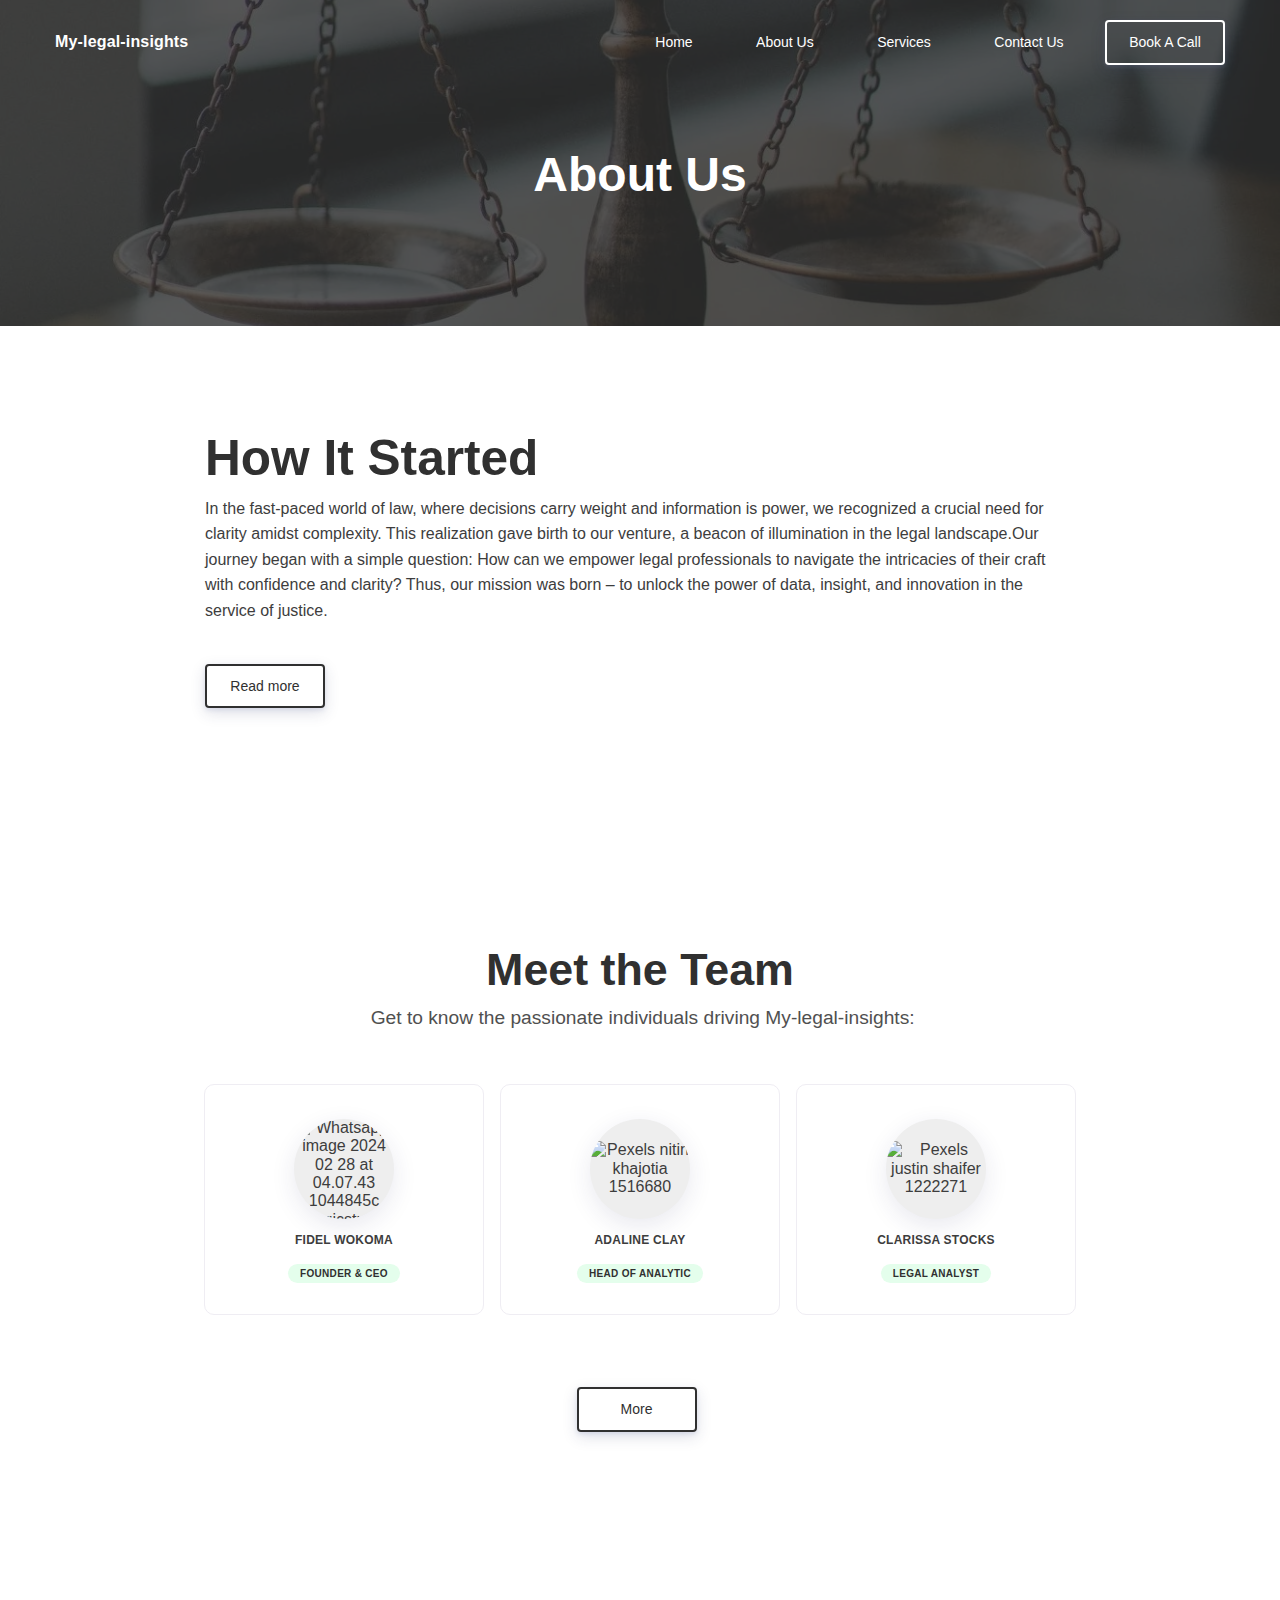
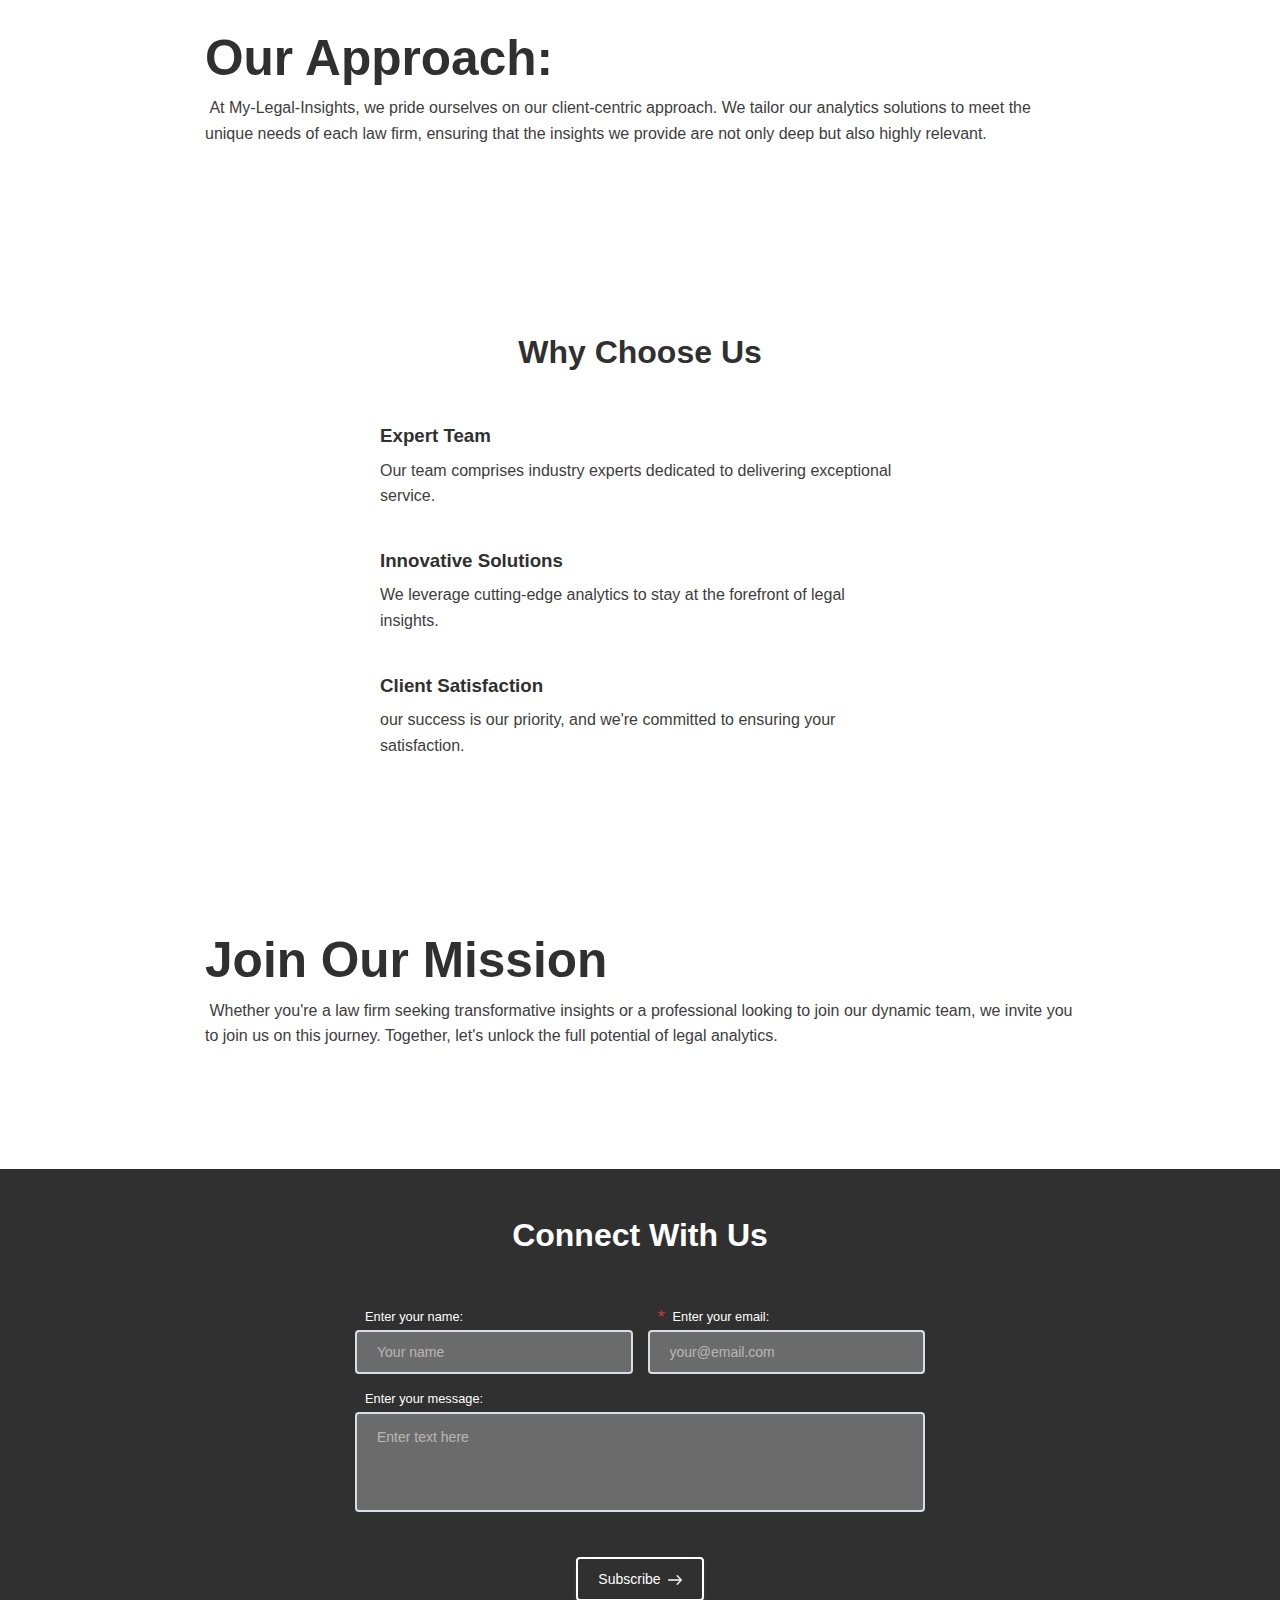
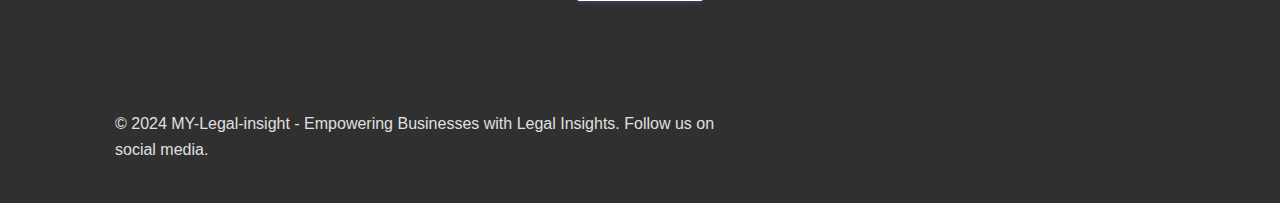
==== commit 88c6049d: "Add files via upload" ====
--- a/AboutUs.html
+++ b/AboutUs.html
@@ -110,6 +110,15 @@
                             </a>
                     
                 </li>
+
+				<li class="nav-02__item">
+                    
+					<a
+						class="button  button--white-outline button--empty "
+							href="/Services.html" target="_self"><span class="button__text">Services</span>
+						</a>
+				
+				</li>
             
         
     
@@ -117,12 +126,12 @@
             
                 <li class="nav-02__item">
                     
-                        <a
-                            class="button  button--white-outline button--empty "
-                                href="/Services.html" target="_self"><span class="button__text">Services</span>
-                            </a>
-                    
-                </li>
+                    <a
+                        class="button  button--white-outline button--empty "
+                            href="/GetinTouch.html" target="_self"><span class="button__text">Contact Us</span>
+                        </a>
+                
+            </li>
             
         
     
@@ -135,7 +144,7 @@
 	
 <div class="buttons-set"><ul class="buttons-set__list"><li class="buttons-set__item"><a
 						 data-stripe-product-id="" data-stripe-mode="payment" data-successful-payment-url="" data-cancel-payment-url=""
-						class="button button--white-outline " href="/GetinTouch.html" target="_self"    ><span class="button__text">Contact Us</span></a></li></ul></div>
+						class="button button--white-outline " href="https://forms.gle/9NLZd31As3bmGaHA8" target="_self"    ><span class="button__text">Book A Call</span></a></li></ul></div>
 
 							</li>
 						</ul>
@@ -183,7 +192,14 @@
                     
                 </li>
             
-        
+				<li class="nav-02__item">
+                    
+					<a
+						class="button  button--white-outline button--empty "
+							href="/GetinTouch.html" target="_self"><span class="button__text">Contact Us</span>
+						</a>
+				
+				</li>
     
         
     
@@ -194,7 +210,7 @@
 	
 <div class="buttons-set"><ul class="buttons-set__list"><li class="buttons-set__item"><a
 						 data-stripe-product-id="" data-stripe-mode="payment" data-successful-payment-url="" data-cancel-payment-url=""
-						class="button button--white-outline " href="/GetinTouch.html" target="_self"    ><span class="button__text">Contact Us</span></a></li></ul></div>
+						class="button button--white-outline " href="https://forms.gle/9NLZd31As3bmGaHA8" target="_self"    ><span class="button__text">Book A Call</span></a></li></ul></div>
 
 							</li>
 						</ul>
